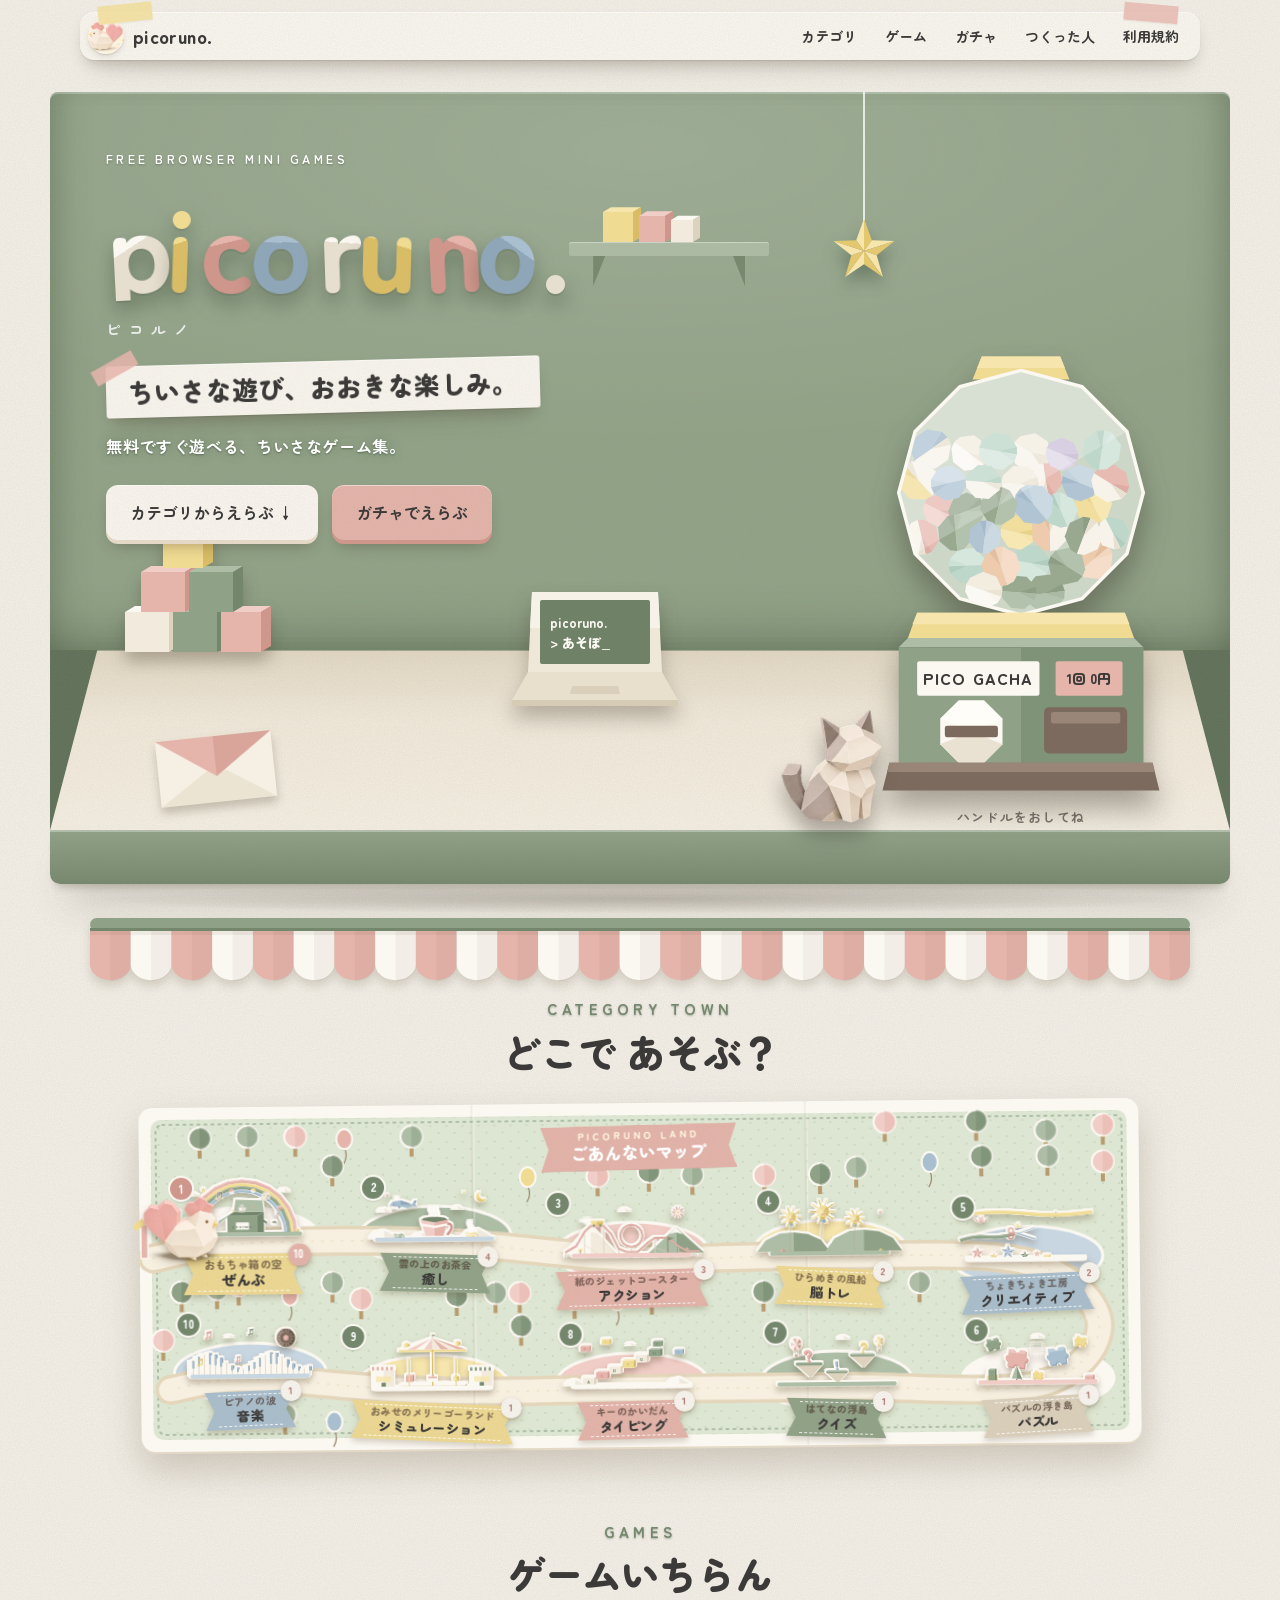
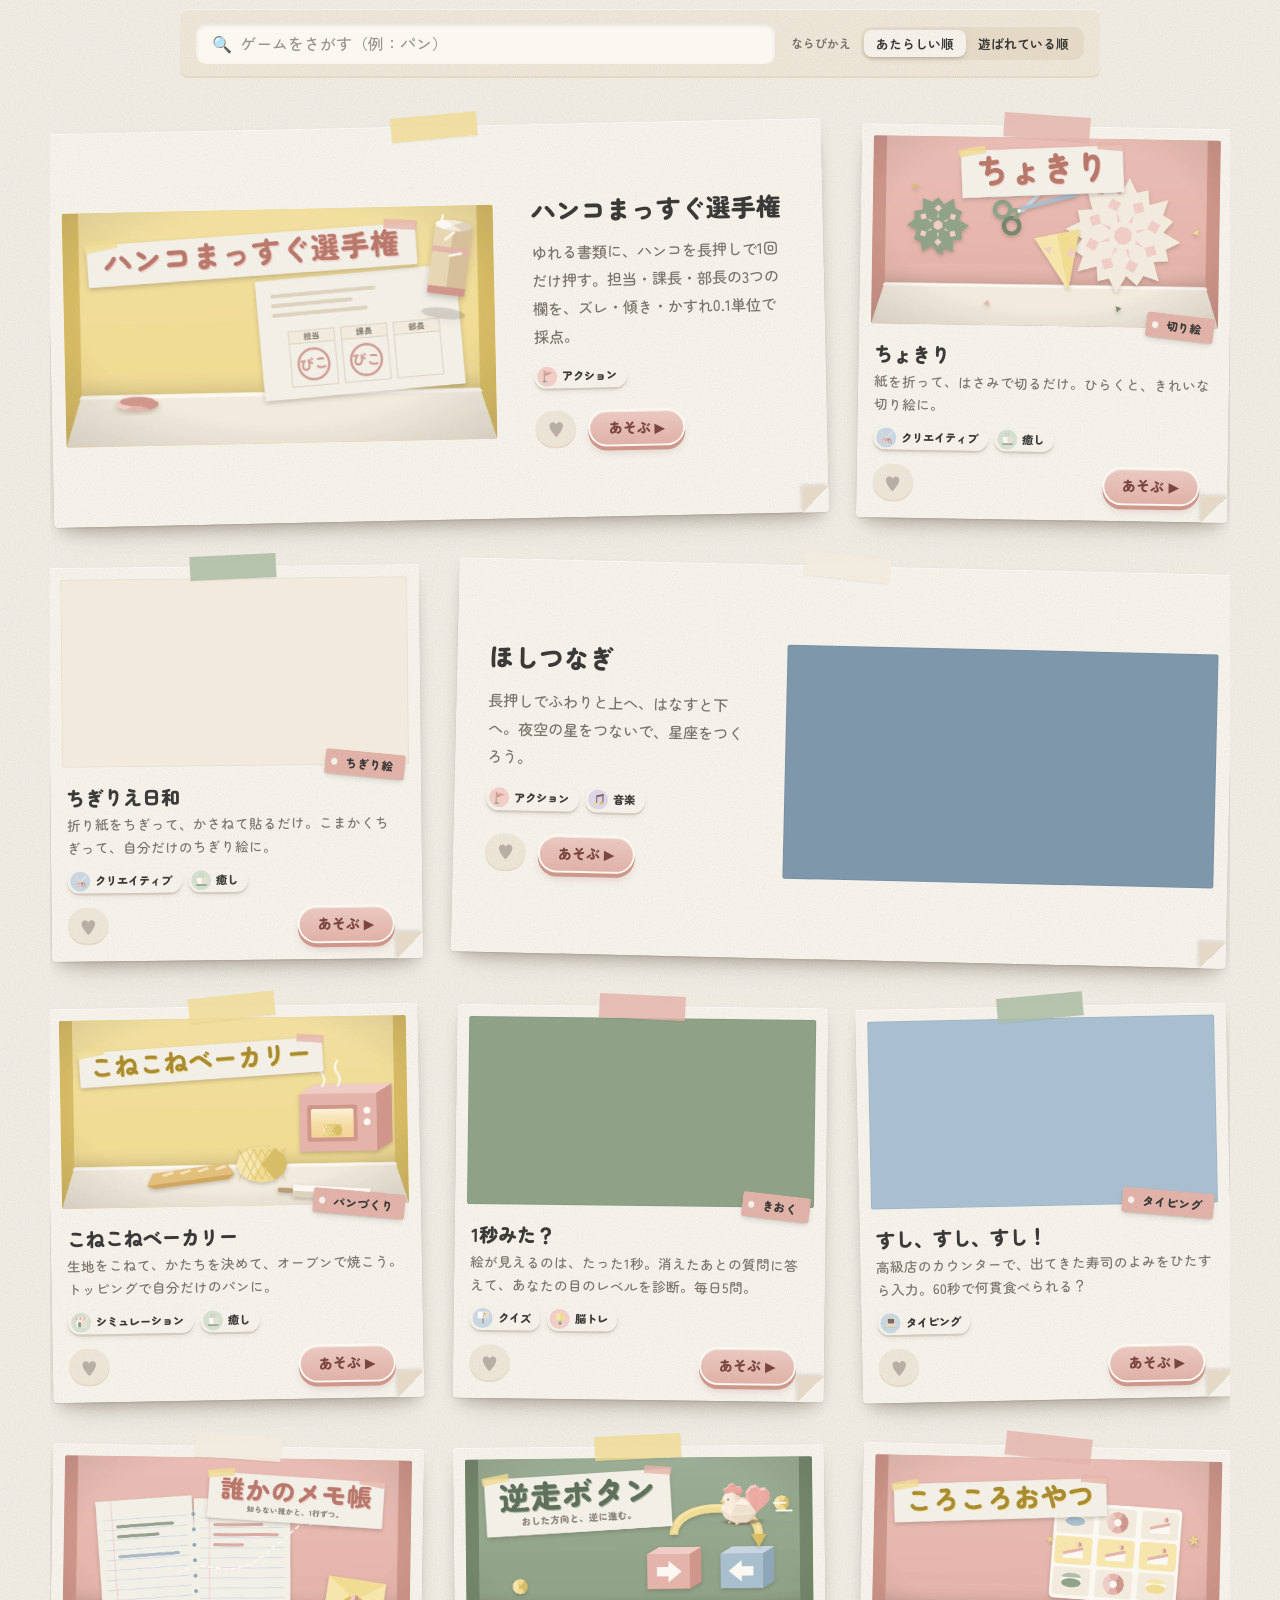
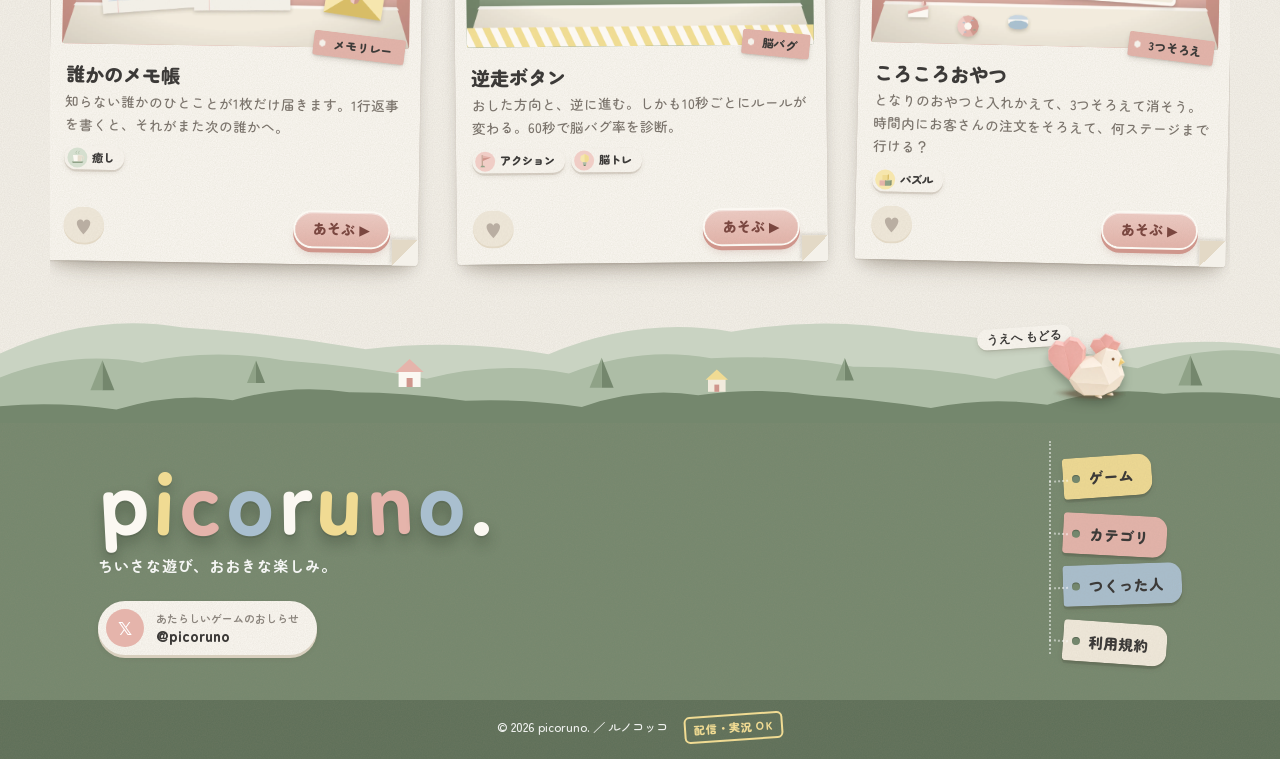
==== index.html @ f2fa4d22 "ネコのセリフを「にゃ」口調に、ふきだしのマステを削除 Co-Authored-By: Claude Opus 5.5 <noreply@anthropic.com> Claude-Session: h" ====
<!doctype html>
<html lang="ja">
<head>
<meta charset="utf-8">
<script src="count.js" defer></script>
<meta name="viewport" content="width=device-width, initial-scale=1">
<title>picoruno.（ピコルノ）｜無料で遊べるブラウザミニゲーム・スマホ対応</title>
<meta name="google-site-verification" content="NbRSBh7e5csV6g9wt_QVfGqCHmRAAPwd5OERCcOUiKg" />
<meta name="description" content="picoruno.（ピコルノ）は、個人ゲーム開発者ルノコッコが作ったブラウザゲームのサイトです。インストール不要で、スマホからもパソコンからもすぐに遊べます。">
<meta name="author" content="ルノコッコ">
<meta property="og:type" content="website">
<meta property="og:site_name" content="picoruno.">
<meta property="og:title" content="picoruno.（ピコルノ）｜無料で遊べるブラウザミニゲーム・スマホ対応">
<meta property="og:description" content="picoruno.（ピコルノ）は、個人ゲーム開発者ルノコッコが作ったブラウザゲームのサイトです。インストール不要で、スマホからもパソコンからもすぐに遊べます。">
<meta name="twitter:card" content="summary_large_image">
<meta property="og:image" content="https://picoruno.com/og-image.png">
<meta property="og:image:width" content="1200">
<meta property="og:image:height" content="630">
<meta name="twitter:image" content="https://picoruno.com/og-image.png">
<script type="application/ld+json">[{"@context": "https://schema.org", "@type": "WebSite", "name": "picoruno.", "alternateName": "ピコルノ", "description": "picoruno.（ピコルノ）は、個人ゲーム開発者ルノコッコが作ったブラウザゲームのサイトです。インストール不要で、スマホからもパソコンからもすぐに遊べます。", "inLanguage": "ja", "author": {"@type": "Person", "name": "ルノコッコ"}}, {"@context": "https://schema.org", "@type": "ItemList", "name": "picoruno.のゲーム一覧", "itemListElement": [{"@type": "ListItem", "position": 1, "item": {"@type": "VideoGame", "name": "ちょきり", "genre": "切り絵", "gamePlatform": "Web browser", "isAccessibleForFree": true, "author": {"@type": "Person", "name": "ルノコッコ"}}}, {"@type": "ListItem", "position": 2, "item": {"@type": "VideoGame", "name": "ちぎりえ日和", "genre": "ちぎり絵", "gamePlatform": "Web browser", "isAccessibleForFree": true, "author": {"@type": "Person", "name": "ルノコッコ"}}}, {"@type": "ListItem", "position": 3, "item": {"@type": "VideoGame", "name": "ほしつなぎ", "genre": "アクション", "gamePlatform": "Web browser", "isAccessibleForFree": true, "author": {"@type": "Person", "name": "ルノコッコ"}}}]}]</script>
<link rel="icon" type="image/png" sizes="48x48" href="icons/favicon-48.png">
<link rel="apple-touch-icon" href="icons/apple-touch-icon.png">
<link rel="manifest" href="manifest.webmanifest">
<meta name="apple-mobile-web-app-title" content="picoruno.">
<meta name="theme-color" content="#8fa287">
<link rel="preconnect" href="https://fonts.googleapis.com">
<link rel="preconnect" href="https://fonts.gstatic.com" crossorigin>
<link href="https://fonts.googleapis.com/css2?family=Zen+Maru+Gothic:wght@500;700;900&display=swap" rel="stylesheet">
<link rel="stylesheet" href="site.css">
<style>
/* =========================================================
   トップページ：ペーパークラフトの箱庭
   ========================================================= */
svg{display:block;overflow:visible}

/* ---------- ヒーロー：ふたを開けた緑の箱 ---------- */
.hero{position:relative;padding:92px 0 0;--px:0;--py:0}
.box{position:relative;width:min(1180px,calc(100% - 32px));margin:0 auto;animation:boxIn .9s var(--ease-out) both}
@keyframes boxIn{from{opacity:0;transform:translateY(30px)}}
.wall{
  position:relative;min-height:480px;padding:56px 56px 110px;border-radius:8px 8px 0 0;overflow:hidden;
  background:var(--grain),var(--fiber),radial-gradient(120% 90% at 50% 10%,rgba(255,255,255,.12),transparent 60%),var(--sage);
  box-shadow:inset 0 2px 0 rgba(255,255,255,.25),inset 0 -40px 50px -30px rgba(40,55,35,.35),inset 30px 0 40px -30px rgba(40,55,35,.3),inset -30px 0 40px -30px rgba(40,55,35,.3);
}
.floor{position:relative;height:180px;background:var(--grain),var(--sage-dd)}
.floor::before{content:"";position:absolute;inset:0;clip-path:polygon(4% 0,96% 0,100% 100%,0 100%);
  background:var(--grain),var(--fiber),linear-gradient(180deg,#e2d8c4,var(--cream) 40%,#f6f0e4)}
.lip{position:relative;height:54px;border-radius:0 0 10px 10px;background:var(--grain),var(--fiber),linear-gradient(180deg,var(--sage) ,var(--sage-d));
  box-shadow:inset 0 2px 0 rgba(255,255,255,.3),0 30px 40px -20px rgba(60,50,35,.45),0 8px 10px -6px rgba(60,50,35,.3)}
.lip::after{content:"";position:absolute;left:3%;right:3%;bottom:-30px;height:30px;border-radius:50%;background:radial-gradient(closest-side,rgba(60,50,35,.22),transparent);z-index:-1}

.hero-copy{position:relative;z-index:3;max-width:600px;color:#fff;transform:translate(calc(var(--px)*-6px),calc(var(--py)*-4px));transition:transform .5s var(--ease-out)}
.eyebrow{font-weight:700;letter-spacing:.28em;font-size:.78rem;opacity:1;text-shadow:0 1px 2px rgba(40,55,35,.35)}
.hero h1{font-weight:900;font-size:clamp(3rem,9vw,7.4rem);line-height:1;letter-spacing:-.01em;white-space:nowrap;margin:.12em 0 .14em -.03em;perspective:600px}
.hero h1 .ch{
  display:inline-block;color:transparent;-webkit-background-clip:text;background-clip:text;
  background-image:linear-gradient(var(--a,160deg),var(--c) 0 50%,var(--d) 50% 100%);
  filter:drop-shadow(0 2px 0 rgba(0,0,0,.08)) drop-shadow(0 10px 10px rgba(35,50,30,.35));
  transform:rotate(var(--r));transform-origin:50% 0;
  animation:unfold .9s var(--ease-pop) both;animation-delay:calc(var(--i)*70ms + .3s);
  transition:transform .35s var(--ease-pop);cursor:default;
}
.hero h1 .ch:hover,.hero h1 .ch.boing{transform:translateY(-.1em) rotate(calc(var(--r) * -2)) scale(1.06)}
@keyframes unfold{from{opacity:0;transform:rotateX(-95deg)}60%{opacity:1}to{opacity:1;transform:rotate(var(--r))}}
.kana{font-weight:700;letter-spacing:.6em;font-size:.9rem;opacity:.8}
.catch{display:inline-block;position:relative;margin-top:18px;font-weight:900;font-size:clamp(1.15rem,2.3vw,1.6rem);line-height:1.4;color:var(--ink);
  padding:8px 22px;border-radius:3px;background:var(--grain),var(--fiber),var(--white);box-shadow:var(--edge),var(--shadow-m);transform:rotate(-1.5deg);
  animation:place .7s 1s var(--ease-pop) both}
.catch::before{content:"";position:absolute;left:-14px;top:-6px;width:46px;height:16px;background:rgba(229,180,171,.85);transform:rotate(-28deg)}
@keyframes place{from{opacity:0;transform:translateY(-20px) rotate(-8deg) scale(1.08)}to{opacity:1;transform:rotate(-1.5deg)}}
.lead{margin-top:18px;max-width:32em;font-size:1.02rem;font-weight:700;letter-spacing:.04em;color:#fff;text-shadow:0 1px 2px rgba(40,55,35,.45),0 0 12px rgba(60,80,55,.35);animation:fade .8s 1.15s both}
.cta{display:flex;flex-wrap:wrap;gap:14px;margin-top:24px;animation:fade .8s 1.25s both}
@keyframes fade{from{opacity:0;transform:translateY(14px)}}

/* 箱の中のもの */
.prop{position:absolute;z-index:2}
.shelf{left:44%;top:150px;width:200px;height:14px;z-index:1;border-radius:2px;background:var(--grain),var(--sage-l);box-shadow:inset 0 1px 0 rgba(255,255,255,.35),0 14px 12px -8px rgba(35,50,30,.5)}
.shelf::before,.shelf::after{content:"";position:absolute;top:14px;width:12px;height:30px;background:var(--grain),var(--sage-d);clip-path:polygon(0 0,100% 0,0 100%)}
.shelf::before{left:24px}.shelf::after{right:24px;transform:scaleX(-1)}
.shelf svg{position:absolute;left:30px;bottom:12px;width:120px}
.star{left:66%;top:0;width:70px;padding:0;border:0;background:none;font:inherit;transform-origin:50% 0;animation:swing 4.5s ease-in-out infinite;cursor:pointer;z-index:4}
.star .string{width:1.5px;height:130px;margin:0 auto;background:rgba(255,255,255,.75)}
.star svg{width:70px;margin-top:-6px;filter:drop-shadow(0 10px 8px rgba(35,50,30,.35));transition:transform .8s var(--ease-pop)}
.star.twirl svg{transform:rotateY(360deg) scale(1.15)}
@keyframes swing{50%{transform:rotate(-6deg)}0%,100%{transform:rotate(5deg)}}
.blocks{left:6%;bottom:222px;width:150px;filter:drop-shadow(0 10px 8px rgba(60,50,35,.3))}
.laptop{left:39%;bottom:176px;width:170px;filter:drop-shadow(0 12px 10px rgba(60,50,35,.3));transform:translate(calc(var(--px)*4px),0)}
.laptop .scr{font-weight:900;font-size:13px;fill:var(--white)}
.laptop .cursor{animation:blink 1s steps(2) infinite}
@keyframes blink{50%{opacity:0}}
.envelope{left:9%;bottom:80px;width:120px;filter:drop-shadow(0 6px 5px rgba(60,50,35,.25));transform:rotate(-6deg)}
.cat{left:auto;right:calc(5% + 288px);bottom:60px;width:112px;z-index:4;cursor:pointer;filter:drop-shadow(0 14px 10px rgba(40,35,30,.35));transform:translate(calc(var(--px)*10px),0);transition:transform .5s var(--ease-out)}
.cat img{display:block;width:100%;height:auto}
@keyframes catBreath{50%{transform:scale(1.015,.985)}}
@keyframes tail{50%{transform:rotate(-14deg)}}
.cat.hop img{animation:hop .5s var(--ease-out)}
@keyframes hop{40%{transform:translateY(-26px) rotate(-4deg)}}
.cat .say,.gacha .say{position:absolute;left:62%;top:-18px;white-space:nowrap;font-weight:700;font-size:.85rem;padding:2px 12px;border-radius:12px;color:var(--ink);
  background:var(--grain),var(--white);box-shadow:var(--shadow-s);opacity:0;transform:scale(.4);transform-origin:0 100%;transition:opacity .2s,transform .3s var(--ease-pop);pointer-events:none}
.cat .say.on,.gacha .say.on{opacity:1;transform:none}

/* ガチャ（紙でできたマシン） */
.gacha{right:5%;bottom:56px;width:300px;z-index:3;transform:translate(calc(var(--px)*12px),calc(var(--py)*4px));transition:transform .5s var(--ease-out)}
.gacha .say{left:auto;right:58%;top:6px;transform-origin:100% 100%}
.cat .say{left:50%;right:auto;top:auto;bottom:calc(100% + 10px);width:max-content;white-space:nowrap;text-align:center;line-height:1.5;padding:8px 15px 9px;
  font-weight:900;font-size:.84rem;letter-spacing:.04em;color:#6b4d44;border-radius:16px 16px 16px 16px;
  background:var(--grain),radial-gradient(circle at 100% 0,#f6e6ad 0 7px,transparent 7.5px),var(--white);
  outline:1.5px dashed #e5b4ab;outline-offset:-5px;
  box-shadow:0 2px 0 #e6dccb,0 8px 14px -6px rgba(70,55,40,.35);
  translate:calc(-50% + var(--sx,0px)) 0;transform:scale(.3) rotate(8deg);transform-origin:calc(50% - var(--sx,0px)) 120%;z-index:5}
.cat .say.on{transform:rotate(-2deg)}
.cat .say::after{content:"";position:absolute;left:calc(50% - var(--sx,0px));bottom:-7px;width:14px;height:14px;margin-left:-7px;border-radius:0 0 4px 0;background:var(--grain),var(--white);transform:rotate(45deg);box-shadow:2px 2px 0 #e6dccb;z-index:-1}
.machine{display:block;width:100%;padding:0;border:0;background:none;cursor:pointer;color:inherit;border-radius:24px;
  filter:drop-shadow(0 18px 14px rgba(50,45,35,.38));transition:transform .35s var(--ease-pop);animation:machineIn 1s .5s var(--ease-pop) both}
.machine:hover{transform:translateY(-5px) rotate(-1deg)}
.machine:active{transform:scale(.97)}
@keyframes machineIn{from{opacity:0;transform:translateY(60px) scale(.9)}}
.knob{transform-box:fill-box;transform-origin:50% 50%;transition:transform .9s cubic-bezier(.55,0,.25,1.2)}
.dome-caps{transform-box:view-box}
.machine.spinning .dome-caps{animation:shake .11s linear 8}
@keyframes shake{25%{transform:translate(3px,-4px) rotate(1.5deg)}75%{transform:translate(-3px,3px) rotate(-1.5deg)}}
.gacha-hint{margin-top:10px;text-align:center;font-weight:700;font-size:.8rem;color:var(--sub);letter-spacing:.1em}
.drop{position:absolute;left:60%;top:73%;width:17%;aspect-ratio:1;pointer-events:none;opacity:0}
.drop.go{animation:dropOut 1s cubic-bezier(.3,.1,.3,1) forwards}
@keyframes dropOut{0%{opacity:1;transform:translate(0,-10%) scale(.6)}30%{transform:translate(10%,60%) scale(1) rotate(90deg)}52%{transform:translate(-20%,46%) rotate(40deg)}72%{transform:translate(-55%,64%) rotate(-30deg)}100%{opacity:1;transform:translate(-90%,62%) rotate(-90deg)}}
.cap svg{width:100%;height:100%}

/* ---------- ガーランド（紙の旗） ---------- */
.garland{position:relative;height:66px;margin:34px auto 0;width:min(1100px,calc(100% - 20px));pointer-events:none}
.garland svg{display:block;width:100%;height:66px;overflow:visible;filter:drop-shadow(0 6px 5px rgba(90,70,45,.18))}
.garland .flag{transform-box:fill-box;transform-origin:50% 0;animation:flutter 3s ease-in-out infinite}
@keyframes flutter{50%{transform:rotate(4deg)}}

/* ---------- カテゴリのまち（ニワトリが歩く） ---------- */
.town{width:min(1100px,calc(100% - 24px));margin:10px auto 0;scroll-margin-top:70px}
.sec-head{text-align:center;margin-bottom:10px}
.sec-head .eyebrow{color:var(--sage-d);opacity:1}
.sec-head h2{font-weight:900;font-size:clamp(1.6rem,4vw,2.4rem);line-height:1.3;margin-top:4px}
.sec-head p{color:var(--sub);font-size:.95rem}
.board-wrap{padding:16px 0 30px}
/* クラフト紙の地図（盤の形・道・飾りは JS で SVG に描く） */
.board{position:relative;width:min(1000px,100%);margin:0 auto;height:var(--h,460px);transform:rotate(-.6deg)}
/* パンフをひらくモーション（たたんだ紙のコピーを動かして、終わったら本物を見せる） */
.board.folding{perspective:1800px}
.board.folding > :not(.fold){visibility:hidden}
.fold{position:absolute;inset:0;z-index:6;pointer-events:none;transform-style:preserve-3d}
.fold .flap{position:absolute;inset:0;transform-style:preserve-3d;transition:transform .75s cubic-bezier(.45,0,.2,1)}
.fold .face{position:absolute;inset:0;-webkit-backface-visibility:hidden;backface-visibility:hidden}
.fold .back{position:absolute;top:0;border-radius:12px;-webkit-backface-visibility:hidden;backface-visibility:hidden;transform:rotateY(180deg);
  background:var(--grain),repeating-linear-gradient(45deg,#fbf8f2 0 14px,#f6efe2 14px 28px);box-shadow:inset 0 0 0 10px #fbf8f2,inset 0 0 0 12px #e3d9c6;
  display:flex;flex-direction:column;align-items:center;justify-content:center;gap:6px;text-align:center}
.fold .back img{width:min(46%,110px);height:auto;filter:drop-shadow(0 6px 5px rgba(80,60,30,.25))}
.fold .back b{font-weight:900;font-size:clamp(.8rem,2.2vw,1.1rem);color:#fff;padding:3px 16px;background:var(--grain),var(--pink);box-shadow:0 3px 0 var(--pink-d);transform:rotate(-2deg)}
.fold .back small{font-size:.6rem;letter-spacing:.3em;color:var(--sage-d);font-weight:900}
.board .map{position:absolute;inset:0;width:100%;height:100%;overflow:visible;filter:drop-shadow(0 2px 0 #e3d9c6) drop-shadow(0 16px 18px rgba(80,60,30,.22));pointer-events:none}
.board .ribbon{position:absolute;z-index:3;left:50%;top:22px;transform:translateX(-50%) rotate(-1deg);margin:0;padding:4px 30px 6px;text-align:center;white-space:nowrap;
  font-weight:900;font-size:1.05rem;line-height:1.3;color:#fff;background:var(--grain),var(--pink);box-shadow:0 3px 0 var(--pink-d),0 8px 12px -4px rgba(120,70,60,.35);
  clip-path:polygon(0 0,100% 0,96% 50%,100% 100%,0 100%,4% 50%)}
.board .ribbon small{display:block;font-size:.62rem;letter-spacing:.3em;color:#fff7e0}
.spot .no{position:absolute;z-index:2;left:-8px;top:-10px;display:grid;place-items:center;width:22px;height:22px;border-radius:50%;font-style:normal;font-weight:900;font-size:.72rem;line-height:1;color:#fff;
  background:var(--sage-d);box-shadow:0 0 0 2px #fbf8f2,0 2px 3px rgba(60,50,35,.3)}
.spot[aria-pressed="true"] .no{background:var(--pink-d)}
@media (max-width:639px){.board .ribbon{font-size:.9rem;padding:3px 24px 5px}.spot .no{width:19px;height:19px;font-size:.64rem;left:-6px;top:-8px}}
.board .tape{position:absolute;z-index:3;width:84px;height:24px;background:rgba(240,219,147,.78);box-shadow:0 1px 2px rgba(60,50,35,.15);pointer-events:none}
.board .tape.a{left:-14px;top:8px;transform:rotate(-32deg)}
.board .tape.b{right:-14px;top:8px;transform:rotate(30deg);background:rgba(229,180,171,.78)}
.board .tape.c{right:-10px;bottom:6px;transform:rotate(-28deg);background:rgba(169,191,207,.78)}
.spot{--ic:52px;position:absolute;z-index:2;left:0;top:0;display:flex;flex-direction:column;align-items:center;transform:translate(-50%,calc(var(--ic) * -1));
  border:0;padding:0;background:none;font:inherit;color:var(--ink);cursor:pointer;-webkit-tap-highlight-color:transparent}
.spot .ic{position:relative;width:var(--ic);height:var(--ic);transition:transform .35s var(--ease-pop)}
.spot .ic::before{content:"";position:absolute;left:50%;bottom:-7px;width:calc(var(--ic) * 1.35);height:calc(var(--ic) * .38);transform:translateX(-50%);border-radius:50%;
  background:var(--grain),var(--c);box-shadow:0 2px 0 var(--d),0 0 0 2.5px #fbf8f2}
.spot .ic svg{position:relative;width:100%;height:100%;filter:drop-shadow(0 0 0 #fbf8f2) drop-shadow(1.5px 0 0 #fbf8f2) drop-shadow(-1.5px 0 0 #fbf8f2) drop-shadow(0 -1.5px 0 #fbf8f2) drop-shadow(0 4px 3px rgba(80,60,30,.3))}
.spot .sign{position:relative;display:block;margin-top:10px;white-space:nowrap;filter:drop-shadow(0 3px 3px rgba(80,60,30,.24));transform:rotate(var(--r,0deg));transition:transform .3s var(--ease-pop)}
.spot .rib{display:block;position:relative;padding:4px 19px 5px;text-align:center;line-height:1.25;background:var(--grain),var(--d);clip-path:polygon(0 0,100% 0,calc(100% - 9px) 50%,100% 100%,0 100%,9px 50%);transition:background .2s}
.spot .rib::before{content:"";position:absolute;inset:3px 13px;border-top:1.5px dashed rgba(255,255,255,.8);border-bottom:1.5px dashed rgba(255,255,255,.8);pointer-events:none}
.spot .rib small{display:block;font-size:.62rem;font-weight:800;color:rgba(70,50,40,.62);letter-spacing:.04em}
.spot .rib em{display:block;font-style:normal;font-weight:900;font-size:.84rem;color:var(--ink);letter-spacing:.04em}
.spot .sign b{position:absolute;right:-7px;top:-9px;display:grid;place-items:center;min-width:21px;height:21px;padding:0 5px;border-radius:11px;background:var(--grain),var(--white);font-size:.66rem;font-weight:900;line-height:1;color:#b07f77;box-shadow:0 1px 2px rgba(80,60,30,.25)}

.spot:hover .ic,.spot:focus-visible .ic{transform:translateY(-5px) rotate(-5deg)}
.spot[aria-pressed="true"] .ic{transform:translateY(-6px)}
.spot[aria-pressed="true"] .sign{transform:rotate(0) scale(1.08)}
.spot[aria-pressed="true"] .rib{background:var(--grain),var(--butter)}
.spot[aria-pressed="true"] .sign b{background:var(--grain),#e5b4ab;color:#fff}
.spot:focus-visible{outline:none}
.spot:focus-visible .sign{filter:drop-shadow(0 0 1.5px #fff) drop-shadow(0 0 2px var(--sage-d)) drop-shadow(0 3px 3px rgba(80,60,30,.24))}
/* 地図の上の、ちいさな飛び出す世界（タップすると大きく立ち上がる） */
.spot.has-mini{--ic:56px}
.spot .ic.mini{width:128px;height:56px}
.spot .ic.mini::before{display:none}
.spot .ic.mini svg{display:block;width:100%;height:100%;overflow:visible;filter:drop-shadow(1.5px 0 0 #fbf8f2) drop-shadow(-1.5px 0 0 #fbf8f2) drop-shadow(0 -1.5px 0 #fbf8f2) drop-shadow(0 4px 3px rgba(80,60,30,.32))}
.spot.has-mini .sign{margin-top:12px}
.spot.has-mini:hover .ic,.spot.has-mini:focus-visible .ic{transform:translateY(-5px) rotate(-2deg)}
@media (max-width:639px){.spot.has-mini{--ic:40px}.spot .ic.mini{width:92px;height:40px}}
@media (max-width:639px){.spot{--ic:42px}.spot .rib{padding:3px 12px 4px;clip-path:polygon(0 0,100% 0,calc(100% - 7px) 50%,100% 100%,0 100%,7px 50%)}.spot .rib::before{inset:2px 10px}.spot .rib em{font-size:.76rem;letter-spacing:0}.spot .rib small{font-size:.55rem;letter-spacing:-.02em}.spot .sign{margin-top:9px}.spot .sign b{min-width:18px;height:18px;font-size:.6rem;top:-8px;right:-6px}.board .tape{width:64px;height:20px}}

.walker{position:absolute;left:0;top:0;width:0;height:0;z-index:4;pointer-events:none}
.walker .chick{position:absolute;left:-38px;bottom:-6px;width:76px;transform-origin:50% 100%;transform:scaleX(var(--dir,1))}
.walker .chick svg{display:block;width:76px;height:76px;filter:drop-shadow(0 4px 3px rgba(80,60,30,.3))}
.walker.walking .chick svg{animation:waddle .32s ease-in-out infinite}
@keyframes waddle{0%,100%{transform:translateY(0) rotate(-3deg)}50%{transform:translateY(-6px) rotate(3deg)}}
.walker .bubble{position:absolute;left:0;bottom:70px;transform:translateX(var(--bx,-50%));
  white-space:nowrap;font-weight:900;font-size:.9rem;padding:3px 14px;border-radius:12px;background:var(--grain),var(--white);box-shadow:var(--shadow-m);opacity:0;transition:opacity .25s}
.walker .bubble.on{opacity:1}
@media (max-width:639px){.walker .chick{left:-27px;width:54px}.walker .chick svg{width:54px;height:54px}.walker .bubble{bottom:50px;font-size:.8rem}}

/* ---------- 飛び出す街（カテゴリをえらぶと、絵本みたいに立ち上がる） ---------- */
.popup{position:fixed;inset:0;z-index:60;display:grid;place-items:center;padding:24px 14px;overflow-y:auto;visibility:hidden;pointer-events:none;
  background:rgba(244,241,234,0);transition:background .25s,visibility 0s .25s;overscroll-behavior:contain}
.popup.open{visibility:visible;pointer-events:auto;background:rgba(244,241,234,.82);transition:background .25s}
.popup{grid-template-columns:minmax(0,680px);justify-content:center}
.popup .pop-in{width:100%;min-width:0}
.pop-card{position:relative;padding:14px 16px 18px;border-radius:8px;background:var(--grain),var(--cream);box-shadow:var(--edge),var(--shadow-l);
  transform-origin:50% 50%;transform:translate(var(--fx,0px),var(--fy,28px)) scale(.16);opacity:0;transition:transform .45s var(--ease-pop),opacity .2s}
.popup.open .pop-card{transform:none;opacity:1}
.pop-card::before{content:"";position:absolute;left:50%;top:0;bottom:0;width:1px;background:linear-gradient(transparent,rgba(60,50,35,.12) 20%,rgba(60,50,35,.12) 80%,transparent)}
.pop-title{position:relative;z-index:5;display:table;margin:-30px auto 6px;font-weight:900;font-size:clamp(1.05rem,2.6vw,1.35rem);padding:5px 20px;border-radius:4px;
  background:var(--grain),var(--white);box-shadow:var(--shadow-m);transform:rotate(-2deg)}
.pop-title small{display:block;font-size:.66rem;letter-spacing:.25em;color:var(--sage-d);text-align:center;line-height:1.3}
.pop-stage{position:relative;aspect-ratio:600/262;max-height:270px;margin-inline:auto;margin-top:4px;transform-style:preserve-3d;perspective:800px;perspective-origin:50% 0;overflow:visible}
.pop-stage .sky{position:absolute;inset:0 0 18px;border-radius:6px 6px 0 0;background:var(--grain),linear-gradient(180deg,var(--sky1,#e7efe3),var(--sky2,#f4f1ea))}
.pop-stage .ly{position:absolute;left:0;right:0;bottom:var(--b,0);height:calc(100% - var(--b,0px));transform-origin:50% 100%;filter:drop-shadow(0 6px 5px rgba(60,50,35,.22))}
.pop-stage .ly svg{width:100%;height:100%}
.popup.open .ly{animation:popUp .75s var(--ease-pop) both;animation-delay:var(--d,0s)}
@keyframes popUp{0%{transform:scaleY(0)}100%{transform:none}}
.pop-stage .ground{position:absolute;left:-6px;right:-6px;bottom:-4px;height:26px;border-radius:3px;background:var(--grain),var(--g1,var(--sage-l));box-shadow:inset 0 2px 0 rgba(255,255,255,.3),0 4px 6px rgba(60,50,35,.2)}
 .pop-stage .bob{transform-box:fill-box;transform-origin:50% 100%;animation:sway 3.2s ease-in-out infinite}
@keyframes sway{50%{transform:rotate(3deg)}}
 .pop-stage .float{animation:floaty 5s ease-in-out infinite}
@keyframes floaty{50%{transform:translateX(14px)}}
 .pop-stage .hover{animation:hov 4s ease-in-out infinite}
@keyframes hov{50%{transform:translateY(-8px)}}
 .pop-stage .spin, .pop-stage .twinkle{transform-box:fill-box;transform-origin:center}
 .pop-stage .spin{animation:spin 12s linear infinite}
@keyframes spin{to{transform:rotate(360deg)}}
 .pop-stage .twinkle{animation:twk 2.4s ease-in-out infinite}
@keyframes twk{50%{transform:scale(.78) rotate(14deg)}}
 .pop-stage .tick{animation:spin 6s steps(12) infinite}
 .pop-stage .sand{animation:sand .6s linear infinite}
@keyframes sand{to{stroke-dashoffset:-7}}
 .pop-stage .steam{animation:steam 2.4s ease-in-out infinite}
@keyframes steam{0%{opacity:0;transform:translateY(8px)}40%{opacity:.9}100%{opacity:0;transform:translateY(-14px)}}
 .pop-stage .press{animation:press 1.4s ease-in-out infinite}
@keyframes press{0%,60%,100%{transform:none}72%{transform:translateY(12px)}}
 .pop-stage .jump{animation:jump 1.4s ease-in-out infinite}
@keyframes jump{0%,100%{transform:translateY(-26px)}72%{transform:translateY(10px)}84%{transform:translateY(-6px)}}
 .pop-stage .rattle{animation:rattle .5s ease-in-out infinite}
@keyframes rattle{50%{transform:translateY(-2px)}}
 .pop-stage .whoosh{animation:whoosh 1s ease-in-out infinite}
@keyframes whoosh{0%{opacity:0;transform:translateX(16px)}50%{opacity:1}100%{opacity:0;transform:translateX(-12px)}}
 .pop-stage .key{animation:key 2.6s ease-in-out infinite}
@keyframes key{50%{transform:translateY(6px)}}
 .pop-stage .drift{animation:drift 4s ease-in-out infinite}
@keyframes drift{50%{transform:translate(10px,-10px) rotate(6deg)}}
 .pop-stage .glide{animation:glide 6s ease-in-out infinite}
@keyframes glide{50%{transform:translate(24px,-8px)}}
 .pop-stage .snip{animation:snip 1.2s ease-in-out infinite}
@keyframes snip{50%{transform:rotate(-6deg)}}
.pop-stage text{font-family:var(--font)}
.pop-games{display:flex;gap:12px;margin:14px -16px 0;padding:6px 16px 12px;overflow-x:auto;scroll-snap-type:x mandatory;-webkit-overflow-scrolling:touch;scrollbar-width:thin}
.pop-games.few{justify-content:safe center}
.pop-games{scroll-padding-inline:16px}
.pg{flex:0 0 156px;scroll-snap-align:start;display:flex;flex-direction:column;gap:6px;padding:7px 7px 9px;border-radius:6px;text-decoration:none;color:var(--ink);
  background:var(--grain),var(--white);box-shadow:var(--edge),var(--shadow-s);transition:transform .25s var(--ease-pop)}
.popup.open .pg{animation:pgIn .45s var(--ease-pop) both;animation-delay:calc(.35s + var(--i) * .06s)}
@keyframes pgIn{from{opacity:0;transform:translateY(14px)}}
.pg:hover{transform:translateY(-4px) rotate(-1deg)}
.pg-art{display:block;aspect-ratio:900/487;border-radius:3px;overflow:hidden}
.pg-art img{display:block;width:100%;height:100%;object-fit:cover}
.pg b{font-size:.8rem;line-height:1.35;font-weight:900;overflow:hidden;text-overflow:ellipsis;white-space:nowrap}
.pg-play{align-self:flex-end;font-size:.68rem;font-weight:900;color:#7a4740;padding:3px 10px;border-radius:999px;background:var(--grain),linear-gradient(180deg,#f0cdc6,#e5b4ab);box-shadow:0 2px 0 #cf968c}
@media (max-width:639px){.pg{flex-basis:128px}.pop-games{margin-inline:-10px;padding-inline:10px}.pop-stage{max-height:190px}}
.pop-foot{display:flex;flex-wrap:wrap;align-items:center;justify-content:center;gap:10px 14px;margin-top:6px}
.pop-foot p{flex-basis:100%;text-align:center;font-size:.88rem;color:var(--sub)}
.pop-close{position:absolute;right:-10px;top:-12px;z-index:6;width:40px;height:40px;border-radius:50%;border:0;background:var(--grain),var(--white);color:var(--ink);font:inherit;font-size:1.1rem;font-weight:900;cursor:pointer;box-shadow:var(--shadow-m)}
@media (max-width:640px){.pop-foot .btn{padding:11px 16px;font-size:.88rem}.pop-card{padding:12px 10px 16px}}
@media (prefers-reduced-motion:reduce){.pop-card,.popup{transition:none}}
/* ---------- ゲームいちらん ---------- */
.games{width:min(1180px,calc(100% - 32px));margin:40px auto 0;scroll-margin-top:76px}
.finder{display:flex;flex-wrap:wrap;align-items:center;gap:10px 16px;max-width:920px;margin:0 auto 38px;padding:14px 16px;border-radius:8px;
  background:var(--grain),var(--fiber),var(--cream);box-shadow:inset 0 1px 0 rgba(255,255,255,.5),inset 0 -2px 0 var(--cream-d)}
.search{flex:1 1 280px;display:flex;align-items:center;gap:8px;padding:6px 8px 6px 16px;border-radius:10px;background:var(--white);box-shadow:inset 0 2px 4px rgba(60,50,35,.12);transition:box-shadow .2s}
.search:focus-within{box-shadow:inset 0 2px 4px rgba(60,50,35,.12),0 0 0 3px var(--butter)}
.search input{flex:1;min-width:0;border:0;background:none;font:inherit;font-size:16px;font-weight:700;color:var(--ink);outline:none}
.search input::placeholder{color:var(--sub);opacity:.75;font-weight:500}
.search input::-webkit-search-cancel-button{display:none}
.search .clear{flex:none;width:30px;height:30px;border-radius:50%;border:0;background:var(--cream);color:var(--ink);font:inherit;font-weight:900;line-height:1;cursor:pointer}
.sortrow{display:flex;align-items:center;gap:10px}
.catlabel{font-size:.74rem;font-weight:700;color:var(--sub)}
.sorts{display:inline-flex;padding:3px;border-radius:10px;background:var(--cream-d)}
.sort{font:inherit;font-size:.8rem;font-weight:700;color:var(--ink);background:none;border:0;border-radius:8px;padding:4px 12px;line-height:1.5;cursor:pointer;white-space:nowrap;transition:background .2s,box-shadow .2s}
.sort[aria-pressed="true"]{background:var(--grain),var(--white);box-shadow:var(--shadow-s)}
.found{flex-basis:100%;font-size:.86rem;font-weight:700;color:var(--sage-dd)}
.found:empty{display:none}
.found button{margin-left:10px;font:inherit;font-weight:700;color:var(--ink);background:none;border:0;text-decoration:underline;text-decoration-color:var(--pink);text-underline-offset:3px;cursor:pointer}

.town,.games{overflow-x:clip}
.grid{display:grid;grid-template-columns:repeat(auto-fill,minmax(300px,1fr));gap:46px 34px;padding-top:10px}
/* 最後の段が1枚だけ余らないよう、何枚かを横長（2マス）にする。JS の balanceGrid が付ける */
.card.wide{grid-column:span 2;display:grid;grid-template-columns:minmax(0,1.55fr) minmax(0,1fr);grid-template-rows:repeat(4,auto);column-gap:34px;align-content:center;padding:14px 18px 14px 14px}
.card.wide .art{grid-row:1 / -1;align-self:center}
.card.wide .chip{display:none}
.card.wide h3,.card.wide p,.card.wide .genres,.card.wide .foot{grid-column:2;margin-right:10px}
.card.wide h3{font-size:1.55rem;margin-top:0}
.card.wide p{font-size:.95rem;line-height:1.85;margin-top:8px}
.card.wide .genres{margin-top:14px}
.card.wide .foot{margin-top:22px;padding-top:0;justify-content:flex-start;gap:14px}
.card.wide.flip{grid-template-columns:minmax(0,1fr) minmax(0,1.55fr);padding:14px 14px 14px 18px}
.card.wide.flip .art{grid-column:2}
.card.wide.flip h3,.card.wide.flip p,.card.wide.flip .genres,.card.wide.flip .foot{grid-column:1;margin-left:14px;margin-right:0}
.card{
  --r:0deg;--tape:rgba(240,219,147,.82);
  position:relative;display:flex;flex-direction:column;padding:12px 12px 16px;border-radius:4px;
  background:var(--grain),var(--fiber),var(--white);box-shadow:var(--edge),var(--shadow-m);
  transform:rotate(var(--r));transition:transform .45s var(--ease-pop),box-shadow .35s;
}
.card::before{content:"";position:absolute;z-index:2;top:-11px;left:50%;width:86px;height:24px;transform:translateX(-50%) rotate(var(--tr,-4deg));background:var(--tape);box-shadow:0 1px 2px rgba(0,0,0,.06);pointer-events:none}
.card::after{content:"";position:absolute;right:0;bottom:0;width:26px;height:26px;border-radius:0 0 4px 0;pointer-events:none;
  background:linear-gradient(315deg,var(--bg) 0 50%,var(--cream-d) 50% 100%);box-shadow:-2px -2px 3px rgba(60,50,35,.12)}
.card:hover{transform:translateY(-8px) rotate(calc(var(--r) * -.5));box-shadow:var(--edge),var(--shadow-l)}
.card.pre{opacity:0;transform:translateY(40px) rotate(calc(var(--r) + 4deg))}
.card.in{animation:placeCard .8s var(--ease-pop) backwards;animation-delay:var(--delay,0s)}
@keyframes placeCard{from{opacity:0;transform:translateY(-30px) rotate(calc(var(--r) - 6deg)) scale(1.04)}}
.card[hidden]{display:none}
.chip{position:relative;z-index:3;align-self:flex-end;margin:-13px 4px -9px 0;font-size:.72rem;font-weight:900;padding:2px 12px 2px 20px;border-radius:3px;
  background:radial-gradient(circle at 9px 50%,var(--bg) 3px,transparent 3.5px),var(--grain),var(--pink);box-shadow:var(--shadow-s);transform:rotate(6deg)}
.art{position:relative;aspect-ratio:900/487;border-radius:2px;background:var(--bg,#eee);overflow:hidden;box-shadow:inset 0 0 0 1px rgba(0,0,0,.05)}
.art img{display:block;width:100%;height:100%;object-fit:cover}
.card h3{font-weight:900;font-size:1.2rem;line-height:1.4;margin:14px 4px 2px}
.card p{font-size:.85rem;line-height:1.7;color:var(--sub);margin:0 4px}
.cardlink{color:inherit;text-decoration:none}
.cardlink::after{content:"";position:absolute;inset:0;z-index:1;border-radius:inherit}
.cardlink:focus-visible{outline:none}
.card:has(.cardlink:focus-visible){outline:3px solid var(--butter-d);outline-offset:5px}
.genres{position:relative;display:flex;flex-wrap:wrap;gap:6px;list-style:none;margin:10px 4px 0;padding:0}
.genre{display:inline-flex;align-items:center;gap:5px;padding:2px 10px 2px 3px;border-radius:12px;background:var(--grain),#fbf8f2;font-size:.7rem;font-weight:800;line-height:1.6;white-space:nowrap;color:var(--ink);box-shadow:0 2px 0 rgba(90,70,45,.12),0 3px 6px -2px rgba(90,70,45,.2)}
.genre i{display:grid;place-items:center;width:20px;height:20px;flex:none;border-radius:50%;background:var(--g)}
.genre i svg{display:block;width:13px;height:13px;overflow:visible}
.card .foot{display:flex;align-items:center;justify-content:space-between;gap:8px;margin:auto 18px 0 4px;padding-top:14px}
.stats{position:relative;z-index:2;display:flex;align-items:center;gap:8px;font-size:.8rem;font-weight:700}
.stat{display:inline-flex;align-items:center;gap:4px;padding:3px 11px;border-radius:999px;background:var(--cream)}
.like{position:relative;font:inherit;cursor:pointer;display:inline-flex;align-items:center;justify-content:center;gap:4px;min-width:40px;min-height:38px;padding:3px 12px;border:0;border-radius:999px;
  background:var(--grain),var(--cream);color:var(--ink);box-shadow:inset 0 -2px 0 var(--cream-d);transition:transform .25s var(--ease-pop),background .2s}
.like:hover{transform:scale(1.1) rotate(-6deg)}
.like .hrt{display:inline-block;font-size:1.05rem;line-height:1;color:#b9aea2;transition:color .2s}
.like.on{background:var(--grain),var(--pink-l);box-shadow:inset 0 -2px 0 var(--pink)}
.like.on .hrt{color:#c9505f}
.like.pop .hrt{animation:heartPop .45s var(--ease-pop)}
@keyframes heartPop{40%{transform:scale(1.8)}}
.heart-bit{position:absolute;left:50%;top:50%;width:9px;height:9px;pointer-events:none;background:var(--c);clip-path:polygon(50% 0,100% 50%,50% 100%,0 50%);animation:bit .8s ease-out forwards}
@keyframes bit{from{transform:translate(-50%,-50%) rotate(0);opacity:1}to{transform:translate(calc(-50% + var(--x)),calc(-50% + var(--y))) rotate(220deg) scale(.5);opacity:0}}
/* 知名度が上がるまで、遊んだ回数・いいねの数は隠しておく（数えるのは裏で続けます）。戻すときはこの1行を消す */
.stat,.like .n-like{display:none}
.play{display:inline-flex;align-items:center;gap:6px;font-weight:900;font-size:.86rem;line-height:1;padding:10px 18px;border-radius:999px;color:#7a4740;
  background:var(--grain),linear-gradient(180deg,#f0cdc6,#e5b4ab);box-shadow:inset 0 1px 0 rgba(255,255,255,.55),0 0 0 2px #fbf8f2,0 4px 0 2px #cf968c,0 8px 10px -2px rgba(150,90,80,.3);transition:transform .3s var(--ease-pop),background .2s}
.card:hover .play{transform:translateX(3px) rotate(-2deg)}
.empty{max-width:520px;margin:0 auto;text-align:center;padding:30px 16px;border-radius:6px;background:var(--grain),var(--white);box-shadow:var(--shadow-m);font-weight:900}
.empty svg{width:70px;margin:0 auto 6px}
.empty p{color:var(--sub);font-size:.86rem;font-weight:500}

/* ---------- つくった人 ---------- */
.maker{width:min(640px,calc(100% - 32px));margin:110px auto 30px;text-align:center}
.maker:hover .note{position:relative;padding:34px 36px;border-radius:4px;background:var(--grain),var(--fiber),
  repeating-linear-gradient(180deg,transparent 0 31px,rgba(143,162,135,.28) 31px 32px),var(--white);background-position:0 0,0 0,0 18px,0 0;box-shadow:var(--edge),var(--shadow-m);transform:rotate(.6deg)}
.note .pin{position:absolute;top:-9px;left:50%;width:18px;height:18px;border-radius:50%;background:radial-gradient(circle at 35% 35%,#f6cfc8,var(--pink-d));box-shadow:0 3px 4px rgba(60,50,35,.35)}
.note .eyebrow{color:var(--sage-d);opacity:1}
.note h2{font-weight:900;font-size:clamp(1.8rem,4vw,2.6rem);line-height:1.2;margin:4px 0 10px}
.note h2 small{display:inline-block;vertical-align:middle;margin-left:12px;font-size:.82rem;padding:1px 12px;border-radius:3px;background:var(--grain),var(--butter);transform:rotate(-3deg)}
.note p{line-height:2}
.maker-links{display:flex;flex-wrap:wrap;justify-content:center;gap:14px;margin-top:20px}

.stream{width:min(980px,calc(100% - 32px));margin:60px auto 0;padding:26px;border-radius:6px;background:var(--grain),var(--white);box-shadow:var(--shadow-m)}
.stream[hidden]{display:none}

/* ---------- ガチャの結果 ---------- */
.result{position:fixed;inset:0;margin:auto;width:min(430px,calc(100% - 32px));max-height:calc(100% - 32px);border:0;padding:0;background:none;color:var(--ink);overflow:visible}
.result::backdrop{background:rgba(80,95,75,.55);-webkit-backdrop-filter:blur(5px);backdrop-filter:blur(5px)}
.result[open]{display:grid;place-items:center}
.res-capsule{position:absolute;left:50%;top:50%;width:180px;height:180px;margin:-90px 0 0 -90px;z-index:4;pointer-events:none}
.res-capsule svg{position:absolute;inset:0;width:100%;height:100%;filter:drop-shadow(0 14px 12px rgba(40,35,30,.35))}
.result.opening .res-capsule{animation:wob .7s ease-in-out}
.result.opening .ct{animation:flyT .7s .65s cubic-bezier(.4,0,.6,1) forwards}
.result.opening .cb{animation:flyB .7s .65s cubic-bezier(.4,0,.6,1) forwards}
@keyframes wob{0%{transform:scale(.2) rotate(-200deg)}45%{transform:scale(1.05) rotate(10deg)}60%{transform:rotate(-12deg)}75%{transform:rotate(8deg)}100%{transform:none}}
@keyframes flyT{to{transform:translate(-120px,-250px) rotate(-70deg);opacity:0}}
@keyframes flyB{to{transform:translate(120px,250px) rotate(50deg);opacity:0}}
.res-card{position:relative;width:100%;padding:18px 18px 22px;text-align:center;border-radius:4px;background:var(--grain),var(--fiber),var(--white);box-shadow:var(--edge),var(--shadow-l)}
.res-card::before{content:"";position:absolute;top:-11px;left:50%;width:96px;height:24px;transform:translateX(-50%) rotate(-3deg);background:rgba(229,180,171,.85)}
.result.opening .res-card{animation:cardPop .6s .85s var(--ease-pop) both}
@keyframes cardPop{from{opacity:0;transform:scale(.3) rotate(-12deg)}}
.res-kicker{font-weight:700;letter-spacing:.15em;font-size:.82rem;color:var(--sub)}
.res-card .art{margin-top:8px}
.res-card h3{font-weight:900;font-size:1.55rem;line-height:1.35;margin:12px 0 4px}
.res-card p{font-size:.88rem;color:var(--sub);text-align:left}
.res-card .genres{justify-content:center;margin:10px 0 0}
.res-actions{display:flex;flex-wrap:wrap;justify-content:center;gap:12px;margin-top:20px}
.res-actions .btn{padding:11px 22px;font-size:.95rem;border-radius:999px}
.res-play{text-decoration:none;padding:13px 28px;font-size:1rem}
.res-play:hover{transform:translateY(-2px) rotate(-2deg)}
.res-play:focus-visible{outline:3px solid var(--butter);outline-offset:4px}
.res-close{position:absolute;right:-12px;top:-14px;z-index:5;width:42px;height:42px;border-radius:50%;border:0;background:var(--grain),var(--white);color:var(--ink);font:inherit;font-size:1.2rem;font-weight:900;cursor:pointer;box-shadow:var(--shadow-m)}
.confetti{position:fixed;left:50%;top:45%;width:12px;height:9px;z-index:5;pointer-events:none;background:var(--c);clip-path:var(--shape);
  animation:conf 1.8s cubic-bezier(.2,.7,.4,1) forwards}
@keyframes conf{0%{transform:translate(-50%,-50%) rotateX(0) rotateZ(0);opacity:1}100%{transform:translate(var(--x),var(--y)) rotateX(720deg) rotateZ(var(--r));opacity:0}}

/* ---------- スマホ・タブレット ---------- */
@media (max-width:900px){
  .wall{min-height:0;padding:56px 28px 60px;text-align:center}
  .hero-copy{max-width:none}
  .lead{margin-inline:auto}
  .cta{justify-content:center}
  .shelf,.laptop,.envelope{display:none}
  .star{left:auto;right:8%;width:46px}
  .star .string{height:64px}
  .star svg{width:46px}
  .floor{height:330px}
  .gacha{right:50%;margin-right:-110px;bottom:70px;width:220px}
  .cat{left:auto;right:calc(50% + 104px);bottom:62px;width:96px}
  .blocks{left:auto;right:6%;bottom:250px;width:100px}
  .board{grid-template-columns:repeat(4,1fr)}
}
@media (max-width:640px){
  .hero{padding-top:74px}
  .wall{padding:48px 18px 50px}
  .hero h1{font-size:clamp(2.8rem,16vw,4.6rem)}
  .eyebrow{font-size:.68rem;letter-spacing:.2em}
  .kana{font-size:.8rem}
  .lead{font-size:.9rem}
  .lead br{display:none}
  .cta{gap:10px}
  .cta .btn{padding:12px 16px;font-size:.88rem}
  .cta{flex-wrap:nowrap;margin-top:18px}
  .hero-copy > .eyebrow{display:none}
  .star .string{height:24px}
  .gacha .say{display:none}
  .catch{margin-top:12px}
  .lead{margin-top:12px}
  .wall{padding-bottom:170px}
  .floor{height:120px}
  .lip{height:34px}
  .gacha{width:150px;right:11%;margin-right:0;bottom:50px}
  .gacha-hint{margin-top:4px;font-size:.7rem}
  .cat{width:78px;left:auto;right:calc(11% + 142px);bottom:56px}
  .blocks{display:none}
  .lip{height:40px}
  .garland{height:50px;margin-top:22px}
  .garland svg{height:50px}
  .finder{padding:12px;gap:10px}
  .grid{grid-template-columns:1fr;gap:26px}
  .card{display:grid;grid-template-columns:42% minmax(0,1fr);column-gap:12px;align-items:start;padding:10px}
  .card::before{width:60px;height:18px;top:-8px}
  .card::after{width:18px;height:18px}
  .chip{display:none}
  .card .art{grid-column:1;grid-row:1 / span 4;align-self:center}
  .card h3,.card p,.card .genres,.card .foot{grid-column:2;margin:0}
  .card h3{font-size:1.05rem;line-height:1.35}
  .card p{font-size:.78rem;line-height:1.55;margin-top:3px;display:-webkit-box;-webkit-line-clamp:3;-webkit-box-orient:vertical;overflow:hidden}
  .card .genres{margin-top:5px;gap:4px}
  .card .genre{font-size:.66rem;padding:1px 8px 1px 3px}
  .card .genre i{width:17px;height:17px}
  .card .genre i svg{width:11px;height:11px}
  .card .foot{padding-top:6px;margin-right:12px}
  .card .play{padding:8px 13px;font-size:.8rem}
  .like{min-height:32px;padding:2px 10px}
  .maker{margin-top:80px}
  .note{padding:30px 22px}
  .maker-links{justify-content:center}
  .note h2 small{display:table;margin:8px auto 0}
}
@media (hover:none){.spot:hover .ic{transform:none}.spot[aria-pressed="true"] .ic{transform:translateY(-6px)}}

@media (prefers-reduced-motion:reduce){
  .card.pre{opacity:1;transform:rotate(var(--r))}
  .hero-copy,.gacha,.cat,.laptop{transform:none}
  .drop{display:none}
  .res-capsule{display:none}
}
/* ---------- うごき（全体） ---------- */
.walker:not(.walking) .chick svg{animation:idle 5.5s ease-in-out infinite}
@keyframes idle{0%,78%,100%{transform:none}82%{transform:translateY(-9px) rotate(-4deg)}86%{transform:none}90%{transform:translateY(-5px) rotate(3deg)}94%{transform:none}}
.sec-head .ch{display:inline-block;white-space:pre}
.js-motion .sec-head:not(.on) .ch{opacity:0;transform:translateY(.6em) rotate(-10deg) scale(.7)}
.js-motion .sec-head:not(.on) .eyebrow{opacity:0;letter-spacing:.6em}
.sec-head .eyebrow{transition:opacity .6s,letter-spacing .8s var(--ease-out)}
.sec-head.on .ch{animation:chPop .55s var(--ease-pop) both;animation-delay:calc(var(--i) * .045s)}
@keyframes chPop{from{opacity:0;transform:translateY(.6em) rotate(-10deg) scale(.7)}}
.card .art img{transition:transform .5s var(--ease-pop)}
.card:hover .art img{transform:scale(1.05) rotate(-.6deg)}
.card:hover::before{animation:tape .5s ease-in-out}
@keyframes tape{30%{transform:translateX(-50%) rotate(calc(var(--tr,-4deg) + 5deg))}65%{transform:translateX(-50%) rotate(calc(var(--tr,-4deg) - 3deg))}}

@media (prefers-reduced-motion:reduce){
  .board .map .msw,.board .map .mbl,.walker .chick svg,.spot.has-mini .ic,.gfoot-word span,:is(.pop-stage,.ic.mini) *{animation:none!important}
  .confetti{display:none}
}
</style>
</head>
<body>

<header class="gnav" id="gnav">
  <a class="brand" href="#top"><img src="img/brand.webp" width="36" height="36" alt=""><span>picoruno.</span></a>
  <nav aria-label="メニュー"><a href="#town">カテゴリ</a><a href="#games">ゲーム</a><a class="opt" href="#gacha">ガチャ</a><a href="about.html">つくった人</a><a class="opt" href="terms.html">利用規約</a></nav>
</header>

<main id="top">
  <section class="hero" id="hero" aria-labelledby="title">
    <div class="box">
      <div class="wall">
        <div class="hero-copy">
          <p class="eyebrow">FREE BROWSER MINI GAMES</p>
          <h1 id="title" aria-label="picoruno.">picoruno.</h1>
          <p class="kana" aria-hidden="true">ピコルノ</p>
          <p class="catch">ちいさな遊び、おおきな楽しみ。</p>
          <p class="lead">無料ですぐ遊べる、ちいさなゲーム集。</p>
          <div class="cta">
            <a class="btn white" href="#town">カテゴリからえらぶ ↓</a>
            <button class="btn pink" type="button" data-spin>ガチャでえらぶ</button>
          </div>
        </div>
        <div class="prop shelf" aria-hidden="true"><svg id="shelfBlocks" viewBox="0 0 120 50"></svg></div>
        <button class="prop star" id="star" type="button" aria-label="ほし" tabindex="-1"><div class="string"></div><svg id="starSvg" viewBox="-50 -50 100 100"></svg></button>
      </div>
      <div class="floor" aria-hidden="true"></div>
      <div class="lip" aria-hidden="true"></div>

      <svg class="prop blocks" id="blocks" viewBox="0 0 150 120" aria-hidden="true"></svg>
      <svg class="prop laptop" viewBox="0 0 170 120" aria-hidden="true">
        <polygon points="22,4 148,4 152,84 18,84" fill="#efe7d8"/><polygon points="22,4 148,4 150,40 20,40" fill="#f7f2e8"/>
        <rect x="30" y="12" width="110" height="64" rx="2" fill="#6f8268"/>
        <text class="scr" x="40" y="40">picoruno.</text><text class="scr" x="40" y="60" font-size="11">&gt; あそぼ<tspan class="cursor">_</tspan></text>
        <polygon points="18,84 152,84 168,112 2,112" fill="#e8dfcd"/><polygon points="2,112 168,112 168,118 2,118" fill="#d6cbb5"/>
        <polygon points="62,98 108,98 110,106 60,106" fill="#d9cfbb"/>
      </svg>
      <svg class="prop envelope" viewBox="0 0 120 70" aria-hidden="true">
        <rect x="2" y="2" width="116" height="66" fill="#f6f0e4"/><polygon points="2,68 60,30 118,68" fill="#ece4d3"/>
        <polygon points="2,2 118,2 60,42" fill="#e5b4ab"/><polygon points="60,42 118,2 60,2" fill="#d9a59b"/>
      </svg>
      <div class="prop cat" id="cat" aria-hidden="true">
        <img src="img/cat.webp" width="236" height="245" alt="" decoding="async">
        <span class="say" id="catSay">にゃ</span>
      </div>

      <div class="prop gacha" id="gacha">
        <span class="say" id="gachaSay">まわしてね</span>
        <button class="machine" id="machine" type="button" data-spin aria-label="ガチャをまわして、遊ぶゲームをランダムにえらぶ">
          <svg viewBox="0 0 260 390" aria-hidden="true" focusable="false">
            <defs><clipPath id="domeClip"><polygon id="domeShape" points=""/></clipPath></defs>
            <polygon points="96,10 164,10 172,30 88,30" fill="#f0db93"/><polygon points="96,10 164,10 168,20 92,20" fill="#f6e6ad"/>
            <g id="domeBack"></g>
            <g clip-path="url(#domeClip)"><g class="dome-caps" id="domeCaps"></g></g>
            <g id="domeGlass"></g>
            <!-- えり -->
            <polygon points="40,232 220,232 228,254 32,254" fill="#f0db93"/><polygon points="40,232 220,232 224,242 36,242" fill="#f6e6ad"/>
            <!-- 本体（前・上・横） -->
            <polygon points="32,254 228,254 236,262 24,262" fill="#adbda6"/>
            <rect x="24" y="262" width="212" height="100" fill="#8fa287"/>
            <polygon points="130,262 236,262 236,362 130,362" fill="#7f9378"/>
            <rect x="40" y="274" width="106" height="30" rx="2" fill="#fbf8f2"/>
            <text x="93" y="295" text-anchor="middle" font-family="Zen Maru Gothic,sans-serif" font-weight="900" font-size="14" fill="#3c3a38" letter-spacing="1">PICO GACHA</text>
            <rect x="160" y="274" width="58" height="30" rx="2" fill="#e5b4ab"/>
            <text x="189" y="294" text-anchor="middle" font-family="Zen Maru Gothic,sans-serif" font-weight="900" font-size="12" fill="#3c3a38">1回 0円</text>
            <rect x="150" y="314" width="72" height="40" rx="4" fill="#7c6a5e"/><rect x="156" y="318" width="60" height="10" rx="2" fill="#9a8678"/>
            <g class="knob" id="knob">
              <polygon points="76,308 98,308 114,324 114,346 98,362 76,362 60,346 60,324" fill="#fbf8f2"/>
              <polygon points="76,308 98,308 114,324 87,335 60,324" fill="#fffdf8"/>
              <polygon points="60,346 76,362 98,362 114,346 87,335" fill="#e9e1d2"/>
              <rect x="64" y="330" width="46" height="10" rx="2" fill="#7c6a5e"/>
            </g>
            <!-- 台 -->
            <polygon points="16,362 244,362 250,386 10,386" fill="#7c6a5e"/><polygon points="16,362 244,362 246,370 14,370" fill="#9a8678"/>
          </svg>
        </button>
        <div class="drop" id="drop" aria-hidden="true"><span class="cap" id="dropCap"></span></div>
        <p class="gacha-hint" aria-hidden="true">ハンドルをおしてね</p>
      </div>
    </div>
  </section>

  <div class="garland" aria-hidden="true"><svg id="garland" viewBox="0 0 1100 90" preserveAspectRatio="none"></svg></div>

  <section class="town" id="town" aria-labelledby="townH">
    <div class="sec-head">
      <p class="eyebrow">CATEGORY TOWN</p>
      <h2 id="townH">どこで あそぶ？</h2>
    </div>
    <div class="board-wrap">
      <div class="board" id="board" role="group" aria-label="カテゴリでしぼりこむ">
        <svg class="map" id="map" aria-hidden="true"></svg>
        <p class="ribbon" aria-hidden="true"><small>PICORUNO LAND</small>ごあんないマップ</p>
        <div class="walker" id="walker" aria-hidden="true">
          <span class="bubble" id="chickSay"></span>
          <div class="chick">
            <svg viewBox="0 0 100 100" id="chickSvg"><image href="img/chick.webp" x="0" y="0" width="100" height="100" preserveAspectRatio="xMidYMax meet"/></svg>
          </div>
        </div>
      </div>
    </div>
    <div class="popup" id="popup" role="dialog" aria-modal="true" aria-labelledby="popName" aria-hidden="true">
      <div class="pop-in"><div class="pop-card">
        <button class="pop-close" id="popClose" type="button" aria-label="とじる">×</button>
        <p class="pop-title"><small id="popEn"></small><span id="popName"></span></p>
        <div class="pop-stage" id="popStage" aria-hidden="true"></div>
        <div class="pop-games" id="popGames"></div>
        <div class="pop-foot">
          <a class="btn sage" id="popGo" href="#games">いちらんで見る ↓</a>
          <button class="btn white" id="popBack" type="button">ほかの場所へ</button>
        </div>
      </div></div>
    </div>
  </section>

  <section class="games" id="games" aria-labelledby="gamesH">
    <div class="sec-head">
      <p class="eyebrow">GAMES</p>
      <h2 id="gamesH">ゲームいちらん</h2>
    </div>
    <div class="finder" role="search">
      <label class="search"><span aria-hidden="true">🔍</span><input id="q" type="search" placeholder="ゲームをさがす（例：パン）" aria-label="ゲームをキーワードでさがす" autocomplete="off" enterkeyhint="search"><button class="clear" id="qClear" type="button" aria-label="キーワードを消す" hidden>×</button></label>
      <div class="sortrow"><span class="catlabel" id="sortLabel">ならびかえ</span><div class="sorts" id="sorts" role="group" aria-labelledby="sortLabel"><button class="sort" type="button" data-sort="">あたらしい順</button><button class="sort" type="button" data-sort="popular">遊ばれている順</button></div></div>
      <p class="found" id="found" aria-live="polite"></p>
    </div>
    <div class="grid" id="grid"></div>
    <div class="empty" id="empty" hidden><svg viewBox="0 0 100 100" aria-hidden="true"><use href="#chickSvg"/></svg>見つからなかったよ…<p>ことばを変えるか、カテゴリを「ぜんぶ」にしてみてね。</p></div>
  </section>

  <section class="stream" id="stream" hidden>
    <h3>配信・実況、大歓迎です！</h3>
    <p>実況、プレイ配信、切り抜き、動画への使用は自由にどうぞ。収益化もOKです。作品名とサイトのURLを書いてもらえると、ルノコッコがよろこびます。</p>
    <p>くわしくは<a href="terms.html">利用規約</a>をご覧ください。</p>
  </section>

</main>

<footer class="gfoot xfoot">
  <svg class="hills" id="footHills" aria-hidden="true"></svg>
  <button class="foot-chick" id="footChick" type="button" aria-label="ページのいちばん上へ"><span class="foot-say">うえへ もどる</span><img src="img/chick.webp" width="64" height="64" alt=""></button>
  <div class="foot-in">
    <div class="foot-brand">
      <div class="gfoot-word" id="footWord" aria-hidden="true">picoruno.</div>
      <p class="foot-catch">ちいさな遊び、おおきな楽しみ。</p>
      <a class="foot-x" href="https://x.com/picoruno" target="_blank" rel="noopener"><b aria-hidden="true">𝕏</b><span><small>あたらしいゲームのおしらせ</small>@picoruno</span></a>
    </div>
    <nav class="foot-tags" aria-label="フッター">
      <a href="#games" style="--c:#f0db93;--r:-4deg">ゲーム</a>
      <a href="#town" style="--c:#e5b4ab;--r:3deg">カテゴリ</a>
      <a href="about.html" style="--c:#a9bfcf;--r:-2deg">つくった人</a>
      <a href="terms.html" style="--c:#f2ebdd;--r:4deg">利用規約</a>
    </nav>
  </div>
  <div class="foot-base"><small>© 2026 picoruno. ／ ルノコッコ</small><span class="foot-stamp">配信・実況 OK</span></div>
</footer>

<dialog class="result" id="result" aria-labelledby="resTitle">
  <div class="res-capsule" aria-hidden="true"><svg viewBox="-50 -50 100 100"><g class="ct" id="resTop"></g><g class="cb" id="resBot"></g></svg></div>
  <div class="res-card">
    <button class="res-close" id="resClose" type="button" aria-label="とじる">×</button>
    <p class="res-kicker">きょうの1本は…</p>
    <div class="art" id="resArt"></div>
    <h3 id="resTitle"></h3>
    <p id="resDesc"></p>
    <div id="resGenres"></div>
    <div class="res-actions">
      <a class="play res-play" id="resPlay" href="#" target="_blank" rel="noopener">あそぶ ▶</a>
      <button class="btn white" id="resAgain" type="button">もう1回まわす</button>
    </div>
  </div>
</dialog>

<script>
const RM = matchMedia("(prefers-reduced-motion: reduce)").matches;
const FINE = matchMedia("(hover: hover) and (pointer: fine)").matches;

/* ===== ジャンル：アイコンとラベル（genres に下のキーを並べると表示されます） ===== */
const GENRES = {
  action:  { icon:"🏃", label:"アクション",       bg:"#f0cdc6" },
  puzzle:  { icon:"🧩", label:"パズル",           bg:"#f6e6ad" },
  quiz:    { icon:"❓", label:"クイズ",           bg:"#c7d6e1" },
  memory:  { icon:"🧠", label:"脳トレ",           bg:"#f0cdc6" },
  typing:  { icon:"⌨️", label:"タイピング",       bg:"#c7d6e1" },
  sim:     { icon:"🏪", label:"シミュレーション", bg:"#d5dfcf" },
  music:   { icon:"🎵", label:"音楽",             bg:"#ddd4e6" },
  craft:   { icon:"✂️", label:"クリエイティブ",   bg:"#c7d6e1" },
  relax:   { icon:"🍵", label:"癒し",             bg:"#d5dfcf" },
};
/* 前の細かいカテゴリの URL（?genre=quiz など）は、まとめた先に読みかえる */
const GENRE_ALIAS = { onebtn:"action", time:"action", art:"craft", cooking:"sim" };

/* ===== ゲームデータ：ここを編集すれば差し替えられます =====
   img … サムネ画像（900×487。img/ フォルダに入れる） / bg … 画像を読みこむまでの色 */
const GAMES = [
  { title:"ハンコまっすぐ選手権", genres:["action"], tag:"ハンコ", desc:"ゆれる書類に、ハンコを長押しで1回だけ押す。担当・課長・部長の3つの欄を、ズレ・傾き・かすれ0.1単位で採点。", url:"https://picoruno.com/hanko.html", img:"img/hanko.webp", alt:"ハンコまっすぐ選手権の紙細工のタイトル画像", bg:"#f0db93" },
  { title:"ちょきり", genres:["craft","relax"], tag:"切り絵", desc:"紙を折って、はさみで切るだけ。ひらくと、きれいな切り絵に。", url:"https://picoruno.com/chokiri.html", img:"img/chokiri.webp", alt:"ちょきりの紙細工のタイトル画像", bg:"#e5b4ab" },
  { title:"ちぎりえ日和", genres:["craft","relax"], tag:"ちぎり絵", desc:"折り紙をちぎって、かさねて貼るだけ。こまかくちぎって、自分だけのちぎり絵に。", url:"https://picoruno.com/chigiriebiyori.html", img:"img/chigiriebiyori.webp", alt:"ちぎりえ日和の紙細工のタイトル画像", bg:"#f2ebdd" },
  { title:"ほしつなぎ", genres:["action","music"], tag:"星座", desc:"長押しでふわりと上へ、はなすと下へ。夜空の星をつないで、星座をつくろう。", url:"https://picoruno.com/hoshitsunagi.html", img:"img/hoshitsunagi.webp", alt:"ほしつなぎの紙細工のタイトル画像", bg:"#7f97ab" },
  { title:"こねこねベーカリー", genres:["sim","relax"], tag:"パンづくり", desc:"生地をこねて、かたちを決めて、オーブンで焼こう。トッピングで自分だけのパンに。", url:"https://picoruno.com/konekone-bakery.html", img:"img/konekone-bakery.webp", alt:"こねこねベーカリーの紙細工のタイトル画像", bg:"#f0db93" },
  { title:"1秒みた？", genres:["quiz","memory"], tag:"きおく", desc:"絵が見えるのは、たった1秒。消えたあとの質問に答えて、あなたの目のレベルを診断。毎日5問。", url:"https://picoruno.com/ichibyou.html", img:"img/ichibyou.webp", alt:"1秒みた？の紙細工のタイトル画像", bg:"#8fa287" },
  { title:"すし、すし、すし！", genres:["typing"], tag:"タイピング", desc:"高級店のカウンターで、出てきた寿司のよみをひたすら入力。60秒で何貫食べられる？", url:"https://picoruno.com/sushisushisushi.html", img:"img/sushisushisushi.webp", alt:"すし、すし、すし！の紙細工のタイトル画像", bg:"#a9bfcf" },
  { title:"誰かのメモ帳", genres:["relax"], tag:"メモリレー", desc:"知らない誰かのひとことが1枚だけ届きます。1行返事を書くと、それがまた次の誰かへ。", url:"https://picoruno.com/memo.html", img:"img/memo.webp", alt:"誰かのメモ帳の紙細工のタイトル画像", bg:"#e5b4ab" },
  { title:"逆走ボタン", genres:["action","memory"], tag:"脳バグ", desc:"おした方向と、逆に進む。しかも10秒ごとにルールが変わる。60秒で脳バグ率を診断。", url:"https://picoruno.com/gyakuso-button.html", img:"img/gyakuso-button.webp", alt:"逆走ボタンの紙細工のタイトル画像", bg:"#8fa287" },
  { title:"ころころおやつ", genres:["puzzle"], tag:"3つそろえ", desc:"となりのおやつと入れかえて、3つそろえて消そう。時間内にお客さんの注文をそろえて、何ステージまで行ける？", url:"https://picoruno.com/korokoro.html", img:"img/korokoro.webp", alt:"ころころおやつの紙細工のタイトル画像", bg:"#e5b4ab" },
];

/* ===== 紙の色 ===== */
const P = { blue:["#a9bfcf","#8ea6b8","#c7d6e1"], sage:["#8fa287","#74876d","#adbda6"], pink:["#e5b4ab","#cf968c","#f0cdc6"], butter:["#f0db93","#d8bd66","#f6e6ad"], cream:["#f2ebdd","#ddd2bd","#fbf8f2"], lilac:["#c9bdd6","#ad9fbe","#ddd4e6"], mint:["#b8d4c6","#98baa9","#d2e5db"], apricot:["#ecc6a6","#d6a985","#f4dac4"], char:["#7c6a5e","#655548","#9a8678"] };
const PAPERS = ["pink","butter","sage","cream","blue"];
const TAPES = ["rgba(240,219,147,.82)","rgba(229,180,171,.82)","rgba(173,189,166,.88)","rgba(242,235,221,.9)"];
const esc = s => String(s).replace(/[&<>"]/g, c=>({"&":"&amp;","<":"&lt;",">":"&gt;",'"':"&quot;"}[c]));
const artHTML = (g, lazy=true) => `<img src="${g.img}" width="900" height="487"${lazy?' loading="lazy"':''} decoding="async" alt="${esc(g.alt||g.title)}">`;
const pts = a => a.map(p=>p.map(v=>+v.toFixed(1)).join(",")).join(" ");

/* 紙のカプセル（八角形。上半分が色つき） */
function capsuleSVG(color, r, top=true, bot=true, tint=false){
  const o=[]; for(let k=0;k<8;k++){ const a=Math.PI/8+k*Math.PI/4; o.push([Math.cos(a)*r,Math.sin(a)*r]); }
  const [c0,c1,c2]=P[color];
  /* o[0..3] は下側、o[4..7] は上側 */
  const t = `<polygon points="${pts([[-r,0],o[4],o[5],o[6],o[7],[r,0]])}" fill="${c0}"/><polygon points="${pts([[0,0],o[7],[r,0]])}" fill="${c1}" opacity=".45"/>`;
  const b = `<polygon points="${pts([[r,0],o[0],o[1],o[2],o[3],[-r,0]])}" fill="${tint?c2:"#f7f2e8"}"/><polygon points="${pts([[0,0],[r,0],o[0]])}" fill="${tint?c0:"#e6dece"}" opacity="${tint?.35:1}"/>`;
  return (top?t:"")+(bot?b:"");
}

/* ===== タイトル：紙の文字が1枚ずつひらく ===== */

{
  const t=document.getElementById("title"), cols=[["#fbf8f2","#e6dece"],["#f0db93","#d8bd66"],["#e5b4ab","#cf968c"],["#a9bfcf","#8ea6b8"]];
  t.innerHTML=[...t.textContent].map((c,i)=>{ const [a,b]=cols[i%4];
    return `<span class="ch" style="--i:${i};--c:${a};--d:${b};--r:${[-3,2,-1.5,3,-2,1.5,-3,2.5,0][i%9]}deg;--a:${150+i*9}deg" aria-hidden="true">${c}</span>`; }).join("");
  t.addEventListener("pointerdown",e=>{ const ch=e.target.closest(".ch"); if(!ch) return; ch.classList.add("boing"); setTimeout(()=>ch.classList.remove("boing"),350); });
}

/* ===== 箱の中の小物 ===== */
function block(x,y,w,h,d,col){
  const [c0,c1,c2]=P[col];
  return `<polygon points="${pts([[x,y],[x+w,y],[x+w+d,y-d*.6],[x+d,y-d*.6]])}" fill="${c2}"/>`+
         `<rect x="${x}" y="${y}" width="${w}" height="${h}" fill="${c0}"/>`+
         `<polygon points="${pts([[x+w,y],[x+w+d,y-d*.6],[x+w+d,y+h-d*.6],[x+w,y+h]])}" fill="${c1}"/>`;
}
document.getElementById("blocks").innerHTML = block(4,70,44,40,10,"cream")+block(52,70,44,40,10,"sage")+block(100,70,40,40,10,"pink")+block(20,30,44,40,10,"pink")+block(68,30,44,40,10,"sage")+block(42,-8,40,34,10,"butter");
document.getElementById("shelfBlocks").innerHTML = block(4,18,30,30,8,"butter")+block(40,22,26,26,8,"pink")+block(72,26,22,22,7,"cream");
{ /* 星 */
  let h=""; for(let k=0;k<5;k++){
    const a=-Math.PI/2+k*2*Math.PI/5, a2=a+Math.PI/5, a0=a-Math.PI/5;
    const tip=[Math.cos(a)*46,Math.sin(a)*46], l=[Math.cos(a0)*19,Math.sin(a0)*19], r=[Math.cos(a2)*19,Math.sin(a2)*19];
    h+=`<polygon points="${pts([[0,0],l,tip])}" fill="#f6e6ad"/><polygon points="${pts([[0,0],tip,r])}" fill="#e3c86f"/>`;
  }
  document.getElementById("starSvg").innerHTML=h;
  const st=document.getElementById("star");
  st.addEventListener("click",()=>{ st.classList.remove("twirl"); void st.offsetWidth; st.classList.add("twirl"); setTimeout(()=>st.classList.remove("twirl"),900); });
  st.addEventListener("mouseenter",()=>st.click());
}
{ /* ネコ（ねてるときはジャンプしない） */
  const cat=document.getElementById("cat"), say=document.getElementById("catSay");
  const awake=["にゃ〜ん","あそぼ〜？","ニワトリさん|見たにゃ？","ガチャ、|まわしてにゃ♪","きょうは|どれにするにゃ？","なでなで|してくれるの？","しっぽ|ふりふりにゃ","おなか|ぺこぺこにゃ…","紙の|いいにおいにゃ","ハンドル|おしてみてにゃ","ぽかぽか|いい天気にゃ","パンのゲーム|だいすきにゃ","まるくなっても|いいにゃ？","…じーっ|（みてるにゃ）","にゃっ！","いっしょに|あそぶにゃ〜"];
  const sleepy=["すぴー…zzz","むにゃむにゃ…","ねむねむ…|にゃ","おやすみ|にゃさい…"];
  const h=new Date().getHours(), night=h>=23||h<6;
  let last=-1, taps=0;
  const hero=document.getElementById("hero");
  const speak=(tap)=>{
    let text, sleep;
    if(night && Math.random()<.5 || Math.random()<.15){ text=sleepy[Math.floor(Math.random()*sleepy.length)]; sleep=true; }
    else if(tap && taps===8){ text="もう〜|さわりすぎにゃ！"; }
    else { let i; do{ i=Math.floor(Math.random()*awake.length); }while(i===last && awake.length>1); last=i; text=awake[i]; }
    say.innerHTML=text.split("|").join("<br>"); /* 「|」のところで2行に */
    /* ふきだしがヒーローの箱からはみ出さないよう、左右にずらす */
    const c=cat.getBoundingClientRect(), H=hero.getBoundingClientRect(), m=10, w=say.offsetWidth;
    const L=c.left+c.width/2-w/2, R=L+w;
    const sx=L<H.left+m ? H.left+m-L : R>H.right-m ? H.right-m-R : 0;
    say.style.setProperty("--sx",sx.toFixed(1)+"px");
    cat.classList.remove("hop"); if(tap && !sleep){ void cat.offsetWidth; cat.classList.add("hop"); }
    say.classList.add("on"); clearTimeout(cat._t); cat._t=setTimeout(()=>say.classList.remove("on"),tap?2200:2800);
  };
  cat.addEventListener("click",()=>{ taps++; speak(true); });
  /* タップしなくても、ときどきひとりごと（ヒーローが見えているときだけ） */
  let seen=false;
  if("IntersectionObserver" in window) new IntersectionObserver(es=>{ seen=es[0].isIntersecting; },{threshold:.3}).observe(hero);
  const idle=()=>setTimeout(()=>{ if(seen && !document.hidden && !say.classList.contains("on")) speak(false); idle(); },7000+Math.random()*6000);
  setTimeout(()=>{ if(seen) speak(false); idle(); },2500);
}
{ /* 遊園地の入口みたいな、しましまの紙のテント屋根 */
  const svg=document.getElementById("garland");
  const draw=()=>{
    const W=svg.clientWidth||1100, H=svg.clientHeight||70, sp=W<640, sw=sp?30:42, band=sp?10:13, drop=sp?26:34;
    const n=Math.ceil(W/sw), w=W/n, cols=["#e5b4ab","#fbf8f2"];
    let h=`<rect x="0" y="0" width="${W}" height="${band}" rx="${band/2}" fill="#8fa287"/><rect x="0" y="${band-3}" width="${W}" height="3" fill="#74876d"/>`;
    for(let i=0;i<n;i++){ const x=i*w, c=cols[i%2], r=w/2;
      h+=`<path d="M${x.toFixed(1)} ${band} h${w.toFixed(1)} v${drop} a${r.toFixed(1)} ${(r*.8).toFixed(1)} 0 0 1 ${(-w).toFixed(1)} 0 z" fill="${c}"/>`+
         `<path d="M${(x+w/2).toFixed(1)} ${band} h${(w/2).toFixed(1)} v${drop} a${r.toFixed(1)} ${(r*.8).toFixed(1)} 0 0 1 ${(-r).toFixed(1)} ${(r*.8).toFixed(1)} z" fill="#7a5a4a" opacity=".07"/>`; }
    h+=`<rect x="0" y="${band}" width="${W}" height="4" fill="#5a4a32" opacity=".08"/>`;
    svg.setAttribute("viewBox",`0 0 ${W} ${H}`); svg.innerHTML=h;
  };
  svg.removeAttribute("preserveAspectRatio"); draw();
  let gw=0; addEventListener("resize",()=>{ if(svg.clientWidth!==gw){ gw=svg.clientWidth; draw(); } });
}
/* マウスで箱の中が少し動く */
if(FINE && !RM){
  const hero=document.getElementById("hero");
  hero.addEventListener("pointermove",e=>{ const r=hero.getBoundingClientRect(); hero.style.setProperty("--px",((e.clientX-r.left)/r.width-.5).toFixed(3)); hero.style.setProperty("--py",((e.clientY-r.top)/r.height-.5).toFixed(3)); });
}

const ICONS = {
  all:`<svg viewBox="0 0 60 60"><polygon points="8,26 30,8 52,26" fill="#e5b4ab"/><polygon points="30,8 52,26 30,26" fill="#cf968c"/><rect x="12" y="26" width="36" height="28" fill="#fbf8f2"/><rect x="30" y="26" width="18" height="28" fill="#e6dece"/><rect x="25" y="38" width="10" height="16" fill="#8fa287"/><line x1="40" y1="14" x2="40" y2="2" stroke="#7c6a5e" stroke-width="1.5"/><polygon points="40,2 50,5 40,8" fill="#f0db93"/></svg>`,
  relax:`<svg viewBox="0 0 60 60"><polygon points="10,26 46,26 42,50 14,50" fill="#fbf8f2"/><polygon points="28,26 46,26 42,50 28,50" fill="#e6dece"/><path d="M46 30 q10 2 2 12" fill="none" stroke="#e6dece" stroke-width="4"/><polygon points="6,50 50,50 46,56 10,56" fill="#8fa287"/><path d="M22 20 q-4 -6 2 -10 M32 20 q-4 -6 2 -10" fill="none" stroke="#adbda6" stroke-width="2.5" stroke-linecap="round"/></svg>`,
  action:`<svg viewBox="0 0 60 60"><line x1="14" y1="6" x2="14" y2="56" stroke="#9a876d" stroke-width="3"/><polygon points="16,8 50,16 16,30" fill="#e5b4ab"/><polygon points="16,19 50,16 16,30" fill="#cf968c"/><polygon points="6,56 26,56 22,50 10,50" fill="#8fa287"/></svg>`,
  time:`<svg viewBox="0 0 60 60"><rect x="12" y="4" width="36" height="6" fill="#7c6a5e"/><rect x="12" y="50" width="36" height="6" fill="#7c6a5e"/><polygon points="16,10 44,10 30,30" fill="#f2ebdd"/><polygon points="30,30 16,50 44,50" fill="#f2ebdd"/><polygon points="22,18 38,18 30,28" fill="#f0db93"/><polygon points="30,36 20,50 40,50" fill="#d8bd66"/></svg>`,
  craft:`<svg viewBox="0 0 60 60"><polygon points="30,30 52,6 54,9 34,32" fill="#f2ebdd"/><polygon points="30,30 8,8 6,11 26,32" fill="#e6dece"/><polygon points="22,34 12,40 10,52 20,54 28,46 30,36" fill="#e5b4ab"/><polygon points="38,34 48,40 50,52 40,54 32,46 30,36" fill="#cf968c"/><circle cx="18" cy="47" r="3.5" fill="#f4f1ea"/><circle cx="42" cy="47" r="3.5" fill="#f4f1ea"/><circle cx="30" cy="32" r="2.5" fill="#f0db93"/></svg>`,
  art:`<svg viewBox="0 0 60 60"><polygon points="6,30 18,10 44,8 56,24 50,46 26,52 10,46" fill="#f2ebdd"/><polygon points="30,30 56,24 50,46 26,52" fill="#e6dece"/><circle cx="20" cy="22" r="5" fill="#e5b4ab"/><circle cx="34" cy="17" r="5" fill="#f0db93"/><circle cx="45" cy="27" r="5" fill="#8fa287"/><circle cx="38" cy="41" r="5" fill="#a9bfcf"/><circle cx="20" cy="38" r="4" fill="#f4f1ea"/></svg>`,
  onebtn:`<svg viewBox="0 0 60 60"><polygon points="6,44 54,44 50,56 10,56" fill="#7c6a5e"/><polygon points="14,30 46,30 50,44 10,44" fill="#9a8678"/><polygon points="16,22 44,22 46,30 14,30" fill="#e5b4ab"/><polygon points="16,22 30,14 44,22" fill="#f0cdc6"/><polygon points="30,22 44,22 46,30 30,30" fill="#cf968c"/></svg>`,
  music:`<svg viewBox="0 0 60 60"><polygon points="24,10 50,4 50,12 24,18" fill="#7c6a5e"/><rect x="21" y="10" width="4" height="34" fill="#7c6a5e"/><rect x="47" y="4" width="4" height="34" fill="#655548"/><polygon points="10,46 18,40 26,44 24,52 14,54" fill="#f0db93"/><polygon points="36,40 44,34 52,38 50,46 40,48" fill="#d8bd66"/></svg>`,
  cooking:`<svg viewBox="0 0 60 60"><polygon points="4,30 44,30 40,44 8,44" fill="#7c6a5e"/><polygon points="24,30 44,30 40,44 24,44" fill="#655548"/><rect x="44" y="33" width="14" height="5" fill="#9a8678"/><polygon points="12,30 18,22 28,20 36,24 38,30" fill="#f0db93"/><polygon points="22,26 26,22 30,26 26,29" fill="#fbf8f2"/></svg>`,
  sim:`<svg viewBox="0 0 60 60"><rect x="10" y="26" width="40" height="28" fill="#fbf8f2"/><rect x="30" y="26" width="20" height="28" fill="#e6dece"/><polygon points="6,14 54,14 54,26 6,26" fill="#f2ebdd"/><polygon points="6,14 14,14 14,26 6,26" fill="#e5b4ab"/><polygon points="22,14 30,14 30,26 22,26" fill="#e5b4ab"/><polygon points="38,14 46,14 46,26 38,26" fill="#e5b4ab"/><rect x="16" y="34" width="12" height="20" fill="#8fa287"/></svg>`,
  memory:`<svg viewBox="0 0 60 60"><polygon points="30,4 46,12 48,28 40,38 20,38 12,28 14,12" fill="#f6e6ad"/><polygon points="30,4 46,12 48,28 40,38 30,38" fill="#f0db93"/><polygon points="22,38 38,38 36,48 24,48" fill="#adbda6"/><polygon points="24,48 36,48 33,54 27,54" fill="#74876d"/></svg>`,
  quiz:`<svg viewBox="0 0 60 60"><rect x="28" y="30" width="4" height="26" fill="#74876d"/><polygon points="8,6 52,6 52,34 8,34" fill="#fbf8f2"/><polygon points="30,6 52,6 52,34 30,34" fill="#e6dece"/><text x="30" y="29" text-anchor="middle" font-family="Zen Maru Gothic,sans-serif" font-weight="900" font-size="24" fill="#cf968c">?</text></svg>`,
  typing:`<svg viewBox="0 0 60 60"><polygon points="12,8 48,8 50,38 10,38" fill="#efe7d8"/><rect x="15" y="12" width="30" height="22" fill="#7c6a5e"/><polygon points="10,38 50,38 58,50 2,50" fill="#e3d9c6"/><polygon points="2,50 58,50 58,53 2,53" fill="#cfc4ad"/></svg>`,
  puzzle:`<svg viewBox="0 0 60 60">${block(4,32,22,22,6,"pink")}${block(28,32,22,22,6,"sage")}${block(16,8,22,22,6,"butter")}</svg>`,
};

/* ===== ジャンルアイコンの並び ===== */
/* ジャンルのラベル用：アイコンの絵の部分だけを切り出して、丸の真ん中にくるようにする */
const GICON = (()=>{ const out={}, box=document.createElement("div");
  box.style.cssText="position:absolute;left:-9999px;top:0;width:60px;height:60px;visibility:hidden"; document.body.appendChild(box);
  Object.keys(GENRES).forEach(k=>{ const src=ICONS[k]; if(!src) return; box.innerHTML=src; const sv=box.firstElementChild;
    let b; try{ b=sv.getBBox(); }catch(e){} 
    if(!b || !b.width){ out[k]=src; return; }
    const m=Math.max(b.width,b.height)*1.08, x=b.x+b.width/2-m/2, y=b.y+b.height/2-m/2;
    out[k]=src.replace(/viewBox="[^"]*"/,`viewBox="${x.toFixed(1)} ${y.toFixed(1)} ${m.toFixed(1)} ${m.toFixed(1)}"`); });
  box.remove(); return out; })();
function genreList(keys){
  const items=(keys||[]).map(k=>GENRES[k]).filter(Boolean);
  if(!items.length) return "";
  return `<ul class="genres" aria-label="ジャンル">${(keys||[]).filter(k=>GENRES[k]).map(k=>{ const x=GENRES[k]; return `<li class="genre" style="--g:${x.bg}"><i aria-hidden="true">${GICON[k]||""}</i>${x.label}</li>`; }).join("")}</ul>`;
}

/* ===== カード ===== */
const grid = document.getElementById("grid");
GAMES.forEach((g,i)=>{
  const a=document.createElement("div");
  a.className="card"+(RM?"":" pre"); a.dataset.id=g.title;
  a.style.setProperty("--r",[-1.2,.9,-.6,1.3,-1,.7][i%6]+"deg");
  a.style.setProperty("--tr",[-4,3,-2,5,-5,2][i%6]+"deg");
  a.style.setProperty("--tape",TAPES[i%4]);
  a.innerHTML=`<div class="art" style="--bg:${g.bg}">${artHTML(g)}</div><span class="chip">${g.tag}</span>
    <h3><a class="cardlink" href="${g.url}" target="_blank" rel="noopener">${g.title}</a></h3><p>${g.desc}</p>${genreList(g.genres)}
    <div class="foot"><div class="stats"><span class="stat" title="遊んでもらえた回数">▶ <span class="n-play">0</span>回</span><button type="button" class="like" aria-label="いいね"><span class="hrt" aria-hidden="true">♥</span> <span class="n-like">0</span></button></div><span class="play" aria-hidden="true">あそぶ ▶</span></div>`;
  grid.appendChild(a);
});

/* ===== カテゴリのまち（タイルの小物） ===== */
const board=document.getElementById("board"), walker=document.getElementById("walker"), chickSay=document.getElementById("chickSay");
const tileKeys=["all"].concat(Object.keys(GENRES));
const counts={}; GAMES.forEach(g=>(g.genres||[]).forEach(k=>counts[k]=(counts[k]||0)+1));
/* 実際にゲームがあるカテゴリだけ、ゲームの多い順に並べる（同じ数なら GENRES の順） */
const catKeys=Object.keys(GENRES).filter(k=>counts[k]).sort((a,b)=>counts[b]-counts[a]);
const TILE_COL = ["cream","sage","pink","butter","blue"];
["",...catKeys].forEach((k,i)=>{
  const b=document.createElement("button");
  b.type="button"; b.className="spot"; b.dataset.genre=k;
  const col=TILE_COL[i%TILE_COL.length], n=k?counts[k]:GAMES.length, label=k?GENRES[k].label:"ぜんぶ";
  b.style.setProperty("--c",P[col][2]); b.style.setProperty("--d",P[col][col==="cream"?1:0]);
  b.style.setProperty("--r",[-3,2,-1,3,-2][i%5]+"deg");
  b.setAttribute("aria-label",`${label}（${n}こ）`);
  b.innerHTML=`<span class="ic">${ICONS[k||"all"]||ICONS.all}</span><span class="sign"><span class="rib"><small></small><em>${label}</em></span><b>${n}</b></span>`;
  board.appendChild(b);
});
const tiles=[...board.querySelectorAll(".spot")];


/* ===== 飛び出す街：カテゴリごとの小さな世界 ===== */
const POP = (()=>{
  const Y=240, c=(k,i)=>P[k][i];
  const T={ /* 紙の部品（地面は y=240） */
    pine:(x,h,k="sage")=>`<g class="bob"><rect x="${x-3}" y="${Y-h*.2}" width="6" height="${h*.2}" fill="#9a876d"/><polygon points="${x},${Y-h} ${x-h*.3},${Y-h*.2} ${x},${Y-h*.2}" fill="${c(k,2)}"/><polygon points="${x},${Y-h} ${x+h*.3},${Y-h*.2} ${x},${Y-h*.2}" fill="${c(k,0)}"/><polygon points="${x},${Y-h*.78} ${x+h*.36},${Y-h*.12} ${x},${Y-h*.2}" fill="${c(k,1)}" opacity=".5"/></g>`,
    round:(x,r,k="sage")=>{const cy=Y-r*1.7; let o=[]; for(let i=0;i<8;i++){const a=Math.PI/8+i*Math.PI/4;o.push([x+Math.cos(a)*r,cy+Math.sin(a)*r]);}
      return `<g class="bob"><rect x="${x-3}" y="${cy}" width="6" height="${Y-cy}" fill="#9a876d"/><polygon points="${pts(o)}" fill="${c(k,0)}"/><polygon points="${pts([[x,cy],o[4],o[5],o[6]])}" fill="${c(k,2)}"/><polygon points="${pts([[x,cy],o[0],o[1],o[2]])}" fill="${c(k,1)}" opacity=".55"/></g>`;},
    house:(x,w,h,wall="cream",roof="pink")=>`<rect x="${x}" y="${Y-h}" width="${w/2}" height="${h}" fill="${c(wall,2)}"/><rect x="${x+w/2}" y="${Y-h}" width="${w/2}" height="${h}" fill="${c(wall,0)}"/><polygon points="${x-6},${Y-h} ${x+w/2},${Y-h-w*.55} ${x+w/2},${Y-h}" fill="${c(roof,0)}"/><polygon points="${x+w/2},${Y-h-w*.55} ${x+w+6},${Y-h} ${x+w/2},${Y-h}" fill="${c(roof,1)}"/><rect x="${x+w*.38}" y="${Y-h*.42}" width="${w*.24}" height="${h*.42}" fill="${c("char",0)}"/><rect x="${x+w*.12}" y="${Y-h*.8}" width="${w*.18}" height="${w*.18}" fill="#f6e6ad"/><rect x="${x+w*.7}" y="${Y-h*.8}" width="${w*.18}" height="${w*.18}" fill="#f6e6ad"/>`,
    tower:(x,w,h,k="cream")=>`<rect x="${x}" y="${Y-h}" width="${w/2}" height="${h}" fill="${c(k,2)}"/><rect x="${x+w/2}" y="${Y-h}" width="${w/2}" height="${h}" fill="${c(k,0)}"/><polygon points="${x-4},${Y-h} ${x+w/2},${Y-h-w} ${x+w+4},${Y-h}" fill="${c("sage",1)}"/><circle cx="${x+w/2}" cy="${Y-h+w*.55}" r="${w*.3}" fill="#fbf8f2" stroke="${c("char",0)}" stroke-width="3"/><line x1="${x+w/2}" y1="${Y-h+w*.55}" x2="${x+w/2}" y2="${Y-h+w*.35}" stroke="${c("char",0)}" stroke-width="2.5"/><line x1="${x+w/2}" y1="${Y-h+w*.55}" x2="${x+w*.66}" y2="${Y-h+w*.6}" stroke="${c("char",0)}" stroke-width="2.5"/>`,
    shop:(x,w,h,k="pink")=>{let st=""; for(let i=0;i<5;i++) st+=`<rect x="${x-4+i*(w+8)/5}" y="${Y-h-4}" width="${(w+8)/10}" height="16" fill="${c(k,0)}"/>`;
      return `<rect x="${x}" y="${Y-h}" width="${w/2}" height="${h}" fill="${c("cream",2)}"/><rect x="${x+w/2}" y="${Y-h}" width="${w/2}" height="${h}" fill="${c("cream",0)}"/><rect x="${x-4}" y="${Y-h-4}" width="${w+8}" height="16" fill="#fbf8f2"/>${st}<rect x="${x+w*.15}" y="${Y-h*.55}" width="${w*.7}" height="${h*.3}" fill="#f6e6ad" opacity=".8"/><rect x="${x+w*.4}" y="${Y-h*.22}" width="${w*.2}" height="${h*.22}" fill="${c("sage",1)}"/>`;},
    mount:(x,w,h,k="sage")=>`<polygon points="${x},${Y} ${x+w/2},${Y-h} ${x+w/2},${Y}" fill="${c(k,2)}"/><polygon points="${x+w/2},${Y-h} ${x+w},${Y} ${x+w/2},${Y}" fill="${c(k,0)}"/><polygon points="${x+w/2},${Y-h} ${x+w*.38},${Y-h*.74} ${x+w*.5},${Y-h*.8} ${x+w*.62},${Y-h*.72}" fill="#fbf8f2"/>`,
    hill:(x,w,h,k="sage")=>`<polygon points="${pts([[x,Y],[x+w*.12,Y-h*.6],[x+w*.32,Y-h*.95],[x+w*.5,Y-h],[x+w*.5,Y]])}" fill="${c(k,2)}"/><polygon points="${pts([[x+w*.5,Y-h],[x+w*.7,Y-h*.92],[x+w*.88,Y-h*.6],[x+w,Y],[x+w*.5,Y]])}" fill="${c(k,0)}"/>`,
    cloud:(x,y,s=1)=>`<g class="float"><polygon points="${pts([[x,y],[x+14*s,y-14*s],[x+34*s,y-18*s],[x+52*s,y-8*s],[x+64*s,y],[x,y]])}" fill="#fbf8f2"/><polygon points="${pts([[x+34*s,y-18*s],[x+52*s,y-8*s],[x+64*s,y],[x+34*s,y]])}" fill="#efe9dd"/></g>`,
    flower:(x,h,k="pink")=>{const cy=Y-h; let p=""; for(let i=0;i<5;i++){const a=i*Math.PI*2/5-Math.PI/2; p+=`<polygon points="${pts([[x,cy],[x+Math.cos(a-.4)*11,cy+Math.sin(a-.4)*11],[x+Math.cos(a+.4)*11,cy+Math.sin(a+.4)*11]])}" fill="${c(k,i%2?0:2)}"/>`;}
      return `<g class="bob"><line x1="${x}" y1="${Y}" x2="${x}" y2="${cy}" stroke="${c("sage",1)}" stroke-width="3"/>${p}<circle cx="${x}" cy="${cy}" r="4" fill="${c("butter",1)}"/></g>`;},
    mush:(x,s=1,k="pink")=>`<rect x="${x-5*s}" y="${Y-18*s}" width="${10*s}" height="${18*s}" fill="#fbf8f2"/><polygon points="${x-18*s},${Y-16*s} ${x},${Y-34*s} ${x},${Y-16*s}" fill="${c(k,0)}"/><polygon points="${x},${Y-34*s} ${x+18*s},${Y-16*s} ${x},${Y-16*s}" fill="${c(k,1)}"/>`,
    note:(x,y,s=1,k="char")=>`<g class="float"><rect x="${x}" y="${y}" width="${4*s}" height="${30*s}" fill="${c(k,0)}"/><polygon points="${pts([[x-12*s,y+30*s],[x+4*s,y+24*s],[x+4*s,y+36*s],[x-10*s,y+38*s]])}" fill="${c(k,0)}"/><polygon points="${pts([[x,y],[x+16*s,y+8*s],[x+4*s,y+10*s]])}" fill="${c(k,0)}"/></g>`,
    blk:(x,w,h,k)=>block(x,Y-h,w,h,w*.25,k),
    flag:(x,h,k="pink")=>`<line x1="${x}" y1="${Y}" x2="${x}" y2="${Y-h}" stroke="${c("char",0)}" stroke-width="3"/><g class="bob"><polygon points="${x+1},${Y-h} ${x+30},${Y-h+9} ${x+1},${Y-h+18}" fill="${c(k,0)}"/><polygon points="${x+1},${Y-h+9} ${x+30},${Y-h+9} ${x+1},${Y-h+18}" fill="${c(k,1)}"/></g>`,
    icon:(k,x,size)=>{size*=1.3; return `<g class="bob">${(ICONS[k]||ICONS.all).replace("<svg ",`<svg x="${x-size/2}" y="${Y-size}" width="${size}" height="${size}" `)}</g>`;},
    bulb:(x,h)=>`<line x1="${x}" y1="${Y}" x2="${x}" y2="${Y-h}" stroke="${c("char",0)}" stroke-width="3"/><g class="bob">${(ICONS.memory).replace("<svg ",`<svg x="${x-16}" y="${Y-h-30}" width="32" height="32" `)}</g>`,
  };
  const W="#fbf8f2", INK="#5d6f58", WOOD="#b89c78";
  const poly=(a,f,ex="")=>`<polygon points="${pts(a)}" fill="${f}"${ex}/>`;
  const ngon=(x,y,r,n,rot=0,ry=r)=>Array.from({length:n},(_,i)=>{const a=rot+i*2*Math.PI/n;return [x+Math.cos(a)*r,y+Math.sin(a)*ry];});
  const shade=(k,a)=>{const v=Math.cos(a);return c(k,v<-.35?2:v>.35?1:0);};
  const G=(cls,d,body)=>`<g class="${cls}" style="animation-delay:${d}s">${body}</g>`;
  const txt=(x,y,s,str,k="pink",rot=0)=>`<g transform="rotate(${rot} ${x} ${y})"><text x="${x+2}" y="${y+3}" font-size="${s}" font-weight="900" text-anchor="middle" fill="${c(k,1)}">${str}</text><text x="${x}" y="${y}" font-size="${s}" font-weight="900" text-anchor="middle" fill="${c(k,0)}">${str}</text></g>`;
  Object.assign(T,{
    facet:(x,y,r,k,n=10,ry=r)=>{const o=ngon(x,y,r,n,-Math.PI/2,ry);return o.map((p,i)=>poly([[x,y],p,o[(i+1)%n]],shade(k,-Math.PI/2+(i+.5)*2*Math.PI/n))).join("");},
    star:(x,y,r,k="butter",d=0)=>{let h="";for(let i=0;i<5;i++){const a=-Math.PI/2+i*2*Math.PI/5,t=[x+Math.cos(a)*r,y+Math.sin(a)*r],l=[x+Math.cos(a-Math.PI/5)*r*.42,y+Math.sin(a-Math.PI/5)*r*.42],rr=[x+Math.cos(a+Math.PI/5)*r*.42,y+Math.sin(a+Math.PI/5)*r*.42];h+=poly([[x,y],l,t],c(k,2))+poly([[x,y],t,rr],c(k,1));}return G("twinkle",d,h);},
    balloon:(x,y,r,k="pink",k2="cream",d=0,mark="")=>{const n=10,o=ngon(x,y,r,n,-Math.PI/2,r*1.12);const by=y+r*1.9;
      let h=poly([[x-r*.5,y+r*.8],[x+r*.5,y+r*.8],[x+r*.22,y+r*1.18],[x-r*.22,y+r*1.18]],c(k,1))+o.map((p,i)=>poly([[x,y],p,o[(i+1)%n]],shade(i%2?k:k2,-Math.PI/2+(i+.5)*2*Math.PI/n))).join("");
      h+=`<path d="M${x-r*.2} ${y+r*1.15}L${x-r*.18} ${by}M${x+r*.2} ${y+r*1.15}L${x+r*.18} ${by}" stroke="${WOOD}" stroke-width="1.5"/>`+poly([[x-r*.26,by],[x+r*.26,by],[x+r*.2,by+r*.36],[x-r*.2,by+r*.36]],WOOD)+(mark?txt(x,y+r*.34,r*1.05,mark,"cream"):"");
      return G("hover",d,h);},
    clock:(x,y,r,k="pink",d=0)=>{let h=T.facet(x,y,r,k,12)+poly(ngon(x,y,r*.76,12,-Math.PI/2),W);
      for(let i=0;i<12;i++){const a=i*Math.PI/6;h+=`<circle cx="${x+Math.cos(a)*r*.6}" cy="${y+Math.sin(a)*r*.6}" r="${i%3?r*.035:r*.065}" fill="${c(k,1)}"/>`;}
      h+=`<line class="tick" style="transform-origin:${x}px ${y}px" x1="${x}" y1="${y}" x2="${x}" y2="${y-r*.52}" stroke="${c("sage",1)}" stroke-width="${r*.07}" stroke-linecap="round"/><line x1="${x}" y1="${y}" x2="${x+r*.32}" y2="${y+r*.1}" stroke="${c("sage",1)}" stroke-width="${r*.09}" stroke-linecap="round"/><circle cx="${x}" cy="${y}" r="${r*.08}" fill="${c(k,1)}"/>`;
      return G("hover",d,h);},
    gear:(x,y,r,k="sage",n=8)=>{const s=Math.PI/n,a=[];for(let i=0;i<n;i++){const m=i*2*s;[[m-s*.95,r*.76],[m-s*.45,r],[m+s*.45,r],[m+s*.95,r*.76]].forEach(([q,dd])=>a.push([x+Math.cos(q)*dd,y+Math.sin(q)*dd]));}
      return `<g class="spin">${poly(a,c(k,0))}${poly(ngon(x,y,r*.5,8),c(k,2))}${poly(ngon(x,y,r*.2,8),c(k,1))}</g>`;},
    hourglass:(x,h)=>{const w=h*.55,t=Y-h,b=Y,m=(t+b)/2,pl=h*.07,gl="rgba(251,248,242,.9)";
      return `<g class="bob">`+block(x-w/2-4,b-pl,w+8,pl,6,"pink")+
      `<line x1="${x-w/2+2}" y1="${t+pl}" x2="${x-w/2+2}" y2="${b-pl}" stroke="${WOOD}" stroke-width="4"/><line x1="${x+w/2-2}" y1="${t+pl}" x2="${x+w/2-2}" y2="${b-pl}" stroke="${WOOD}" stroke-width="4"/>`+
      poly([[x-w*.42,t+pl],[x+w*.42,t+pl],[x+3,m],[x-3,m]],gl)+poly([[x-3,m],[x+3,m],[x+w*.42,b-pl],[x-w*.42,b-pl]],gl)+
      poly([[x-w*.27,t+pl+h*.16],[x+w*.27,t+pl+h*.16],[x+2,m-2],[x-2,m-2]],c("butter",0))+
      `<line class="sand" x1="${x}" y1="${m}" x2="${x}" y2="${b-pl-h*.12}" stroke="${c("butter",1)}" stroke-width="2.5" stroke-dasharray="4 3"/>`+
      poly([[x-w*.42,b-pl],[x+w*.42,b-pl],[x,b-pl-h*.16]],c("butter",1))+block(x-w/2-4,t,w+8,pl,6,"pink")+`</g>`;},
    steam:(x,y,n=3,sp=16)=>{let h="";for(let i=0;i<n;i++){const sx=x+(i-(n-1)/2)*sp;h+=`<path class="steam" style="animation-delay:${-i*.7}s" d="M${sx} ${y} q9 -12 0 -24 q-9 -12 0 -24" fill="none" stroke="#fff" stroke-width="5" stroke-linecap="round" opacity=".9"/>`;}return h;},
    cupBack:(x,by,w,h,tea="sage")=>poly(ngon(x,by-h,w*.47,10,0,w*.1),c(tea,1)),
    cup:(x,by,w,h,k="pink")=>{const t=by-h;
      return `<path d="M${x+w*.44} ${t+h*.22} q${w*.34} ${h*.06} ${w*.04} ${h*.6}" fill="none" stroke="${c(k,1)}" stroke-width="${w*.09}" stroke-linecap="round"/>`+
      poly([[x-w*.5,t],[x,t+w*.1],[x,by],[x-w*.3,by]],c(k,2))+poly([[x,t+w*.1],[x+w*.5,t],[x+w*.3,by],[x,by]],c(k,0))+
      poly([[x-w*.47,t+h*.22],[x,t+h*.22+w*.08],[x+w*.47,t+h*.22],[x+w*.44,t+h*.36],[x,t+h*.36+w*.08],[x-w*.44,t+h*.36]],W)+
      poly([[x-w*.7,by-2],[x+w*.7,by-2],[x+w*.5,by+h*.1],[x-w*.5,by+h*.1]],c("cream",1))+poly([[x-w*.7,by-2],[x+w*.7,by-2],[x+w*.6,by-7],[x-w*.6,by-7]],c("cream",2));},
    whale:(x,y,s=1,k="blue",d=0)=>{const q=a=>a.map(([u,v])=>[x+u*s,y+v*s]);
      return G("hover",d,poly(q([[0,0],[18,-22],[58,-28],[96,-16],[116,-6],[128,-24],[142,-28],[134,-8],[146,6],[120,4],[96,14],[50,20],[12,14]]),c(k,0))+
      poly(q([[58,-28],[96,-16],[116,-6],[60,-6]]),c(k,1))+poly(q([[128,-24],[142,-28],[134,-8]]),c(k,1))+poly(q([[0,0],[12,14],[50,20],[96,14],[70,6],[30,4]]),W)+
      poly(q([[44,2],[60,4],[50,16]]),c(k,1))+
      `<circle cx="${x+24*s}" cy="${y-6*s}" r="${2.6*s}" fill="${c("char",0)}"/><ellipse cx="${x+29*s}" cy="${y+3*s}" rx="${5*s}" ry="${2.5*s}" fill="${c("pink",0)}" opacity=".85"/>`+
      `<path d="M${x+40*s} ${y-30*s}v${-16*s}M${x+40*s} ${y-30*s}q${-4*s} ${-12*s} ${-14*s} ${-14*s}M${x+40*s} ${y-30*s}q${4*s} ${-12*s} ${14*s} ${-14*s}" fill="none" stroke="#fff" stroke-width="${3*s}" stroke-linecap="round"/>`);},
    moon:(x,y,r)=>{ const f=a=>a.map(([u,v])=>`${(x+u*r).toFixed(1)},${(y+v*r).toFixed(1)}`).join(" "); return `<g class="hover"><polygon points="${f([[-0.107, -1.0], [-0.554, -0.839], [-0.875, -0.5], [-1.0, -0.054], [-0.911, 0.411], [-0.625, 0.786], [-0.214, 0.982], [0.25, 0.964], [0.661, 0.75], [0.929, 0.357], [0.536, 0.5], [0.125, 0.429], [-0.214, 0.161], [-0.375, -0.214], [-0.339, -0.643]])}" fill="${c("butter",0)}"/><polygon points="${f([[-0.911, 0.411], [-0.625, 0.786], [-0.214, 0.982], [0.25, 0.964], [0.661, 0.75], [0.929, 0.357], [0.536, 0.5], [0.125, 0.429], [-0.214, 0.161]])}" fill="${c("butter",1)}" opacity=".55"/><polygon points="${f([[-0.107, -1.0], [-0.554, -0.839], [-0.875, -0.5], [-0.661, -0.429], [-0.339, -0.643]])}" fill="${c("butter",2)}"/></g>`; },
    island:(x,y,w,k="sage",d=0,body="")=>{const h=w*.5;
      return G("hover",d,body+poly([[x-w/2,y],[x+w/2,y],[x+w*.28,y+h*.5],[x+w*.05,y+h]],c("cream",1))+poly([[x-w/2,y],[x+w*.05,y+h],[x-w*.2,y+h*.55]],c("cream",0))+
      poly([[x-w/2-4,y-8],[x+w/2+4,y-8],[x+w/2,y+2],[x-w/2,y+2]],c(k,0))+poly([[x-w/2-4,y-8],[x+w/2+4,y-8],[x+w/2-6,y-13],[x-w/2+6,y-13]],c(k,2)));},
    track:(a,w=6)=>{let s="";a.forEach(([x,y],i)=>{if(i%2===0&&y<Y-8) s+=`<line x1="${x}" y1="${y+4}" x2="${x}" y2="${Y}" stroke="${c("cream",1)}" stroke-width="4"/>`;});
      for(let i=0;i<a.length-2;i+=2){const [x1,y1]=a[i],[x2,y2]=a[i+2]; if(y1<Y-8&&y2<Y-8) s+=`<line x1="${x1}" y1="${(y1+Y)/2}" x2="${x2}" y2="${Y}" stroke="${c("cream",1)}" stroke-width="2.5"/>`;}
      return s+`<polyline points="${pts(a)}" fill="none" stroke="${c("pink",1)}" stroke-width="${w+3}" stroke-linejoin="round"/><polyline points="${pts(a)}" fill="none" stroke="${c("pink",0)}" stroke-width="${w-1}" stroke-linejoin="round"/><polyline points="${pts(a)}" fill="none" stroke="${W}" stroke-width="2" stroke-dasharray="3 7"/>`;},
    loop:(x,y,r)=>{const o=ngon(x,y,r,16,Math.PI/2);o.push(o[0]);return `<polyline points="${pts(o)}" fill="none" stroke="${c("pink",1)}" stroke-width="9" stroke-linejoin="round"/><polyline points="${pts(o)}" fill="none" stroke="${c("pink",0)}" stroke-width="5" stroke-linejoin="round"/><polyline points="${pts(o)}" fill="none" stroke="${W}" stroke-width="2" stroke-dasharray="3 7"/><line x1="${x}" y1="${y+r}" x2="${x}" y2="${Y}" stroke="${c("cream",1)}" stroke-width="4"/>`;},
    cart:(x,y,ck)=>`<g class="rattle">${ck}`+poly([[x-30,y-26],[x+30,y-26],[x+26,y-6],[x-26,y-6]],c("butter",0))+poly([[x,y-26],[x+30,y-26],[x+26,y-6],[x,y-6]],c("butter",1))+poly([[x-30,y-26],[x+30,y-26],[x+30,y-21],[x-30,y-21]],c("butter",2))+`<circle cx="${x-15}" cy="${y-4}" r="5" fill="${c("sage",1)}"/><circle cx="${x+15}" cy="${y-4}" r="5" fill="${c("sage",1)}"/></g>`,
    speed:(x,y)=>`<g class="whoosh"><path d="M${x} ${y}h-30M${x-6} ${y+10}h-40M${x} ${y+20}h-26" stroke="#fff" stroke-width="4" stroke-linecap="round"/></g>`,
    rainbow:(x,y,r)=>{let s="";["pink","butter","sage","blue"].forEach((k,j)=>{const rr=r-j*15,o=[];for(let i=0;i<=12;i++){const a=Math.PI+i*Math.PI/12;o.push([x+Math.cos(a)*rr,y+Math.sin(a)*rr]);}s+=`<polyline points="${pts(o)}" fill="none" stroke="${c(k,0)}" stroke-width="15" stroke-linejoin="miter"/><polyline points="${pts(o)}" fill="none" stroke="${c(k,2)}" stroke-width="4" transform="translate(0 -5)"/>`;});return s;},
    pencil:(x,h,k="pink",d=0)=>{const w=18,t=Y-h;
      return G("bob",d,`<rect x="${x-w/2}" y="${t+w*1.1}" width="${w/2}" height="${h-w*1.1-8}" fill="${c(k,2)}"/><rect x="${x}" y="${t+w*1.1}" width="${w/2}" height="${h-w*1.1-8}" fill="${c(k,0)}"/>`+
      poly([[x-w/2,t+w*1.1],[x,t],[x,t+w*1.1]],"#efe2c8")+poly([[x,t],[x+w/2,t+w*1.1],[x,t+w*1.1]],"#e0cfae")+poly([[x-w*.18,t+w*.4],[x,t],[x+w*.18,t+w*.4]],c(k,1))+
      `<rect x="${x-w/2}" y="${Y-8}" width="${w}" height="8" fill="${c("butter",1)}"/>`);},
    palette:(x,y,s=1,d=0)=>{const o=ngon(x,y,70*s,12,0,40*s);let h=o.map((p,i)=>poly([[x,y],p,o[(i+1)%12]],shade("cream",(i+.5)*Math.PI/6+Math.PI/2))).join("");
      h+=poly(ngon(x+40*s,y+14*s,9*s,8),c("cream",1));
      [[-42,-6,"pink"],[-20,-22,"butter"],[6,-26,"sage"],[32,-16,"blue"],[-36,18,"pink"],[-10,8,"butter"]].forEach(([u,v,k],i)=>{h+=poly(ngon(x+u*s,y+v*s,11*s,7,i),c(k,0))+poly(ngon(x+u*s-3*s,y+v*s-3*s,4*s,5,i),c(k,2));});
      return G("hover",d,`<g transform="rotate(-10 ${x} ${y})">${h}</g>`);},
    splat:(x,k)=>poly(ngon(x,Y-3,22,9,0,5),c(k,0)),
    bigbtn:(x,w)=>{const bh=24,by=Y-bh,sy=by-28;let z=`M${x-w*.16} ${by}`;for(let i=1;i<=6;i++) z+=` L${x+(i%2?w*.16:-w*.16)} ${by-i*28/6}`;
      const cap=[];for(let i=0;i<=8;i++){const a=Math.PI+i*Math.PI/8;cap.push([x+Math.cos(a)*w*.36,sy+Math.sin(a)*w*.3]);}
      let c2="";for(let i=0;i<8;i++) c2+=poly([[x,sy],cap[i],cap[i+1]],shade("pink",Math.PI+(i+.5)*Math.PI/8));
      return block(x-w/2,by,w,bh,14,"sage")+`<path d="${z}" fill="none" stroke="${c("butter",1)}" stroke-width="5" stroke-linejoin="round"/><g class="press">`+poly([[x-w*.4,sy],[x+w*.4,sy],[x+w*.37,sy+9],[x-w*.37,sy+9]],c("pink",1))+c2+`</g>`;},
    burst:(x,y,r,k="butter")=>{let s="";for(let i=0;i<10;i++){const a=i*Math.PI/5;s+=`<line x1="${x+Math.cos(a)*r*.55}" y1="${y+Math.sin(a)*r*.55}" x2="${x+Math.cos(a)*r}" y2="${y+Math.sin(a)*r}" stroke="${c(k,i%2)}" stroke-width="5" stroke-linecap="round"/>`;}return `<g class="twinkle">${s}</g>`;},
    tag:(x,y,str,k="cream",rot=-6)=>`<g transform="rotate(${rot} ${x} ${y})"><rect x="${x-str.length*11-10}" y="${y-22}" width="${str.length*22+20}" height="32" rx="3" fill="${c(k,2)}"/><text x="${x}" y="${y+1}" font-size="20" font-weight="900" text-anchor="middle" fill="${c("pink",1)}">${str}</text></g>`,
    keys:(x0,n,base,amp)=>{let s="";const kw=26;for(let i=0;i<n;i++){const x=x0+i*kw,t=Y-base-amp*Math.sin(i*.55);s+=G("key",-i*.12,`<rect x="${x}" y="${t}" width="${kw-2}" height="${Y-t}" fill="${W}"/><rect x="${x+kw-8}" y="${t}" width="6" height="${Y-t}" fill="#e6dece"/>`+([0,1,3,4,5].includes(i%7)?`<rect x="${x+kw-9}" y="${t-4}" width="14" height="${(Y-t)*.5}" fill="${c("blue",1)}"/><rect x="${x+kw-9}" y="${t-4}" width="7" height="${(Y-t)*.5}" fill="${c("blue",0)}"/>`:""));}return s;},
    record:(x,y,r)=>`<g class="spin">${T.facet(x,y,r,"char",14)}${poly(ngon(x,y,r*.66,14),c("char",2))}${poly(ngon(x,y,r*.6,14),c("char",0))}${poly(ngon(x,y,r*.3,10),c("pink",0))}${poly([[x,y],[x+r*.3,y],[x+r*.24,y+r*.18]],c("pink",1))}<circle cx="${x}" cy="${y}" r="${r*.05}" fill="${W}"/></g>`,
    note2:(x,y,s=1,k="pink",d=0)=>G("drift",d,`<rect x="${x}" y="${y}" width="${4*s}" height="${26*s}" fill="${c(k,1)}"/><rect x="${x+14*s}" y="${y-4*s}" width="${4*s}" height="${26*s}" fill="${c(k,1)}"/>`+poly([[x,y],[x+18*s,y-4*s],[x+18*s,y+3*s],[x,y+7*s]],c(k,1))+poly(ngon(x-2*s,y+27*s,7*s,7,0,5.5*s),c(k,0))+poly(ngon(x+12*s,y+23*s,7*s,7,0,5.5*s),c(k,0))),
    bread:(x,w,h)=>{const o=[];for(let i=0;i<=10;i++){const a=Math.PI+i*Math.PI/10;o.push([x+Math.cos(a)*w/2,Y+Math.sin(a)*h]);}
      let s="";for(let i=0;i<10;i++) s+=poly([[x,Y],o[i],o[i+1]],shade("butter",Math.PI+(i+.5)*Math.PI/10));
      [-.26,0,.26].forEach(f=>{s+=poly([[x+f*w-14,Y-h*.7+Math.abs(f)*h*.5],[x+f*w+14,Y-h*.86+Math.abs(f)*h*.5],[x+f*w+10,Y-h*.78+Math.abs(f)*h*.5],[x+f*w-14,Y-h*.62+Math.abs(f)*h*.5]],"#f8eccb");});
      return s;},
    toast:(x,w,h,d=0)=>G("bob",d,poly([[x,Y],[x,Y-h*.78],[x+w*.12,Y-h],[x+w*.5,Y-h*.94],[x+w*.88,Y-h],[x+w,Y-h*.78],[x+w,Y]],c("butter",1))+poly([[x+5,Y-3],[x+5,Y-h*.74],[x+w*.15,Y-h*.9],[x+w*.5,Y-h*.84],[x+w*.85,Y-h*.9],[x+w-5,Y-h*.74],[x+w-5,Y-3]],"#f8eccb")+poly([[x+w*.5,Y-h*.84],[x+w*.85,Y-h*.9],[x+w-5,Y-h*.74],[x+w-5,Y-3],[x+w*.5,Y-3]],"#efe0bb")),
    egg:(x,y,r)=>`<g class="hover">${poly([[x-r,y-r*.1],[x-r*.6,y-r*.8],[x+r*.1,y-r*.9],[x+r*.9,y-r*.5],[x+r*1.05,y+r*.2],[x+r*.5,y+r*.8],[x-r*.4,y+r*.75]],W)}${T.facet(x+r*.05,y,r*.42,"butter",9)}</g>`,
    spoon:(x,h,k="cream")=>`<rect x="${x-3}" y="${Y-h*.62}" width="6" height="${h*.62}" fill="${c(k,1)}"/>${T.facet(x,Y-h*.78,h*.14,k,8,h*.2)}`,
    fork:(x,h,k="cream")=>{const t=Y-h;let s=`<rect x="${x-3}" y="${t+h*.3}" width="6" height="${h*.7}" fill="${c(k,1)}"/>`+poly([[x-12,t+h*.18],[x+12,t+h*.18],[x+6,t+h*.32],[x-6,t+h*.32]],c(k,0));for(let i=0;i<4;i++) s+=`<rect x="${x-12+i*7}" y="${t}" width="3.5" height="${h*.2}" fill="${c(k,i<2?2:0)}"/>`;return s;},
    carousel:(x,w,h)=>{const top=Y-h,ch=h*.3;let s=block(x-w/2,Y-14,w,14,12,"cream");
      for(let i=0;i<8;i++){const a=x-w/2-8+i*(w+16)/8,b=a+(w+16)/8;s+=poly([[x,top-ch],[a,top],[b,top]],c(i%2?"pink":"cream",i<4?2:0));}
      s+=`<rect x="${x-w/2-8}" y="${top}" width="${w+16}" height="10" fill="${c("butter",0)}"/><rect x="${x-3}" y="${top}" width="6" height="${h-14}" fill="${c("butter",1)}"/><line x1="${x}" y1="${top-ch}" x2="${x}" y2="${top-ch-18}" stroke="${WOOD}" stroke-width="2"/>`+poly([[x,top-ch-18],[x+16,top-ch-13],[x,top-ch-8]],c("sage",0));
      return s;},
    pole:(x,top,bot,item,d)=>`<line x1="${x}" y1="${top}" x2="${x}" y2="${bot}" stroke="${c("butter",1)}" stroke-width="3"/>`+G("ride",d,item),
    coin:(x,y,r,d=0)=>G("hover",d,T.facet(x,y,r,"butter",10)+txt(x,y+r*.35,r*1.05,"¥","butter")),
    gift:(x,y,s,k="pink")=>block(x-s/2,y-s,s,s,s*.3,k)+`<rect x="${x-3}" y="${y-s}" width="6" height="${s}" fill="${c("butter",0)}"/>`,
    cake:(x,y,s)=>poly([[x-s/2,y],[x-s/2,y-s*.6],[x+s/2,y-s*.6],[x+s/2,y]],W)+poly([[x-s/2,y-s*.6],[x+s/2,y-s*.6],[x+s/2,y-s*.4],[x-s/2,y-s*.4]],c("pink",0))+T.facet(x,y-s*.75,s*.14,"pink",7),
    bulbB:(x,y,r,d=0,tie=Y)=>{const h=T.facet(x,y,r,"butter",10)+poly([[x-r*.45,y+r*.82],[x+r*.45,y+r*.82],[x+r*.38,y+r*1.2],[x-r*.38,y+r*1.2]],c("butter",1))+`<rect x="${x-r*.38}" y="${y+r*1.2}" width="${r*.76}" height="${r*.5}" fill="${c("blue",0)}"/><rect x="${x}" y="${y+r*1.2}" width="${r*.38}" height="${r*.5}" fill="${c("blue",1)}"/><path d="M${x-r*.25} ${y+r*.7}l${r*.12} ${-r*.45}l${r*.13} ${r*.3}l${r*.13} ${-r*.3}l${r*.12} ${r*.45}" fill="none" stroke="${c("pink",1)}" stroke-width="2"/>`;
      return `<path d="M${x} ${y+r*1.7} q${-r*.6} ${(tie-y)/2} 0 ${tie-y-r*1.7}" fill="none" stroke="${WOOD}" stroke-width="1.5"/>`+G("hover",d,h+T.burst(x,y,r*1.9));},
    jig:(x,y,s,k,rot=0,d=0,cls="hover")=>{const p=`M0 0h14a6 6 0 1 0 12 0h14v14a6 6 0 1 1 0 12v14h-14a6 6 0 1 0 -12 0h-14v-14a6 6 0 1 1 0 -12z`;
      return G(cls,d,`<g transform="translate(${x} ${y}) rotate(${rot}) scale(${s}) translate(-20 -20)"><path d="${p}" fill="${c(k,1)}" transform="translate(2.5 3)"/><path d="${p}" fill="${c(k,0)}"/><path d="M0 0h14a6 6 0 1 0 12 0h14v8h-40z" fill="${c(k,2)}" opacity=".7"/></g>`);},
    keycap:(x,y,w,k,ch)=>block(x,y,w,w*.62,w*.22,k)+(ch?`<text x="${x+w/2}" y="${y+w*.48}" font-size="${w*.42}" font-weight="900" text-anchor="middle" fill="${c(k==="cream"?"sage":k,1)}">${ch}</text>`:""),
    crane:(x,y,s=1,k="pink",d=0)=>{const q=a=>a.map(([u,v])=>[x+u*s,y+v*s]);
      return G("glide",d,poly(q([[0,0],[-16,-20],[4,-3]]),c(k,1))+poly(q([[-16,-20],[-23,-15],[-14,-17]]),c(k,1))+poly(q([[36,-1],[54,-18],[40,2]]),c(k,1))+poly(q([[0,0],[20,-5],[40,0],[20,7]]),c(k,0))+
      poly(q([[16,-2],[6,-26],[24,-2]]),c(k,1))+poly(q([[12,-2],[28,-34],[30,-2]]),c(k,2)));},
    scissors:(x,y,s=1)=>{const q=a=>a.map(([u,v])=>[x+u*s,y+v*s]);
      return `<g class="snip" style="transform-origin:${x}px ${y}px">`+poly(q([[0,0],[90,-30],[94,-24],[4,6]]),c("blue",2))+poly(q([[0,0],[90,30],[94,24],[4,-6]]),c("blue",0))+
      `<circle cx="${x-22*s}" cy="${y-14*s}" r="${11*s}" fill="none" stroke="${c("pink",0)}" stroke-width="${7*s}"/><circle cx="${x-22*s}" cy="${y+14*s}" r="${11*s}" fill="none" stroke="${c("pink",1)}" stroke-width="${7*s}"/><line x1="${x-12*s}" y1="${y-8*s}" x2="${x+2*s}" y2="${y}" stroke="${c("pink",0)}" stroke-width="${7*s}"/><line x1="${x-12*s}" y1="${y+8*s}" x2="${x+2*s}" y2="${y}" stroke="${c("pink",1)}" stroke-width="${7*s}"/><circle cx="${x}" cy="${y}" r="${3.5*s}" fill="${W}"/></g>`;},
    dolls:(x,n,h,k="butter")=>{let s="";const w=h*.62;for(let i=0;i<n;i++){const cx=x+i*w+w/2,col=c(k,i%2?0:2);
      s+=poly([[cx-w*.5,Y-h*.62],[cx+w*.5,Y-h*.62],[cx+w*.5,Y-h*.52],[cx-w*.5,Y-h*.52]],col)+poly([[cx-w*.26,Y-h*.7],[cx+w*.26,Y-h*.7],[cx+w*.34,Y-h*.2],[cx-w*.34,Y-h*.2]],col)+
      `<rect x="${cx-w*.26}" y="${Y-h*.22}" width="${w*.16}" height="${h*.22}" fill="${col}"/><rect x="${cx+w*.1}" y="${Y-h*.22}" width="${w*.16}" height="${h*.22}" fill="${col}"/>`+poly(ngon(cx,Y-h*.84,h*.15,8),col)+`<circle cx="${cx-h*.05}" cy="${Y-h*.84}" r="1.6" fill="${c(k,1)}"/><circle cx="${cx+h*.05}" cy="${Y-h*.84}" r="1.6" fill="${c(k,1)}"/>`;
      if(i) s+=`<line x1="${cx-w/2}" y1="${Y-h*.75}" x2="${cx-w/2}" y2="${Y-h*.5}" stroke="${c(k,1)}" stroke-width="1" stroke-dasharray="2 2"/>`;}return s;},
    strip:(x1,y1,x2,y2,k)=>`<path d="M${x1} ${y1} C${(x1+x2)/2} ${y1-40} ${(x1+x2)/2} ${y2+40} ${x2} ${y2}" fill="none" stroke="${c(k,0)}" stroke-width="16"/><path d="M${x1} ${y1} C${(x1+x2)/2} ${y1-40} ${(x1+x2)/2} ${y2+40} ${x2} ${y2}" fill="none" stroke="${c(k,2)}" stroke-width="4" transform="translate(0 -5)"/>`,
    box:(x,w,h,k="sage")=>{const t=Y-h,d=w*.22;
      return poly([[x,t],[x+w,t],[x+w+d,t-d*.6],[x+d,t-d*.6]],c(k,1))+poly([[x+d,t-d*.6],[x+w+d,t-d*.6],[x+w+d-6,t-d*.6-h*.55],[x+d+8,t-d*.6-h*.6]],c(k,2))+
      `<rect x="${x}" y="${t}" width="${w}" height="${h}" fill="${c(k,0)}"/>`+poly([[x+w,t],[x+w+d,t-d*.6],[x+w+d,Y-d*.6],[x+w,Y]],c(k,1))+
      poly([[x,t],[x-w*.3,t+h*.25],[x-w*.28,t+h*.38],[x,t+6]],c(k,2))+poly([[x+w,t],[x+w+w*.32,t+h*.3],[x+w+w*.32,t+h*.42],[x+w,t+6]],c(k,1))+
      `<rect x="${x+w*.28}" y="${t+h*.32}" width="${w*.44}" height="${h*.36}" rx="3" fill="${c("cream",2)}"/><text x="${x+w/2}" y="${t+h*.58}" font-size="${h*.2}" font-weight="900" text-anchor="middle" fill="${c(k,1)}">picoruno.</text>`;},
    iconAt:(k,x,y,size,d=0)=>G("hover",d,(ICONS[k]||ICONS.all).replace("<svg ",`<svg x="${x-size/2}" y="${y-size/2}" width="${size}" height="${size}" `)),
    caps:(x,y,r,k,rot,d=0)=>G("hover",d,`<g transform="translate(${x} ${y}) rotate(${rot})">${capsuleSVG(k,r)}</g>`),
    dash:(x,y,s)=>`<rect x="${x-20*s}" y="${y-20*s}" width="${40*s}" height="${40*s}" rx="3" fill="none" stroke="${c("cream",1)}" stroke-width="2.5" stroke-dasharray="6 5"/>`,
  });
  const ck=(x,y,w=92,cls="bob")=>`<g class="${cls}"><use href="#chickSvg" x="${x}" y="${y}" width="${w}" height="${w}"/></g>`;
  const L=(...a)=>a.join("");
  const CT=[[-10,214],[40,186],[80,120],[110,92],[170,92],[205,130],[240,200],[275,214],[330,214],[380,170],[410,150],[470,150],[520,190],[560,214],[620,214]];
  const SCENES={
    "":      {en:"TOY BOX SKY", name:"おもちゃ箱の空", sky:["#eef1e6","#f6f2e9"], g:"sage",
              b:L(T.cloud(40,70),T.cloud(470,52,.9),T.star(120,40,14,"butter"),T.star(500,110,10,"pink",-1),T.star(320,26,9,"butter",-.6),T.rainbow(300,250,250)),
              m:L(T.iconAt("puzzle",120,120,48,0),T.iconAt("music",190,60,44,-.8),T.iconAt("art",410,64,46,-1.6),T.iconAt("action",480,128,46,-2.2),T.caps(250,40,14,"pink",-20,-.4),T.caps(352,36,12,"butter",24,-1.2),T.caps(450,190,11,"sage",10,-2)),
              f:L(T.box(230,140,96,"sage"),T.iconAt("relax",300,108,42,-.3),T.star(260,120,9,"butter",-.2),T.star(350,98,8,"pink",-.9),ck(318,92,60),T.flower(60,22),T.flower(560,26,"butter"))},
    relax:   {en:"TEA PARTY IN THE CLOUDS", name:"雲の上のお茶会", sky:["#e4ece6","#f3f1e8"], g:"blue",
              b:L(T.moon(520,52,24),T.star(440,30,8),T.star(80,40,10,"pink",-1),T.cloud(30,120,1.1),T.cloud(380,110,.9),T.whale(90,90,.9,"blue",-.5)),
              m:L(T.cloud(-10,236,2.2),T.cloud(420,236,2.4),T.cloud(190,236,1.5)),
              f:L(T.steam(300,128,3,18),T.cupBack(300,222,130,84,"sage"),ck(254,104,92,"hover"),T.cup(300,222,130,84,"pink"),T.cup(470,232,52,34,"butter"),T.steam(470,196,2,12),T.cup(130,232,44,30,"sage"))},
    action:  {en:"PAPER COASTER", name:"紙のジェットコースター", sky:["#f3e6df","#f6f2ea"], g:"pink",
              b:L(T.mount(-10,240,130,"cream"),T.mount(380,260,120),T.cloud(240,46),T.burst(520,50,26,"pink"),T.star(520,50,10,"butter")),
              m:L(T.loop(300,150,52),T.flower(60,24,"butter"),T.flower(560,22)),
              f:L(T.track(CT),T.speed(110,60),T.cart(140,94,ck(108,30,62,"")),T.flag(470,96,"sage"))},
    time:    {en:"SKY OF CLOCKS", name:"時計のうかぶ空", sky:["#f5ecd2","#f7f2e6"], g:"butter",
              b:L(T.gear(80,70,30,"sage"),T.gear(124,104,20,"blue"),T.gear(520,60,26,"pink"),T.cloud(330,40,.8)),
              m:L(T.clock(180,80,34,"pink",0),T.clock(420,96,28,"sage",-1.2),T.clock(530,160,20,"blue",-2),T.clock(70,170,22,"butter",-.6)),
              f:L(T.hourglass(300,150),T.flower(150,22),ck(440,150))},
    craft:   {en:"SNIP SNIP STUDIO", name:"ちょきちょき工房", sky:["#eeebe3","#f7f3ec"], g:"cream",
              b:L(T.crane(70,70,1,"pink",0),T.crane(420,50,.8,"sage",-1.5),T.crane(250,96,.6,"butter",-3),T.strip(-10,40,610,30,"butter")),
              m:L(T.strip(-10,150,250,120,"sage"),T.scissors(250,120,1)),
              f:L(T.star(70,200,30,"pink"),T.star(146,218,20,"butter",-.5),T.star(214,196,34,"blue",-1),T.star(292,214,22,"sage",-1.5),T.star(350,206,16,"pink",-2),ck(440,150),T.blk(380,26,26,"butter"))},
    art:     {en:"PAINT RAINBOW", name:"絵の具のにじ", sky:["#f5e5e3","#f7f1ea"], g:"sage",
              b:L(T.rainbow(330,250,230),T.cloud(60,60),T.cloud(500,70,.8)),
              m:L(T.pencil(70,150,"pink"),T.pencil(104,110,"butter",-1),T.pencil(500,130,"blue",-.6),T.pencil(540,96,"sage",-1.4)),
              f:L(T.palette(220,150,.95),T.splat(120,"pink"),T.splat(330,"butter"),T.splat(410,"blue"),ck(440,150))},
    onebtn:  {en:"ONE BIG BUTTON", name:"でっかいボタン", sky:["#efe9e2","#f6f2ea"], g:"cream",
              b:L(T.burst(300,90,70,"butter"),T.cloud(60,60),T.cloud(460,50,.8),T.star(110,130,10,"pink",-1)),
              m:L(T.tag(150,130,"おして！","cream",-8),T.tag(470,110,"ポチッ","butter",6)),
              f:L(T.bigbtn(300,180),ck(268,48,64,"jump"))},
    music:   {en:"PIANO WAVES", name:"ピアノの波", sky:["#e6e8ef","#f5f2ec"], g:"blue",
              b:L(T.record(470,70,44),T.note2(100,40,1.1,"pink"),T.note2(300,30,.9,"sage",-1.5),T.cloud(180,70,.8)),
              m:L(T.keys(14,22,70,36)),
              f:L(T.note2(60,150,1,"butter",-.8),T.note2(240,140,.8,"pink",-2.4),ck(440,150))},
    cooking: {en:"BREAD MOUNTAIN", name:"パンの山", sky:["#f5ebdb","#f7f2e8"], g:"butter",
              b:L(T.egg(500,60,30),T.cloud(60,70),T.steam(300,60,3,22)),
              m:L(T.bread(300,320,150),T.fork(70,140),T.spoon(540,130)),
              f:L(T.toast(120,70,70),T.toast(210,54,52,-1),T.cake(380,240,50),ck(440,150))},
    sim:     {en:"SHOP GO-ROUND", name:"おみせのメリーゴーランド", sky:["#eee8e4","#f6f2ea"], g:"cream",
              b:L(T.shop(20,100,90,"pink"),T.shop(480,100,84,"sage"),T.coin(180,50,16),T.coin(420,40,13,-1.4),T.cloud(270,40,.8)),
              m:L(T.carousel(300,300,180)),
              f:L(T.pole(190,90,226,T.gift(190,200,30,"pink"),0),T.pole(300,90,226,T.cake(300,200,40),-.8),T.pole(410,90,226,T.coin(410,186,16),-1.6),ck(500,150,80))},
    memory:  {en:"IDEA BALLOONS", name:"ひらめきの風船", sky:["#f5efd5","#f7f3e9"], g:"sage",
              b:L(T.hill(-40,340,90),T.hill(280,360,100),T.cloud(240,40),T.star(60,40,9),T.star(540,60,11,"pink",-1)),
              m:L(T.bulbB(120,70,24,0),T.bulbB(270,46,30,-1.1),T.bulbB(420,80,22,-2.2)),
              f:L(T.mush(80,1),T.mush(540,.9,"butter"),ck(440,150))},
    quiz:    {en:"QUESTION ISLANDS", name:"はてなの浮島", sky:["#e9ece3","#f6f2ea"], g:"sage",
              b:L(T.balloon(110,60,26,"pink","cream",0),T.balloon(500,50,20,"butter","cream",-1.6),T.cloud(300,40)),
              m:L(T.island(170,150,120,"sage",-.4,txt(170,134,64,"？","pink",-8)),T.island(420,110,110,"sage",-1.8,txt(420,94,58,"？","butter",8))),
              f:L(T.island(300,178,96,"sage",-1,txt(300,160,46,"！","blue",-6)),ck(440,150))},
    typing:  {en:"KEY STAIRS", name:"キーのかいだん", sky:["#e6eaee","#f5f3ee"], g:"cream",
              b:L(T.keycap(60,60,40,"pink","P"),T.keycap(160,30,36,"butter","I"),T.keycap(400,40,38,"sage","C"),T.keycap(500,80,36,"blue","O"),T.cloud(270,60,.8)),
              m:L(T.cloud(-20,236,1.6),T.cloud(460,236,1.8)),
              f:L(...[0,1,2,3,4,5].map(i=>T.keycap(70+i*62,Y-50-i*26,52,["cream","pink","cream","butter","cream","sage"][i],"ASDFGH"[i])),ck(314,26,64))},
    puzzle:  {en:"PUZZLE ISLES", name:"パズルの浮き島", sky:["#f2e7e0","#f6f2ea"], g:"pink",
              b:L(T.jig(90,70,1.3,"sage",-10,0),T.jig(500,60,1.1,"butter",14,-1.3),T.cloud(270,44)),
              m:L(T.jig(200,130,2,"pink",6,-.6),T.jig(390,120,1.9,"blue",-8,-1.8),T.dash(300,90,1.4),T.pine(200,80)),
              f:L(T.blk(60,40,40,"butter"),T.blk(68,30,70,"sage"),T.blk(520,36,36,"pink"),T.jig(300,200,1,"butter",20,0,"bob"),ck(440,150))},
  };
  const town=document.getElementById("town"), pop=document.getElementById("popup"), stage=document.getElementById("popStage");
  let open=false;
  function mini(g){
    const sc=SCENES[g]||SCENES[""], id="mg"+(g||"all");
    const strip=x=>x.replace(/<g class="[^"]*"><use href="#chickSvg"[^>]*\/><\/g>/g,"");
    return `<svg viewBox="0 0 600 262" preserveAspectRatio="xMidYMax meet" aria-hidden="true">`+
      `<g>${strip(sc.b)}</g><g transform="translate(0 8)">${strip(sc.m)}</g><g transform="translate(0 18)">${strip(sc.f)}</g>`+
      `<rect x="20" y="238" width="560" height="20" rx="10" fill="${P[sc.g][2]}"/></svg>`;
  }
  function show(g,n,from){
    const sc=SCENES[g]||SCENES[""], label=g?GENRES[g].label:"ぜんぶ";
    document.getElementById("popEn").textContent=sc.en;
    document.getElementById("popName").textContent=sc.name;
    const list=GAMES.filter(x=>!g||(x.genres||[]).includes(g)), pg=document.getElementById("popGames");
    pg.classList.toggle("few",list.length<=3);
    pg.innerHTML=list.map((x,i)=>`<a class="pg" href="${x.url}" style="--i:${i}"><span class="pg-art" style="background:${x.bg}"><img src="${x.img}" alt="" loading="lazy" width="900" height="487"></span><b>${esc(x.title)}</b><span class="pg-play">あそぶ ▶</span></a>`).join("");
    pg.scrollLeft=0;
    document.getElementById("popGo").textContent=`いちらんで見る（${n}こ）↓`;
    stage.style.setProperty("--sky1",sc.sky[0]); stage.style.setProperty("--sky2",sc.sky[1]); stage.style.setProperty("--g1",P[sc.g][2]);
    const ly=(cls,b,d,body)=>`<div class="ly ${cls}" style="--b:${b}px;--d:${d}s"><svg viewBox="0 0 600 240" preserveAspectRatio="xMidYMax meet">${body}</svg></div>`;
    stage.innerHTML=`<div class="sky"></div>`+ly("back",22,.15,sc.b)+ly("mid",14,.3,sc.m)+ly("front",4,.45,sc.f)+`<div class="ground"></div>`;
    const card=pop.querySelector(".pop-card");
    if(from){ const r=from.getBoundingClientRect(); card.style.setProperty("--fx",(r.left+r.width/2-innerWidth/2)+"px"); card.style.setProperty("--fy",(r.top+r.height/2-innerHeight/2)+"px"); }
    else { card.style.removeProperty("--fx"); card.style.removeProperty("--fy"); }
    pop.classList.remove("open"); void pop.offsetWidth;
    pop.classList.add("open"); pop.setAttribute("aria-hidden","false"); open=true;
    document.documentElement.style.overflow="hidden";
    if(matchMedia("(hover:hover)").matches) setTimeout(()=>document.getElementById("popGo").focus({preventScroll:true}),RM?0:400);
  }
  function hide(){ if(!open) return; open=false; pop.classList.remove("open"); pop.setAttribute("aria-hidden","true"); document.documentElement.style.overflow=""; }
  pop.addEventListener("click",e=>{ if(e.target===pop) hide(); });
  document.getElementById("popClose").addEventListener("click",hide);
  document.getElementById("popBack").addEventListener("click",()=>{ hide(); board.querySelector('.spot[aria-pressed="true"]')?.focus({preventScroll:true}); });
  document.getElementById("popGo").addEventListener("click",e=>{ e.preventDefault(); hide(); document.getElementById("games").scrollIntoView({behavior:RM?"auto":"smooth",block:"start"}); });
  addEventListener("keydown",e=>{ if(e.key==="Escape") hide(); });
  return {show,hide,mini,name:g=>(SCENES[g]||SCENES[""]).name,get open(){return open}};
})();
/* 地図のかんばんに、その場所の名前（パズルの浮き島など）も書く */
tiles.forEach(t=>{ const sm=t.querySelector(".rib small"); if(sm) sm.textContent=POP.name(t.dataset.genre||""); });
/* 地図の各場所に、そのカテゴリの小さな世界を置いておく */
tiles.forEach((t,i)=>{ const ic=t.querySelector(".ic"); t.insertAdjacentHTML("afterbegin",`<i class="no">${i+1}</i>`); ic.classList.add("mini"); ic.innerHTML=POP.mini(t.dataset.genre); t.classList.add("has-mini"); });
/* ===== カテゴリ・キーワードでしぼりこむ ===== */
const kana = x => String(x||"").toLowerCase().normalize("NFKC").replace(/[ァ-ヶ]/g, c=>String.fromCharCode(c.charCodeAt(0)-0x60));
const cards = [...grid.children];
GAMES.forEach((g,i)=>{
  cards[i].dataset.text = kana([g.title,g.tag,g.desc,...(g.genres||[]).map(k=>GENRES[k]?.label)].join(" "));
});
const FILTER = { genre:"", q:"", sort:"" };
const qEl=document.getElementById("q"), qClear=document.getElementById("qClear");
const foundEl=document.getElementById("found"), emptyEl=document.getElementById("empty");
function reveal(c){ if(c.classList.contains("pre")){ c.classList.remove("pre"); c.classList.add("in"); } }

function applyFilter(){
  const words=kana(FILTER.q).split(/\s+/).filter(Boolean);
  const on=FILTER.genre||FILTER.q;
  let n=0;
  GAMES.forEach((g,i)=>{
    const show=(!FILTER.genre || (g.genres||[]).includes(FILTER.genre)) && words.every(w=>cards[i].dataset.text.includes(w));
    cards[i].hidden=!show;
    if(show){ n++; if(on) reveal(cards[i]); }
  });
  tiles.forEach(b=>b.setAttribute("aria-pressed", b.dataset.genre===FILTER.genre));
  qClear.hidden=!FILTER.q;
  const what=[FILTER.genre&&`「${GENRES[FILTER.genre].label}」`,FILTER.q&&`「${esc(FILTER.q)}」`].filter(Boolean).join("と");
  foundEl.innerHTML = on ? `${what}で ${n}こ 見つかったよ<button type="button" id="reset">しぼりこみを解除</button>` : "";
  emptyEl.hidden = n>0;
  balanceGrid();
  /* 共有できるように URL に残す（?genre=relax&q=パン） */
  const u=new URL(location.href);
  FILTER.genre ? u.searchParams.set("genre",FILTER.genre) : u.searchParams.delete("genre");
  FILTER.q ? u.searchParams.set("q",FILTER.q) : u.searchParams.delete("q");
  FILTER.sort ? u.searchParams.set("sort",FILTER.sort) : u.searchParams.delete("sort");
  try{ history.replaceState(null,"",u); }catch(e){}
}
/* 最後の段が欠けないよう、足りないマスの数だけカードを横長にする（段ごとに左右交互） */
function balanceGrid(){
  const cols=getComputedStyle(grid).gridTemplateColumns.split(" ").filter(Boolean).length;
  const vis=[...grid.children].filter(c=>c.classList.contains("card")&&!c.hidden);
  vis.forEach(c=>c.classList.remove("wide","flip"));
  let need=cols>1?(cols-vis.length%cols)%cols:0, pos=0, row=0, used=-1;
  vis.forEach(c=>{
    let span=1;
    if(need>0 && used!==row && ((row%2===0&&pos===0)||(row%2===1&&pos===cols-2))){
      span=2; need--; used=row; c.classList.add("wide"); if(row%2) c.classList.add("flip");
    }
    pos+=span; if(pos>=cols){ pos=0; row++; }
  });
}
let bgW=innerWidth; addEventListener("resize",()=>{ if(innerWidth!==bgW){ bgW=innerWidth; balanceGrid(); } });

/* ===== クラフト紙の地図を描く・ニワトリを道に沿って歩かせる ===== */
const MAP={pts:[],cum:[],spotD:[],W:0,H:0};
const WALK={d:0,raf:0};
const mapSvg=document.getElementById("map");
const jit=(i,k)=>Math.sin(i*12.9898+k*78.233)*43758.5453%1;
function layoutMap(){
  const W=board.clientWidth, sp=W<640, cols=sp?3:5, n=tiles.length, rows=Math.ceil(n/cols);
  const padX=sp?Math.max(W*.15,64):W*.1, top=sp?140:150, rowH=sp?114:128, H=top+(rows-1)*rowH+(sp?60:66);
  board.style.setProperty("--h",H+"px");
  /* 道しるべの位置（へび行） */
  const A=tiles.map((t,i)=>{ const r=Math.floor(i/cols), c0=i%cols, c=r%2?cols-1-c0:c0;
    return [padX+c*(W-2*padX)/(cols-1)+jit(i,1)*(sp?4:18), top+r*rowH+jit(i,2)*(sp?8:14)]; });
  /* 曲がり角に少しふくらみを入れて、なめらかな道に */
  const K=[[A[0][0]-padX*.9,A[0][1]+14]];
  A.forEach((a,i)=>{ K.push(a); const nx=A[i+1];
    if(nx && Math.floor(i/cols)!==Math.floor((i+1)/cols)){ const side=Math.floor(i/cols)%2?-1:1; K.push([a[0]+side*padX*.72,(a[1]+nx[1])/2]); } });
  const L=A[n-1], lr=Math.floor((n-1)/cols); K.push([L[0]+(lr%2?-1:1)*padX*.8,L[1]+10]);
  /* Catmull-Rom で細かく点をとる */
  const pts=[], spotK=A.map(a=>K.indexOf(a)), spotIdx=[];
  for(let i=0;i<K.length-1;i++){
    const p0=K[Math.max(0,i-1)],p1=K[i],p2=K[i+1],p3=K[Math.min(K.length-1,i+2)];
    if(spotK.includes(i)) spotIdx[spotK.indexOf(i)]=pts.length;
    for(let t=0;t<1;t+=1/24){ const t2=t*t,t3=t2*t;
      pts.push([0,1].map(j=>.5*((2*p1[j])+(-p0[j]+p2[j])*t+(2*p0[j]-5*p1[j]+4*p2[j]-p3[j])*t2+(-p0[j]+3*p1[j]-3*p2[j]+p3[j])*t3))); }
  }
  pts.push(K[K.length-1]);
  const cum=[0]; for(let i=1;i<pts.length;i++) cum.push(cum[i-1]+Math.hypot(pts[i][0]-pts[i-1][0],pts[i][1]-pts[i-1][1]));
  Object.assign(MAP,{pts,cum,spotD:spotIdx.map(i=>cum[i]),W,H,sp});
  tiles.forEach((t,i)=>{ t.style.left=A[i][0]+"px"; t.style.top=A[i][1]+"px"; });
  drawMap(A,rows,cols,padX,top,rowH);
}
function drawMap(A,rows,cols,padX,top,rowH){
  const {W,H,pts,sp}=MAP, f=sp?.72:1, m=sp?8:12;
  const road="M"+pts.map(p=>p[0].toFixed(1)+" "+p[1].toFixed(1)).join(" L");
  const near=(x,y,r)=>pts.some((p,i)=>i%3===0 && Math.hypot(p[0]-x,p[1]-y)<r);
  const nearSpot=(x,y)=>A.some(a=>Math.abs(a[0]-x)<(sp?62:84) && y>a[1]-(sp?52:68) && y<a[1]+(sp?40:46));
  /* 遊園地の木・風船・旗（道と乗りものをよけて置く） */
  const tree=(x,y,k)=>{ const c=[["#8fa287","#74876d"],["#adbda6","#8fa287"],["#f0cdc6","#e5b4ab"]][k%3];
    return `<g transform="translate(${x.toFixed(1)} ${y.toFixed(1)}) scale(${f})"><g class="msw" style="animation-delay:${(-k*.37).toFixed(2)}s"><rect x="-2" y="-4" width="4" height="12" fill="#b89c70"/><circle cy="-12" r="11" fill="${c[0]}" stroke="#fbf8f2" stroke-width="2"/><path d="M0 -23 a11 11 0 0 1 0 22 z" fill="${c[1]}" opacity=".5"/></g></g>`; };
  const balloon=(x,y,k)=>`<g transform="translate(${x.toFixed(1)} ${y.toFixed(1)}) scale(${f})"><g class="mbl" style="animation-delay:${(-k*.53).toFixed(2)}s"><path d="M0 0 q4 8 -1 16" fill="none" stroke="#9a876d" stroke-width="1.2"/><ellipse cy="-9" rx="8" ry="10" fill="${["#e5b4ab","#f0db93","#a9bfcf"][k%3]}" stroke="#fbf8f2" stroke-width="2"/></g></g>`;
  const deco=[]; let k=0; const step=sp?34:40;
  for(let y=m+26;y<H-m-6;y+=step) for(let x=m+20;x<W-m-14;x+=step){
    const jx=x+jit(x,y)*14, jy=y+jit(y,x)*10;
    if(Math.abs(jit(x*.7,y*.3))<.42) continue;
    if(jy<(sp?62:70) && Math.abs(jx-W/2)<(sp?120:190)) continue;
    if(near(jx,jy,sp?26:32) || nearSpot(jx,jy)) continue;
    deco.push(k%7===3?balloon(jx,jy,k):tree(jx,jy,k)); k++;
  }
  /* 各アトラクションの広場 */
  const plaza=A.map((a,i)=>`<ellipse cx="${a[0].toFixed(1)}" cy="${(a[1]-(sp?4:6)).toFixed(1)}" rx="${sp?56:76}" ry="${sp?24:30}" fill="${tiles[i].style.getPropertyValue("--c")}" stroke="#fbf8f2" stroke-width="3"/>`).join("");
  /* 入口ゲート */
  const g0=pts[0], gate=`<g transform="translate(${(g0[0]+(sp?6:10)).toFixed(1)} ${g0[1].toFixed(1)}) scale(${f})"><rect x="-22" y="-34" width="7" height="34" fill="#e5b4ab" stroke="#fbf8f2" stroke-width="1.5"/><rect x="15" y="-34" width="7" height="34" fill="#e5b4ab" stroke="#fbf8f2" stroke-width="1.5"/><path d="M-26 -32 q26 -22 52 0" fill="none" stroke="#f0db93" stroke-width="7" stroke-linecap="round"/><rect x="-20" y="-50" width="40" height="13" rx="3" fill="#fbf8f2"/><text y="-40" text-anchor="middle" font-size="9" font-weight="900" fill="#cf968c" font-family="Zen Maru Gothic,sans-serif">IN</text></g>`;
  /* 三つ折りパンフの折り目 */
  const folds=(sp?[W/2]:[W/3,W*2/3]).map(x=>`<rect x="${x-1}" y="0" width="2" height="${H}" fill="#7a6648" opacity=".08"/><rect x="${x+1}" y="0" width="1.5" height="${H}" fill="#fff" opacity=".35"/>`).join("");
  mapSvg.setAttribute("viewBox",`0 0 ${W} ${H}`);
  mapSvg.innerHTML=`<defs><pattern id="lawn" width="16" height="16" patternUnits="userSpaceOnUse"><rect width="16" height="16" fill="#dde6d2"/><circle cx="4" cy="5" r="1.1" fill="#c9d6bd"/><circle cx="12" cy="12" r="1.1" fill="#c9d6bd"/></pattern></defs>
    <rect x="0" y="0" width="${W}" height="${H}" rx="14" fill="#fbf8f2"/>
    <rect x="${m}" y="${m}" width="${W-2*m}" height="${H-2*m}" rx="10" fill="url(#lawn)"/>
    <rect x="${m+5}" y="${m+5}" width="${W-2*m-10}" height="${H-2*m-10}" rx="7" fill="none" stroke="#adbda6" stroke-width="2" stroke-dasharray="2 5" stroke-linecap="round"/>
    ${plaza}
    <path d="${road}" fill="none" stroke="#e3d6bb" stroke-width="${sp?24:30}" stroke-linecap="round" stroke-linejoin="round"/>
    <path d="${road}" fill="none" stroke="#f7f0e1" stroke-width="${sp?18:23}" stroke-linecap="round" stroke-linejoin="round"/>
    <path d="${road}" fill="none" stroke="#efe4cd" stroke-width="2" stroke-dasharray="1 9" stroke-linecap="round"/>
    ${deco.join("")}${gate}${folds}`;
}
function pointAt(d){
  const {pts,cum}=MAP; d=Math.max(0,Math.min(cum[cum.length-1],d));
  let lo=0,hi=cum.length-1; while(hi-lo>1){ const m=(lo+hi)>>1; cum[m]<=d?lo=m:hi=m; }
  const t=(d-cum[lo])/((cum[hi]-cum[lo])||1);
  return [pts[lo][0]+(pts[hi][0]-pts[lo][0])*t, pts[lo][1]+(pts[hi][1]-pts[lo][1])*t];
}
/* ニワトリは、えらんだ場所のすぐ手前の道に立つ */
const restD=i=>MAP.spotD[i]-(MAP.sp?58:86);
const WP={x:0,y:0};
function setXY(x,y){ const h=MAP.sp?32:42; x=Math.max(h,Math.min(MAP.W-h,x)); /* 地図のはしで切れないように */ WP.x=x; WP.y=y; walker.style.left=x+"px"; walker.style.top=y+"px"; }
function placeWalker(t){ cancelAnimationFrame(WALK.raf); walker.classList.remove("walking"); const [x,y]=pointAt(restD(tiles.indexOf(t))); setXY(x,y); walker.style.setProperty("--dir",1); }
function chirp(text){ const r=WP.x/MAP.W; chickSay.style.setProperty("--bx", r<.25?"-14%":r>.75?"-86%":"-50%"); chickSay.textContent=text; chickSay.classList.add("on"); clearTimeout(chirp.t); chirp.t=setTimeout(()=>chickSay.classList.remove("on"),1800); }
/* 遠くても待たせないよう、まっすぐぴょんぴょん跳んで向かう（最大0.6秒） */
function goTo(t, done){
  const [x1,y1]=pointAt(restD(tiles.indexOf(t))), x0=WP.x, y0=WP.y, dist=Math.hypot(x1-x0,y1-y0);
  cancelAnimationFrame(WALK.raf); chickSay.classList.remove("on");
  if(RM || dist<6){ placeWalker(t); done(); return; }
  if(Math.abs(x1-x0)>4) walker.style.setProperty("--dir",x1<x0?-1:1);
  const dur=Math.min(600,Math.max(260,dist*1.3)), hops=Math.max(1,Math.round(dur/220)), hh=MAP.sp?14:20;
  walker.classList.add("walking"); let start=0;
  const step=now=>{ if(!start) start=now; const k=Math.min(1,(now-start)/dur);
    setXY(x0+(x1-x0)*k, y0+(y1-y0)*k-Math.abs(Math.sin(Math.PI*k*hops))*hh);
    if(k<1) WALK.raf=requestAnimationFrame(step); else { setXY(x1,y1); walker.classList.remove("walking"); done(); } };
  WALK.raf=requestAnimationFrame(step);
}
board.addEventListener("click",e=>{
  const t=e.target.closest(".spot"); if(!t) return;
  const g=t.dataset.genre;
  POP.hide();
  tiles.forEach(b=>b.setAttribute("aria-pressed", b===t));
  goTo(t,()=>{
    FILTER.genre=g; applyFilter();
    const n=cards.filter(c=>!c.hidden).length;
    chirp(g ? `${GENRES[g].label}は ${n}こ！` : `ぜんぶで ${n}こ！`);
    /* そのカテゴリの世界が、飛び出す絵本みたいに立ち上がる */
    setTimeout(()=>POP.show(g,n,t.querySelector(".ic")),RM?0:160);
  });
});

qEl.addEventListener("input",()=>{ FILTER.q=qEl.value.trim(); applyFilter(); });
qEl.addEventListener("keydown",e=>{ if(e.key==="Enter") qEl.blur(); });
qClear.addEventListener("click",()=>{ qEl.value=""; FILTER.q=""; applyFilter(); qEl.focus(); });
foundEl.addEventListener("click",e=>{
  if(e.target.id!=="reset") return;
  qEl.value=""; FILTER.q=""; FILTER.genre=""; applyFilter(); placeWalker(tiles[0]);
});
/* ===== ならびかえ（遊んだ回数は Supabase から読みこんだあとで反映） ===== */
const PLAYS={};
const sortsEl=document.getElementById("sorts");
function applySort(){
  const order = FILTER.sort==="popular"
    ? cards.map((c,i)=>[c,i]).sort((a,b)=>(PLAYS[b[0].dataset.id]||0)-(PLAYS[a[0].dataset.id]||0) || a[1]-b[1]).map(x=>x[0])
    : cards;
  order.forEach(c=>grid.appendChild(c));
  sortsEl.querySelectorAll(".sort").forEach(b=>b.setAttribute("aria-pressed", b.dataset.sort===FILTER.sort));
  balanceGrid();
}
sortsEl.addEventListener("click",e=>{
  const b=e.target.closest(".sort"); if(!b || b.dataset.sort===FILTER.sort) return;
  FILTER.sort=b.dataset.sort; applySort(); applyFilter();
});
{
  const p=new URLSearchParams(location.search);
  if(p.get("sort")==="popular") FILTER.sort="popular";
  applySort();
  { const pg=GENRE_ALIAS[p.get("genre")]||p.get("genre"); if(GENRES[pg] && counts[pg]) FILTER.genre=pg; }
  if(p.get("q")){ FILTER.q=p.get("q").trim(); qEl.value=FILTER.q; }
  applyFilter();
  let lastW=0;
  const start=()=>{ if(board.clientWidth===lastW) return; lastW=board.clientWidth; layoutMap(); placeWalker(tiles.find(t=>t.dataset.genre===FILTER.genre)||tiles[0]); };
  start(); addEventListener("load",()=>{ lastW=0; start(); });
  if(window.ResizeObserver) new ResizeObserver(start).observe(board.parentElement);
  /* スクロールで地図が見えてきたら、たたんだパンフがパタパタひらく */
  if(!RM && window.IntersectionObserver){
    let built=false, opened=false;
    const build=()=>{
      if(built) return; built=true;
      const W=board.clientWidth, H=board.clientHeight, sp=W<640;
      const xs=sp?[0,W/2,W]:[0,W/3,W*2/3,W];
      const html=[...board.children].map(n=>n.outerHTML).join("").replace(/id="lawn"/g,'data-keep="lawnF"').replace(/#lawn\b/g,"#lawnF").replace(/ id="[^"]*"/g,"").replace(/data-keep="lawnF"/g,'id="lawnF"');
      const panel=(i)=>`<div class="face" style="clip-path:inset(-40px ${W-xs[i+1]}px -30px ${xs[i]}px)">${html}</div>`;
      const back=(i,cover)=>`<div class="back" style="left:${xs[i]}px;width:${xs[i+1]-xs[i]}px;height:${H}px">${cover?`<small>PICORUNO LAND</small><img src="img/brand.webp" alt=""><b>ごあんないマップ</b>`:""}</div>`;
      /* 動かないパネル（PCはまん中、スマホは左）と、たたまれたフラップ */
      const fixed=sp?0:1, flaps=sp?[1]:[2,0];   /* 後ろから順に重ねる（最後がいちばん上＝表紙） */
      let out=`<div class="flap">${panel(fixed)}</div>`;
      flaps.forEach((i,k)=>{ const hinge=i<fixed?xs[i+1]:xs[i], dir=i<fixed?1:-1, cover=k===flaps.length-1;
        out+=`<div class="flap" data-dir="${dir}" style="transform-origin:${hinge}px 50%;transform:translateZ(${(k+1)*2}px) rotateY(${dir*179.9}deg)">${panel(i)}${back(i,cover)}</div>`; });
      const f=document.createElement("div"); f.className="fold"; f.innerHTML=out; board.appendChild(f); board.classList.add("folding");
    };
    const open=()=>{
      if(opened) return; opened=true; build();
      const f=board.querySelector(".fold"), fl=[...f.querySelectorAll(".flap[data-dir]")].reverse();
      fl.forEach((el,k)=>setTimeout(()=>{ el.style.transform="translateZ(0px) rotateY(0deg)"; },350+k*600));
      setTimeout(()=>{ f.remove(); board.classList.remove("folding"); },350+fl.length*600+800);
    };
    const near=new IntersectionObserver(es=>{ if(es.some(e=>e.isIntersecting)){ build(); near.disconnect(); } },{rootMargin:"0px 0px 600px 0px"});
    const seen=new IntersectionObserver(es=>{ if(es.some(e=>e.isIntersecting)){ open(); seen.disconnect(); } },{threshold:.25});
    /* すでに画面内にあるとき（?genre= で来たときなど）は、たたまない */
    const r=board.getBoundingClientRect(); if(r.top>innerHeight*.9){ near.observe(board); seen.observe(board); }
  }
}

/* ===== スクロールで出てくる ===== */
{
  const io=new IntersectionObserver(es=>es.forEach(e=>{
    if(!e.isIntersecting) return;
    const t=e.target;
    if(t.classList.contains("card")){
      const row=cards.filter(c=>!c.hidden && c.classList.contains("pre") && Math.abs(c.getBoundingClientRect().top-t.getBoundingClientRect().top)<40);
      row.forEach((c,k)=>{ c.style.setProperty("--delay",k*0.1+"s"); reveal(c); io.unobserve(c); });
      reveal(t);
    } else t.classList.add("in");
    io.unobserve(t);
  }),{threshold:.15,rootMargin:"0px 0px -5% 0px"});
  cards.forEach(c=>io.observe(c));
  document.querySelectorAll(".rise").forEach(el=>io.observe(el));
  setTimeout(()=>{ cards.forEach(c=>{ if(c.classList.contains("pre")&&c.getBoundingClientRect().top<innerHeight) reveal(c); }); },2500);
  addEventListener("load",()=>setTimeout(()=>{ if(document.hidden||navigator.webdriver){ cards.forEach(reveal); document.querySelectorAll(".rise").forEach(el=>el.classList.add("in")); } },1500));
}

/* ===== 遊んだ回数・いいね（Supabase で全員分を共有） =====
   失敗したときは、このブラウザの中だけで数える予備の動きになります。 */
const SB_URL="https://fymwlpbspigpeaoenhhp.supabase.co";
const SB_KEY="sb_publishable_5hbtIPW-1y5MqsoiLC6X_A_oZMG0Z5Z";
const SB_H={apikey:SB_KEY, Authorization:"Bearer "+SB_KEY, "Content-Type":"application/json"};
const STORE = {
  KEY:"picoruno-stats",
  _read(){ try{ return JSON.parse(localStorage.getItem(this.KEY)||"{}"); }catch(e){ return {}; } },
  _write(d){ try{ localStorage.setItem(this.KEY, JSON.stringify(d)); }catch(e){} },
  async load(){
    try{
      const r=await fetch(SB_URL+"/rest/v1/game_stats?select=game,plays,likes",{headers:SB_H});
      if(!r.ok) throw new Error(r.status);
      const rows=await r.json(), d={};
      rows.forEach(x=>d[x.game]={plays:x.plays,likes:x.likes});
      return d;
    }catch(e){ return this._read(); }
  },
  async addLike(id,delta){
    try{
      const r=await fetch(SB_URL+"/rest/v1/rpc/add_like",{method:"POST",headers:SB_H,body:JSON.stringify({g:id,d:delta})});
      if(!r.ok) throw new Error(r.status);
      return {likes: await r.json()};
    }catch(e){ const d=this._read(); d[id]=d[id]||{plays:0,likes:0}; d[id].likes=Math.max(0,d[id].likes+delta); this._write(d); return d[id]; }
  }
};
const LIKED_KEY="picoruno-liked";
function likedSet(){ try{ return new Set(JSON.parse(localStorage.getItem(LIKED_KEY)||"[]")); }catch(e){ return new Set(); } }
function saveLiked(s){ try{ localStorage.setItem(LIKED_KEY, JSON.stringify([...s])); }catch(e){} }
const fmt = n => n>=10000 ? (n/10000).toFixed(1).replace(/\.0$/,"")+"万" : n>=1000 ? n.toLocaleString() : String(n);

function countUp(el, to){
  const from = Number(el.dataset.v||0); el.dataset.v = to;
  if(from===to || RM){ el.textContent=fmt(to); return; }
  const t0=performance.now(), dur=700;
  (function step(t){ const p=Math.min(1,(t-t0)/dur), e=1-Math.pow(1-p,3);
    el.textContent=fmt(Math.round(from+(to-from)*e)); if(p<1) requestAnimationFrame(step); })(t0);
}
function burst(btn){
  if(RM) return;
  for(let i=0;i<8;i++){
    const h=document.createElement("span"); h.className="heart-bit";
    const ang=(Math.PI*2/8)*i + Math.random()*.4, dist=28+Math.random()*18;
    h.style.setProperty("--c",["#e5b4ab","#f0db93","#8fa287","#cf968c"][i%4]);
    h.style.setProperty("--x",Math.cos(ang)*dist+"px"); h.style.setProperty("--y",Math.sin(ang)*dist+"px");
    btn.appendChild(h); setTimeout(()=>h.remove(),800);
  }
}

(async ()=>{
  const data = await STORE.load(), liked = likedSet();
  Object.keys(data).forEach(k=>PLAYS[k]=data[k].plays||0);
  if(FILTER.sort) applySort();
  document.querySelectorAll(".card[data-id]").forEach(card=>{
    const id=card.dataset.id, s=data[id]||{plays:0,likes:0};
    const pEl=card.querySelector(".n-play"), lEl=card.querySelector(".n-like"), btn=card.querySelector(".like");
    countUp(pEl,s.plays); countUp(lEl,s.likes);
    if(liked.has(id)) btn.classList.add("on");
    btn.setAttribute("aria-pressed", liked.has(id));
    btn.addEventListener("click", async e=>{
      e.preventDefault(); e.stopPropagation();
      const on=!btn.classList.contains("on");
      btn.classList.toggle("on",on); btn.setAttribute("aria-pressed",on);
      btn.classList.remove("pop"); void btn.offsetWidth; btn.classList.add("pop");
      if(on){ burst(btn); liked.add(id); } else liked.delete(id);
      saveLiked(liked);
      const r=await STORE.addLike(id, on?1:-1); countUp(lEl,r.likes);
    });
    /* 回数は各ゲームのページをひらいたときに数えます（直接ひらいた人も数えるため） */
  });
  /* ゲームのタブから戻ってきたら、最新の回数にする */
  document.addEventListener("visibilitychange", async ()=>{
    if(document.visibilityState!=="visible") return;
    const d=await STORE.load();
    Object.keys(d).forEach(k=>PLAYS[k]=d[k].plays||0);
    document.querySelectorAll(".card[data-id]").forEach(card=>{
      const s=d[card.dataset.id]; if(s) countUp(card.querySelector(".n-play"), s.plays);
    });
  });
})();

/* ===== ヘッダーは最初から紙の帯なので、そのまま ===== */

/* ===== ガチャ ===== */
{
  const machine=document.getElementById("machine"), knob=document.getElementById("knob"), drop=document.getElementById("drop");
  const dlg=document.getElementById("result"), gSay=document.getElementById("gachaSay");
  /* ガラス（うすい紙）の多角形ドーム */
  {
    const cx=130, cy=128, R=106, N=12, o=[];
    for(let k=0;k<N;k++){ const a=-Math.PI/2+k*2*Math.PI/N; o.push([cx+Math.cos(a)*R, cy+Math.sin(a)*R]); }
    document.getElementById("domeShape").setAttribute("points",pts(o));
    document.getElementById("domeBack").innerHTML=`<polygon points="${pts(o)}" fill="#c9d3c2"/>`;
    let g=""; for(let k=0;k<N;k++){ const a=o[k], b=o[(k+1)%N], lt=(k>=8||k<2);
      g+=`<polygon points="${pts([[cx,cy],a,b])}" fill="#fff" opacity="${lt?.28:.08}"/>`; }
    g+=`<polygon points="${pts(o)}" fill="none" stroke="#fbf8f2" stroke-width="3" stroke-linejoin="round"/>`;
    document.getElementById("domeGlass").innerHTML=g;
    /* 本物みたいに：色も大きさも向きもバラバラに、下から積もる */
    const pool=["pink","butter","sage","cream","blue","lilac","mint","apricot"], placed=[], IN=R-6;
    const J=v=>(Math.random()-.5)*v, top=cy-52+J(16);
    for(let row=0, y=cy+IN-15; y>top-8; row++, y-=24){
      const off=row%2?14:0, edge=y<top+10; /* いちばん上の段はまばらに */
      for(let x=cx-IN+12+off; x<cx+IN-10; x+=28){
        const r=14+Math.random()*4, px=x+J(8), py=y+J(6)+(edge?Math.abs(px-cx)*.08:0);
        if(Math.hypot(px-cx,py-cy)>IN-r*.35) continue;
        if(edge && Math.random()<.35) continue;
        placed.push({x:px,y:py,r,rot:Math.random()*360-180,c:pool[Math.floor(Math.random()*pool.length)],tint:Math.random()<.6});
      }
    }
    placed.sort(()=>Math.random()-.5);
    const h=placed.map(p=>`<g transform="translate(${p.x.toFixed(1)} ${p.y.toFixed(1)}) rotate(${p.rot.toFixed(0)})">${capsuleSVG(p.c,+p.r.toFixed(1),true,true,p.tint)}</g>`).join("");
    document.getElementById("domeCaps").innerHTML=h;
  }
  let spinning=false, angle=0, lastPick=-1;
  function pick(){ let i; do{ i=Math.floor(Math.random()*GAMES.length); }while(GAMES.length>1 && i===lastPick); lastPick=i; return i; }
  function say(t){ gSay.textContent=t; gSay.classList.add("on"); clearTimeout(say.t); say.t=setTimeout(()=>gSay.classList.remove("on"),1800); }
  function confetti(){
    if(RM) return;
    const shapes=["polygon(0 0,100% 0,100% 100%,0 100%)","polygon(50% 0,100% 100%,0 100%)","polygon(0 0,100% 30%,70% 100%)"];
    for(let i=0;i<44;i++){
      const s=document.createElement("span"); s.className="confetti";
      const a=Math.random()*Math.PI*2, d=150+Math.random()*260;
      s.style.setProperty("--c",P[PAPERS[i%5]][i%3===0?1:0]);
      s.style.setProperty("--shape",shapes[i%3]);
      s.style.setProperty("--x",`calc(-50% + ${Math.cos(a)*d}px)`); s.style.setProperty("--y",`calc(-50% + ${Math.sin(a)*d+140}px)`);
      s.style.setProperty("--r",(Math.random()*900-450)+"deg");
      s.style.animationDelay=(Math.random()*.15)+"s";
      dlg.appendChild(s); setTimeout(()=>s.remove(),2100);
    }
  }
  function show(i){
    const g=GAMES[i], col=PAPERS[i%4];
    document.getElementById("resTop").innerHTML=capsuleSVG(col,46,true,false);
    document.getElementById("resBot").innerHTML=capsuleSVG(col,46,false,true);
    document.getElementById("resArt").innerHTML=artHTML(g,false);
    document.getElementById("resArt").style.setProperty("--bg",g.bg);
    document.getElementById("resTitle").textContent=g.title;
    document.getElementById("resDesc").textContent=g.desc;
    document.getElementById("resGenres").innerHTML=genreList(g.genres);
    document.getElementById("resPlay").href=g.url;
    dlg.classList.remove("opening"); void dlg.offsetWidth;
    if(!dlg.open) dlg.showModal();
    dlg.classList.add("opening");
    document.getElementById("resPlay").focus({preventScroll:true});
    setTimeout(confetti,780);
  }
  function spin(){
    if(spinning) return;
    const i=pick();
    if(RM){ show(i); return; }
    spinning=true;
    if(dlg.open) dlg.close();
    const m=machine.getBoundingClientRect();
    if(m.bottom<0 || m.top>innerHeight) machine.scrollIntoView({block:"center",behavior:"smooth"});
    angle+=360; knob.style.transform=`rotate(${angle}deg)`;
    machine.classList.add("spinning"); say("ガラガラ…");
    setTimeout(()=>{ document.getElementById("dropCap").innerHTML=`<svg viewBox="-20 -20 40 40">${capsuleSVG(PAPERS[i%4],18)}</svg>`; drop.classList.remove("go"); void drop.offsetWidth; drop.classList.add("go"); },800);
    setTimeout(()=>{ machine.classList.remove("spinning"); say("なにが出たかな？"); show(i); spinning=false; },1750);
  }
  document.querySelectorAll("[data-spin]").forEach(b=>b.addEventListener("click",spin));
  document.getElementById("resAgain").addEventListener("click",spin);
  document.getElementById("resClose").addEventListener("click",()=>dlg.close());
  dlg.addEventListener("click",e=>{ if(e.target===dlg) dlg.close(); });
  dlg.addEventListener("close",()=>{ drop.classList.remove("go"); });
  setTimeout(()=>say("まわしてね"),2200);
}

/* ===== うごき：見出しの文字がぽんっと出る・紙ふぶき・フッターの文字 ===== */
(()=>{
  if(RM || !window.IntersectionObserver) return;
  document.documentElement.classList.add("js-motion");
  document.querySelectorAll(".sec-head h2").forEach(h=>{
    if(h.children.length) return;
    h.setAttribute("aria-label",h.textContent);
    h.innerHTML=[...h.textContent].map((c,i)=>`<span class="ch" aria-hidden="true" style="--i:${i}">${c}</span>`).join("");
  });
  const io=new IntersectionObserver(es=>es.forEach(e=>{ if(e.isIntersecting){ e.target.classList.add("on"); io.unobserve(e.target); } }),{threshold:.4});
  document.querySelectorAll(".sec-head,.gfoot-word").forEach(el=>io.observe(el));
  setTimeout(()=>{ if(navigator.webdriver) document.querySelectorAll(".sec-head,.gfoot-word").forEach(el=>el.classList.add("on")); },1500);
  tiles.forEach((t,i)=>t.style.setProperty("--n",i));

})();
</script>
<script src="foot.js" defer></script>
</body>
</html>
---- site.css ----
/* =========================================================
   picoruno. 共通スタイル：ペーパークラフトの箱庭
   ========================================================= */
:root{
  --bg:#f4f1ea;          /* 撮影台のような、白っぽい背景 */
  --sage:#8fa287;        /* 箱の緑 */
  --sage-d:#74876d;
  --sage-dd:#5d6f58;
  --sage-l:#adbda6;
  --cream:#f2ebdd;       /* 箱の底の紙 */
  --cream-d:#e3d9c6;
  --white:#fbf8f2;
  --pink:#e5b4ab;
  --pink-d:#cf968c;
  --pink-l:#f0cdc6;
  --butter:#f0db93;
  --butter-d:#d8bd66;
  --char:#3c3c40;        /* 黒い紙 */
  --char-l:#55555a;
  --ink:#3c3a38;
  --sub:#7a736b;
  --shadow-s:0 1px 1px rgba(70,55,40,.10),0 3px 6px -2px rgba(70,55,40,.22);
  --shadow-m:0 1px 1px rgba(70,55,40,.10),0 8px 16px -6px rgba(70,55,40,.30),0 18px 30px -18px rgba(70,55,40,.30);
  --shadow-l:0 2px 2px rgba(70,55,40,.10),0 16px 26px -10px rgba(70,55,40,.32),0 34px 50px -26px rgba(70,55,40,.35);
  --edge:inset 0 1px 0 rgba(255,255,255,.45);
  --grain:url("data:image/svg+xml,%3Csvg xmlns='http://www.w3.org/2000/svg' width='220' height='220'%3E%3Cfilter id='n'%3E%3CfeTurbulence type='fractalNoise' baseFrequency='.85' numOctaves='2' stitchTiles='stitch'/%3E%3CfeColorMatrix values='0 0 0 0 .35 0 0 0 0 .3 0 0 0 0 .22 0 0 0 .16 0'/%3E%3C/filter%3E%3Crect width='100%25' height='100%25' filter='url(%23n)'/%3E%3C/svg%3E");
  --fiber:linear-gradient(transparent,transparent);
  --ease-pop:cubic-bezier(.3,1.5,.5,1);
  --ease-out:cubic-bezier(.2,.8,.2,1);
  --font:"Zen Maru Gothic","Hiragino Maru Gothic ProN","M PLUS Rounded 1c",system-ui,sans-serif;
}
*{box-sizing:border-box;margin:0;padding:0}
html{scroll-behavior:smooth;-webkit-text-size-adjust:100%}
body{font-family:var(--font);font-weight:500;color:var(--ink);background:var(--grain),var(--bg);line-height:1.85;overflow-x:hidden;min-height:100vh}
h1,h2,h3{text-wrap:balance}
p,li{text-wrap:pretty;line-break:strict}
img{max-width:100%}
a{color:inherit}
:focus-visible{outline:3px solid var(--butter-d);outline-offset:3px;border-radius:8px}
.sr-only{position:absolute;width:1px;height:1px;overflow:hidden;clip:rect(0 0 0 0);white-space:nowrap}

/* 紙の面（色＋ざらざら） */
.paper{background:var(--grain),var(--fiber),var(--c,var(--white));box-shadow:var(--edge),var(--shadow-m)}

/* ---------- ページ遷移：紙がめくれるように ---------- */
@view-transition{navigation:auto}
::view-transition-old(root){animation:vt-out .4s var(--ease-out) both}
::view-transition-new(root){animation:vt-in .5s var(--ease-out) both}
@keyframes vt-out{to{opacity:0;transform:translateY(-14px) rotate(-.6deg)}}
@keyframes vt-in{from{opacity:0;transform:translateY(24px) rotate(.8deg)}}

/* ---------- ヘッダー：紙の帯 ---------- */
.gnav{
  position:fixed;top:12px;left:50%;z-index:50;transform:translateX(-50%);
  width:min(1120px,calc(100% - 24px));
  display:flex;align-items:center;justify-content:space-between;gap:10px;
  padding:6px 8px 6px 8px;border-radius:14px;
  background:var(--grain),var(--fiber),var(--white);box-shadow:var(--edge),var(--shadow-m);
}
.gnav::before,.gnav::after{ /* マスキングテープ */
  content:"";position:absolute;top:-8px;width:54px;height:18px;background:rgba(240,219,147,.78);
  box-shadow:0 1px 2px rgba(0,0,0,.06);
}
.gnav::before{left:18px;transform:rotate(-6deg)}
.gnav::after{right:22px;transform:rotate(5deg);background:rgba(229,180,171,.78)}
.brand{display:flex;align-items:center;gap:9px;text-decoration:none;font-weight:900;font-size:1.15rem;letter-spacing:.02em;line-height:1}
.brand img{width:36px;height:36px;border-radius:50%;background:#fff;box-shadow:var(--shadow-s);transition:transform .5s var(--ease-pop)}
.brand:hover img{transform:rotate(-14deg) scale(1.1)}
.gnav nav{display:flex;gap:2px}
.gnav nav a{position:relative;text-decoration:none;font-weight:700;font-size:.88rem;line-height:1;padding:10px 13px;border-radius:10px;transition:background .2s,transform .25s var(--ease-pop)}
.gnav nav a:hover{background:var(--cream);transform:translateY(-2px) rotate(-2deg)}
.gnav nav a[aria-current="page"]{background:var(--sage);color:#fff}
@media (max-width:560px){
  .gnav{top:8px;width:calc(100% - 16px);padding:5px 5px 5px 6px}
  .brand{font-size:1rem;gap:7px}
  .brand img{width:30px;height:30px}
  .gnav nav a{font-size:.76rem;padding:9px 8px}
  .gnav nav a.opt{display:none}
}
@media (max-width:350px){.brand span{display:none}}

/* ---------- ボタン：厚紙 ---------- */
.btn{
  --c:var(--char);--fg:#fff;--dk:#1f1f22;
  position:relative;display:inline-flex;align-items:center;justify-content:center;gap:8px;
  font:inherit;font-weight:700;font-size:1rem;text-decoration:none;cursor:pointer;border:0;
  color:var(--fg);background:var(--grain),var(--c);border-radius:12px;padding:13px 24px;
  box-shadow:var(--edge),0 4px 0 var(--dk),0 10px 16px -6px rgba(60,45,30,.4);
  transition:transform .15s var(--ease-out),box-shadow .15s var(--ease-out);
}
.btn:hover{transform:translateY(-2px);box-shadow:var(--edge),0 6px 0 var(--dk),0 14px 20px -6px rgba(60,45,30,.4)}
.btn:active{transform:translateY(3px);box-shadow:var(--edge),0 1px 0 var(--dk),0 4px 8px -4px rgba(60,45,30,.4)}
.btn.pink{--c:var(--pink);--fg:var(--ink);--dk:var(--pink-d)}
.btn.butter{--c:var(--butter);--fg:var(--ink);--dk:var(--butter-d)}
.btn.white{--c:var(--white);--fg:var(--ink);--dk:var(--cream-d)}
.btn.sage{--c:var(--sage);--fg:#fff;--dk:var(--sage-dd)}

/* ---------- 紙のふち（ギザギザ・なみなみ） ---------- */
.edge{display:block;width:100%;height:28px;filter:drop-shadow(0 -3px 3px rgba(70,55,40,.12))}

/* ---------- フッター：緑の箱のふち ---------- */
.gfoot{position:relative;margin-top:60px;color:#fff;text-align:center;padding:10px 20px 34px;background:var(--grain),var(--fiber),var(--sage-d)}
.gfoot .edge{position:absolute;left:0;top:-27px}
.gfoot .edge path{fill:var(--sage-d)}
.gfoot-word{display:flex;justify-content:center;gap:.04em;font-weight:900;font-size:clamp(3rem,13vw,9rem);line-height:1;padding-top:30px;user-select:none}
.gfoot-word span{display:inline-block;color:var(--c);text-shadow:0 2px 0 rgba(0,0,0,.08),0 8px 14px rgba(30,40,25,.3);transform:rotate(var(--r))}
.gfoot nav{display:flex;flex-wrap:wrap;justify-content:center;gap:8px;margin:26px 0 14px}
.gfoot nav a{text-decoration:none;font-weight:700;font-size:.9rem;padding:6px 16px;border-radius:10px;background:rgba(255,255,255,.14);transition:background .2s,color .2s,transform .2s}
.gfoot nav a:hover{background:var(--white);color:var(--ink);transform:translateY(-2px) rotate(-2deg)}
.gfoot small{display:block;font-size:.8rem;opacity:.85}

/* ---------- 下層ページ：緑の壁に、紙をピンでとめる ---------- */
.subhero{position:relative;text-align:center;padding:120px 20px 90px;background:var(--grain),var(--fiber),var(--sage);color:#fff;
  box-shadow:inset 0 -30px 40px -30px rgba(40,55,35,.35)}
.subhero .eyebrow{font-weight:700;letter-spacing:.3em;font-size:.8rem;opacity:.85}
.subhero h1{position:relative;font-weight:900;font-size:clamp(2.2rem,7vw,4rem);line-height:1.2;margin-top:6px;color:var(--white);
  text-shadow:0 2px 0 rgba(0,0,0,.06),0 10px 18px rgba(40,55,35,.35)}
.subhero p{position:relative;margin-top:12px;opacity:.95;max-width:40em;margin-inline:auto}
.subhero .edge{position:absolute;left:0;bottom:-1px}
.subhero .edge path{fill:var(--bg)}

.sheet{position:relative;width:min(820px,calc(100% - 32px));margin:-30px auto 40px;z-index:2}
.panel{
  position:relative;background:var(--grain),var(--fiber),var(--white);border-radius:6px;
  box-shadow:var(--edge),var(--shadow-l);padding:38px 42px;transform:rotate(var(--r,0deg));
}
.panel::before{content:"";position:absolute;top:-10px;left:50%;width:84px;height:22px;transform:translateX(-50%) rotate(var(--tr,-3deg));background:var(--tape,rgba(240,219,147,.8));box-shadow:0 1px 2px rgba(0,0,0,.06)}
.panel + .panel{margin-top:30px}
.panel:nth-of-type(2n){--r:.4deg;--tr:4deg;--tape:rgba(229,180,171,.8)}
.panel:nth-of-type(3n){--r:-.3deg;--tape:rgba(173,189,166,.85)}
.panel h2{display:flex;align-items:center;gap:12px;font-size:1.15rem;font-weight:900;line-height:1.4;margin:0 0 10px}
.panel h2 .num{flex:none;display:grid;place-items:center;width:40px;height:40px;border-radius:8px;font-size:1.05rem;color:var(--ink);
  background:var(--grain),linear-gradient(135deg,rgba(255,255,255,.25) 50%,rgba(0,0,0,.06) 50%),var(--c,var(--butter));box-shadow:var(--shadow-s);transform:rotate(-6deg)}
.panel p,.panel li{font-size:.97rem}
.panel p{margin:0 0 8px}
.panel ul{padding-left:1.3em}
.panel li{margin:4px 0}
.panel li::marker{color:var(--pink-d)}
.panel a{font-weight:700;text-decoration-thickness:2px;text-underline-offset:3px;text-decoration-color:var(--pink)}
@media (max-width:560px){.panel{padding:28px 22px}}

/* 出てくるとき：紙をそっと置く */
.rise{opacity:0;transform:translateY(26px) rotate(1.5deg)}
.rise.in{opacity:1;transform:rotate(var(--r,0deg));transition:opacity .7s var(--ease-out),transform .8s var(--ease-pop)}

@media (prefers-reduced-motion:reduce){
  html{scroll-behavior:auto}
  *,*::before,*::after{animation-duration:.001ms!important;animation-iteration-count:1!important;transition-duration:.001ms!important;animation-delay:0s!important}
  .rise{opacity:1;transform:rotate(var(--r,0deg))}
  ::view-transition-group(*),::view-transition-old(*),::view-transition-new(*){animation:none!important}
}

/* ===== フッター：紙の丘の上の小さな町 ===== */
.xfoot{margin-top:160px;padding:0;text-align:left;overflow:visible}
.xfoot .hills{position:absolute;left:0;right:0;bottom:100%;width:100%;height:120px;display:block;pointer-events:none}
.foot-chick{position:absolute;right:12%;bottom:calc(100% + 22px);width:78px;padding:0;border:0;background:none;cursor:pointer;z-index:2;transition:transform .3s var(--ease-pop)}
.foot-chick img{display:block;width:100%;height:auto;filter:drop-shadow(0 6px 4px rgba(40,50,35,.3))}
.foot-chick:hover{transform:translateY(-8px) rotate(-6deg)}
.foot-say{position:absolute;right:70%;bottom:78%;white-space:nowrap;font-size:.72rem;font-weight:900;color:var(--ink);padding:3px 10px;border-radius:12px;background:var(--grain),var(--white);box-shadow:var(--shadow-s);transform:rotate(-4deg)}
.foot-in{position:relative;max-width:1140px;margin:0 auto;padding:18px 28px 40px;display:grid;grid-template-columns:1fr auto;gap:36px 60px;align-items:center}
.xfoot .gfoot-word{justify-content:flex-start;font-size:clamp(3rem,7vw,5.6rem);padding-top:6px}
.foot-catch{margin:10px 0 0;font-weight:700;font-size:.95rem;opacity:.92;letter-spacing:.06em}
.foot-x{display:inline-flex;align-items:center;gap:12px;margin-top:22px;padding:8px 18px 8px 8px;border-radius:40px;text-decoration:none;color:var(--ink);background:var(--grain),var(--white);box-shadow:0 3px 0 #d8cfbe,var(--shadow-s);transition:transform .25s var(--ease-pop)}
.foot-x b{display:grid;place-items:center;width:38px;height:38px;border-radius:50%;background:#e5b4ab;color:#fff;font-size:1.1rem}
.foot-x span{display:flex;flex-direction:column;line-height:1.25;font-weight:900;font-size:.95rem}
.foot-x small{font-size:.68rem;font-weight:700;color:var(--sub)}
.foot-x:hover{transform:translateY(-3px) rotate(-2deg)}
.xfoot .foot-tags{position:relative;display:flex;flex-direction:column;align-items:flex-start;gap:12px;margin:0;padding:18px 0 0 22px}
.foot-tags::before{content:"";position:absolute;left:8px;top:0;bottom:6px;border-left:2px dotted rgba(255,255,255,.5)}
.xfoot .foot-tags a{position:relative;display:inline-block;padding:7px 18px 7px 26px;margin:0;border-radius:4px 14px 14px 4px;font-size:.92rem;font-weight:900;text-decoration:none;color:var(--ink);
  background:var(--grain),var(--c);box-shadow:0 3px 0 rgba(0,0,0,.08),var(--shadow-s);transform:rotate(var(--r));transform-origin:0 50%;transition:transform .35s var(--ease-pop)}
.foot-tags a::before{content:"";position:absolute;left:9px;top:50%;width:8px;height:8px;margin-top:-4px;border-radius:50%;background:var(--sage-d);box-shadow:inset 0 1px 1px rgba(0,0,0,.25)}
.foot-tags a::after{content:"";position:absolute;left:-14px;top:50%;width:19px;border-top:2px dotted rgba(255,255,255,.5)}
.xfoot .foot-tags a:hover{transform:rotate(calc(var(--r) * -2)) translateX(4px);background:var(--grain),var(--white)}
.foot-base{display:flex;justify-content:center;align-items:center;gap:16px;flex-wrap:wrap;padding:14px 20px 18px;background:var(--grain),var(--sage-dd)}
.foot-base small{font-size:.78rem;opacity:.9}
.foot-stamp{font-size:.7rem;font-weight:900;letter-spacing:.06em;color:#f0db93;border:2px solid currentColor;border-radius:6px;padding:1px 8px;transform:rotate(-4deg)}
@media (max-width:900px){
  .foot-in{grid-template-columns:1fr;gap:28px}
  .foot-brand{text-align:center}
  .xfoot .gfoot-word{justify-content:center}
  .xfoot .foot-tags{display:grid;grid-template-columns:repeat(2,auto);justify-content:center;justify-items:center;gap:14px 16px;padding:0}
  .foot-tags::before,.xfoot .foot-tags a::after{display:none}
}
@media (max-width:640px){
  .xfoot{margin-top:124px}
  .xfoot .hills{height:84px}
  .foot-chick{width:58px;right:8%;bottom:calc(100% + 12px)}
  .foot-in{grid-template-columns:1fr;gap:24px;padding:10px 18px 30px}
  .foot-brand{grid-column:auto}
  .xfoot .gfoot-word{font-size:clamp(2.8rem,15vw,4rem)}
}
.gfoot-word.on span{animation:wave 2.8s ease-in-out 3;animation-delay:calc(var(--i) * .12s)}
@keyframes wave{0%,60%,100%{transform:rotate(var(--r))}20%{transform:translateY(-.14em) rotate(calc(var(--r) * -1))}}
@media (prefers-reduced-motion:reduce){.gfoot-word span{animation:none!important}}
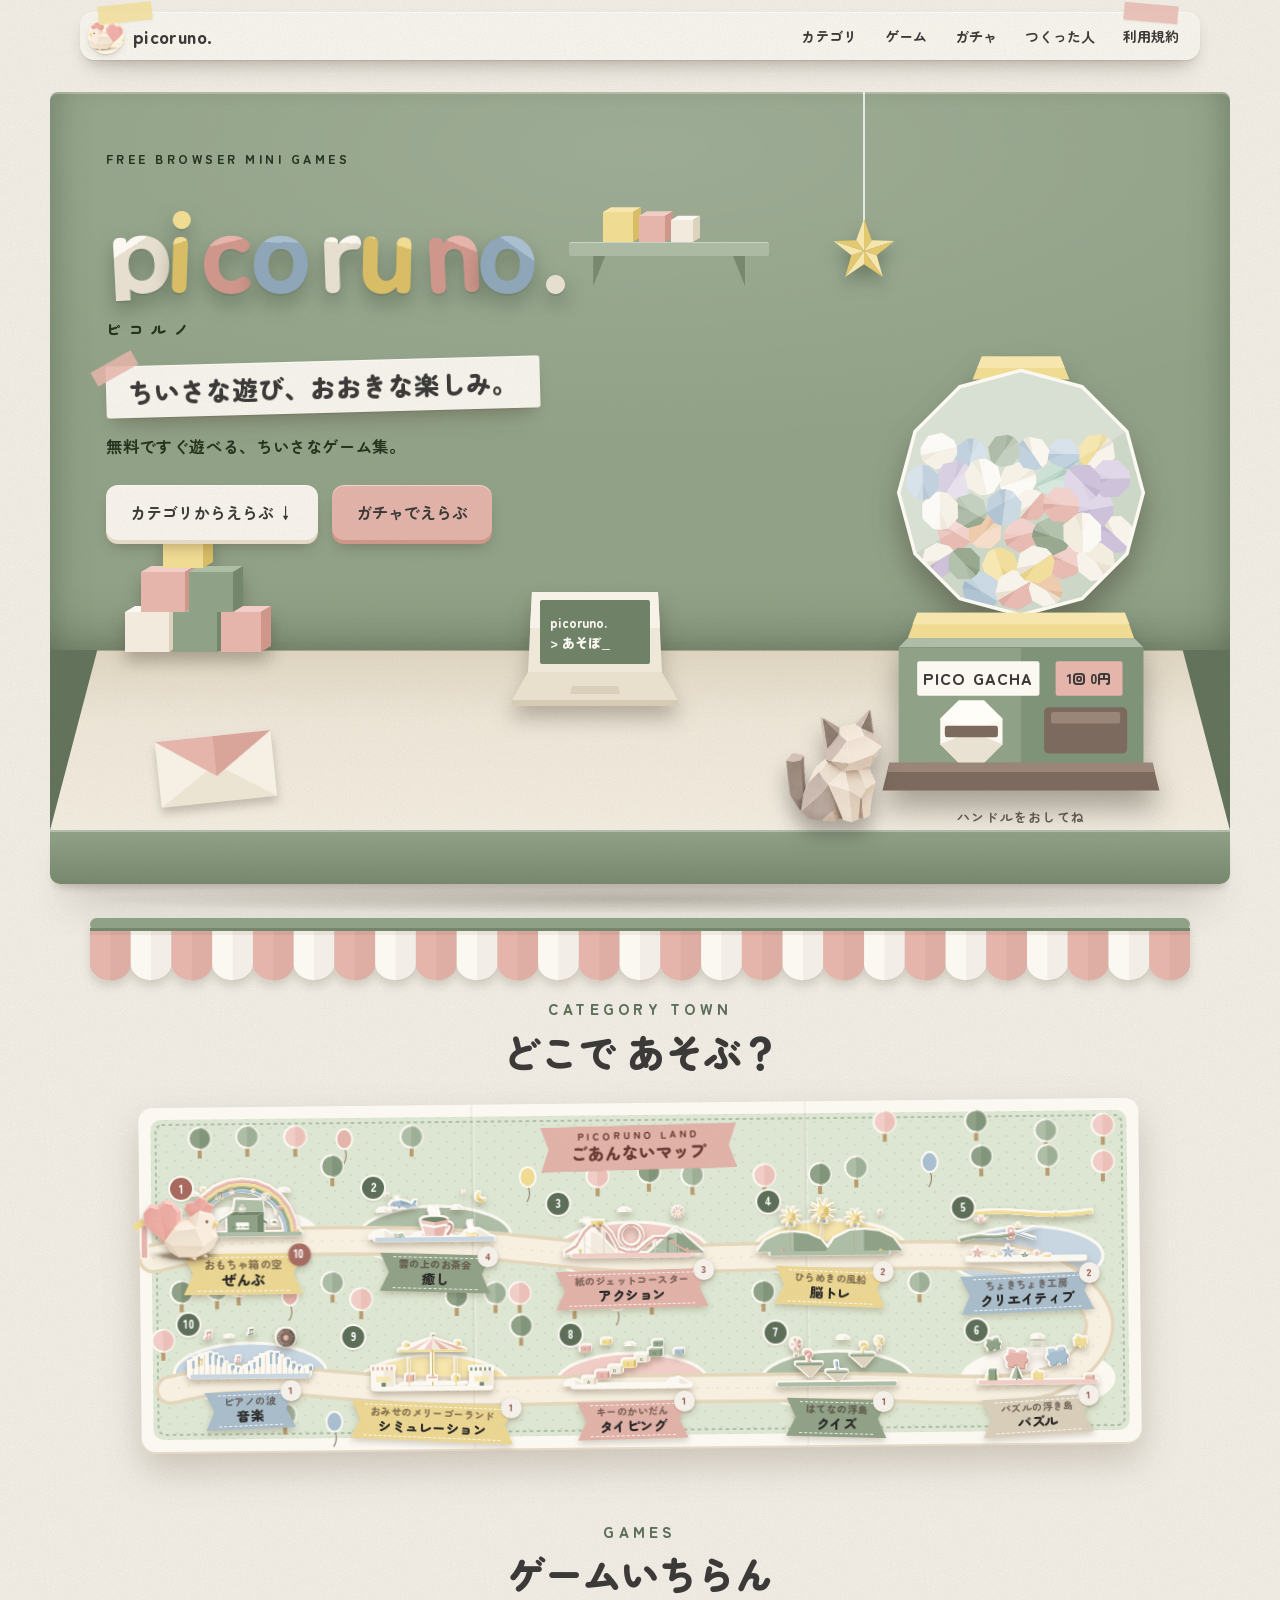
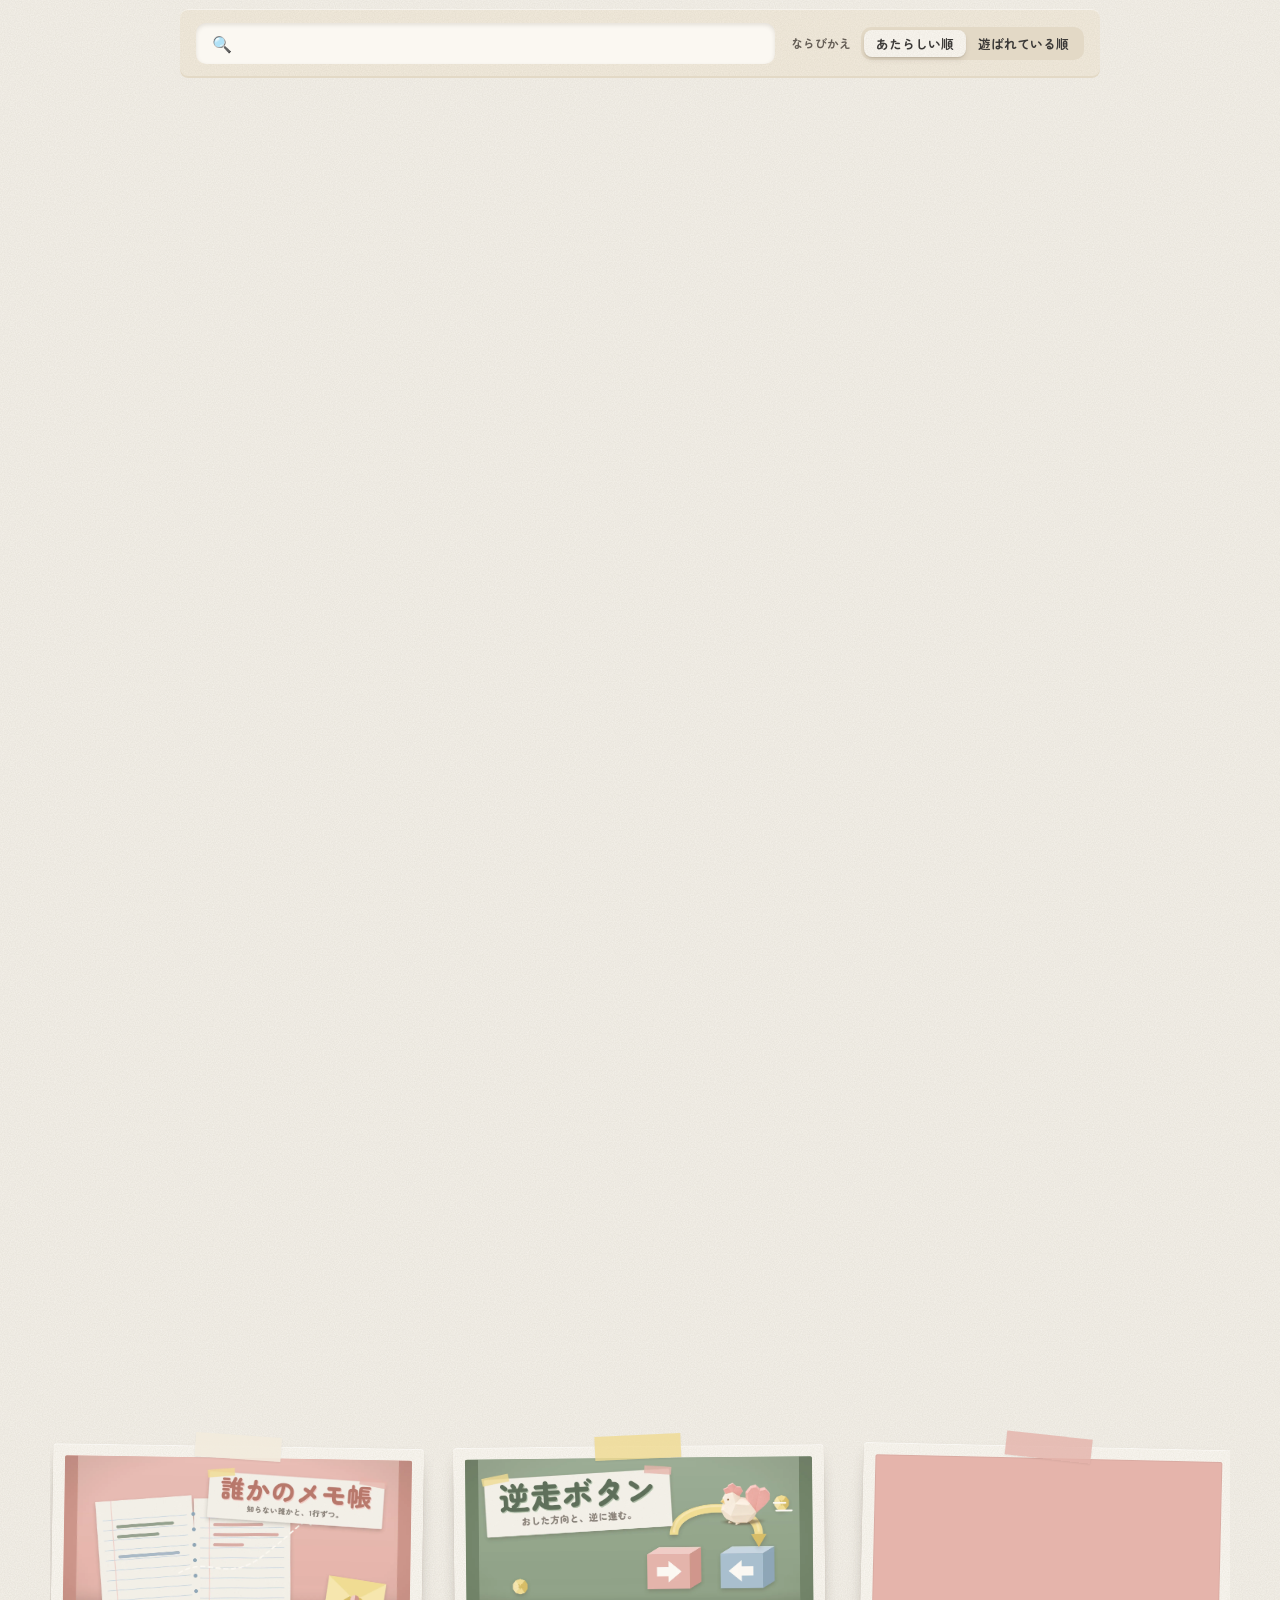
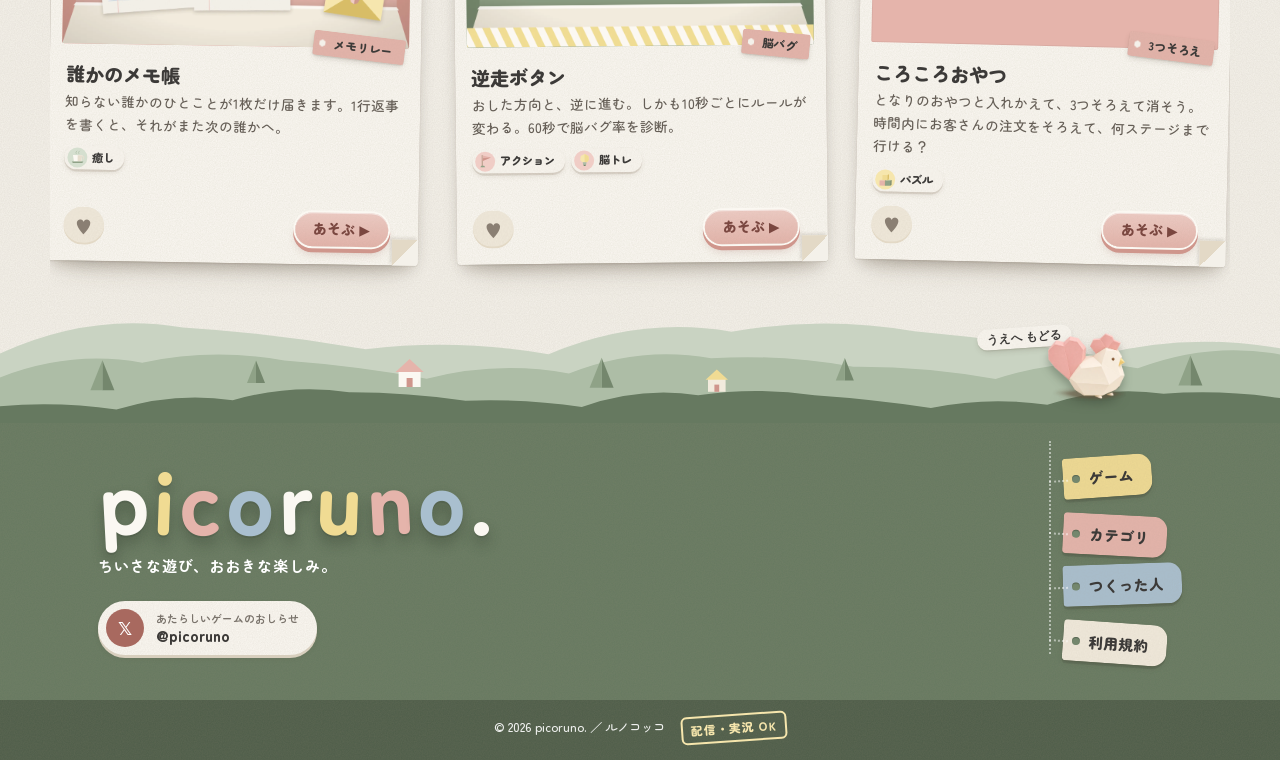
==== commit 8497bf4f: "読みやすさの底上げ：緑の上の文字・小さい文字のコントラスト、規約の行長 - 補足文の色（--sub）を少し濃くして、白い紙の上でも読みやすく - 緑の箱の上の小さな白文字（説明・英字の見出し・カナ）を" ====
--- a/index.html
+++ b/index.html
@@ -50,7 +50,8 @@
 .lip::after{content:"";position:absolute;left:3%;right:3%;bottom:-30px;height:30px;border-radius:50%;background:radial-gradient(closest-side,rgba(60,50,35,.22),transparent);z-index:-1}
 
 .hero-copy{position:relative;z-index:3;max-width:600px;color:#fff;transform:translate(calc(var(--px)*-6px),calc(var(--py)*-4px));transition:transform .5s var(--ease-out)}
-.eyebrow{font-weight:700;letter-spacing:.28em;font-size:.78rem;opacity:1;text-shadow:0 1px 2px rgba(40,55,35,.35)}
+.eyebrow{font-weight:800;letter-spacing:.28em;font-size:.78rem}
+.hero .eyebrow{color:#26331f}
 .hero h1{font-weight:900;font-size:clamp(3rem,9vw,7.4rem);line-height:1;letter-spacing:-.01em;white-space:nowrap;margin:.12em 0 .14em -.03em;perspective:600px}
 .hero h1 .ch{
   display:inline-block;color:transparent;-webkit-background-clip:text;background-clip:text;
@@ -62,13 +63,13 @@
 }
 .hero h1 .ch:hover,.hero h1 .ch.boing{transform:translateY(-.1em) rotate(calc(var(--r) * -2)) scale(1.06)}
 @keyframes unfold{from{opacity:0;transform:rotateX(-95deg)}60%{opacity:1}to{opacity:1;transform:rotate(var(--r))}}
-.kana{font-weight:700;letter-spacing:.6em;font-size:.9rem;opacity:.8}
+.kana{font-weight:800;letter-spacing:.6em;font-size:.9rem;color:#26331f}
 .catch{display:inline-block;position:relative;margin-top:18px;font-weight:900;font-size:clamp(1.15rem,2.3vw,1.6rem);line-height:1.4;color:var(--ink);
   padding:8px 22px;border-radius:3px;background:var(--grain),var(--fiber),var(--white);box-shadow:var(--edge),var(--shadow-m);transform:rotate(-1.5deg);
   animation:place .7s 1s var(--ease-pop) both}
 .catch::before{content:"";position:absolute;left:-14px;top:-6px;width:46px;height:16px;background:rgba(229,180,171,.85);transform:rotate(-28deg)}
 @keyframes place{from{opacity:0;transform:translateY(-20px) rotate(-8deg) scale(1.08)}to{opacity:1;transform:rotate(-1.5deg)}}
-.lead{margin-top:18px;max-width:32em;font-size:1.02rem;font-weight:700;letter-spacing:.04em;color:#fff;text-shadow:0 1px 2px rgba(40,55,35,.45),0 0 12px rgba(60,80,55,.35);animation:fade .8s 1.15s both}
+.lead{margin-top:18px;max-width:32em;font-size:1.02rem;font-weight:700;letter-spacing:.04em;color:#26331f;animation:fade .8s 1.15s both}
 .cta{display:flex;flex-wrap:wrap;gap:14px;margin-top:24px;animation:fade .8s 1.25s both}
 @keyframes fade{from{opacity:0;transform:translateY(14px)}}
 
@@ -134,7 +135,7 @@
 /* ---------- カテゴリのまち（ニワトリが歩く） ---------- */
 .town{width:min(1100px,calc(100% - 24px));margin:10px auto 0;scroll-margin-top:70px}
 .sec-head{text-align:center;margin-bottom:10px}
-.sec-head .eyebrow{color:var(--sage-d);opacity:1}
+.sec-head .eyebrow{color:var(--sage-dd);opacity:1}
 .sec-head h2{font-weight:900;font-size:clamp(1.6rem,4vw,2.4rem);line-height:1.3;margin-top:4px}
 .sec-head p{color:var(--sub);font-size:.95rem}
 .board-wrap{padding:16px 0 30px}
@@ -154,12 +155,12 @@
 .fold .back small{font-size:.6rem;letter-spacing:.3em;color:var(--sage-d);font-weight:900}
 .board .map{position:absolute;inset:0;width:100%;height:100%;overflow:visible;filter:drop-shadow(0 2px 0 #e3d9c6) drop-shadow(0 16px 18px rgba(80,60,30,.22));pointer-events:none}
 .board .ribbon{position:absolute;z-index:3;left:50%;top:22px;transform:translateX(-50%) rotate(-1deg);margin:0;padding:4px 30px 6px;text-align:center;white-space:nowrap;
-  font-weight:900;font-size:1.05rem;line-height:1.3;color:#fff;background:var(--grain),var(--pink);box-shadow:0 3px 0 var(--pink-d),0 8px 12px -4px rgba(120,70,60,.35);
+  font-weight:900;font-size:1.05rem;line-height:1.3;color:#6b3a33;background:var(--grain),var(--pink);box-shadow:0 3px 0 var(--pink-d),0 8px 12px -4px rgba(120,70,60,.35);
   clip-path:polygon(0 0,100% 0,96% 50%,100% 100%,0 100%,4% 50%)}
-.board .ribbon small{display:block;font-size:.62rem;letter-spacing:.3em;color:#fff7e0}
+.board .ribbon small{display:block;font-size:.62rem;letter-spacing:.3em;color:#6b3a33}
 .spot .no{position:absolute;z-index:2;left:-8px;top:-10px;display:grid;place-items:center;width:22px;height:22px;border-radius:50%;font-style:normal;font-weight:900;font-size:.72rem;line-height:1;color:#fff;
-  background:var(--sage-d);box-shadow:0 0 0 2px #fbf8f2,0 2px 3px rgba(60,50,35,.3)}
-.spot[aria-pressed="true"] .no{background:var(--pink-d)}
+  background:var(--sage-dd);box-shadow:0 0 0 2px #fbf8f2,0 2px 3px rgba(60,50,35,.3)}
+.spot[aria-pressed="true"] .no{background:#a8695f}
 @media (max-width:639px){.board .ribbon{font-size:.9rem;padding:3px 24px 5px}.spot .no{width:19px;height:19px;font-size:.64rem;left:-6px;top:-8px}}
 .board .tape{position:absolute;z-index:3;width:84px;height:24px;background:rgba(240,219,147,.78);box-shadow:0 1px 2px rgba(60,50,35,.15);pointer-events:none}
 .board .tape.a{left:-14px;top:8px;transform:rotate(-32deg)}
@@ -175,14 +176,14 @@
 .spot .rib{display:block;position:relative;padding:4px 19px 5px;text-align:center;line-height:1.25;background:var(--grain),var(--d);clip-path:polygon(0 0,100% 0,calc(100% - 9px) 50%,100% 100%,0 100%,9px 50%);transition:background .2s}
 .spot .rib::before{content:"";position:absolute;inset:3px 13px;border-top:1.5px dashed rgba(255,255,255,.8);border-bottom:1.5px dashed rgba(255,255,255,.8);pointer-events:none}
 .spot .rib small{display:block;font-size:.62rem;font-weight:800;color:rgba(70,50,40,.62);letter-spacing:.04em}
-.spot .rib em{display:block;font-style:normal;font-weight:900;font-size:.84rem;color:var(--ink);letter-spacing:.04em}
-.spot .sign b{position:absolute;right:-7px;top:-9px;display:grid;place-items:center;min-width:21px;height:21px;padding:0 5px;border-radius:11px;background:var(--grain),var(--white);font-size:.66rem;font-weight:900;line-height:1;color:#b07f77;box-shadow:0 1px 2px rgba(80,60,30,.25)}
+.spot .rib em{display:block;font-style:normal;font-weight:900;font-size:.84rem;color:#2c2a28;letter-spacing:.04em}
+.spot .sign b{position:absolute;right:-7px;top:-9px;display:grid;place-items:center;min-width:21px;height:21px;padding:0 5px;border-radius:11px;background:var(--grain),var(--white);font-size:.66rem;font-weight:900;line-height:1;color:#985f56;box-shadow:0 1px 2px rgba(80,60,30,.25)}
 
 .spot:hover .ic,.spot:focus-visible .ic{transform:translateY(-5px) rotate(-5deg)}
 .spot[aria-pressed="true"] .ic{transform:translateY(-6px)}
 .spot[aria-pressed="true"] .sign{transform:rotate(0) scale(1.08)}
 .spot[aria-pressed="true"] .rib{background:var(--grain),var(--butter)}
-.spot[aria-pressed="true"] .sign b{background:var(--grain),#e5b4ab;color:#fff}
+.spot[aria-pressed="true"] .sign b{background:var(--grain),#a8695f;color:#fff}
 .spot:focus-visible{outline:none}
 .spot:focus-visible .sign{filter:drop-shadow(0 0 1.5px #fff) drop-shadow(0 0 2px var(--sage-d)) drop-shadow(0 3px 3px rgba(80,60,30,.24))}
 /* 地図の上の、ちいさな飛び出す世界（タップすると大きく立ち上がる） */
@@ -343,7 +344,7 @@
 .like{position:relative;font:inherit;cursor:pointer;display:inline-flex;align-items:center;justify-content:center;gap:4px;min-width:40px;min-height:38px;padding:3px 12px;border:0;border-radius:999px;
   background:var(--grain),var(--cream);color:var(--ink);box-shadow:inset 0 -2px 0 var(--cream-d);transition:transform .25s var(--ease-pop),background .2s}
 .like:hover{transform:scale(1.1) rotate(-6deg)}
-.like .hrt{display:inline-block;font-size:1.05rem;line-height:1;color:#b9aea2;transition:color .2s}
+.like .hrt{display:inline-block;font-size:1.05rem;line-height:1;color:#8a7f73;transition:color .2s}
 .like.on{background:var(--grain),var(--pink-l);box-shadow:inset 0 -2px 0 var(--pink)}
 .like.on .hrt{color:#c9505f}
 .like.pop .hrt{animation:heartPop .45s var(--ease-pop)}
@@ -457,7 +458,7 @@
   .card h3{font-size:1.05rem;line-height:1.35}
   .card p{font-size:.78rem;line-height:1.55;margin-top:3px;display:-webkit-box;-webkit-line-clamp:3;-webkit-box-orient:vertical;overflow:hidden}
   .card .genres{margin-top:5px;gap:4px}
-  .card .genre{font-size:.66rem;padding:1px 8px 1px 3px}
+  .card .genre{font-size:.7rem;padding:1px 8px 1px 3px}
   .card .genre i{width:17px;height:17px}
   .card .genre i svg{width:11px;height:11px}
   .card .foot{padding-top:6px;margin-right:12px}
--- a/site.css
+++ b/site.css
@@ -18,7 +18,7 @@
   --char:#3c3c40;        /* 黒い紙 */
   --char-l:#55555a;
   --ink:#3c3a38;
-  --sub:#7a736b;
+  --sub:#655e56;
   --shadow-s:0 1px 1px rgba(70,55,40,.10),0 3px 6px -2px rgba(70,55,40,.22);
   --shadow-m:0 1px 1px rgba(70,55,40,.10),0 8px 16px -6px rgba(70,55,40,.30),0 18px 30px -18px rgba(70,55,40,.30);
   --shadow-l:0 2px 2px rgba(70,55,40,.10),0 16px 26px -10px rgba(70,55,40,.32),0 34px 50px -26px rgba(70,55,40,.35);
@@ -69,7 +69,7 @@
 .gnav nav{display:flex;gap:2px}
 .gnav nav a{position:relative;text-decoration:none;font-weight:700;font-size:.88rem;line-height:1;padding:10px 13px;border-radius:10px;transition:background .2s,transform .25s var(--ease-pop)}
 .gnav nav a:hover{background:var(--cream);transform:translateY(-2px) rotate(-2deg)}
-.gnav nav a[aria-current="page"]{background:var(--sage);color:#fff}
+.gnav nav a[aria-current="page"]{background:var(--sage-dd);color:#fff}
 @media (max-width:560px){
   .gnav{top:8px;width:calc(100% - 16px);padding:5px 5px 5px 6px}
   .brand{font-size:1rem;gap:7px}
@@ -112,14 +112,14 @@
 /* ---------- 下層ページ：緑の壁に、紙をピンでとめる ---------- */
 .subhero{position:relative;text-align:center;padding:120px 20px 90px;background:var(--grain),var(--fiber),var(--sage);color:#fff;
   box-shadow:inset 0 -30px 40px -30px rgba(40,55,35,.35)}
-.subhero .eyebrow{font-weight:700;letter-spacing:.3em;font-size:.8rem;opacity:.85}
+.subhero .eyebrow{font-weight:800;letter-spacing:.3em;font-size:.8rem;color:#26331f}
 .subhero h1{position:relative;font-weight:900;font-size:clamp(2.2rem,7vw,4rem);line-height:1.2;margin-top:6px;color:var(--white);
   text-shadow:0 2px 0 rgba(0,0,0,.06),0 10px 18px rgba(40,55,35,.35)}
-.subhero p{position:relative;margin-top:12px;opacity:.95;max-width:40em;margin-inline:auto}
+.subhero p{position:relative;margin-top:14px;max-width:34em;margin-inline:auto;color:#26331f;font-weight:500;line-height:1.9}
 .subhero .edge{position:absolute;left:0;bottom:-1px}
 .subhero .edge path{fill:var(--bg)}
 
-.sheet{position:relative;width:min(820px,calc(100% - 32px));margin:-30px auto 40px;z-index:2}
+.sheet{position:relative;width:min(760px,calc(100% - 32px));margin:-30px auto 40px;z-index:2}
 .panel{
   position:relative;background:var(--grain),var(--fiber),var(--white);border-radius:6px;
   box-shadow:var(--edge),var(--shadow-l);padding:38px 42px;transform:rotate(var(--r,0deg));
@@ -131,7 +131,7 @@
 .panel h2{display:flex;align-items:center;gap:12px;font-size:1.15rem;font-weight:900;line-height:1.4;margin:0 0 10px}
 .panel h2 .num{flex:none;display:grid;place-items:center;width:40px;height:40px;border-radius:8px;font-size:1.05rem;color:var(--ink);
   background:var(--grain),linear-gradient(135deg,rgba(255,255,255,.25) 50%,rgba(0,0,0,.06) 50%),var(--c,var(--butter));box-shadow:var(--shadow-s);transform:rotate(-6deg)}
-.panel p,.panel li{font-size:.97rem}
+.panel p,.panel li{font-size:1rem;line-height:1.95}
 .panel p{margin:0 0 8px}
 .panel ul{padding-left:1.3em}
 .panel li{margin:4px 0}
@@ -158,10 +158,11 @@
 .foot-chick:hover{transform:translateY(-8px) rotate(-6deg)}
 .foot-say{position:absolute;right:70%;bottom:78%;white-space:nowrap;font-size:.72rem;font-weight:900;color:var(--ink);padding:3px 10px;border-radius:12px;background:var(--grain),var(--white);box-shadow:var(--shadow-s);transform:rotate(-4deg)}
 .foot-in{position:relative;max-width:1140px;margin:0 auto;padding:18px 28px 40px;display:grid;grid-template-columns:1fr auto;gap:36px 60px;align-items:center}
+.xfoot{background:var(--grain),var(--fiber),#667960}
 .xfoot .gfoot-word{justify-content:flex-start;font-size:clamp(3rem,7vw,5.6rem);padding-top:6px}
-.foot-catch{margin:10px 0 0;font-weight:700;font-size:.95rem;opacity:.92;letter-spacing:.06em}
+.foot-catch{margin:10px 0 0;font-weight:700;font-size:.95rem;letter-spacing:.06em}
 .foot-x{display:inline-flex;align-items:center;gap:12px;margin-top:22px;padding:8px 18px 8px 8px;border-radius:40px;text-decoration:none;color:var(--ink);background:var(--grain),var(--white);box-shadow:0 3px 0 #d8cfbe,var(--shadow-s);transition:transform .25s var(--ease-pop)}
-.foot-x b{display:grid;place-items:center;width:38px;height:38px;border-radius:50%;background:#e5b4ab;color:#fff;font-size:1.1rem}
+.foot-x b{display:grid;place-items:center;width:38px;height:38px;border-radius:50%;background:#a8695f;color:#fff;font-size:1.1rem}
 .foot-x span{display:flex;flex-direction:column;line-height:1.25;font-weight:900;font-size:.95rem}
 .foot-x small{font-size:.68rem;font-weight:700;color:var(--sub)}
 .foot-x:hover{transform:translateY(-3px) rotate(-2deg)}
@@ -172,13 +173,14 @@
 .foot-tags a::before{content:"";position:absolute;left:9px;top:50%;width:8px;height:8px;margin-top:-4px;border-radius:50%;background:var(--sage-d);box-shadow:inset 0 1px 1px rgba(0,0,0,.25)}
 .foot-tags a::after{content:"";position:absolute;left:-14px;top:50%;width:19px;border-top:2px dotted rgba(255,255,255,.5)}
 .xfoot .foot-tags a:hover{transform:rotate(calc(var(--r) * -2)) translateX(4px);background:var(--grain),var(--white)}
-.foot-base{display:flex;justify-content:center;align-items:center;gap:16px;flex-wrap:wrap;padding:14px 20px 18px;background:var(--grain),var(--sage-dd)}
+.foot-base{display:flex;justify-content:center;align-items:center;gap:16px;flex-wrap:wrap;padding:14px 20px 18px;background:var(--grain),#4e5d49}
 .foot-base small{font-size:.78rem;opacity:.9}
-.foot-stamp{font-size:.7rem;font-weight:900;letter-spacing:.06em;color:#f0db93;border:2px solid currentColor;border-radius:6px;padding:1px 8px;transform:rotate(-4deg)}
+.foot-stamp{font-size:.74rem;font-weight:900;letter-spacing:.06em;color:#f6e6ad;border:2px solid currentColor;border-radius:6px;padding:1px 8px;transform:rotate(-4deg)}
 @media (max-width:900px){
   .foot-in{grid-template-columns:1fr;gap:28px}
   .foot-brand{text-align:center}
-  .xfoot .gfoot-word{justify-content:center}
+  .xfoot{background:var(--grain),var(--fiber),#667960}
+.xfoot .gfoot-word{justify-content:center}
   .xfoot .foot-tags{display:grid;grid-template-columns:repeat(2,auto);justify-content:center;justify-items:center;gap:14px 16px;padding:0}
   .foot-tags::before,.xfoot .foot-tags a::after{display:none}
 }
@@ -188,7 +190,8 @@
   .foot-chick{width:58px;right:8%;bottom:calc(100% + 12px)}
   .foot-in{grid-template-columns:1fr;gap:24px;padding:10px 18px 30px}
   .foot-brand{grid-column:auto}
-  .xfoot .gfoot-word{font-size:clamp(2.8rem,15vw,4rem)}
+  .xfoot{background:var(--grain),var(--fiber),#667960}
+.xfoot .gfoot-word{font-size:clamp(2.8rem,15vw,4rem)}
 }
 .gfoot-word.on span{animation:wave 2.8s ease-in-out 3;animation-delay:calc(var(--i) * .12s)}
 @keyframes wave{0%,60%,100%{transform:rotate(var(--r))}20%{transform:translateY(-.14em) rotate(calc(var(--r) * -1))}}
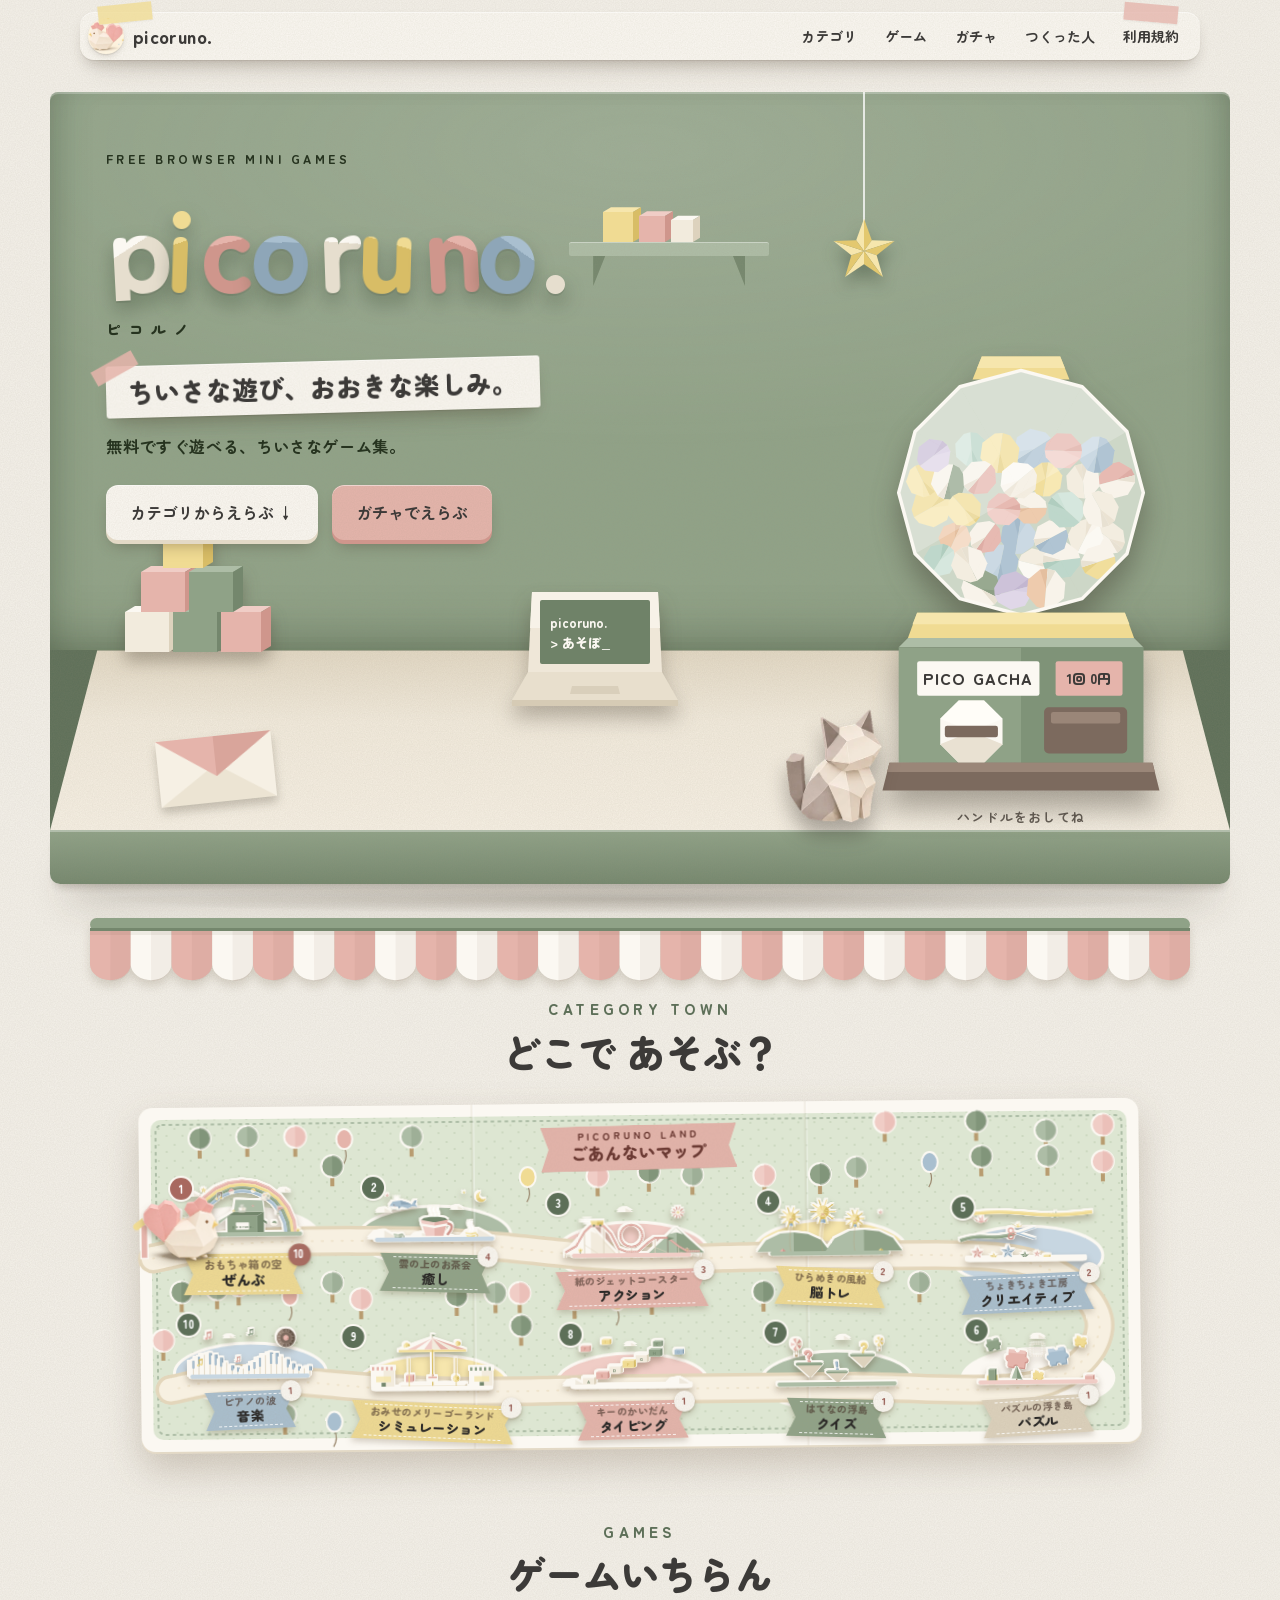
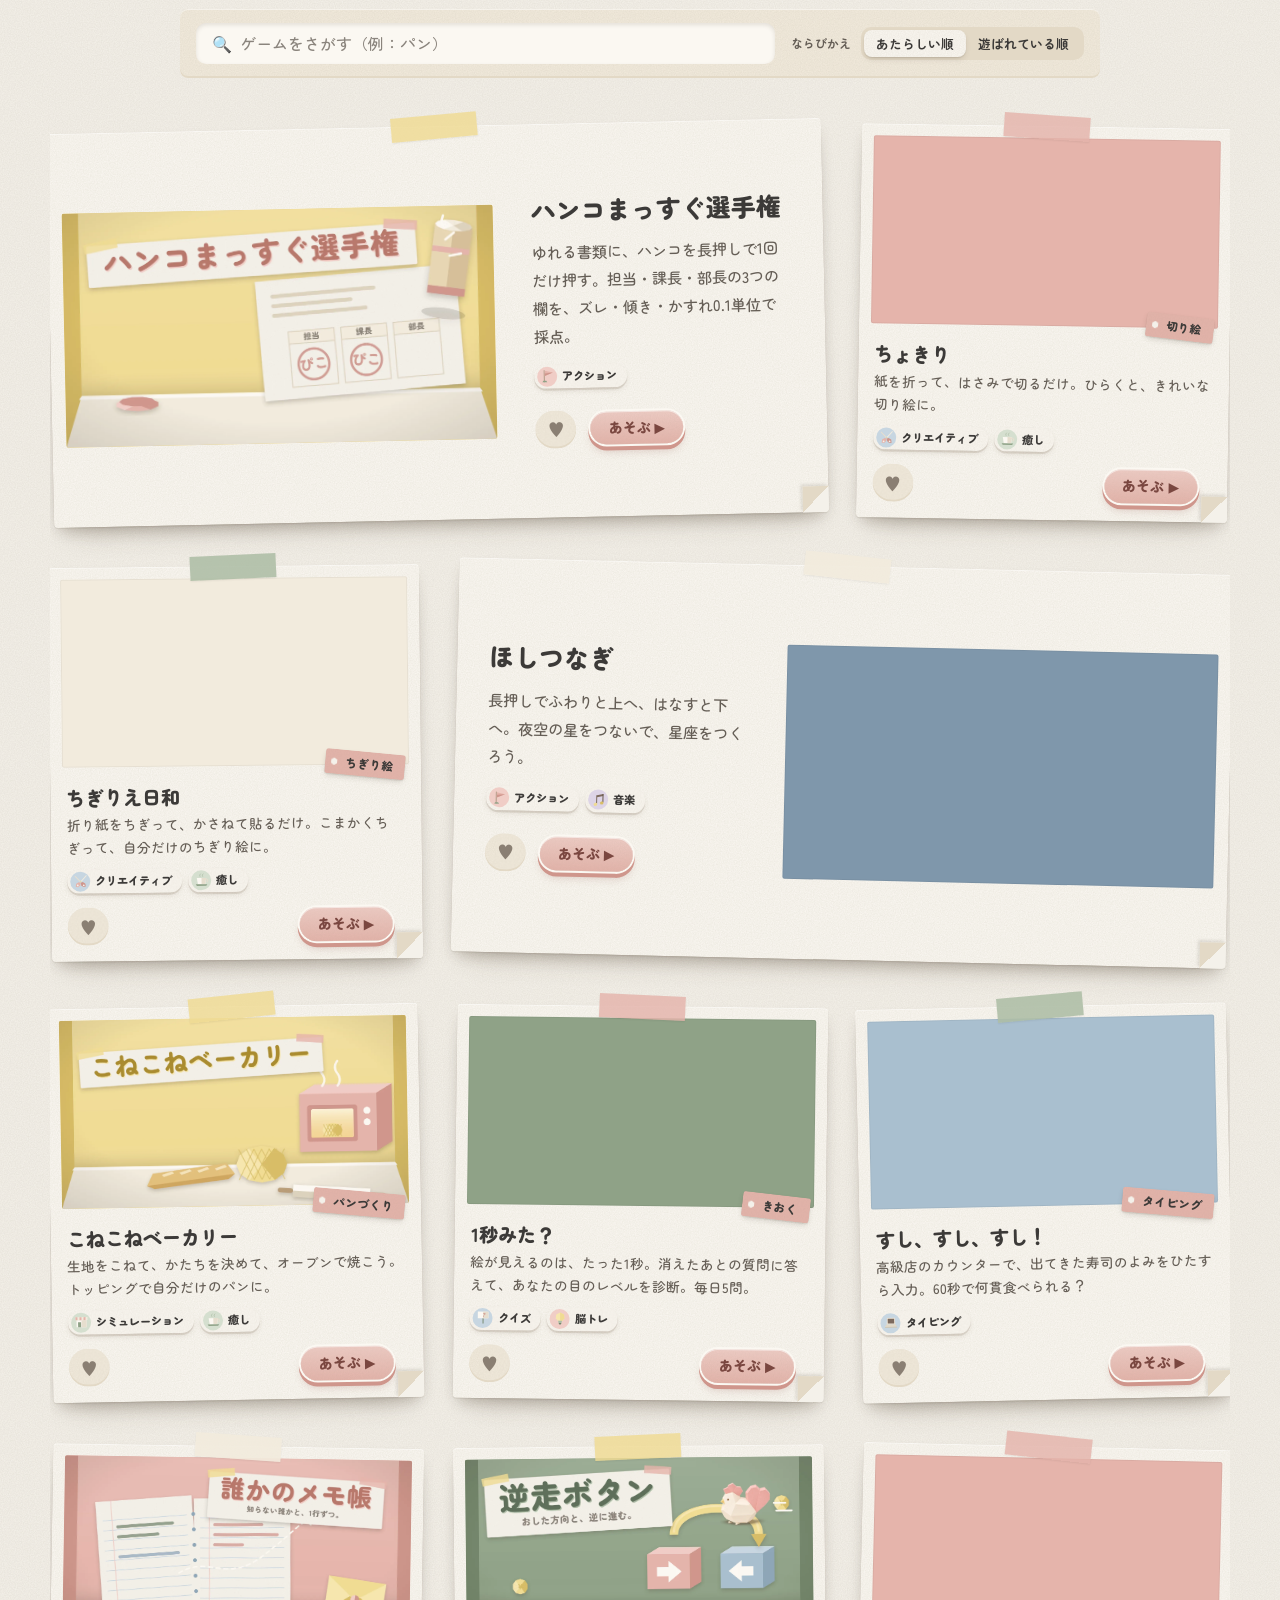
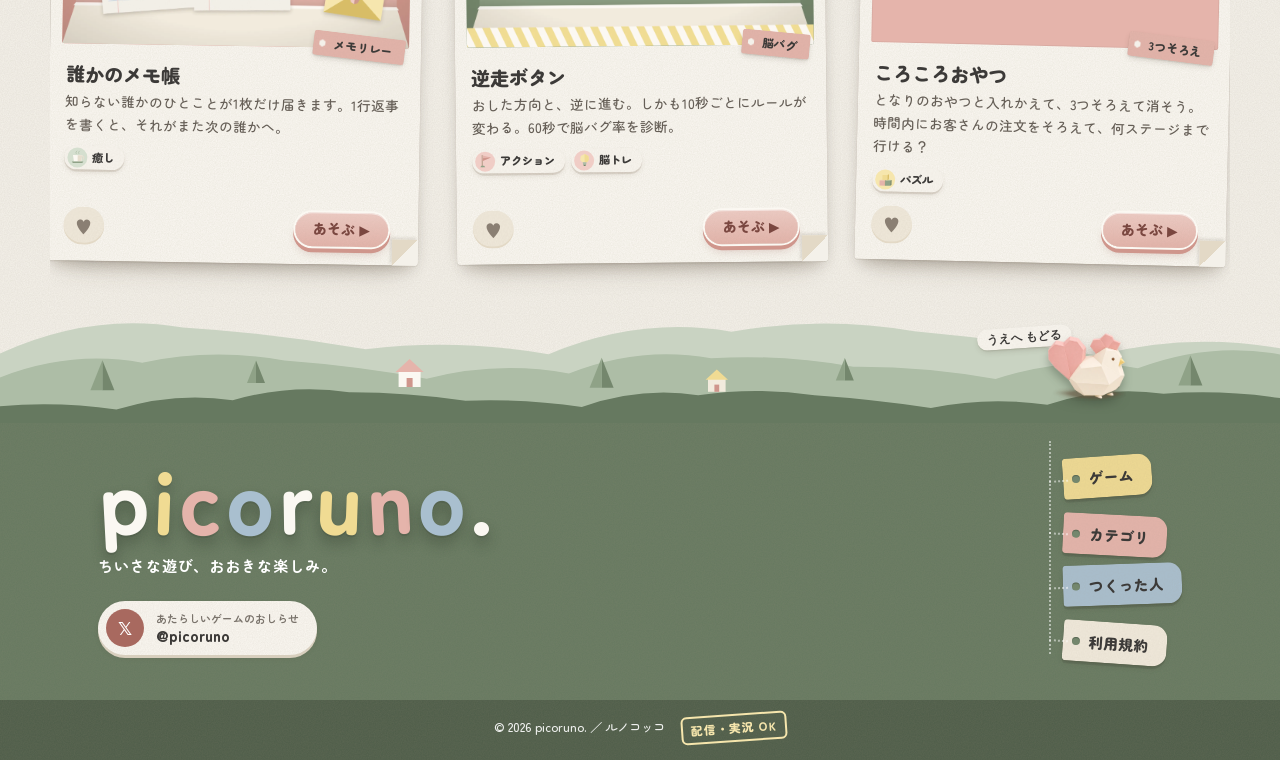
==== commit ed97706d: "ヒーロー：猫とガチャを床の中央に、タブレットに封筒、せまいスマホの改行 - スマホ・タブレットで猫＋ガチャをひとかたまりとして中央に配置 - タブレットは左の床に封筒を置いて、右の積み木とつりあうよう" ====
--- a/index.html
+++ b/index.html
@@ -102,7 +102,7 @@
 
 /* ガチャ（紙でできたマシン） */
 .gacha{right:5%;bottom:56px;width:300px;z-index:3;transform:translate(calc(var(--px)*12px),calc(var(--py)*4px));transition:transform .5s var(--ease-out)}
-.gacha .say{left:auto;right:58%;top:6px;transform-origin:100% 100%}
+.gacha .say{left:auto;right:62%;top:4px;transform-origin:100% 100%;z-index:6;font-weight:900;font-size:.84rem;color:#6b4d44;padding:7px 14px 8px;border-radius:16px;background:var(--grain),var(--white);outline:1.5px dashed #e5b4ab;outline-offset:-5px;box-shadow:0 2px 0 #e6dccb,0 8px 14px -6px rgba(70,55,40,.35)}
 .cat .say{left:50%;right:auto;top:auto;bottom:calc(100% + 10px);width:max-content;white-space:nowrap;text-align:center;line-height:1.5;padding:8px 15px 9px;
   font-weight:900;font-size:.84rem;letter-spacing:.04em;color:#6b4d44;border-radius:16px 16px 16px 16px;
   background:var(--grain),radial-gradient(circle at 100% 0,#f6e6ad 0 7px,transparent 7.5px),var(--white);
@@ -411,13 +411,14 @@
   .hero-copy{max-width:none}
   .lead{margin-inline:auto}
   .cta{justify-content:center}
-  .shelf,.laptop,.envelope{display:none}
+  .shelf,.laptop{display:none}
+  .envelope{left:7%;bottom:96px;width:96px}
   .star{left:auto;right:8%;width:46px}
   .star .string{height:64px}
   .star svg{width:46px}
   .floor{height:330px}
-  .gacha{right:50%;margin-right:-110px;bottom:70px;width:220px}
-  .cat{left:auto;right:calc(50% + 104px);bottom:62px;width:96px}
+  .gacha{right:50%;margin-right:-150px;bottom:70px;width:220px}
+  .cat{left:auto;right:calc(50% + 64px);bottom:62px;width:96px}
   .blocks{left:auto;right:6%;bottom:250px;width:100px}
   .board{grid-template-columns:repeat(4,1fr)}
 }
@@ -440,10 +441,10 @@
   .wall{padding-bottom:170px}
   .floor{height:120px}
   .lip{height:34px}
-  .gacha{width:150px;right:11%;margin-right:0;bottom:50px}
+  .gacha{width:150px;right:calc(50% - 118px);margin-right:0;bottom:50px}
   .gacha-hint{margin-top:4px;font-size:.7rem}
-  .cat{width:78px;left:auto;right:calc(11% + 142px);bottom:56px}
-  .blocks{display:none}
+  .cat{width:78px;left:auto;right:calc(50% + 24px);bottom:56px}
+  .blocks,.envelope{display:none}
   .lip{height:40px}
   .garland{height:50px;margin-top:22px}
   .garland svg{height:50px}
@@ -468,6 +469,15 @@
   .note{padding:30px 22px}
   .maker-links{justify-content:center}
   .note h2 small{display:table;margin:8px auto 0}
+}
+/* 幅のせまいスマホ（iPhone SE など） */
+@media (max-width:360px){
+  .catch{font-size:.9rem;padding-inline:12px;white-space:nowrap}
+  .lead{font-size:.84rem;letter-spacing:0}
+  .cta{gap:8px}
+  .cta .btn{padding:12px 10px;font-size:.8rem;white-space:nowrap;flex:1 1 0;justify-content:center}
+  .gacha{width:136px;right:calc(50% - 108px)}
+  .cat{width:70px;right:calc(50% + 22px)}
 }
 @media (hover:none){.spot:hover .ic{transform:none}.spot[aria-pressed="true"] .ic{transform:translateY(-6px)}}
 
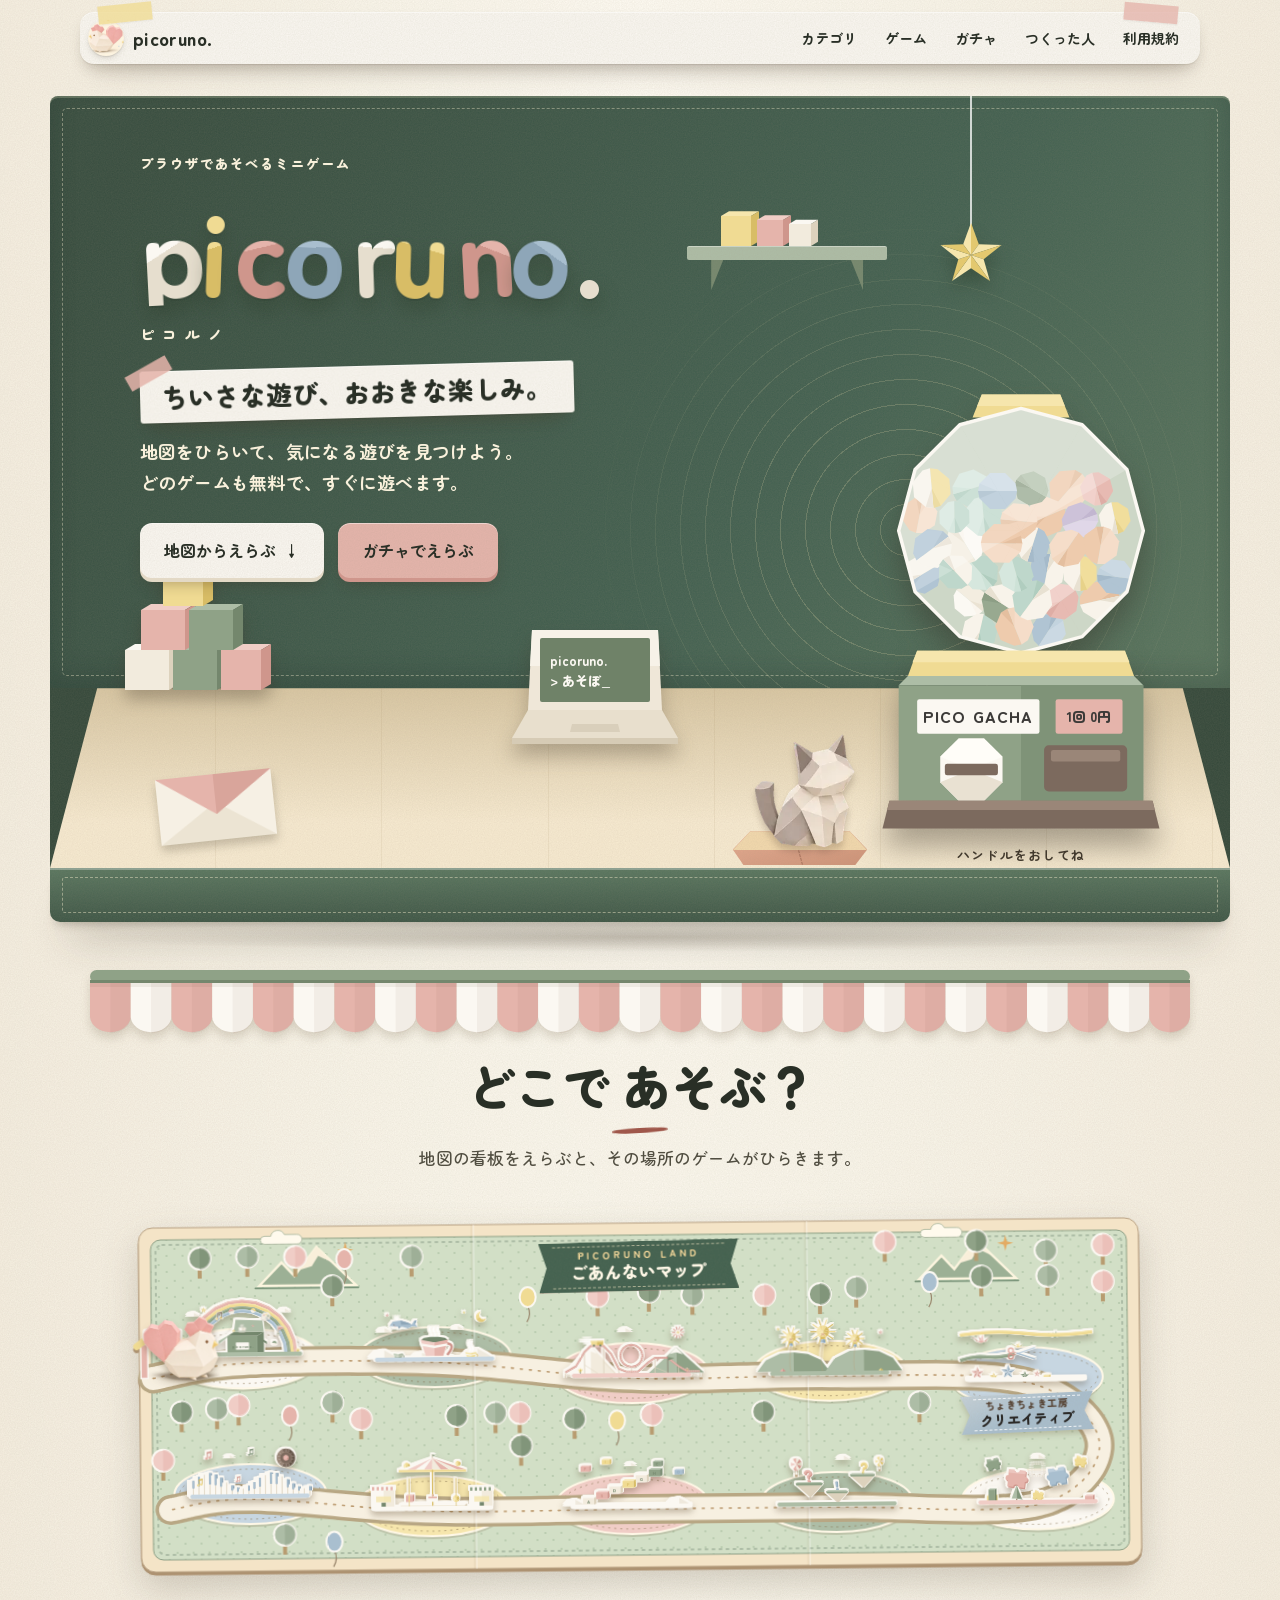
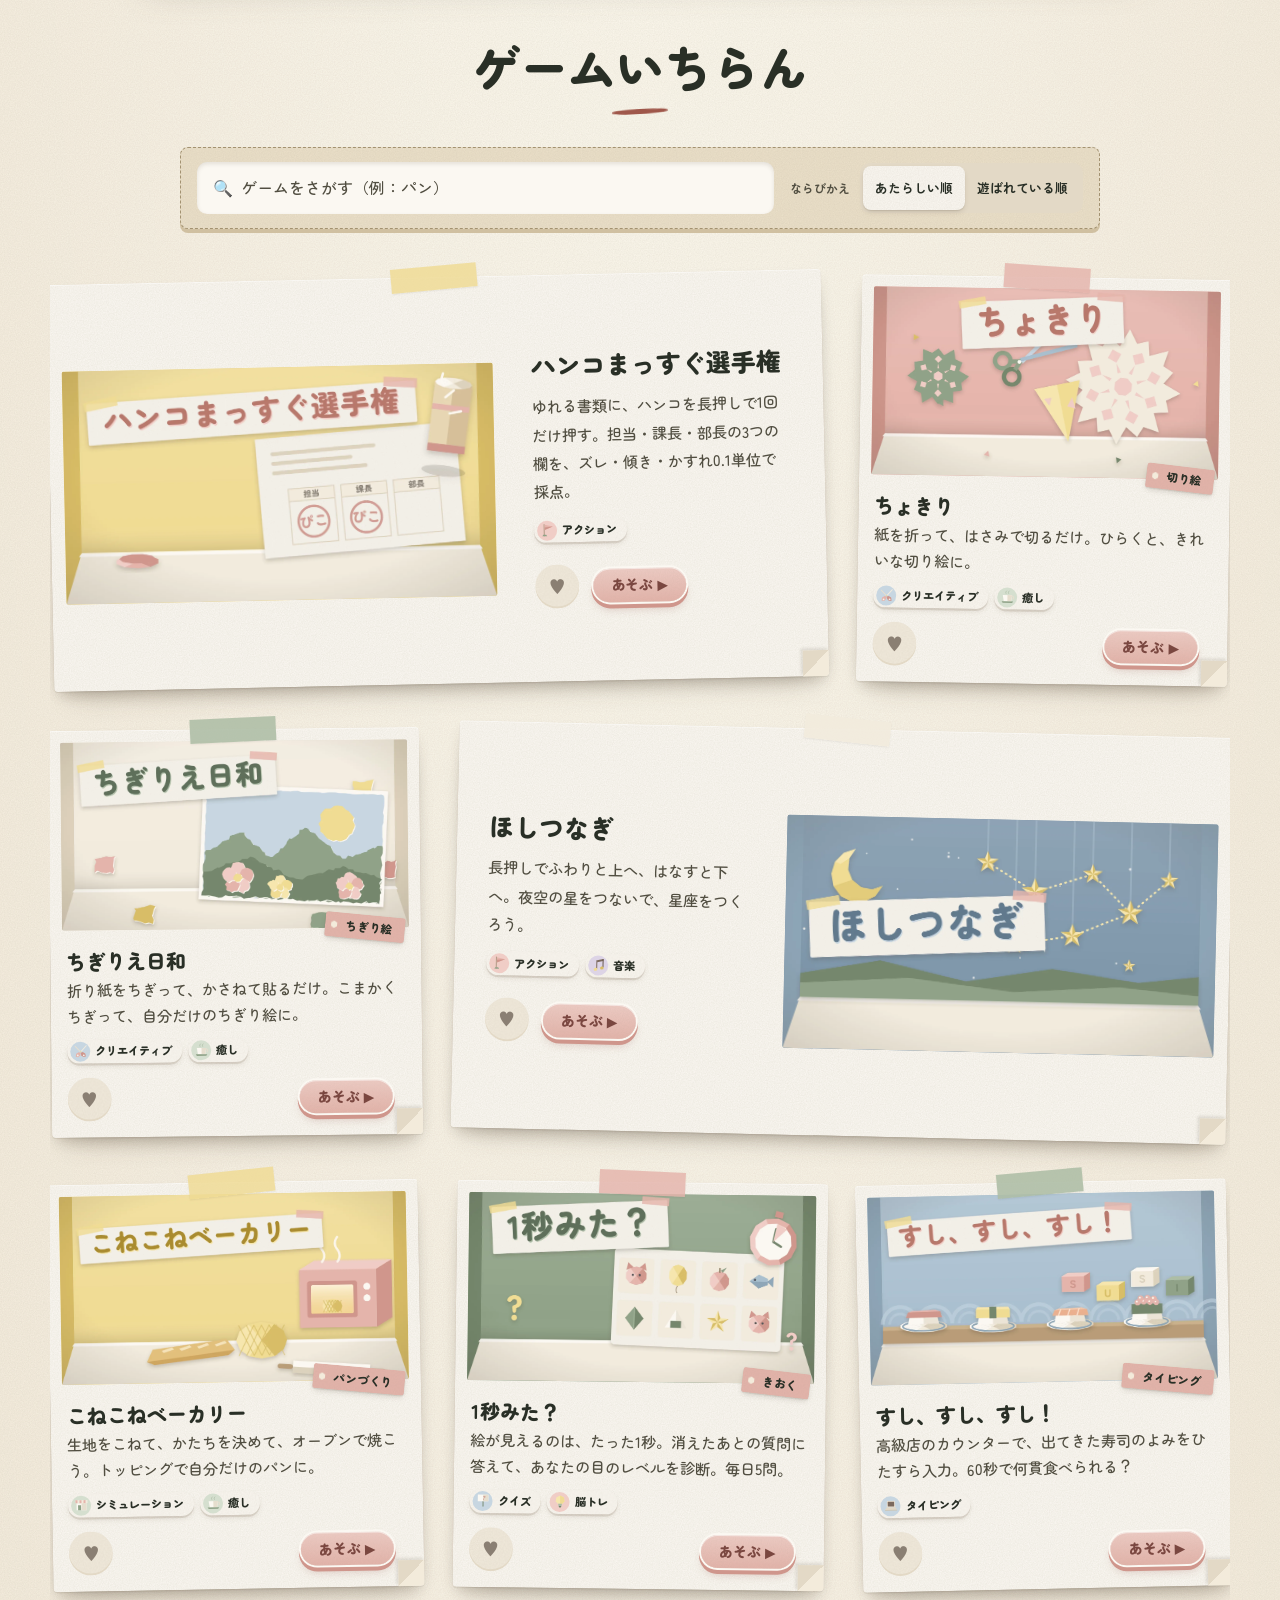
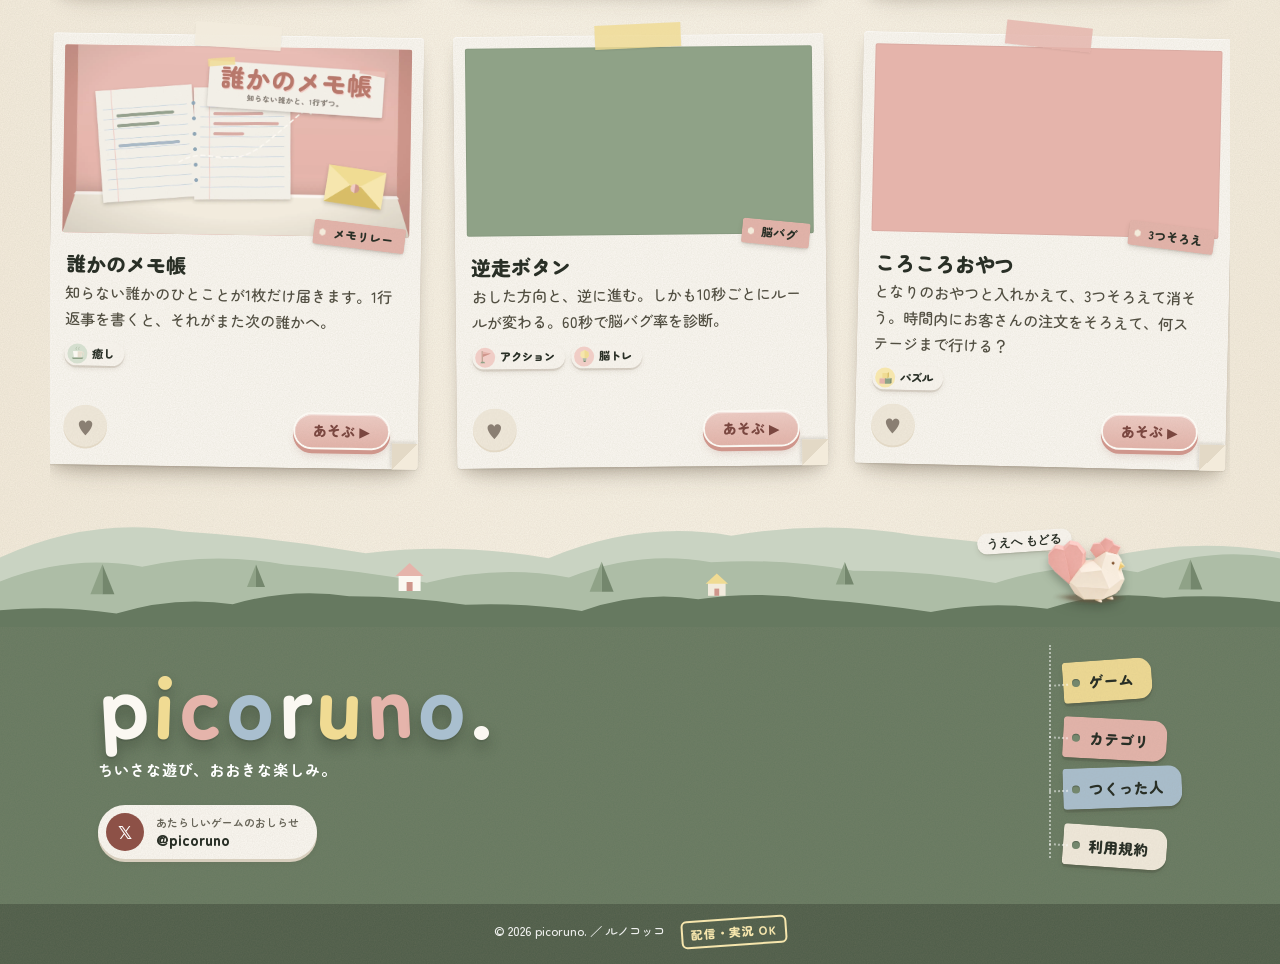
==== commit ab6b9187: "Refine the Picoruno papercraft homepage and town map" ====
--- a/index.html
+++ b/index.html
@@ -25,7 +25,8 @@
 <meta name="theme-color" content="#8fa287">
 <link rel="preconnect" href="https://fonts.googleapis.com">
 <link rel="preconnect" href="https://fonts.gstatic.com" crossorigin>
-<link href="https://fonts.googleapis.com/css2?family=Zen+Maru+Gothic:wght@500;700;900&display=swap" rel="stylesheet">
+<link href="https://fonts.googleapis.com/css2?family=Zen+Maru+Gothic:wght@500;700;900&display=swap" rel="stylesheet" media="print" onload="this.media='all'">
+<noscript><link href="https://fonts.googleapis.com/css2?family=Zen+Maru+Gothic:wght@500;700;900&display=swap" rel="stylesheet"></noscript>
 <link rel="stylesheet" href="site.css">
 <style>
 /* =========================================================
@@ -35,8 +36,7 @@
 
 /* ---------- ヒーロー：ふたを開けた緑の箱 ---------- */
 .hero{position:relative;padding:92px 0 0;--px:0;--py:0}
-.box{position:relative;width:min(1180px,calc(100% - 32px));margin:0 auto;animation:boxIn .9s var(--ease-out) both}
-@keyframes boxIn{from{opacity:0;transform:translateY(30px)}}
+.box{position:relative;width:min(1180px,calc(100% - 32px));margin:0 auto;isolation:isolate}
 .wall{
   position:relative;min-height:480px;padding:56px 56px 110px;border-radius:8px 8px 0 0;overflow:hidden;
   background:var(--grain),var(--fiber),radial-gradient(120% 90% at 50% 10%,rgba(255,255,255,.12),transparent 60%),var(--sage);
@@ -65,13 +65,10 @@
 @keyframes unfold{from{opacity:0;transform:rotateX(-95deg)}60%{opacity:1}to{opacity:1;transform:rotate(var(--r))}}
 .kana{font-weight:800;letter-spacing:.6em;font-size:.9rem;color:#26331f}
 .catch{display:inline-block;position:relative;margin-top:18px;font-weight:900;font-size:clamp(1.15rem,2.3vw,1.6rem);line-height:1.4;color:var(--ink);
-  padding:8px 22px;border-radius:3px;background:var(--grain),var(--fiber),var(--white);box-shadow:var(--edge),var(--shadow-m);transform:rotate(-1.5deg);
-  animation:place .7s 1s var(--ease-pop) both}
+  padding:8px 22px;border-radius:3px;background:var(--grain),var(--fiber),var(--white);box-shadow:var(--edge),var(--shadow-m);transform:rotate(-1.5deg)}
 .catch::before{content:"";position:absolute;left:-14px;top:-6px;width:46px;height:16px;background:rgba(229,180,171,.85);transform:rotate(-28deg)}
-@keyframes place{from{opacity:0;transform:translateY(-20px) rotate(-8deg) scale(1.08)}to{opacity:1;transform:rotate(-1.5deg)}}
-.lead{margin-top:18px;max-width:32em;font-size:1.02rem;font-weight:700;letter-spacing:.04em;color:#26331f;animation:fade .8s 1.15s both}
-.cta{display:flex;flex-wrap:wrap;gap:14px;margin-top:24px;animation:fade .8s 1.25s both}
-@keyframes fade{from{opacity:0;transform:translateY(14px)}}
+.lead{margin-top:18px;max-width:32em;font-size:1.02rem;font-weight:700;letter-spacing:.04em;color:#26331f}
+.cta{display:flex;flex-wrap:wrap;gap:14px;margin-top:24px}
 
 /* 箱の中のもの */
 .prop{position:absolute;z-index:2}
@@ -112,10 +109,9 @@
 .cat .say.on{transform:rotate(-2deg)}
 .cat .say::after{content:"";position:absolute;left:calc(50% - var(--sx,0px));bottom:-7px;width:14px;height:14px;margin-left:-7px;border-radius:0 0 4px 0;background:var(--grain),var(--white);transform:rotate(45deg);box-shadow:2px 2px 0 #e6dccb;z-index:-1}
 .machine{display:block;width:100%;padding:0;border:0;background:none;cursor:pointer;color:inherit;border-radius:24px;
-  filter:drop-shadow(0 18px 14px rgba(50,45,35,.38));transition:transform .35s var(--ease-pop);animation:machineIn 1s .5s var(--ease-pop) both}
+  filter:drop-shadow(0 18px 14px rgba(50,45,35,.38));transition:transform .35s var(--ease-pop)}
 .machine:hover{transform:translateY(-5px) rotate(-1deg)}
 .machine:active{transform:scale(.97)}
-@keyframes machineIn{from{opacity:0;transform:translateY(60px) scale(.9)}}
 .knob{transform-box:fill-box;transform-origin:50% 50%;transition:transform .9s cubic-bezier(.55,0,.25,1.2)}
 .dome-caps{transform-box:view-box}
 .machine.spinning .dome-caps{animation:shake .11s linear 8}
@@ -143,7 +139,8 @@
 .board{position:relative;width:min(1000px,100%);margin:0 auto;height:var(--h,460px);transform:rotate(-.6deg)}
 /* パンフをひらくモーション（たたんだ紙のコピーを動かして、終わったら本物を見せる） */
 .board.folding{perspective:1800px}
-.board.folding > :not(.fold){visibility:hidden}
+.board.folding:not(:focus-within) > :not(.fold){opacity:0;pointer-events:none}
+.board.folding:focus-within > .fold{visibility:hidden}
 .fold{position:absolute;inset:0;z-index:6;pointer-events:none;transform-style:preserve-3d}
 .fold .flap{position:absolute;inset:0;transform-style:preserve-3d;transition:transform .75s cubic-bezier(.45,0,.2,1)}
 .fold .face{position:absolute;inset:0;-webkit-backface-visibility:hidden;backface-visibility:hidden}
@@ -158,10 +155,7 @@
   font-weight:900;font-size:1.05rem;line-height:1.3;color:#6b3a33;background:var(--grain),var(--pink);box-shadow:0 3px 0 var(--pink-d),0 8px 12px -4px rgba(120,70,60,.35);
   clip-path:polygon(0 0,100% 0,96% 50%,100% 100%,0 100%,4% 50%)}
 .board .ribbon small{display:block;font-size:.62rem;letter-spacing:.3em;color:#6b3a33}
-.spot .no{position:absolute;z-index:2;left:-8px;top:-10px;display:grid;place-items:center;width:22px;height:22px;border-radius:50%;font-style:normal;font-weight:900;font-size:.72rem;line-height:1;color:#fff;
-  background:var(--sage-dd);box-shadow:0 0 0 2px #fbf8f2,0 2px 3px rgba(60,50,35,.3)}
-.spot[aria-pressed="true"] .no{background:#a8695f}
-@media (max-width:639px){.board .ribbon{font-size:.9rem;padding:3px 24px 5px}.spot .no{width:19px;height:19px;font-size:.64rem;left:-6px;top:-8px}}
+@media (max-width:639px){.board .ribbon{font-size:.9rem;padding:3px 24px 5px}}
 .board .tape{position:absolute;z-index:3;width:84px;height:24px;background:rgba(240,219,147,.78);box-shadow:0 1px 2px rgba(60,50,35,.15);pointer-events:none}
 .board .tape.a{left:-14px;top:8px;transform:rotate(-32deg)}
 .board .tape.b{right:-14px;top:8px;transform:rotate(30deg);background:rgba(229,180,171,.78)}
@@ -207,14 +201,14 @@
 @media (max-width:639px){.walker .chick{left:-27px;width:54px}.walker .chick svg{width:54px;height:54px}.walker .bubble{bottom:50px;font-size:.8rem}}
 
 /* ---------- 飛び出す街（カテゴリをえらぶと、絵本みたいに立ち上がる） ---------- */
-.popup{position:fixed;inset:0;z-index:60;display:grid;place-items:center;padding:24px 14px;overflow-y:auto;visibility:hidden;pointer-events:none;
-  background:rgba(244,241,234,0);transition:background .25s,visibility 0s .25s;overscroll-behavior:contain}
-.popup.open{visibility:visible;pointer-events:auto;background:rgba(244,241,234,.82);transition:background .25s}
-.popup{grid-template-columns:minmax(0,680px);justify-content:center}
-.popup .pop-in{width:100%;min-width:0}
+.map-dialog-open{overflow:hidden}
+.popup{position:fixed;inset:0;margin:auto;width:min(710px,100%);max-width:none;max-height:100dvh;
+  padding:40px 18px 24px;border:0;background:transparent;color:var(--ink);overflow:auto;overscroll-behavior:contain}
+.popup::backdrop{background:rgba(36,49,38,.64)}
 .pop-card{position:relative;padding:14px 16px 18px;border-radius:8px;background:var(--grain),var(--cream);box-shadow:var(--edge),var(--shadow-l);
   transform-origin:50% 50%;transform:translate(var(--fx,0px),var(--fy,28px)) scale(.16);opacity:0;transition:transform .45s var(--ease-pop),opacity .2s}
-.popup.open .pop-card{transform:none;opacity:1}
+.popup[open] .pop-card{animation:openBook .42s var(--ease-out) both}
+@keyframes openBook{to{transform:none;opacity:1}}
 .pop-card::before{content:"";position:absolute;left:50%;top:0;bottom:0;width:1px;background:linear-gradient(transparent,rgba(60,50,35,.12) 20%,rgba(60,50,35,.12) 80%,transparent)}
 .pop-title{position:relative;z-index:5;display:table;margin:-30px auto 6px;font-weight:900;font-size:clamp(1.05rem,2.6vw,1.35rem);padding:5px 20px;border-radius:4px;
   background:var(--grain),var(--white);box-shadow:var(--shadow-m);transform:rotate(-2deg)}
@@ -223,7 +217,7 @@
 .pop-stage .sky{position:absolute;inset:0 0 18px;border-radius:6px 6px 0 0;background:var(--grain),linear-gradient(180deg,var(--sky1,#e7efe3),var(--sky2,#f4f1ea))}
 .pop-stage .ly{position:absolute;left:0;right:0;bottom:var(--b,0);height:calc(100% - var(--b,0px));transform-origin:50% 100%;filter:drop-shadow(0 6px 5px rgba(60,50,35,.22))}
 .pop-stage .ly svg{width:100%;height:100%}
-.popup.open .ly{animation:popUp .75s var(--ease-pop) both;animation-delay:var(--d,0s)}
+.popup[open] .ly{animation:popUp .75s var(--ease-pop) both;animation-delay:var(--d,0s)}
 @keyframes popUp{0%{transform:scaleY(0)}100%{transform:none}}
 .pop-stage .ground{position:absolute;left:-6px;right:-6px;bottom:-4px;height:26px;border-radius:3px;background:var(--grain),var(--g1,var(--sage-l));box-shadow:inset 0 2px 0 rgba(255,255,255,.3),0 4px 6px rgba(60,50,35,.2)}
  .pop-stage .bob{transform-box:fill-box;transform-origin:50% 100%;animation:sway 3.2s ease-in-out infinite}
@@ -264,7 +258,7 @@
 .pop-games{scroll-padding-inline:16px}
 .pg{flex:0 0 156px;scroll-snap-align:start;display:flex;flex-direction:column;gap:6px;padding:7px 7px 9px;border-radius:6px;text-decoration:none;color:var(--ink);
   background:var(--grain),var(--white);box-shadow:var(--edge),var(--shadow-s);transition:transform .25s var(--ease-pop)}
-.popup.open .pg{animation:pgIn .45s var(--ease-pop) both;animation-delay:calc(.35s + var(--i) * .06s)}
+.popup[open] .pg{animation:pgIn .45s var(--ease-pop) both;animation-delay:calc(.35s + var(--i) * .06s)}
 @keyframes pgIn{from{opacity:0;transform:translateY(14px)}}
 .pg:hover{transform:translateY(-4px) rotate(-1deg)}
 .pg-art{display:block;aspect-ratio:900/487;border-radius:3px;overflow:hidden}
@@ -297,7 +291,7 @@
 .found button{margin-left:10px;font:inherit;font-weight:700;color:var(--ink);background:none;border:0;text-decoration:underline;text-decoration-color:var(--pink);text-underline-offset:3px;cursor:pointer}
 
 .town,.games{overflow-x:clip}
-.grid{display:grid;grid-template-columns:repeat(auto-fill,minmax(300px,1fr));gap:46px 34px;padding-top:10px}
+.grid{display:grid;grid-template-columns:repeat(auto-fill,minmax(320px,1fr));gap:46px 34px;padding-top:10px}
 /* 最後の段が1枚だけ余らないよう、何枚かを横長（2マス）にする。JS の balanceGrid が付ける */
 .card.wide{grid-column:span 2;display:grid;grid-template-columns:minmax(0,1.55fr) minmax(0,1fr);grid-template-rows:repeat(4,auto);column-gap:34px;align-content:center;padding:14px 18px 14px 14px}
 .card.wide .art{grid-row:1 / -1;align-self:center}
@@ -450,21 +444,14 @@
   .garland svg{height:50px}
   .finder{padding:12px;gap:10px}
   .grid{grid-template-columns:1fr;gap:26px}
-  .card{display:grid;grid-template-columns:42% minmax(0,1fr);column-gap:12px;align-items:start;padding:10px}
   .card::before{width:60px;height:18px;top:-8px}
   .card::after{width:18px;height:18px}
   .chip{display:none}
-  .card .art{grid-column:1;grid-row:1 / span 4;align-self:center}
-  .card h3,.card p,.card .genres,.card .foot{grid-column:2;margin:0}
   .card h3{font-size:1.05rem;line-height:1.35}
-  .card p{font-size:.78rem;line-height:1.55;margin-top:3px;display:-webkit-box;-webkit-line-clamp:3;-webkit-box-orient:vertical;overflow:hidden}
-  .card .genres{margin-top:5px;gap:4px}
   .card .genre{font-size:.7rem;padding:1px 8px 1px 3px}
   .card .genre i{width:17px;height:17px}
   .card .genre i svg{width:11px;height:11px}
-  .card .foot{padding-top:6px;margin-right:12px}
   .card .play{padding:8px 13px;font-size:.8rem}
-  .like{min-height:32px;padding:2px 10px}
   .maker{margin-top:80px}
   .note{padding:30px 22px}
   .maker-links{justify-content:center}
@@ -505,9 +492,210 @@
   .board .map .msw,.board .map .mbl,.walker .chick svg,.spot.has-mini .ic,.gfoot-word span,:is(.pop-stage,.ic.mini) *{animation:none!important}
   .confetti{display:none}
 }
+/* 箱庭の背板・折り目・切符 */
+.workshop{
+  --bg:#f3ebdb;
+  --ink:#292f26;
+  --sub:#514e41;
+  --focus:#713b39;
+  background:var(--grain),radial-gradient(ellipse at 50% 0,#fffcf3,transparent 56rem),var(--bg);
+}
+.workshop :focus-visible{outline:3px solid var(--focus);outline-offset:4px}
+.skip-games{
+  position:fixed;z-index:70;inset:12px auto auto 12px;
+  padding:10px 18px;background:var(--white);border-radius:6px;transform:translateY(-160%);
+}
+.skip-games:focus{transform:none}
+.workshop .gnav{padding-block:4px}
+.workshop .gnav::before,.workshop .gnav::after{pointer-events:none}
+.workshop .gnav nav a{min-height:44px;display:grid;place-items:center;white-space:nowrap}
+.workshop .gnav nav a.opt{display:none}
+@media (min-width:561px){.workshop .gnav nav a.opt{display:grid}}
+.workshop .brand{min-height:44px}
+.hero .wall{
+  background:var(--grain),linear-gradient(125deg,#374d3f 8%,#426050 62%,#59755e);
+  box-shadow:inset 0 2px 0 #c0c9a44a,inset 0 -12px 26px #192a243d;
+}
+.hero .wall::before{
+  content:"";position:absolute;inset:12px;border:1px dashed #f9efcf60;border-radius:5px;pointer-events:none;
+}
+.hero .wall::after{
+  content:"";position:absolute;right:1%;bottom:-26%;width:min(60%,39rem);aspect-ratio:1;pointer-events:none;
+  background:repeating-radial-gradient(circle,#ecddad35 0 1px,transparent 1px 25px);
+  mask-image:radial-gradient(circle,#000 30%,transparent 72%);
+}
+.hero .eyebrow,.hero .kana,.hero .lead{color:#f9f1dc}
+.hero .eyebrow{letter-spacing:.16em;font-size:.82rem}
+.hero h1 .ch{animation-delay:calc(var(--i)*42ms);animation-duration:.63s}
+@media (forced-colors:active){.hero h1 .ch{color:CanvasText;background:none;filter:none}}
+.hero .lead{font-size:clamp(.95rem,1.5vw,1.12rem);line-height:1.75;letter-spacing:.015em}
+.hero .cta .btn{min-height:46px}
+.hero .floor{background:var(--grain),#34483a}
+.hero .floor::before{
+  background:var(--grain),repeating-linear-gradient(90deg,transparent 0 14%,#92774a18 14% calc(14% + 1px)),linear-gradient(#d9c7a3,#f8ebd1 75%);
+}
+.hero .lip{
+  background:var(--grain),linear-gradient(#59765f,#3d5545);
+}
+.hero .lip::before{
+  content:"";position:absolute;inset:9px 12px;border:1px dashed #f9efcf70;border-radius:3px;
+}
+.hero .star:focus-visible,.hero .cta :focus-visible{outline-color:#ffedaf}
+.hero .star,.hero .laptop .cursor,.garland .flag,.walker:not(.walking) .chick svg{animation-iteration-count:1}
+.hero .star svg{transition-duration:.55s}
+.hero .cat{
+  --paper-top:#f3d9ad;
+  --paper-front:#ce9277;
+  border:0;padding:0;background:none;color:inherit;font:inherit;
+  margin-right:27px;margin-bottom:13px;
+  filter:none;
+}
+.cat-platform{
+  position:absolute;inset:auto -10% -16px;height:34px;
+  background:var(--grain),linear-gradient(165deg,#e6ac91,var(--paper-front));
+  clip-path:polygon(13% 0,87% 0,100% 54%,91% 100%,8% 100%,0 54%);
+  pointer-events:none;
+}
+.cat-platform::before{
+  content:"";position:absolute;inset:0 0 44%;
+  background:var(--grain),var(--paper-top);
+  clip-path:polygon(13% 0,87% 0,100% 100%,0 100%);
+}
+.cat-platform::after{
+  content:"";position:absolute;left:50%;top:56%;height:44%;
+  border-left:1px dashed #7b4c3a80;
+  transform:rotate(-15deg);
+}
+.cat picture{
+  position:relative;display:block;
+  filter:drop-shadow(0 6px 3px #533f343c);
+  transform-origin:center bottom;transition:transform .3s var(--ease-pop);
+}
+@media (prefers-reduced-motion:no-preference){
+  .cat:focus-visible picture{transform:translateY(-6px) rotate(-3deg)}
+  @media (hover:hover){.cat:hover picture{transform:translateY(-6px) rotate(-3deg)}}
+}
+@media (max-width:640px){
+  .hero .cat{margin-right:17px;margin-bottom:10px}
+  .cat-platform{height:25px;bottom:-11px}
+}
+@media (max-width:350px){
+  .workshop .brand span{display:inline}
+  .workshop .gnav{gap:4px}
+  .workshop .gnav nav a{padding-inline:6px}
+}
+.hero .gacha-hint{color:#443b2f;font-size:.8rem}
+.garland{margin-top:clamp(20px,4vw,48px)}
+.town{margin-top:clamp(8px,2vw,20px)}
+.sec-head{margin-bottom:clamp(14px,2.6vw,34px)}
+.sec-head h2{font-size:clamp(1.7rem,4.2vw,3rem);line-height:1.24}
+.sec-head p{margin:10px auto 0;max-width:34em;font-size:clamp(.92rem,1.6vw,1.05rem);padding-inline:8px}
+.sec-head h2::after{
+  content:"";display:block;width:3.5rem;height:5px;margin:12px auto 0;
+  background:#9f574a;border-radius:46% 42% 48% 40%;transform:rotate(-3deg);
+}
+#gamesH{scroll-margin-top:76px}
+#gamesH:focus{outline:none}
+.workshop .spot:focus-visible{outline:3px solid var(--focus);outline-offset:2px}
+.spot .rib small{color:#564334}
+
+@media (max-width:368px){.spot .rib em{font-size:.9rem}.spot .rib small{font-size:.65rem}}
+/* 切り抜きの広場、地図の折り目、道案内のアニメーション */
+.board .ribbon{
+  top:18px;padding:7px 32px 8px;
+  color:#fff8e7;background:var(--grain),#3f5f4d;
+}
+.board .ribbon small{color:#f2d699}
+.board .ribbon::after{
+  content:"";position:absolute;inset:4px 14px;
+  border-block:1px dashed #eadebc9c;pointer-events:none;
+}
+.board .map{filter:drop-shadow(0 3px 0 #ad9271) drop-shadow(0 14px 17px #50453437)}
+.spot .rib{
+  background:var(--grain),linear-gradient(160deg,#fff8ef57,transparent 52%),var(--d);
+}
+.spot .rib small{font-weight:900}
+.spot[aria-pressed="true"] .rib{background:var(--grain),#f5d785}
+.spot:focus-visible,.spot:hover{z-index:5}
+.map-route-glow{opacity:0;stroke-dasharray:1;stroke-dashoffset:1}
+@media (prefers-reduced-motion:no-preference){
+  .board.map-revealed .map-route-glow{animation:trace-route 1.45s .12s var(--ease-out) both}
+  .board.map-revealed > .spot .ic > svg{animation:raise-landmark .56s var(--ease-pop) backwards;animation-delay:var(--arrival)}
+  .spot:is(:hover,:focus-visible) .ic.mini > svg{animation:lift-landmark .42s var(--ease-pop)}
+  .board:not(.map-visible) :is(.map-route-glow,.spot .ic.mini > svg){animation-play-state:paused}
+  .spot.is-arriving .sign{animation:stamp-sign .45s var(--ease-pop)}
+  .board.map-visible:not(.folding) > .map .paper-cloud{animation:cloud-pass 3.9s ease-in-out both}
+  .board.map-visible:not(.folding) > .map .paper-sparkle{animation:paper-glint .7s var(--twinkle-delay) ease-in-out 2 alternate both}
+}
+@keyframes trace-route{
+  0%{opacity:0;stroke-dashoffset:1}
+  20%{opacity:.9}
+  78%{opacity:.9;stroke-dashoffset:0}
+  100%{opacity:0;stroke-dashoffset:0}
+}
+@keyframes raise-landmark{0%{transform:translateY(4px) scaleY(.87)}60%{transform:translateY(-5px) scaleY(1.04)}}
+@keyframes lift-landmark{45%{transform:translateY(-4px) rotate(-2deg)}}
+@keyframes stamp-sign{35%{transform:rotate(-4deg) scale(1.17)}}
+@keyframes cloud-pass{50%{translate:10px -3px}}
+@keyframes paper-glint{from{opacity:.35}to{opacity:1}}
+.finder{
+  border:1px dashed #a39271;
+  background:var(--grain),#ebe0c9;
+  box-shadow:0 4px 0 #d0c0a1;
+}
+.search input{min-height:40px}
+.search input::placeholder{opacity:1}
+.search .clear,.sort,.like,.pop-close,.res-close{min-width:44px;min-height:44px}
+.search:focus-within{outline:2px solid var(--focus);outline-offset:2px}
+.card{min-width:0}
+.card:has(.cardlink:focus-visible){outline-color:var(--focus)}
+.card:focus-within{opacity:1;animation:none}
+.card h3{font-size:1.25rem}
+.card p{font-size:.95rem}
+.pop-title small{color:#4c654f}
+.workshop .foot-x b{background:#8d5147}
+.pop-foot .btn.sage{--c:#405e4a;--dk:#293e30}
+.pg b{white-space:normal;overflow:visible;text-overflow:clip}
+@media (min-width:901px){
+  .hero{padding-top:96px}
+  .hero .wall{padding-left:clamp(52px,7vw,98px)}
+  .hero .star{left:auto;right:19%}
+  .hero .shelf{left:54%}
+}
+@media (min-width:641px) and (max-width:900px){
+  .hero .wall{padding-bottom:44px}
+  .hero .floor{height:304px}
+  .hero .gacha{width:192px;bottom:64px}
+  .hero .blocks{bottom:168px;right:13%}
+}
+@media (max-width:640px){
+  .hero .wall{padding:44px 15px 166px}
+  .hero .catch{font-size:clamp(.9rem,4.1vw,1.15rem);padding-inline:14px}
+  .hero .floor{height:108px}
+  .hero .star{right:7%;width:40px}
+  .hero .star svg{width:40px}
+  .hero .star .string{height:21px}
+  .hero .gacha{bottom:48px}
+  .hero .cat{bottom:50px}
+  .hero .lead{max-width:27em}
+  .hero .cta{gap:8px}
+  .grid{gap:32px}
+  .card{
+    display:flex;flex-direction:column;padding:12px 12px 16px;
+  }
+  .card .art{align-self:stretch}
+  .card h3{margin:12px 4px 4px}
+  .card p{display:block;overflow:visible;font-size:.94rem;line-height:1.65;margin:0 4px}
+  .card .genres{margin:10px 4px 0}
+  .card .foot{margin:auto 14px 0 4px;padding-top:10px}
+  .card .play{font-size:.9rem}
+  .sortrow{flex-wrap:wrap;gap:4px 8px}
+}
+@media (max-width:360px){.hero .wall{padding-bottom:144px}}
 </style>
 </head>
-<body>
+<body class="workshop">
+<a class="skip-games" href="#gamesH">ゲームいちらんへ移動</a>
 
 <header class="gnav" id="gnav">
   <a class="brand" href="#top"><img src="img/brand.webp" width="36" height="36" alt=""><span>picoruno.</span></a>
@@ -519,18 +707,18 @@
     <div class="box">
       <div class="wall">
         <div class="hero-copy">
-          <p class="eyebrow">FREE BROWSER MINI GAMES</p>
+          <p class="eyebrow">ブラウザであそべるミニゲーム</p>
           <h1 id="title" aria-label="picoruno.">picoruno.</h1>
           <p class="kana" aria-hidden="true">ピコルノ</p>
           <p class="catch">ちいさな遊び、おおきな楽しみ。</p>
-          <p class="lead">無料ですぐ遊べる、ちいさなゲーム集。</p>
+          <p class="lead">地図をひらいて、気になる遊びを見つけよう。<br>どのゲームも無料で、すぐに遊べます。</p>
           <div class="cta">
-            <a class="btn white" href="#town">カテゴリからえらぶ ↓</a>
-            <button class="btn pink" type="button" data-spin>ガチャでえらぶ</button>
+            <a class="btn white" href="#town">地図からえらぶ <span aria-hidden="true">↓</span></a>
+            <button class="btn pink" type="button" data-spin aria-haspopup="dialog">ガチャでえらぶ</button>
           </div>
         </div>
         <div class="prop shelf" aria-hidden="true"><svg id="shelfBlocks" viewBox="0 0 120 50"></svg></div>
-        <button class="prop star" id="star" type="button" aria-label="ほし" tabindex="-1"><div class="string"></div><svg id="starSvg" viewBox="-50 -50 100 100"></svg></button>
+        <button class="prop star" id="star" type="button" aria-label="紙の星を回す"><div class="string"></div><svg id="starSvg" viewBox="-50 -50 100 100"></svg></button>
       </div>
       <div class="floor" aria-hidden="true"></div>
       <div class="lip" aria-hidden="true"></div>
@@ -547,14 +735,18 @@
         <rect x="2" y="2" width="116" height="66" fill="#f6f0e4"/><polygon points="2,68 60,30 118,68" fill="#ece4d3"/>
         <polygon points="2,2 118,2 60,42" fill="#e5b4ab"/><polygon points="60,42 118,2 60,2" fill="#d9a59b"/>
       </svg>
-      <div class="prop cat" id="cat" aria-hidden="true">
-        <img src="img/cat.webp" width="236" height="245" alt="" decoding="async">
-        <span class="say" id="catSay">にゃ</span>
-      </div>
+      <button class="prop cat" id="cat" type="button" aria-label="ねこに話しかける">
+        <span class="cat-platform" aria-hidden="true"></span>
+        <picture>
+          <source srcset="img/cat-still.webp" media="(prefers-reduced-motion: reduce)">
+          <img src="img/cat.webp" width="192" height="199" alt="" decoding="async">
+        </picture>
+        <span class="say" id="catSay" aria-hidden="true">にゃ</span>
+      </button>
 
       <div class="prop gacha" id="gacha">
         <span class="say" id="gachaSay">まわしてね</span>
-        <button class="machine" id="machine" type="button" data-spin aria-label="ガチャをまわして、遊ぶゲームをランダムにえらぶ">
+        <button class="machine" id="machine" type="button" data-spin aria-haspopup="dialog" aria-label="PICO GACHA 1回 0円。ガチャをまわしてゲームをえらぶ">
           <svg viewBox="0 0 260 390" aria-hidden="true" focusable="false">
             <defs><clipPath id="domeClip"><polygon id="domeShape" points=""/></clipPath></defs>
             <polygon points="96,10 164,10 172,30 88,30" fill="#f0db93"/><polygon points="96,10 164,10 168,20 92,20" fill="#f6e6ad"/>
@@ -592,8 +784,8 @@
 
   <section class="town" id="town" aria-labelledby="townH">
     <div class="sec-head">
-      <p class="eyebrow">CATEGORY TOWN</p>
       <h2 id="townH">どこで あそぶ？</h2>
+      <p>地図の看板をえらぶと、その場所のゲームがひらきます。</p>
     </div>
     <div class="board-wrap">
       <div class="board" id="board" role="group" aria-label="カテゴリでしぼりこむ">
@@ -607,9 +799,9 @@
         </div>
       </div>
     </div>
-    <div class="popup" id="popup" role="dialog" aria-modal="true" aria-labelledby="popName" aria-hidden="true">
+    <dialog class="popup" id="popup" aria-labelledby="popName">
       <div class="pop-in"><div class="pop-card">
-        <button class="pop-close" id="popClose" type="button" aria-label="とじる">×</button>
+        <button class="pop-close" id="popClose" type="button" autofocus aria-label="とじる">×</button>
         <p class="pop-title"><small id="popEn"></small><span id="popName"></span></p>
         <div class="pop-stage" id="popStage" aria-hidden="true"></div>
         <div class="pop-games" id="popGames"></div>
@@ -618,13 +810,12 @@
           <button class="btn white" id="popBack" type="button">ほかの場所へ</button>
         </div>
       </div></div>
-    </div>
+    </dialog>
   </section>
 
   <section class="games" id="games" aria-labelledby="gamesH">
     <div class="sec-head">
-      <p class="eyebrow">GAMES</p>
-      <h2 id="gamesH">ゲームいちらん</h2>
+      <h2 id="gamesH" tabindex="-1">ゲームいちらん</h2>
     </div>
     <div class="finder" role="search">
       <label class="search"><span aria-hidden="true">🔍</span><input id="q" type="search" placeholder="ゲームをさがす（例：パン）" aria-label="ゲームをキーワードでさがす" autocomplete="off" enterkeyhint="search"><button class="clear" id="qClear" type="button" aria-label="キーワードを消す" hidden>×</button></label>
@@ -645,7 +836,7 @@
 
 <footer class="gfoot xfoot">
   <svg class="hills" id="footHills" aria-hidden="true"></svg>
-  <button class="foot-chick" id="footChick" type="button" aria-label="ページのいちばん上へ"><span class="foot-say">うえへ もどる</span><img src="img/chick.webp" width="64" height="64" alt=""></button>
+  <button class="foot-chick" id="footChick" type="button" aria-label="うえへ もどる"><span class="foot-say" aria-hidden="true">うえへ もどる</span><img src="img/chick.webp" width="64" height="64" alt=""></button>
   <div class="foot-in">
     <div class="foot-brand">
       <div class="gfoot-word" id="footWord" aria-hidden="true">picoruno.</div>
@@ -700,16 +891,16 @@
 /* ===== ゲームデータ：ここを編集すれば差し替えられます =====
    img … サムネ画像（900×487。img/ フォルダに入れる） / bg … 画像を読みこむまでの色 */
 const GAMES = [
-  { title:"ハンコまっすぐ選手権", genres:["action"], tag:"ハンコ", desc:"ゆれる書類に、ハンコを長押しで1回だけ押す。担当・課長・部長の3つの欄を、ズレ・傾き・かすれ0.1単位で採点。", url:"https://picoruno.com/hanko.html", img:"img/hanko.webp", alt:"ハンコまっすぐ選手権の紙細工のタイトル画像", bg:"#f0db93" },
-  { title:"ちょきり", genres:["craft","relax"], tag:"切り絵", desc:"紙を折って、はさみで切るだけ。ひらくと、きれいな切り絵に。", url:"https://picoruno.com/chokiri.html", img:"img/chokiri.webp", alt:"ちょきりの紙細工のタイトル画像", bg:"#e5b4ab" },
-  { title:"ちぎりえ日和", genres:["craft","relax"], tag:"ちぎり絵", desc:"折り紙をちぎって、かさねて貼るだけ。こまかくちぎって、自分だけのちぎり絵に。", url:"https://picoruno.com/chigiriebiyori.html", img:"img/chigiriebiyori.webp", alt:"ちぎりえ日和の紙細工のタイトル画像", bg:"#f2ebdd" },
-  { title:"ほしつなぎ", genres:["action","music"], tag:"星座", desc:"長押しでふわりと上へ、はなすと下へ。夜空の星をつないで、星座をつくろう。", url:"https://picoruno.com/hoshitsunagi.html", img:"img/hoshitsunagi.webp", alt:"ほしつなぎの紙細工のタイトル画像", bg:"#7f97ab" },
-  { title:"こねこねベーカリー", genres:["sim","relax"], tag:"パンづくり", desc:"生地をこねて、かたちを決めて、オーブンで焼こう。トッピングで自分だけのパンに。", url:"https://picoruno.com/konekone-bakery.html", img:"img/konekone-bakery.webp", alt:"こねこねベーカリーの紙細工のタイトル画像", bg:"#f0db93" },
-  { title:"1秒みた？", genres:["quiz","memory"], tag:"きおく", desc:"絵が見えるのは、たった1秒。消えたあとの質問に答えて、あなたの目のレベルを診断。毎日5問。", url:"https://picoruno.com/ichibyou.html", img:"img/ichibyou.webp", alt:"1秒みた？の紙細工のタイトル画像", bg:"#8fa287" },
-  { title:"すし、すし、すし！", genres:["typing"], tag:"タイピング", desc:"高級店のカウンターで、出てきた寿司のよみをひたすら入力。60秒で何貫食べられる？", url:"https://picoruno.com/sushisushisushi.html", img:"img/sushisushisushi.webp", alt:"すし、すし、すし！の紙細工のタイトル画像", bg:"#a9bfcf" },
-  { title:"誰かのメモ帳", genres:["relax"], tag:"メモリレー", desc:"知らない誰かのひとことが1枚だけ届きます。1行返事を書くと、それがまた次の誰かへ。", url:"https://picoruno.com/memo.html", img:"img/memo.webp", alt:"誰かのメモ帳の紙細工のタイトル画像", bg:"#e5b4ab" },
-  { title:"逆走ボタン", genres:["action","memory"], tag:"脳バグ", desc:"おした方向と、逆に進む。しかも10秒ごとにルールが変わる。60秒で脳バグ率を診断。", url:"https://picoruno.com/gyakuso-button.html", img:"img/gyakuso-button.webp", alt:"逆走ボタンの紙細工のタイトル画像", bg:"#8fa287" },
-  { title:"ころころおやつ", genres:["puzzle"], tag:"3つそろえ", desc:"となりのおやつと入れかえて、3つそろえて消そう。時間内にお客さんの注文をそろえて、何ステージまで行ける？", url:"https://picoruno.com/korokoro.html", img:"img/korokoro.webp", alt:"ころころおやつの紙細工のタイトル画像", bg:"#e5b4ab" },
+  { title:"ハンコまっすぐ選手権", genres:["action"], tag:"ハンコ", desc:"ゆれる書類に、ハンコを長押しで1回だけ押す。担当・課長・部長の3つの欄を、ズレ・傾き・かすれ0.1単位で採点。", url:"hanko.html", img:"img/hanko.webp", alt:"ハンコまっすぐ選手権の紙細工のタイトル画像", bg:"#f0db93" },
+  { title:"ちょきり", genres:["craft","relax"], tag:"切り絵", desc:"紙を折って、はさみで切るだけ。ひらくと、きれいな切り絵に。", url:"chokiri.html", img:"img/chokiri.webp", alt:"ちょきりの紙細工のタイトル画像", bg:"#e5b4ab" },
+  { title:"ちぎりえ日和", genres:["craft","relax"], tag:"ちぎり絵", desc:"折り紙をちぎって、かさねて貼るだけ。こまかくちぎって、自分だけのちぎり絵に。", url:"chigiriebiyori.html", img:"img/chigiriebiyori.webp", alt:"ちぎりえ日和の紙細工のタイトル画像", bg:"#f2ebdd" },
+  { title:"ほしつなぎ", genres:["action","music"], tag:"星座", desc:"長押しでふわりと上へ、はなすと下へ。夜空の星をつないで、星座をつくろう。", url:"hoshitsunagi.html", img:"img/hoshitsunagi.webp", alt:"ほしつなぎの紙細工のタイトル画像", bg:"#7f97ab" },
+  { title:"こねこねベーカリー", genres:["sim","relax"], tag:"パンづくり", desc:"生地をこねて、かたちを決めて、オーブンで焼こう。トッピングで自分だけのパンに。", url:"konekone-bakery.html", img:"img/konekone-bakery.webp", alt:"こねこねベーカリーの紙細工のタイトル画像", bg:"#f0db93" },
+  { title:"1秒みた？", genres:["quiz","memory"], tag:"きおく", desc:"絵が見えるのは、たった1秒。消えたあとの質問に答えて、あなたの目のレベルを診断。毎日5問。", url:"ichibyou.html", img:"img/ichibyou.webp", alt:"1秒みた？の紙細工のタイトル画像", bg:"#8fa287" },
+  { title:"すし、すし、すし！", genres:["typing"], tag:"タイピング", desc:"高級店のカウンターで、出てきた寿司のよみをひたすら入力。60秒で何貫食べられる？", url:"sushisushisushi.html", img:"img/sushisushisushi.webp", alt:"すし、すし、すし！の紙細工のタイトル画像", bg:"#a9bfcf" },
+  { title:"誰かのメモ帳", genres:["relax"], tag:"メモリレー", desc:"知らない誰かのひとことが1枚だけ届きます。1行返事を書くと、それがまた次の誰かへ。", url:"memo.html", img:"img/memo.webp", alt:"誰かのメモ帳の紙細工のタイトル画像", bg:"#e5b4ab" },
+  { title:"逆走ボタン", genres:["action","memory"], tag:"脳バグ", desc:"おした方向と、逆に進む。しかも10秒ごとにルールが変わる。60秒で脳バグ率を診断。", url:"gyakuso-button.html", img:"img/gyakuso-button.webp", alt:"逆走ボタンの紙細工のタイトル画像", bg:"#8fa287" },
+  { title:"ころころおやつ", genres:["puzzle"], tag:"3つそろえ", desc:"となりのおやつと入れかえて、3つそろえて消そう。時間内にお客さんの注文をそろえて、何ステージまで行ける？", url:"korokoro.html", img:"img/korokoro.webp", alt:"ころころおやつの紙細工のタイトル画像", bg:"#e5b4ab" },
 ];
 
 /* ===== 紙の色 ===== */
@@ -805,7 +996,20 @@
 /* マウスで箱の中が少し動く */
 if(FINE && !RM){
   const hero=document.getElementById("hero");
-  hero.addEventListener("pointermove",e=>{ const r=hero.getBoundingClientRect(); hero.style.setProperty("--px",((e.clientX-r.left)/r.width-.5).toFixed(3)); hero.style.setProperty("--py",((e.clientY-r.top)/r.height-.5).toFixed(3)); });
+  let frame=0;
+  hero.addEventListener("pointermove",e=>{
+    cancelAnimationFrame(frame);
+    frame=requestAnimationFrame(()=>{
+      const r=hero.getBoundingClientRect();
+      hero.style.setProperty("--px",((e.clientX-r.left)/r.width-.5).toFixed(3));
+      hero.style.setProperty("--py",((e.clientY-r.top)/r.height-.5).toFixed(3));
+    });
+  },{passive:true});
+  hero.addEventListener("pointerleave",()=>{
+    cancelAnimationFrame(frame);
+    hero.style.removeProperty("--px");
+    hero.style.removeProperty("--py");
+  });
 }
 
 const ICONS = {
@@ -830,7 +1034,7 @@
 const GICON = (()=>{ const out={}, box=document.createElement("div");
   box.style.cssText="position:absolute;left:-9999px;top:0;width:60px;height:60px;visibility:hidden"; document.body.appendChild(box);
   Object.keys(GENRES).forEach(k=>{ const src=ICONS[k]; if(!src) return; box.innerHTML=src; const sv=box.firstElementChild;
-    let b; try{ b=sv.getBBox(); }catch(e){} 
+    let b; try{ b=sv.getBBox(); }catch(e){}
     if(!b || !b.width){ out[k]=src; return; }
     const m=Math.max(b.width,b.height)*1.08, x=b.x+b.width/2-m/2, y=b.y+b.height/2-m/2;
     out[k]=src.replace(/viewBox="[^"]*"/,`viewBox="${x.toFixed(1)} ${y.toFixed(1)} ${m.toFixed(1)} ${m.toFixed(1)}"`); });
@@ -865,11 +1069,11 @@
 ["",...catKeys].forEach((k,i)=>{
   const b=document.createElement("button");
   b.type="button"; b.className="spot"; b.dataset.genre=k;
+  b.setAttribute("aria-haspopup","dialog");
   const col=TILE_COL[i%TILE_COL.length], n=k?counts[k]:GAMES.length, label=k?GENRES[k].label:"ぜんぶ";
   b.style.setProperty("--c",P[col][2]); b.style.setProperty("--d",P[col][col==="cream"?1:0]);
   b.style.setProperty("--r",[-3,2,-1,3,-2][i%5]+"deg");
-  b.setAttribute("aria-label",`${label}（${n}こ）`);
-  b.innerHTML=`<span class="ic">${ICONS[k||"all"]||ICONS.all}</span><span class="sign"><span class="rib"><small></small><em>${label}</em></span><b>${n}</b></span>`;
+  b.innerHTML=`<span class="ic" aria-hidden="true">${ICONS[k||"all"]||ICONS.all}</span><span class="sign"><span class="rib"><small></small><em>${label}</em></span><b>${n}<span class="sr-only">こ</span></b></span>`;
   board.appendChild(b);
 });
 const tiles=[...board.querySelectorAll(".spot")];
@@ -1069,7 +1273,7 @@
               f:L(T.blk(60,40,40,"butter"),T.blk(68,30,70,"sage"),T.blk(520,36,36,"pink"),T.jig(300,200,1,"butter",20,0,"bob"),ck(440,150))},
   };
   const town=document.getElementById("town"), pop=document.getElementById("popup"), stage=document.getElementById("popStage");
-  let open=false;
+
   function mini(g){
     const sc=SCENES[g]||SCENES[""], id="mg"+(g||"all");
     const strip=x=>x.replace(/<g class="[^"]*"><use href="#chickSvg"[^>]*\/><\/g>/g,"");
@@ -1078,7 +1282,7 @@
       `<rect x="20" y="238" width="560" height="20" rx="10" fill="${P[sc.g][2]}"/></svg>`;
   }
   function show(g,n,from){
-    const sc=SCENES[g]||SCENES[""], label=g?GENRES[g].label:"ぜんぶ";
+    const sc=SCENES[g]||SCENES[""];
     document.getElementById("popEn").textContent=sc.en;
     document.getElementById("popName").textContent=sc.name;
     const list=GAMES.filter(x=>!g||(x.genres||[]).includes(g)), pg=document.getElementById("popGames");
@@ -1092,23 +1296,32 @@
     const card=pop.querySelector(".pop-card");
     if(from){ const r=from.getBoundingClientRect(); card.style.setProperty("--fx",(r.left+r.width/2-innerWidth/2)+"px"); card.style.setProperty("--fy",(r.top+r.height/2-innerHeight/2)+"px"); }
     else { card.style.removeProperty("--fx"); card.style.removeProperty("--fy"); }
-    pop.classList.remove("open"); void pop.offsetWidth;
-    pop.classList.add("open"); pop.setAttribute("aria-hidden","false"); open=true;
-    document.documentElement.style.overflow="hidden";
-    if(matchMedia("(hover:hover)").matches) setTimeout(()=>document.getElementById("popGo").focus({preventScroll:true}),RM?0:400);
+    from?.closest("button")?.focus({preventScroll:true});
+    pop.showModal();
+    document.documentElement.classList.add("map-dialog-open");
   }
-  function hide(){ if(!open) return; open=false; pop.classList.remove("open"); pop.setAttribute("aria-hidden","true"); document.documentElement.style.overflow=""; }
-  pop.addEventListener("click",e=>{ if(e.target===pop) hide(); });
+  function hide(){ if(pop.open) pop.close(); }
+  pop.addEventListener("close",()=>document.documentElement.classList.toggle("map-dialog-open",pop.open));
+
+  let startedOutside=false;
+  pop.addEventListener("pointerdown",e=>{ startedOutside=e.target===pop; });
+  pop.addEventListener("click",e=>{ if(startedOutside && e.target===pop) hide(); });
+
   document.getElementById("popClose").addEventListener("click",hide);
-  document.getElementById("popBack").addEventListener("click",()=>{ hide(); board.querySelector('.spot[aria-pressed="true"]')?.focus({preventScroll:true}); });
-  document.getElementById("popGo").addEventListener("click",e=>{ e.preventDefault(); hide(); document.getElementById("games").scrollIntoView({behavior:RM?"auto":"smooth",block:"start"}); });
-  addEventListener("keydown",e=>{ if(e.key==="Escape") hide(); });
-  return {show,hide,mini,name:g=>(SCENES[g]||SCENES[""]).name,get open(){return open}};
+  document.getElementById("popBack").addEventListener("click",hide);
+  document.getElementById("popGo").addEventListener("click",e=>{
+    e.preventDefault();
+    hide();
+    const heading=document.getElementById("gamesH");
+    heading.focus({preventScroll:true});
+    heading.scrollIntoView({behavior:RM?"instant":"smooth",block:"start"});
+  });
+  return {show,hide,mini,name:g=>(SCENES[g]||SCENES[""]).name,get open(){return pop.open}};
 })();
 /* 地図のかんばんに、その場所の名前（パズルの浮き島など）も書く */
 tiles.forEach(t=>{ const sm=t.querySelector(".rib small"); if(sm) sm.textContent=POP.name(t.dataset.genre||""); });
 /* 地図の各場所に、そのカテゴリの小さな世界を置いておく */
-tiles.forEach((t,i)=>{ const ic=t.querySelector(".ic"); t.insertAdjacentHTML("afterbegin",`<i class="no">${i+1}</i>`); ic.classList.add("mini"); ic.innerHTML=POP.mini(t.dataset.genre); t.classList.add("has-mini"); });
+tiles.forEach(t=>{ const ic=t.querySelector(".ic"); ic.classList.add("mini"); ic.innerHTML=POP.mini(t.dataset.genre); t.classList.add("has-mini"); });
 /* ===== カテゴリ・キーワードでしぼりこむ ===== */
 const kana = x => String(x||"").toLowerCase().normalize("NFKC").replace(/[ァ-ヶ]/g, c=>String.fromCharCode(c.charCodeAt(0)-0x60));
 const cards = [...grid.children];
@@ -1164,8 +1377,8 @@
 const mapSvg=document.getElementById("map");
 const jit=(i,k)=>Math.sin(i*12.9898+k*78.233)*43758.5453%1;
 function layoutMap(){
-  const W=board.clientWidth, sp=W<640, cols=sp?3:5, n=tiles.length, rows=Math.ceil(n/cols);
-  const padX=sp?Math.max(W*.15,64):W*.1, top=sp?140:150, rowH=sp?114:128, H=top+(rows-1)*rowH+(sp?60:66);
+  const W=board.clientWidth, sp=W<640, cols=W<360?2:sp?3:5, n=tiles.length, rows=Math.ceil(n/cols);
+  const padX=cols===2?W*.245:sp?Math.max(W*.15,64):W*.1, top=sp?140:150, rowH=sp?114:128, H=top+(rows-1)*rowH+(sp?60:66);
   board.style.setProperty("--h",H+"px");
   /* 道しるべの位置（へび行） */
   const A=tiles.map((t,i)=>{ const r=Math.floor(i/cols), c0=i%cols, c=r%2?cols-1-c0:c0;
@@ -1187,9 +1400,9 @@
   const cum=[0]; for(let i=1;i<pts.length;i++) cum.push(cum[i-1]+Math.hypot(pts[i][0]-pts[i-1][0],pts[i][1]-pts[i-1][1]));
   Object.assign(MAP,{pts,cum,spotD:spotIdx.map(i=>cum[i]),W,H,sp});
   tiles.forEach((t,i)=>{ t.style.left=A[i][0]+"px"; t.style.top=A[i][1]+"px"; });
-  drawMap(A,rows,cols,padX,top,rowH);
-}
-function drawMap(A,rows,cols,padX,top,rowH){
+  drawMap(A);
+}
+function drawMap(A){
   const {W,H,pts,sp}=MAP, f=sp?.72:1, m=sp?8:12;
   const road="M"+pts.map(p=>p[0].toFixed(1)+" "+p[1].toFixed(1)).join(" L");
   const near=(x,y,r)=>pts.some((p,i)=>i%3===0 && Math.hypot(p[0]-x,p[1]-y)<r);
@@ -1206,21 +1419,36 @@
     if(near(jx,jy,sp?26:32) || nearSpot(jx,jy)) continue;
     deco.push(k%7===3?balloon(jx,jy,k):tree(jx,jy,k)); k++;
   }
-  /* 各アトラクションの広場 */
-  const plaza=A.map((a,i)=>`<ellipse cx="${a[0].toFixed(1)}" cy="${(a[1]-(sp?4:6)).toFixed(1)}" rx="${sp?56:76}" ry="${sp?24:30}" fill="${tiles[i].style.getPropertyValue("--c")}" stroke="#fbf8f2" stroke-width="3"/>`).join("");
+  /* 台紙を重ねた広場と、地図上部の切り抜き */
+  const plaza=A.map(([x,y],i)=>{
+    const rx=sp?48:76, ry=sp?21:30;
+    return `<g transform="translate(${x.toFixed(1)} ${(y-5).toFixed(1)})">
+      <ellipse cy="3" rx="${rx}" ry="${ry}" fill="#716347" opacity=".22"/>
+      <ellipse rx="${rx}" ry="${ry}" fill="${tiles[i].style.getPropertyValue("--c")}" stroke="#fff8e7" stroke-width="2"/>
+      <ellipse rx="${rx-5}" ry="${ry-5}" fill="none" stroke="#867251" stroke-opacity=".54" stroke-dasharray="2 4"/>
+    </g>`;
+  }).join("");
+  const skyline=[W*.17,W*.83].map((x,i)=>`<g transform="translate(${x} 59) scale(${sp?.48:.8})">
+    <path d="M-62 0l28-29 16 17 28-36 49 48z" fill="#9cb095" stroke="#fcf5df" stroke-width="3"/>
+    <path d="M-13-19l23-29 18 19-16-8-8 13z" fill="#f9efda"/>
+    <path d="M-67 3h129" stroke="#7a957a" stroke-width="2" stroke-linecap="round"/>
+    <path class="paper-cloud" d="M-14-52h-41a5 5 0 0 1 0-10h8a9 9 0 0 1 17-2h16a6 6 0 0 1 0 12z" fill="#fffaed" stroke="#a6b49a"/>
+    <path class="paper-sparkle" style="--twinkle-delay:${i*.47}s" d="M46-54l2 8 8 2-8 2-2 8-2-8-8-2 8-2z" fill="#e3ab63"/>
+  </g>`).join("");
   /* 入口ゲート */
   const g0=pts[0], gate=`<g transform="translate(${(g0[0]+(sp?6:10)).toFixed(1)} ${g0[1].toFixed(1)}) scale(${f})"><rect x="-22" y="-34" width="7" height="34" fill="#e5b4ab" stroke="#fbf8f2" stroke-width="1.5"/><rect x="15" y="-34" width="7" height="34" fill="#e5b4ab" stroke="#fbf8f2" stroke-width="1.5"/><path d="M-26 -32 q26 -22 52 0" fill="none" stroke="#f0db93" stroke-width="7" stroke-linecap="round"/><rect x="-20" y="-50" width="40" height="13" rx="3" fill="#fbf8f2"/><text y="-40" text-anchor="middle" font-size="9" font-weight="900" fill="#cf968c" font-family="Zen Maru Gothic,sans-serif">IN</text></g>`;
   /* 三つ折りパンフの折り目 */
   const folds=(sp?[W/2]:[W/3,W*2/3]).map(x=>`<rect x="${x-1}" y="0" width="2" height="${H}" fill="#7a6648" opacity=".08"/><rect x="${x+1}" y="0" width="1.5" height="${H}" fill="#fff" opacity=".35"/>`).join("");
   mapSvg.setAttribute("viewBox",`0 0 ${W} ${H}`);
-  mapSvg.innerHTML=`<defs><pattern id="lawn" width="16" height="16" patternUnits="userSpaceOnUse"><rect width="16" height="16" fill="#dde6d2"/><circle cx="4" cy="5" r="1.1" fill="#c9d6bd"/><circle cx="12" cy="12" r="1.1" fill="#c9d6bd"/></pattern></defs>
-    <rect x="0" y="0" width="${W}" height="${H}" rx="14" fill="#fbf8f2"/>
-    <rect x="${m}" y="${m}" width="${W-2*m}" height="${H-2*m}" rx="10" fill="url(#lawn)"/>
+  mapSvg.innerHTML=`<defs><pattern id="lawn" width="16" height="16" patternUnits="userSpaceOnUse"><rect width="16" height="16" fill="#d2dfc6"/><circle cx="4" cy="5" r="1.1" fill="#b6c9ac"/><circle cx="12" cy="12" r="1.1" fill="#b6c9ac"/></pattern></defs>
+    <rect x="0" y="0" width="${W}" height="${H}" rx="14" fill="#f4e4c7" stroke="#b8a183"/>
+    <rect x="${m}" y="${m}" width="${W-2*m}" height="${H-2*m}" rx="10" fill="url(#lawn)" stroke="#8da086"/>
     <rect x="${m+5}" y="${m+5}" width="${W-2*m-10}" height="${H-2*m-10}" rx="7" fill="none" stroke="#adbda6" stroke-width="2" stroke-dasharray="2 5" stroke-linecap="round"/>
-    ${plaza}
-    <path d="${road}" fill="none" stroke="#e3d6bb" stroke-width="${sp?24:30}" stroke-linecap="round" stroke-linejoin="round"/>
+    ${skyline}${plaza}
+    <path d="${road}" fill="none" stroke="#b8a784" stroke-width="${sp?24:30}" stroke-linecap="round" stroke-linejoin="round"/>
     <path d="${road}" fill="none" stroke="#f7f0e1" stroke-width="${sp?18:23}" stroke-linecap="round" stroke-linejoin="round"/>
-    <path d="${road}" fill="none" stroke="#efe4cd" stroke-width="2" stroke-dasharray="1 9" stroke-linecap="round"/>
+    <path d="${road}" fill="none" stroke="#bc9b70" stroke-width="1.6" stroke-dasharray="2 7" stroke-linecap="round"/>
+    <path class="map-route-glow" d="${road}" pathLength="1" fill="none" stroke="#a15c43" stroke-width="2.8" stroke-linecap="round"/>
     ${deco.join("")}${gate}${folds}`;
 }
 function pointAt(d){
@@ -1252,7 +1480,11 @@
   const t=e.target.closest(".spot"); if(!t) return;
   const g=t.dataset.genre;
   POP.hide();
-  tiles.forEach(b=>b.setAttribute("aria-pressed", b===t));
+  tiles.forEach(b=>{
+    b.setAttribute("aria-pressed", b===t);
+    b.classList.remove("is-arriving");
+  });
+  t.classList.add("is-arriving");
   goTo(t,()=>{
     FILTER.genre=g; applyFilter();
     const n=cards.filter(c=>!c.hidden).length;
@@ -1293,35 +1525,41 @@
   applyFilter();
   let lastW=0;
   const start=()=>{ if(board.clientWidth===lastW) return; lastW=board.clientWidth; layoutMap(); placeWalker(tiles.find(t=>t.dataset.genre===FILTER.genre)||tiles[0]); };
-  start(); addEventListener("load",()=>{ lastW=0; start(); });
+  start();
   if(window.ResizeObserver) new ResizeObserver(start).observe(board.parentElement);
+  if("IntersectionObserver" in window){
+    const animationObserver=new IntersectionObserver(([entry])=>{
+      board.classList.toggle("map-visible",entry.isIntersecting);
+    });
+    animationObserver.observe(board);
+  }
   /* スクロールで地図が見えてきたら、たたんだパンフがパタパタひらく */
   if(!RM && window.IntersectionObserver){
+    tiles.forEach((tile,i)=>tile.style.setProperty("--arrival",`${i*55}ms`));
     let built=false, opened=false;
     const build=()=>{
       if(built) return; built=true;
       const W=board.clientWidth, H=board.clientHeight, sp=W<640;
       const xs=sp?[0,W/2,W]:[0,W/3,W*2/3,W];
       const html=[...board.children].map(n=>n.outerHTML).join("").replace(/id="lawn"/g,'data-keep="lawnF"').replace(/#lawn\b/g,"#lawnF").replace(/ id="[^"]*"/g,"").replace(/data-keep="lawnF"/g,'id="lawnF"');
-      const panel=(i)=>`<div class="face" style="clip-path:inset(-40px ${W-xs[i+1]}px -30px ${xs[i]}px)">${html}</div>`;
+      const panel=(i)=>`<div class="face" style="clip-path:inset(-40px ${W-xs[i+1]}px -30px ${xs[i]}px)">${html.replaceAll("lawnF",`lawnF${i}`)}</div>`;
       const back=(i,cover)=>`<div class="back" style="left:${xs[i]}px;width:${xs[i+1]-xs[i]}px;height:${H}px">${cover?`<small>PICORUNO LAND</small><img src="img/brand.webp" alt=""><b>ごあんないマップ</b>`:""}</div>`;
       /* 動かないパネル（PCはまん中、スマホは左）と、たたまれたフラップ */
       const fixed=sp?0:1, flaps=sp?[1]:[2,0];   /* 後ろから順に重ねる（最後がいちばん上＝表紙） */
       let out=`<div class="flap">${panel(fixed)}</div>`;
       flaps.forEach((i,k)=>{ const hinge=i<fixed?xs[i+1]:xs[i], dir=i<fixed?1:-1, cover=k===flaps.length-1;
         out+=`<div class="flap" data-dir="${dir}" style="transform-origin:${hinge}px 50%;transform:translateZ(${(k+1)*2}px) rotateY(${dir*179.9}deg)">${panel(i)}${back(i,cover)}</div>`; });
-      const f=document.createElement("div"); f.className="fold"; f.innerHTML=out; board.appendChild(f); board.classList.add("folding");
+      const f=document.createElement("div"); f.className="fold"; f.inert=true; f.setAttribute("aria-hidden","true"); f.innerHTML=out; board.appendChild(f); board.classList.add("folding");
     };
     const open=()=>{
       if(opened) return; opened=true; build();
       const f=board.querySelector(".fold"), fl=[...f.querySelectorAll(".flap[data-dir]")].reverse();
-      fl.forEach((el,k)=>setTimeout(()=>{ el.style.transform="translateZ(0px) rotateY(0deg)"; },350+k*600));
-      setTimeout(()=>{ f.remove(); board.classList.remove("folding"); },350+fl.length*600+800);
+      fl.forEach((el,k)=>setTimeout(()=>{ el.style.transform="translateZ(0px) rotateY(0deg)"; },100+k*180));
+      setTimeout(()=>{ f.remove(); board.classList.remove("folding"); board.classList.add("map-revealed"); },100+(fl.length-1)*180+780);
     };
-    const near=new IntersectionObserver(es=>{ if(es.some(e=>e.isIntersecting)){ build(); near.disconnect(); } },{rootMargin:"0px 0px 600px 0px"});
     const seen=new IntersectionObserver(es=>{ if(es.some(e=>e.isIntersecting)){ open(); seen.disconnect(); } },{threshold:.25});
     /* すでに画面内にあるとき（?genre= で来たときなど）は、たたまない */
-    const r=board.getBoundingClientRect(); if(r.top>innerHeight*.9){ near.observe(board); seen.observe(board); }
+    const r=board.getBoundingClientRect(); if(r.top>innerHeight*.9){ seen.observe(board); } else { board.classList.add("map-revealed"); }
   }
 }
 
@@ -1507,7 +1745,7 @@
   document.getElementById("resClose").addEventListener("click",()=>dlg.close());
   dlg.addEventListener("click",e=>{ if(e.target===dlg) dlg.close(); });
   dlg.addEventListener("close",()=>{ drop.classList.remove("go"); });
-  setTimeout(()=>say("まわしてね"),2200);
+  setTimeout(()=>{ if(!spinning) say("まわしてね"); },2200);
 }
 
 /* ===== うごき：見出しの文字がぽんっと出る・紙ふぶき・フッターの文字 ===== */
@@ -1522,7 +1760,7 @@
   const io=new IntersectionObserver(es=>es.forEach(e=>{ if(e.isIntersecting){ e.target.classList.add("on"); io.unobserve(e.target); } }),{threshold:.4});
   document.querySelectorAll(".sec-head,.gfoot-word").forEach(el=>io.observe(el));
   setTimeout(()=>{ if(navigator.webdriver) document.querySelectorAll(".sec-head,.gfoot-word").forEach(el=>el.classList.add("on")); },1500);
-  tiles.forEach((t,i)=>t.style.setProperty("--n",i));
+
 
 })();
 </script>
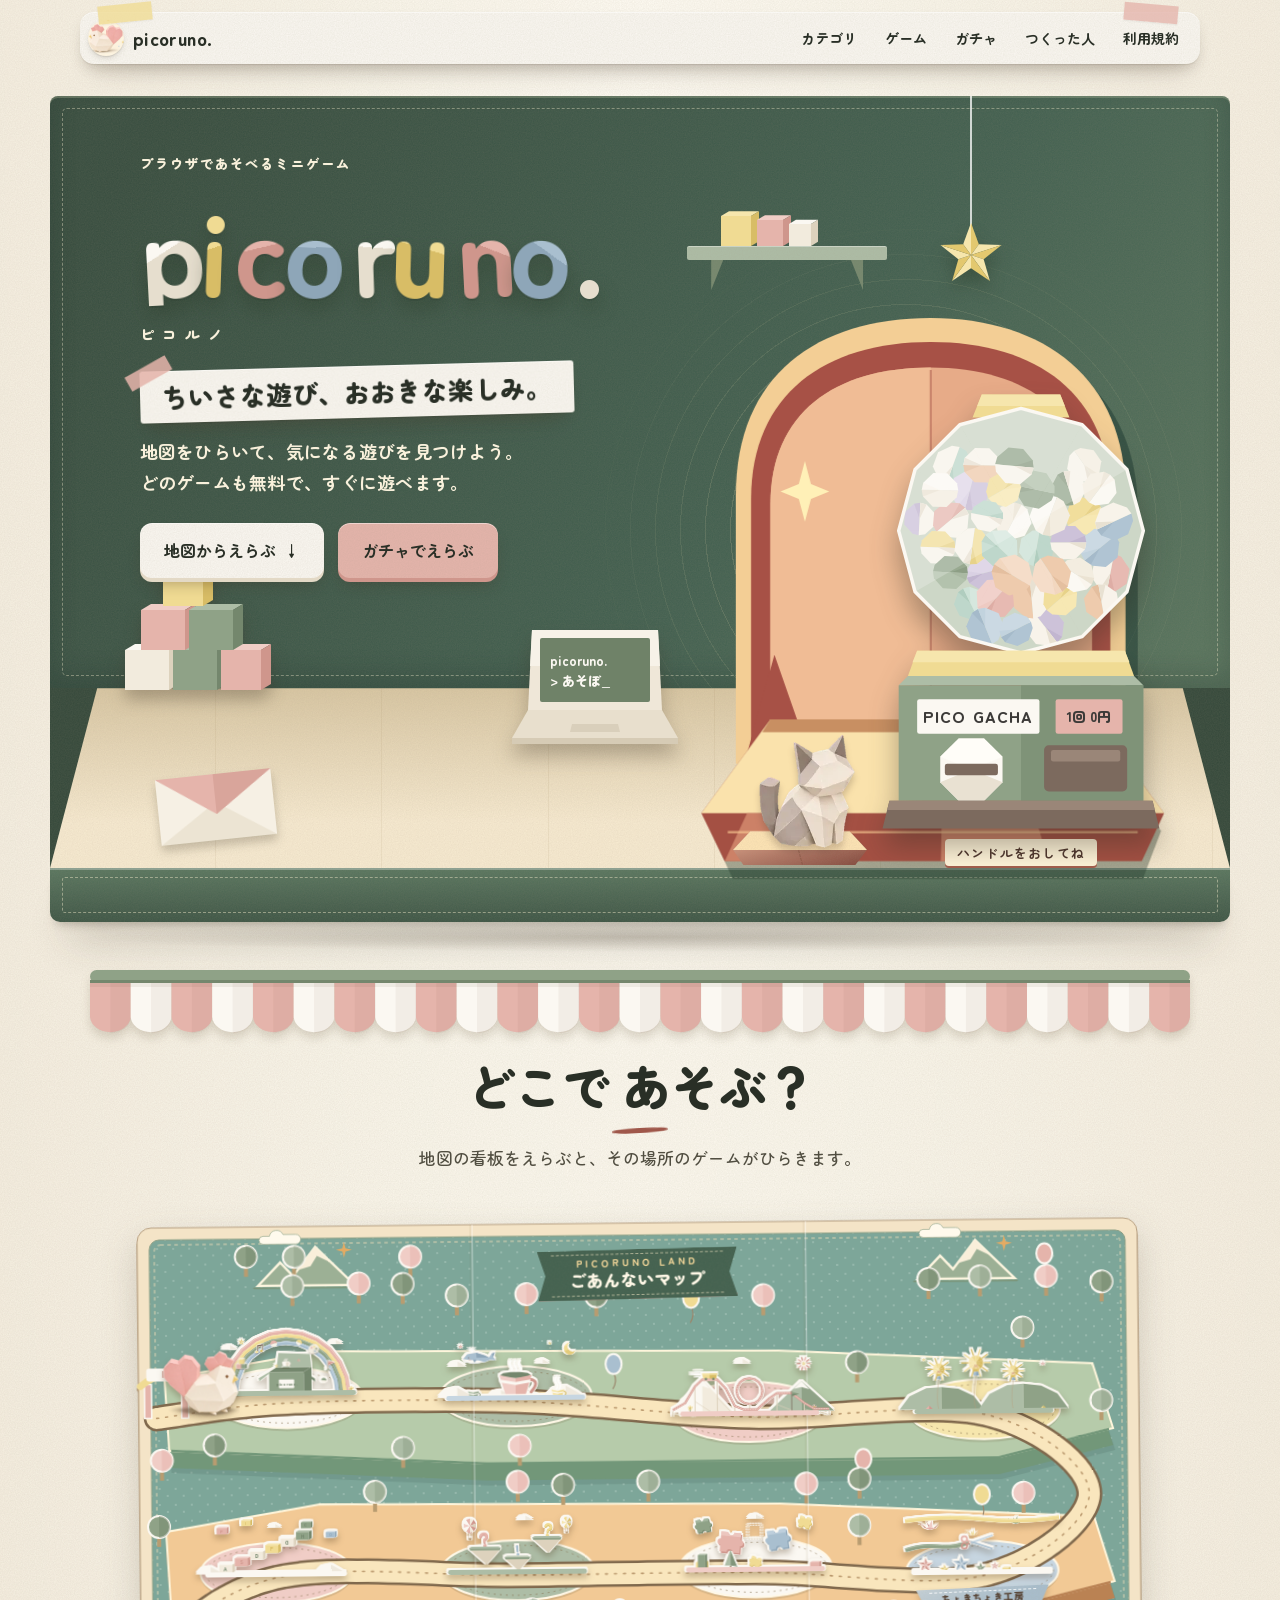
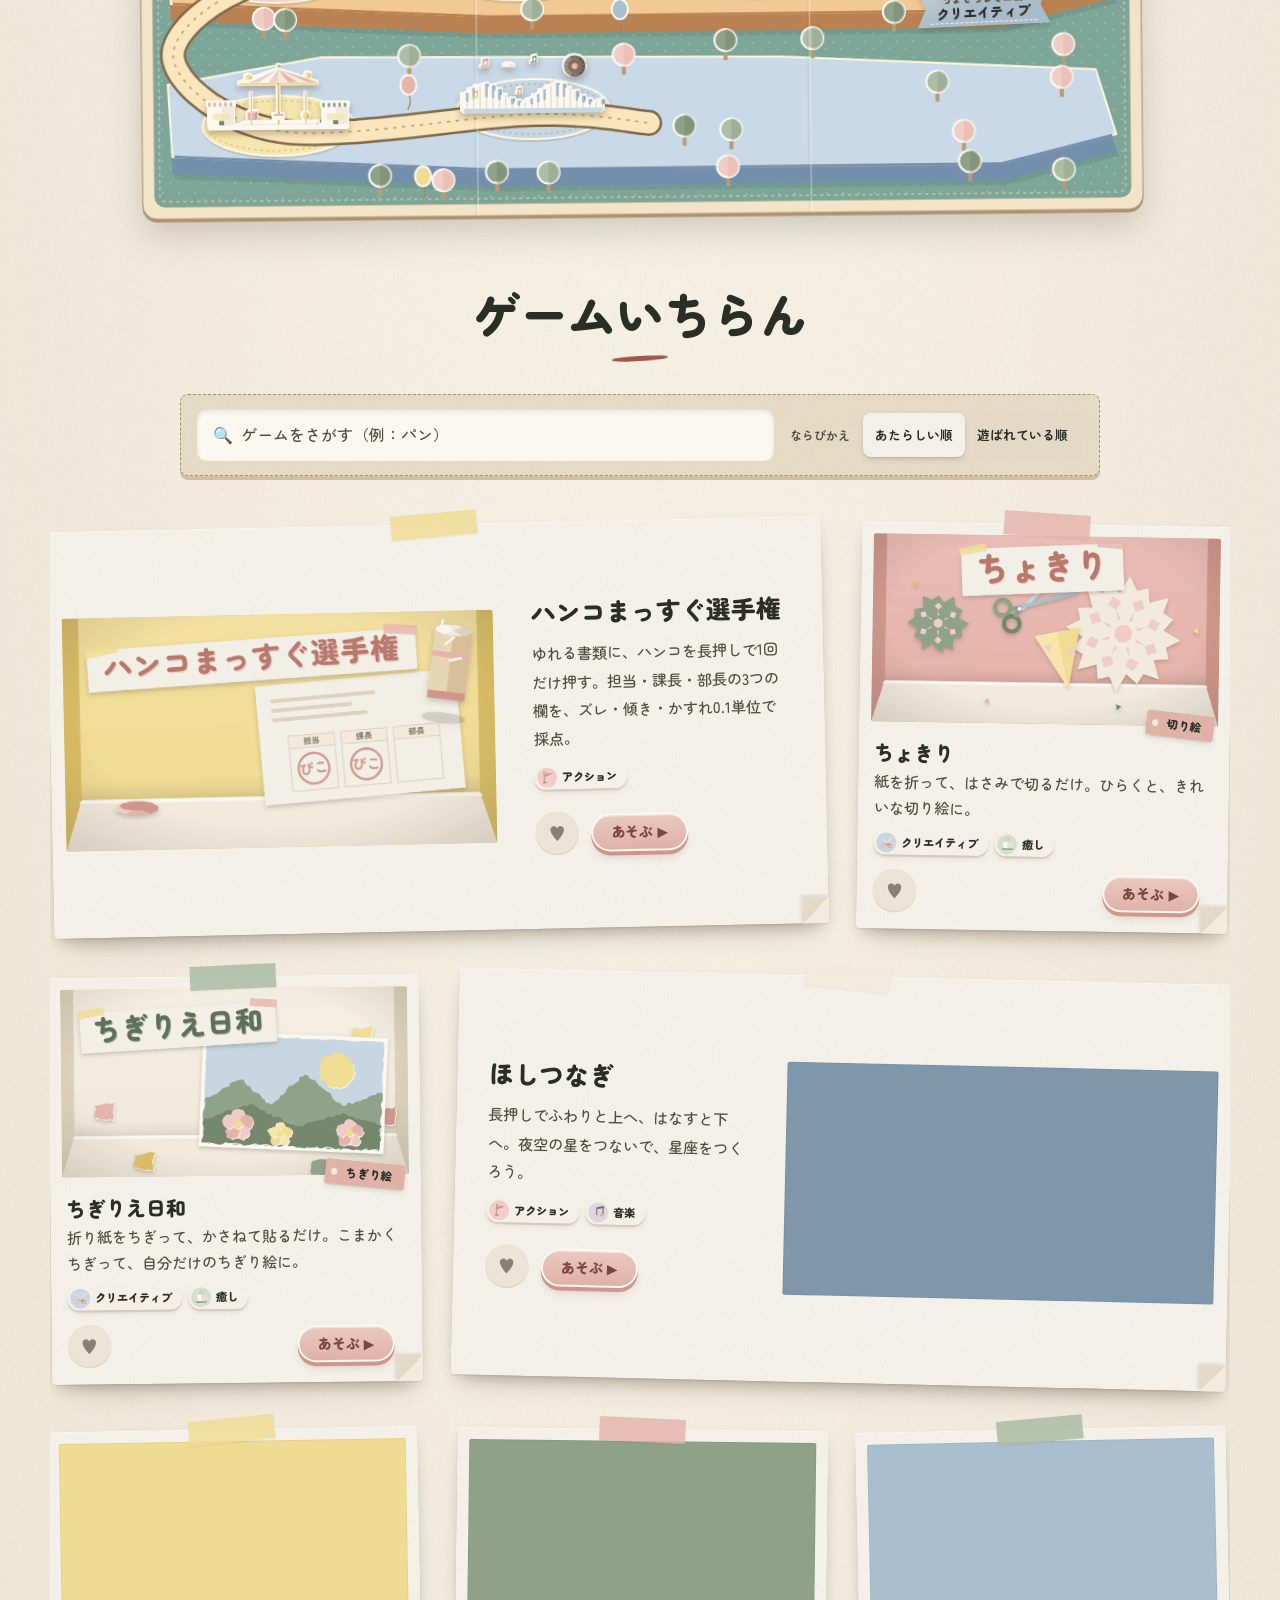
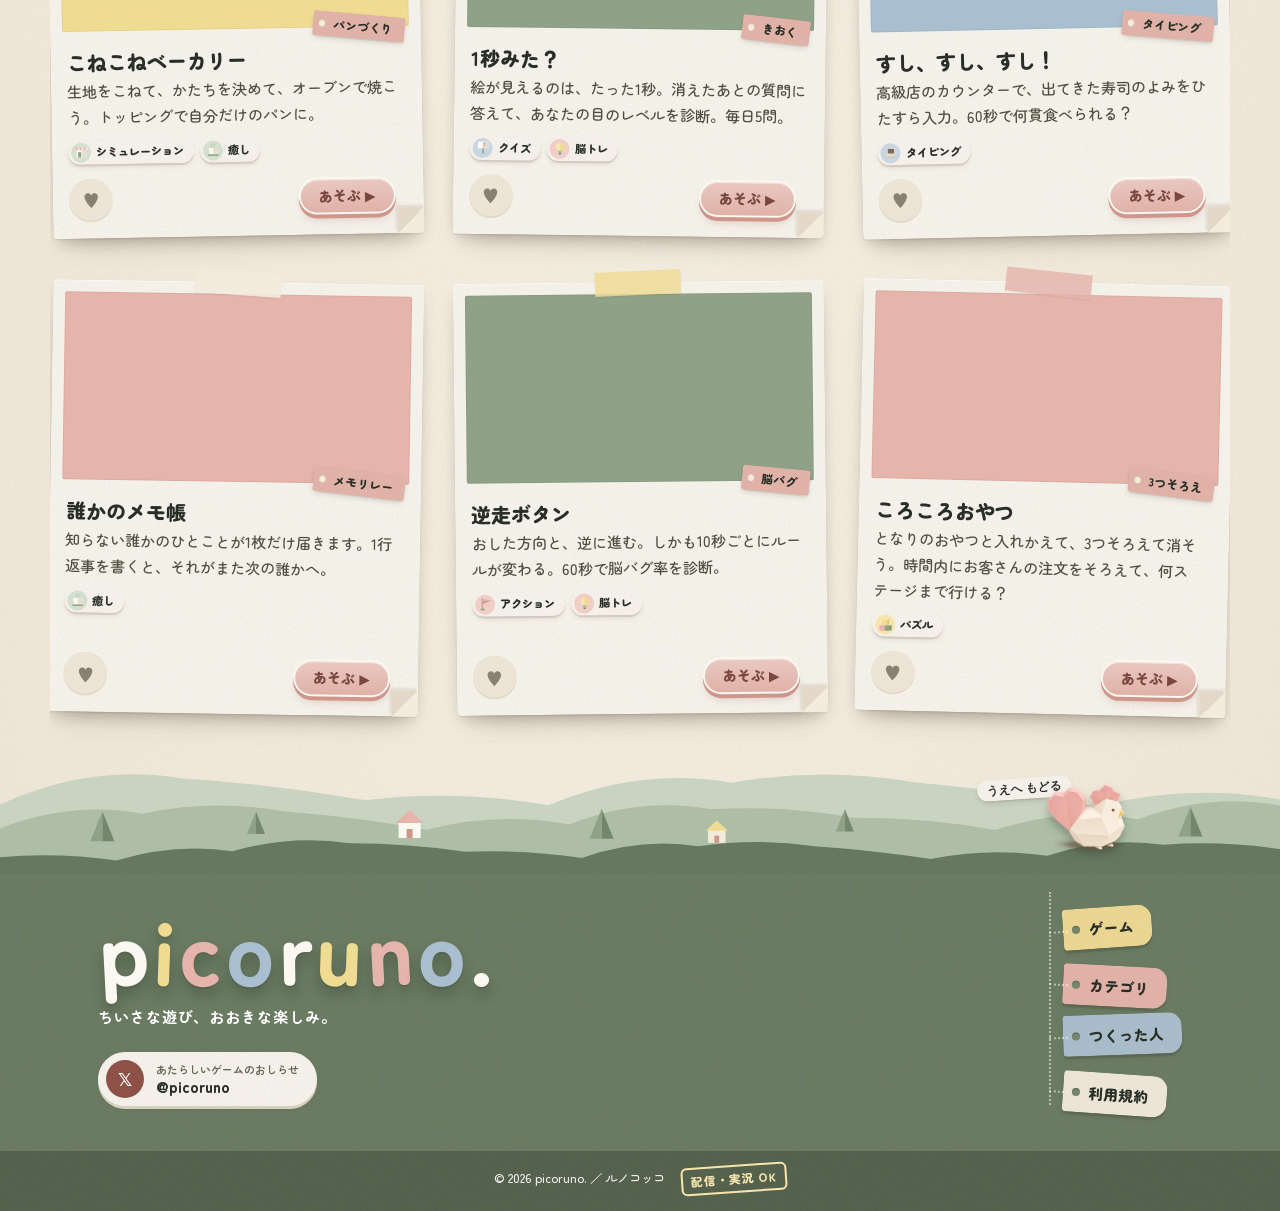
==== commit 8036589b: "Build a pop-up toy stage and layered island map" ====
--- a/index.html
+++ b/index.html
@@ -600,9 +600,35 @@
 .spot .rib small{color:#564334}
 
 @media (max-width:368px){.spot .rib em{font-size:.9rem}.spot .rib small{font-size:.65rem}}
+/* ガチャと猫を、箱の手前に立ち上がる一枚の舞台に */
+.hero .toy-stage{
+  position:absolute;z-index:2;right:3.7%;bottom:34px;
+  width:clamp(390px,43%,530px);height:clamp(440px,46vw,590px);
+  pointer-events:none;overflow:visible;
+}
+.toy-stage .stage-arch{transform-origin:50% 88%;transform-box:view-box}
+.toy-stage .stage-platform{transform-origin:50% 82%;transform-box:view-box}
+.hero .gacha-hint{
+  display:table;margin:6px auto 0;padding:2px 12px;border-radius:4px;
+  background:#fff4d9;color:#50372e;box-shadow:0 2px 0 #a45e4c;
+}
+.hero .cat-platform{--paper-front:#81463b;--paper-top:#ffe5b5}
+@media (prefers-reduced-motion:no-preference){
+  .toy-stage .stage-arch{animation:stage-unfold .75s .07s var(--ease-out) both}
+  .toy-stage .stage-platform{animation:stage-unfold .65s var(--ease-out) both}
+}
+@keyframes stage-unfold{from{opacity:.35;transform:scaleY(.12) skewX(-7deg)}}
+@media (max-width:900px){
+  .hero .toy-stage{right:50%;transform:translateX(54%);bottom:37px;width:380px;height:320px}
+}
+@media (max-width:640px){
+  .hero .toy-stage{width:min(93%,345px);height:auto;aspect-ratio:500 / 440;bottom:22px}
+  .hero .gacha-hint{padding-inline:7px;font-size:.72rem}
+}
+
 /* 切り抜きの広場、地図の折り目、道案内のアニメーション */
 .board .ribbon{
-  top:18px;padding:7px 32px 8px;
+  top:26px;padding:7px 32px 8px;
   color:#fff8e7;background:var(--grain),#3f5f4d;
 }
 .board .ribbon small{color:#f2d699}
@@ -615,10 +641,18 @@
   background:var(--grain),linear-gradient(160deg,#fff8ef57,transparent 52%),var(--d);
 }
 .spot .rib small{font-weight:900}
+.spot.has-mini .ic.mini{width:150px;height:65px}
+.spot.has-mini{--ic:65px}
+@media (max-width:639px){
+  .spot.has-mini .ic.mini{width:110px;height:48px}
+  .spot.has-mini{--ic:48px}
+}
 .spot[aria-pressed="true"] .rib{background:var(--grain),#f5d785}
 .spot:focus-visible,.spot:hover{z-index:5}
+.map-island{transform-box:fill-box;transform-origin:50% 100%}
 .map-route-glow{opacity:0;stroke-dasharray:1;stroke-dashoffset:1}
 @media (prefers-reduced-motion:no-preference){
+  .board.map-revealed > .map .map-island{animation:unfold-island .5s var(--island-delay) var(--ease-out) backwards}
   .board.map-revealed .map-route-glow{animation:trace-route 1.45s .12s var(--ease-out) both}
   .board.map-revealed > .spot .ic > svg{animation:raise-landmark .56s var(--ease-pop) backwards;animation-delay:var(--arrival)}
   .spot:is(:hover,:focus-visible) .ic.mini > svg{animation:lift-landmark .42s var(--ease-pop)}
@@ -627,6 +661,7 @@
   .board.map-visible:not(.folding) > .map .paper-cloud{animation:cloud-pass 3.9s ease-in-out both}
   .board.map-visible:not(.folding) > .map .paper-sparkle{animation:paper-glint .7s var(--twinkle-delay) ease-in-out 2 alternate both}
 }
+@keyframes unfold-island{from{transform:translateY(8px) scaleY(.82)}}
 @keyframes trace-route{
   0%{opacity:0;stroke-dashoffset:1}
   20%{opacity:.9}
@@ -734,6 +769,26 @@
       <svg class="prop envelope" viewBox="0 0 120 70" aria-hidden="true">
         <rect x="2" y="2" width="116" height="66" fill="#f6f0e4"/><polygon points="2,68 60,30 118,68" fill="#ece4d3"/>
         <polygon points="2,2 118,2 60,42" fill="#e5b4ab"/><polygon points="60,42 118,2 60,2" fill="#d9a59b"/>
+      </svg>
+      <svg class="toy-stage" viewBox="0 0 500 465" preserveAspectRatio="none" aria-hidden="true" focusable="false">
+        <g class="stage-arch">
+          <path d="M56 367V155C56 60 136 15 248 15S440 63 440 155V367Z" fill="#233e35" opacity=".55" transform="translate(12 12)"/>
+          <path d="M56 367V155C56 60 136 15 248 15S440 63 440 155V367Z" fill="#f3ce95"/>
+          <path d="M71 365V158C71 75 144 34 248 34S425 75 425 158V365Z" fill="#a75146"/>
+          <path d="M90 367V162C90 90 153 54 248 54S407 92 407 162V367Z" fill="#e7ab88"/>
+          <path d="M90 367V162C90 90 153 54 248 54V367Z" fill="#f0bc95"/>
+          <path d="M248 56V364M90 367H407" fill="none" stroke="#a55448" stroke-width="2" opacity=".5"/>
+          <path d="M124 128l6 18 18 6-18 6-6 18-6-18-18-6 18-6zm251 44 5 14 14 5-14 5-5 14-5-14-14-5 14-5z" fill="#fff0b7"/>
+          <path d="M67 359l27-78 34 78zM373 361l34-84 23 84z" fill="#a75146"/>
+        </g>
+        <g class="stage-platform">
+          <path d="M31 411l66-70h309l69 70-18 38H53Z" fill="#273b2d" opacity=".38" transform="translate(0 9)"/>
+          <path d="M22 406l68-74h320l68 74-22 38H45Z" fill="#a45043"/>
+          <path d="M22 406l68-74h320l68 74Z" fill="#fae2ac"/>
+          <path d="M45 444l22-38h94l-9 38zm213 0 1-38h91l14 38z" fill="#cc8167"/>
+          <path d="M90 332h320l-10 10H82z" fill="#c88f62"/>
+          <path d="M48 421h404" stroke="#f8c691" stroke-width="2" opacity=".65"/>
+        </g>
       </svg>
       <button class="prop cat" id="cat" type="button" aria-label="ねこに話しかける">
         <span class="cat-platform" aria-hidden="true"></span>
@@ -1377,8 +1432,8 @@
 const mapSvg=document.getElementById("map");
 const jit=(i,k)=>Math.sin(i*12.9898+k*78.233)*43758.5453%1;
 function layoutMap(){
-  const W=board.clientWidth, sp=W<640, cols=W<360?2:sp?3:5, n=tiles.length, rows=Math.ceil(n/cols);
-  const padX=cols===2?W*.245:sp?Math.max(W*.15,64):W*.1, top=sp?140:150, rowH=sp?114:128, H=top+(rows-1)*rowH+(sp?60:66);
+  const W=board.clientWidth, sp=W<640, cols=sp?2:4, n=tiles.length, rows=Math.ceil(n/cols);
+  const padX=sp?W*.245:W*.145, top=sp?162:190, rowH=sp?130:153, H=top+(rows-1)*rowH+(sp?77:95);
   board.style.setProperty("--h",H+"px");
   /* 道しるべの位置（へび行） */
   const A=tiles.map((t,i)=>{ const r=Math.floor(i/cols), c0=i%cols, c=r%2?cols-1-c0:c0;
@@ -1400,9 +1455,9 @@
   const cum=[0]; for(let i=1;i<pts.length;i++) cum.push(cum[i-1]+Math.hypot(pts[i][0]-pts[i-1][0],pts[i][1]-pts[i-1][1]));
   Object.assign(MAP,{pts,cum,spotD:spotIdx.map(i=>cum[i]),W,H,sp});
   tiles.forEach((t,i)=>{ t.style.left=A[i][0]+"px"; t.style.top=A[i][1]+"px"; });
-  drawMap(A);
-}
-function drawMap(A){
+  drawMap(A,rows,top,rowH);
+}
+function drawMap(A,rows,top,rowH){
   const {W,H,pts,sp}=MAP, f=sp?.72:1, m=sp?8:12;
   const road="M"+pts.map(p=>p[0].toFixed(1)+" "+p[1].toFixed(1)).join(" L");
   const near=(x,y,r)=>pts.some((p,i)=>i%3===0 && Math.hypot(p[0]-x,p[1]-y)<r);
@@ -1414,11 +1469,22 @@
   const deco=[]; let k=0; const step=sp?34:40;
   for(let y=m+26;y<H-m-6;y+=step) for(let x=m+20;x<W-m-14;x+=step){
     const jx=x+jit(x,y)*14, jy=y+jit(y,x)*10;
-    if(Math.abs(jit(x*.7,y*.3))<.42) continue;
+    if(Math.abs(jit(x*.7,y*.3))<.68) continue;
     if(jy<(sp?62:70) && Math.abs(jx-W/2)<(sp?120:190)) continue;
     if(near(jx,jy,sp?26:32) || nearSpot(jx,jy)) continue;
     deco.push(k%7===3?balloon(jx,jy,k):tree(jx,jy,k)); k++;
   }
+  /* 島を段ごとに重ね、紙の断面を手前に見せる。 */
+  const islandColors=[["#b6cbaa","#729779"],["#f2c995","#ba8253"],["#c9d9e7","#748fac"],["#e7c0bf","#b17d82"],["#d0c6e3","#927fa7"]];
+  const islands=Array.from({length:rows},(_,row)=>{
+    const y=top+row*rowH, left=sp?18:26, right=W-left, depth=sp?12:17;
+    const edge=`M${left} ${y-39}L${W*.18} ${y-65} ${W*.64} ${y-61} ${right-20} ${y-45} ${right} ${y+20} ${W*.86} ${y+48} ${W*.35} ${y+49} ${left+4} ${y+33}Z`;
+    const [face,cut]=islandColors[row%islandColors.length];
+    return `<g class="map-island" style="--island-delay:${row*95}ms"><path d="${edge}" fill="#496359" opacity=".2" transform="translate(2 ${depth+5})"/>
+      <path d="${edge}" fill="${cut}" transform="translate(0 ${depth})"/>
+      <path d="${edge}" fill="${face}" stroke="#fff6dc" stroke-width="2"/>
+      <path d="M${left+6} ${y+33}L${W*.35} ${y+49} ${W*.86} ${y+48} ${right-4} ${y+21}" stroke="${cut}" stroke-width="2.5" fill="none"/></g>`;
+  }).join("");
   /* 台紙を重ねた広場と、地図上部の切り抜き */
   const plaza=A.map(([x,y],i)=>{
     const rx=sp?48:76, ry=sp?21:30;
@@ -1440,13 +1506,13 @@
   /* 三つ折りパンフの折り目 */
   const folds=(sp?[W/2]:[W/3,W*2/3]).map(x=>`<rect x="${x-1}" y="0" width="2" height="${H}" fill="#7a6648" opacity=".08"/><rect x="${x+1}" y="0" width="1.5" height="${H}" fill="#fff" opacity=".35"/>`).join("");
   mapSvg.setAttribute("viewBox",`0 0 ${W} ${H}`);
-  mapSvg.innerHTML=`<defs><pattern id="lawn" width="16" height="16" patternUnits="userSpaceOnUse"><rect width="16" height="16" fill="#d2dfc6"/><circle cx="4" cy="5" r="1.1" fill="#b6c9ac"/><circle cx="12" cy="12" r="1.1" fill="#b6c9ac"/></pattern></defs>
+  mapSvg.innerHTML=`<defs><pattern id="lawn" width="16" height="16" patternUnits="userSpaceOnUse"><rect width="16" height="16" fill="#7da699"/><circle cx="4" cy="5" r="1.1" fill="#9abbb0"/><circle cx="12" cy="12" r="1.1" fill="#9abbb0"/></pattern></defs>
     <rect x="0" y="0" width="${W}" height="${H}" rx="14" fill="#f4e4c7" stroke="#b8a183"/>
     <rect x="${m}" y="${m}" width="${W-2*m}" height="${H-2*m}" rx="10" fill="url(#lawn)" stroke="#8da086"/>
     <rect x="${m+5}" y="${m+5}" width="${W-2*m-10}" height="${H-2*m-10}" rx="7" fill="none" stroke="#adbda6" stroke-width="2" stroke-dasharray="2 5" stroke-linecap="round"/>
-    ${skyline}${plaza}
-    <path d="${road}" fill="none" stroke="#b8a784" stroke-width="${sp?24:30}" stroke-linecap="round" stroke-linejoin="round"/>
-    <path d="${road}" fill="none" stroke="#f7f0e1" stroke-width="${sp?18:23}" stroke-linecap="round" stroke-linejoin="round"/>
+    ${skyline}${islands}${plaza}
+    <path d="${road}" fill="none" stroke="#80694d" stroke-width="${sp?20:26}" stroke-linecap="round" stroke-linejoin="round"/>
+    <path d="${road}" fill="none" stroke="#f9e6bd" stroke-width="${sp?15:21}" stroke-linecap="round" stroke-linejoin="round"/>
     <path d="${road}" fill="none" stroke="#bc9b70" stroke-width="1.6" stroke-dasharray="2 7" stroke-linecap="round"/>
     <path class="map-route-glow" d="${road}" pathLength="1" fill="none" stroke="#a15c43" stroke-width="2.8" stroke-linecap="round"/>
     ${deco.join("")}${gate}${folds}`;
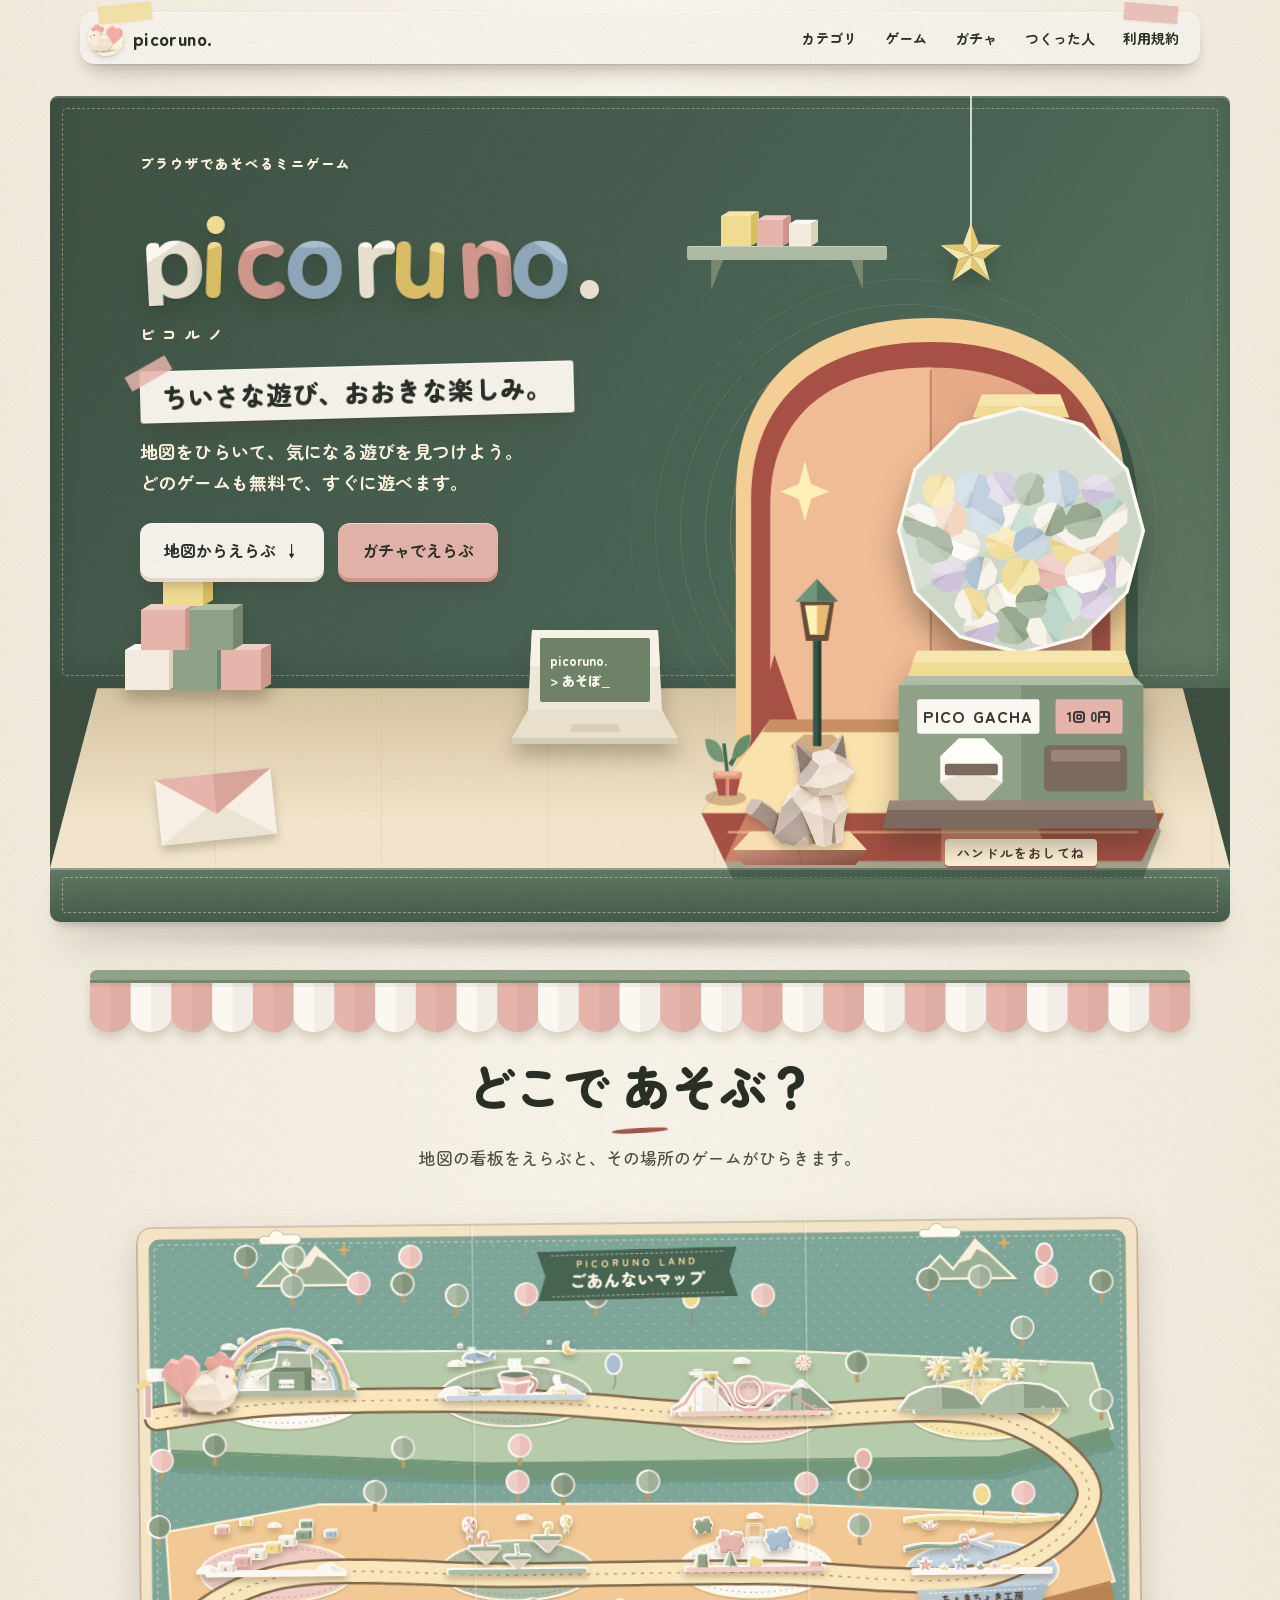
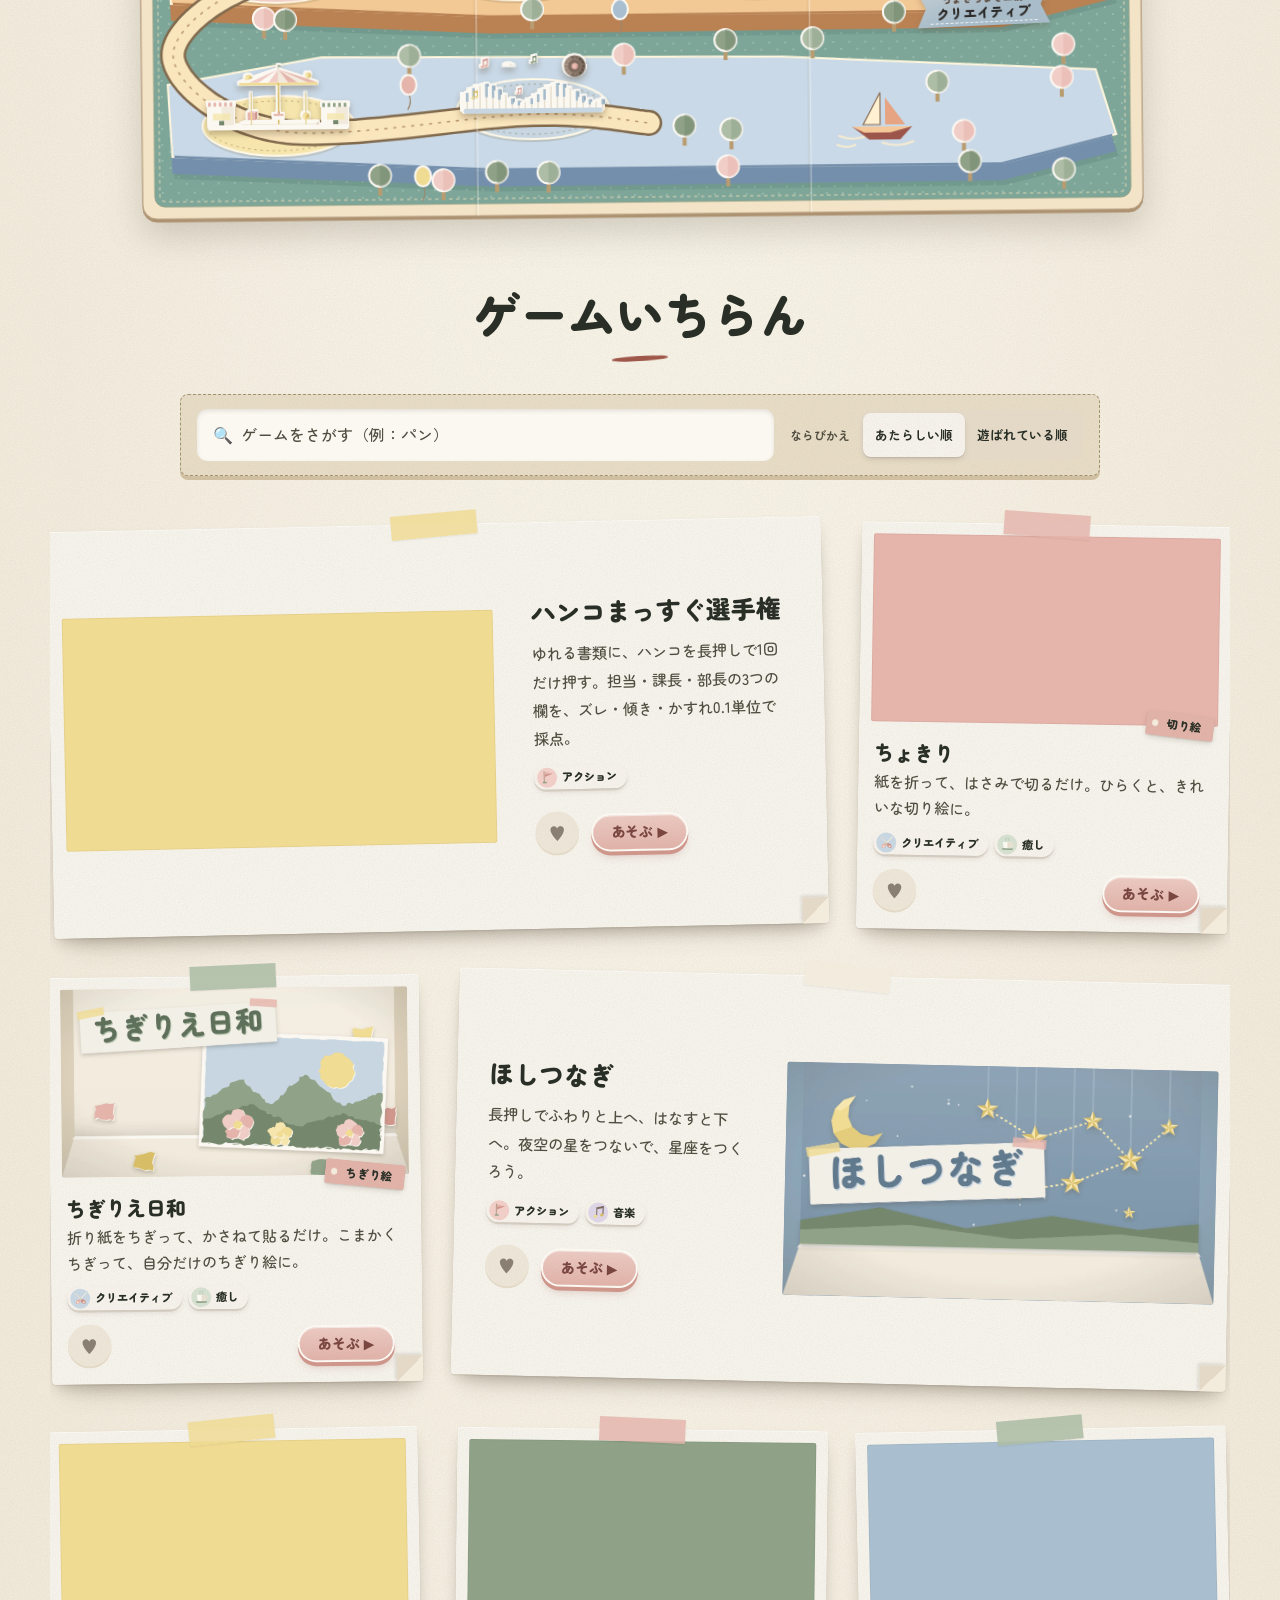
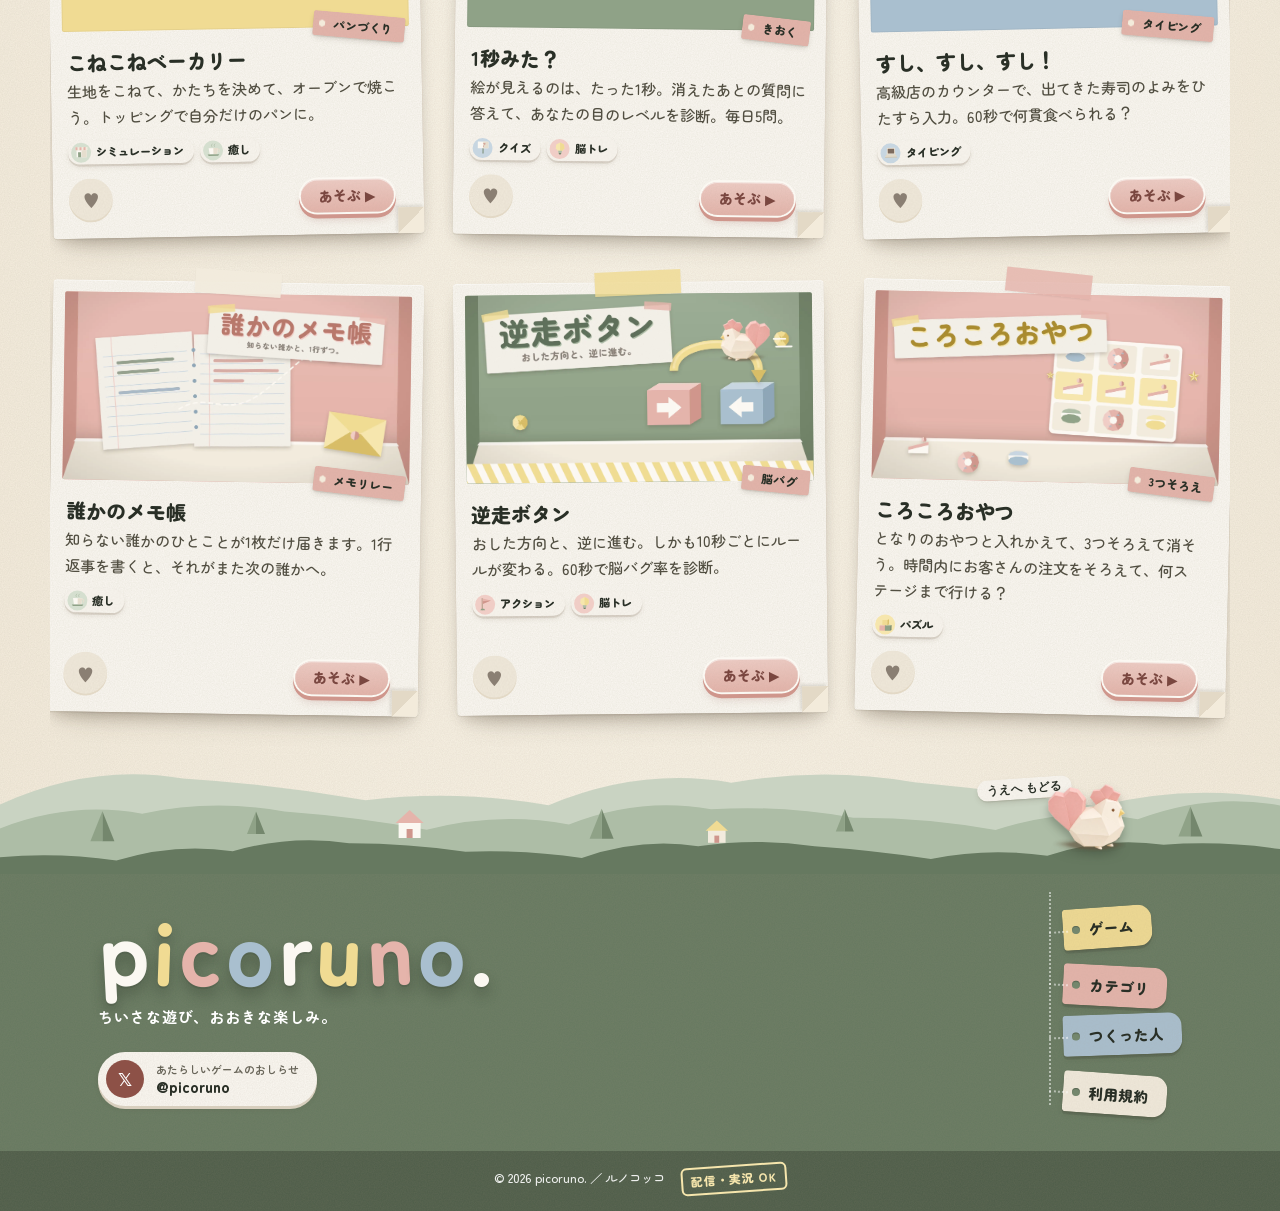
==== commit 15b3953e: "Add paper lantern, planter, and sailboat props" ====
--- a/index.html
+++ b/index.html
@@ -615,8 +615,10 @@
 .hero .cat-platform{--paper-front:#81463b;--paper-top:#ffe5b5}
 @media (prefers-reduced-motion:no-preference){
   .toy-stage .stage-arch{animation:stage-unfold .75s .07s var(--ease-out) both}
+  .toy-stage .stage-lantern{animation:lantern-light 1s .42s ease-out both}
   .toy-stage .stage-platform{animation:stage-unfold .65s var(--ease-out) both}
 }
+@keyframes lantern-light{from{opacity:.25}60%{opacity:.85}}
 @keyframes stage-unfold{from{opacity:.35;transform:scaleY(.12) skewX(-7deg)}}
 @media (max-width:900px){
   .hero .toy-stage{right:50%;transform:translateX(54%);bottom:37px;width:380px;height:320px}
@@ -658,6 +660,7 @@
   .spot:is(:hover,:focus-visible) .ic.mini > svg{animation:lift-landmark .42s var(--ease-pop)}
   .board:not(.map-visible) :is(.map-route-glow,.spot .ic.mini > svg){animation-play-state:paused}
   .spot.is-arriving .sign{animation:stamp-sign .45s var(--ease-pop)}
+  .board.map-revealed.map-visible > .map .map-boat{animation:boat-bob 1.9s ease-in-out 2}
   .board.map-visible:not(.folding) > .map .paper-cloud{animation:cloud-pass 3.9s ease-in-out both}
   .board.map-visible:not(.folding) > .map .paper-sparkle{animation:paper-glint .7s var(--twinkle-delay) ease-in-out 2 alternate both}
 }
@@ -671,6 +674,7 @@
 @keyframes raise-landmark{0%{transform:translateY(4px) scaleY(.87)}60%{transform:translateY(-5px) scaleY(1.04)}}
 @keyframes lift-landmark{45%{transform:translateY(-4px) rotate(-2deg)}}
 @keyframes stamp-sign{35%{transform:rotate(-4deg) scale(1.17)}}
+@keyframes boat-bob{50%{translate:3px -3px;rotate:-3deg}}
 @keyframes cloud-pass{50%{translate:10px -3px}}
 @keyframes paper-glint{from{opacity:.35}to{opacity:1}}
 .finder{
@@ -788,6 +792,25 @@
           <path d="M45 444l22-38h94l-9 38zm213 0 1-38h91l14 38z" fill="#cc8167"/>
           <path d="M90 332h320l-10 10H82z" fill="#c88f62"/>
           <path d="M48 421h404" stroke="#f8c691" stroke-width="2" opacity=".65"/>
+        </g>
+        <g class="stage-lantern" transform="translate(136 353)">
+          <path d="M-26 0l13-9h28l13 9-12 8h-33z" fill="#926344" opacity=".42"/>
+          <path d="M-4 0v-111h8V0z" fill="#355649"/>
+          <path d="M1 0v-111h3V0z" fill="#203c33"/>
+          <path d="M-17-114h34l-6 31h-22z" fill="#684b38"/>
+          <path d="M-12-111h24l-5 23H-7z" fill="#fff2b5"/>
+          <path d="M0-111h12l-5 23H0z" fill="#e7bc70"/>
+          <path d="M-21-114L0-132l21 18z" fill="#527761"/>
+          <path d="M-21-114L0-132v18z" fill="#70957b"/>
+        </g>
+        <g transform="translate(46 394) scale(.88)">
+          <ellipse rx="23" ry="7" fill="#926344" opacity=".38"/>
+          <path d="M0-21l-4-28h4l4 28zm3-10 15-19 3 2L7-28z" fill="#436953"/>
+          <path d="M-2-32Q-22-32-23-53Q-3-54-2-32Z" fill="#729776"/>
+          <path d="M7-34Q9-56 28-57Q28-39 7-34Z" fill="#638d6b"/>
+          <path d="M-14-23h32L12-2H-8z" fill="#a95148"/>
+          <path d="M-14-23h32v6h-32zM0-17h4V-2H0z" fill="#dc987e"/>
+          <path d="M-13-24h31l-6 4h-21z" fill="#f2b599"/>
         </g>
       </svg>
       <button class="prop cat" id="cat" type="button" aria-label="ねこに話しかける">
@@ -1501,6 +1524,16 @@
     <path class="paper-cloud" d="M-14-52h-41a5 5 0 0 1 0-10h8a9 9 0 0 1 17-2h16a6 6 0 0 1 0 12z" fill="#fffaed" stroke="#a6b49a"/>
     <path class="paper-sparkle" style="--twinkle-delay:${i*.47}s" d="M46-54l2 8 8 2-8 2-2 8-2-8-8-2 8-2z" fill="#e3ab63"/>
   </g>`).join("");
+  const boatX=sp?W*.5:W*.74, boatY=sp?top+rowH*1.5+8:top+rowH*(rows-1)+4;
+  const boat=`<g transform="translate(${boatX} ${boatY}) scale(${sp?.63:1})">
+    <path d="M-43 15q13 6 28 0m15 7q15 6 31-1m-76 3q10 4 18 0" fill="none" stroke="#f4ead2" stroke-width="2" stroke-linecap="round"/>
+    <g class="map-boat">
+      <path d="M-2-28L-19 4h17z" fill="#fff1d1" stroke="#8a715b" stroke-width="1.2"/>
+      <path d="M3-23L23 4H3z" fill="#e6a483"/>
+      <path d="M-30 6h60L18 19h-31z" fill="#9c554b"/>
+      <path d="M-30 6h60L8 12h-26z" fill="#f4c899"/>
+    </g>
+  </g>`;
   /* 入口ゲート */
   const g0=pts[0], gate=`<g transform="translate(${(g0[0]+(sp?6:10)).toFixed(1)} ${g0[1].toFixed(1)}) scale(${f})"><rect x="-22" y="-34" width="7" height="34" fill="#e5b4ab" stroke="#fbf8f2" stroke-width="1.5"/><rect x="15" y="-34" width="7" height="34" fill="#e5b4ab" stroke="#fbf8f2" stroke-width="1.5"/><path d="M-26 -32 q26 -22 52 0" fill="none" stroke="#f0db93" stroke-width="7" stroke-linecap="round"/><rect x="-20" y="-50" width="40" height="13" rx="3" fill="#fbf8f2"/><text y="-40" text-anchor="middle" font-size="9" font-weight="900" fill="#cf968c" font-family="Zen Maru Gothic,sans-serif">IN</text></g>`;
   /* 三つ折りパンフの折り目 */
@@ -1515,7 +1548,7 @@
     <path d="${road}" fill="none" stroke="#f9e6bd" stroke-width="${sp?15:21}" stroke-linecap="round" stroke-linejoin="round"/>
     <path d="${road}" fill="none" stroke="#bc9b70" stroke-width="1.6" stroke-dasharray="2 7" stroke-linecap="round"/>
     <path class="map-route-glow" d="${road}" pathLength="1" fill="none" stroke="#a15c43" stroke-width="2.8" stroke-linecap="round"/>
-    ${deco.join("")}${gate}${folds}`;
+    ${deco.join("")}${boat}${gate}${folds}`;
 }
 function pointAt(d){
   const {pts,cum}=MAP; d=Math.max(0,Math.min(cum[cum.length-1],d));
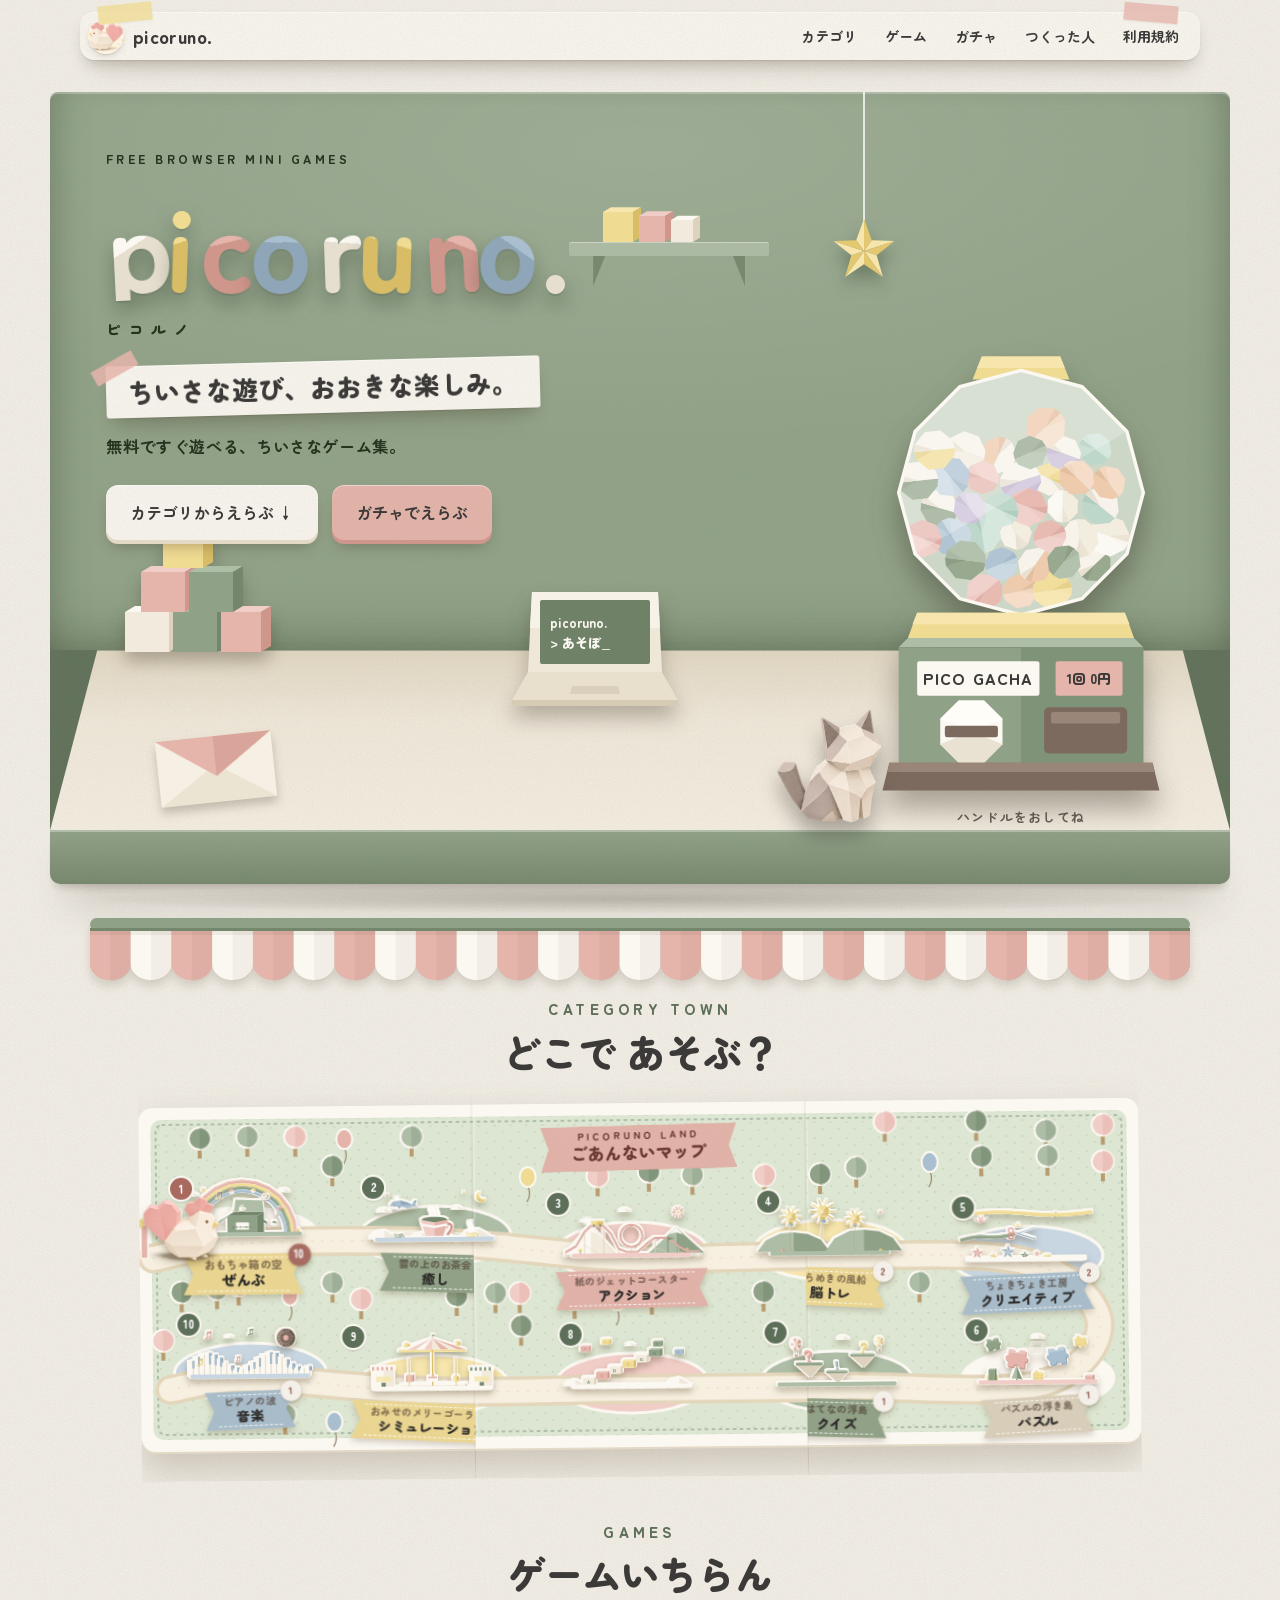
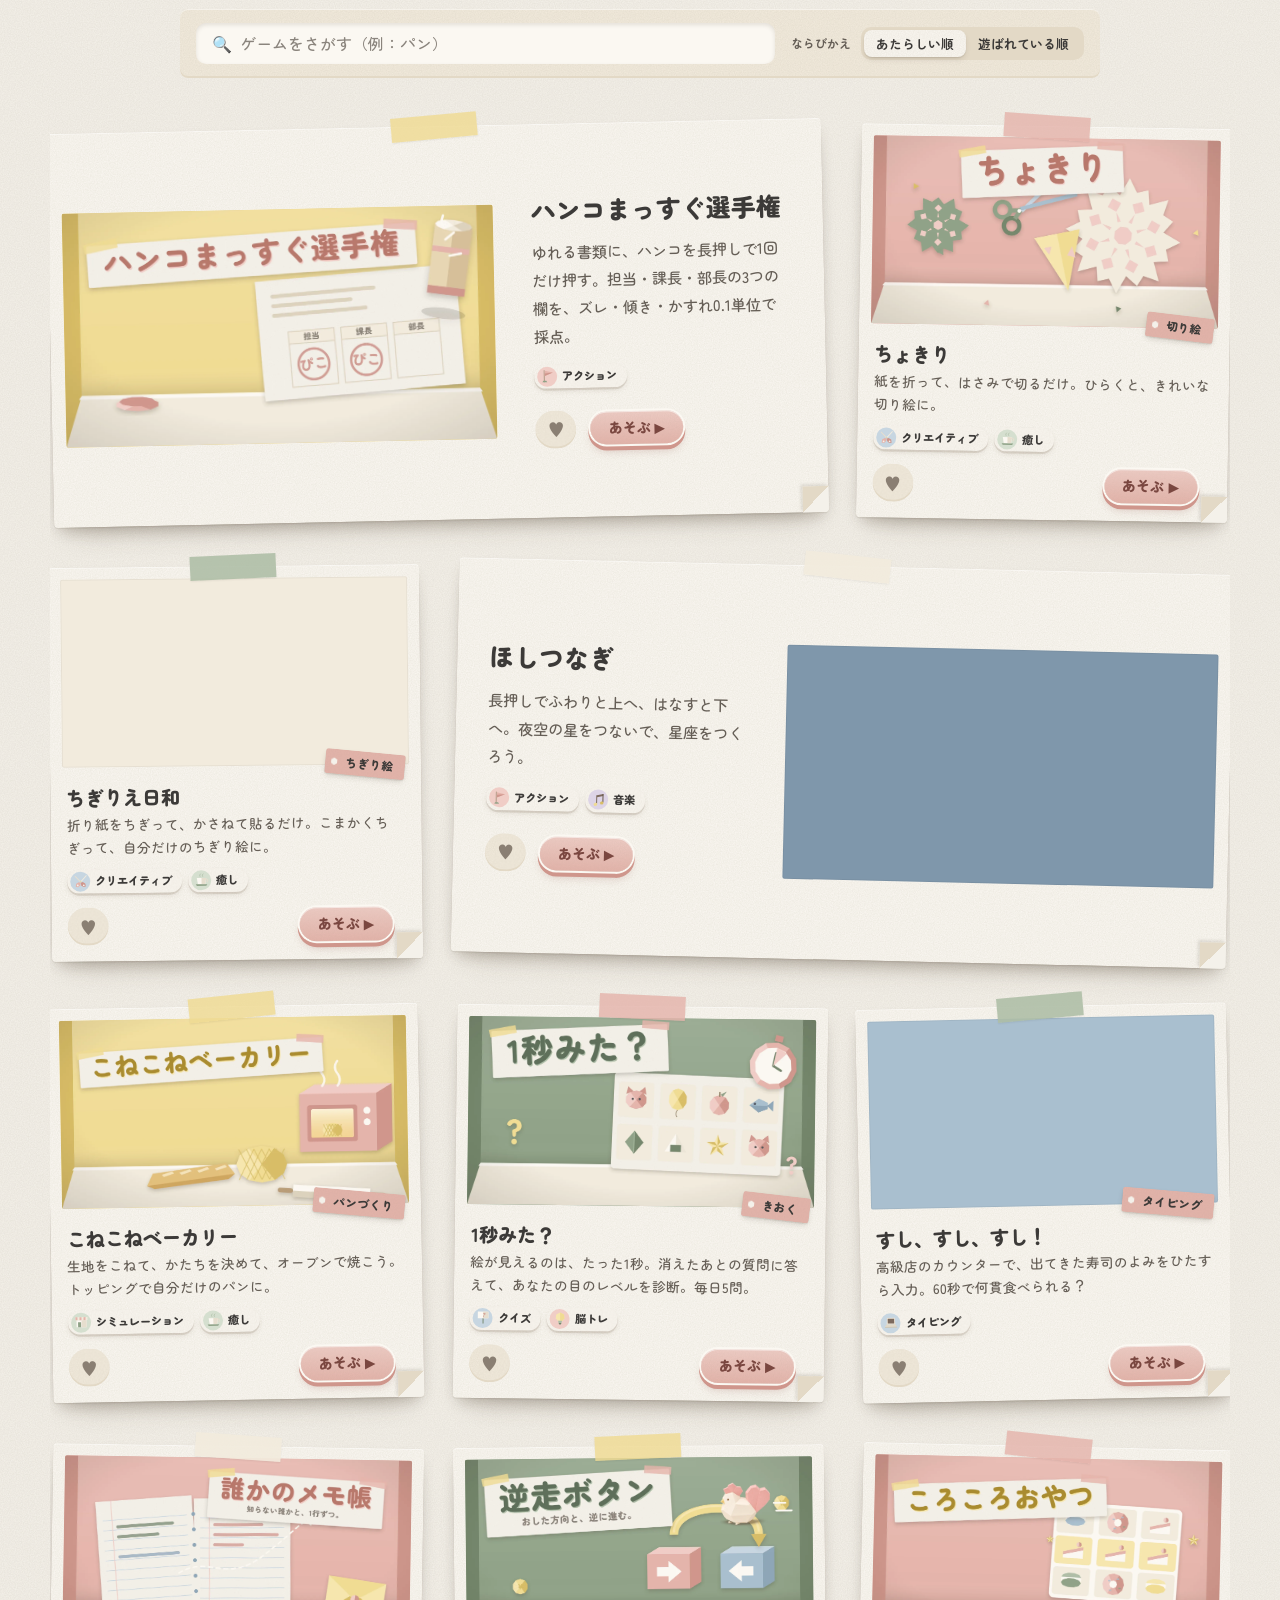
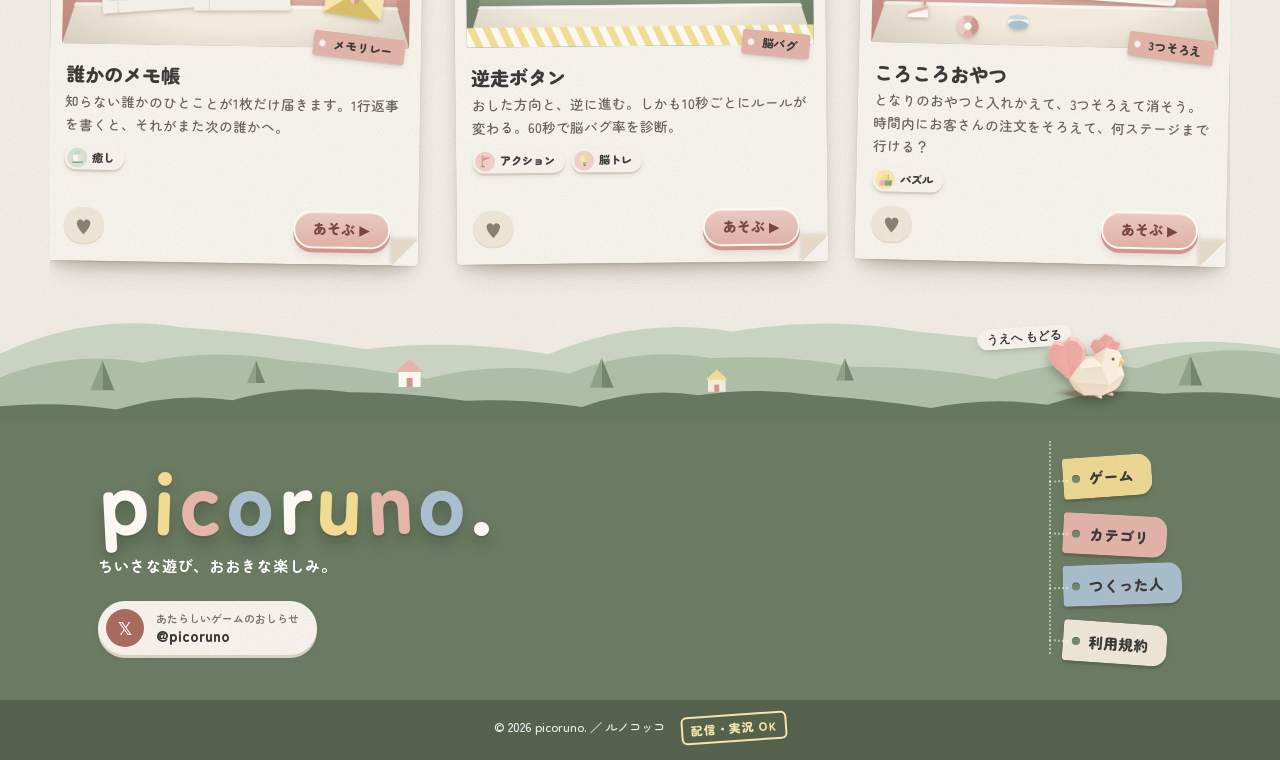
==== commit b50609b0: "Restore the original site and unfold its existing white floor" ====
--- a/index.html
+++ b/index.html
@@ -25,8 +25,7 @@
 <meta name="theme-color" content="#8fa287">
 <link rel="preconnect" href="https://fonts.googleapis.com">
 <link rel="preconnect" href="https://fonts.gstatic.com" crossorigin>
-<link href="https://fonts.googleapis.com/css2?family=Zen+Maru+Gothic:wght@500;700;900&display=swap" rel="stylesheet" media="print" onload="this.media='all'">
-<noscript><link href="https://fonts.googleapis.com/css2?family=Zen+Maru+Gothic:wght@500;700;900&display=swap" rel="stylesheet"></noscript>
+<link href="https://fonts.googleapis.com/css2?family=Zen+Maru+Gothic:wght@500;700;900&display=swap" rel="stylesheet">
 <link rel="stylesheet" href="site.css">
 <style>
 /* =========================================================
@@ -36,7 +35,8 @@
 
 /* ---------- ヒーロー：ふたを開けた緑の箱 ---------- */
 .hero{position:relative;padding:92px 0 0;--px:0;--py:0}
-.box{position:relative;width:min(1180px,calc(100% - 32px));margin:0 auto;isolation:isolate}
+.box{position:relative;width:min(1180px,calc(100% - 32px));margin:0 auto;animation:boxIn .9s var(--ease-out) both}
+@keyframes boxIn{from{opacity:0;transform:translateY(30px)}}
 .wall{
   position:relative;min-height:480px;padding:56px 56px 110px;border-radius:8px 8px 0 0;overflow:hidden;
   background:var(--grain),var(--fiber),radial-gradient(120% 90% at 50% 10%,rgba(255,255,255,.12),transparent 60%),var(--sage);
@@ -45,6 +45,18 @@
 .floor{position:relative;height:180px;background:var(--grain),var(--sage-dd)}
 .floor::before{content:"";position:absolute;inset:0;clip-path:polygon(4% 0,96% 0,100% 100%,0 100%);
   background:var(--grain),var(--fiber),linear-gradient(180deg,#e2d8c4,var(--cream) 40%,#f6f0e4)}
+/* 元の白い床を、奥の折り目から手前へひらく。 */
+@media (prefers-reduced-motion:no-preference){
+  .floor::before{
+    transform-origin:50% 0;
+    animation:unfold-floor .92s .12s var(--ease-out) backwards;
+  }
+  @keyframes unfold-floor{
+    0%{transform:perspective(950px) rotateX(-74deg)}
+    76%{transform:perspective(950px) rotateX(9deg)}
+    100%{transform:none}
+  }
+}
 .lip{position:relative;height:54px;border-radius:0 0 10px 10px;background:var(--grain),var(--fiber),linear-gradient(180deg,var(--sage) ,var(--sage-d));
   box-shadow:inset 0 2px 0 rgba(255,255,255,.3),0 30px 40px -20px rgba(60,50,35,.45),0 8px 10px -6px rgba(60,50,35,.3)}
 .lip::after{content:"";position:absolute;left:3%;right:3%;bottom:-30px;height:30px;border-radius:50%;background:radial-gradient(closest-side,rgba(60,50,35,.22),transparent);z-index:-1}
@@ -65,10 +77,13 @@
 @keyframes unfold{from{opacity:0;transform:rotateX(-95deg)}60%{opacity:1}to{opacity:1;transform:rotate(var(--r))}}
 .kana{font-weight:800;letter-spacing:.6em;font-size:.9rem;color:#26331f}
 .catch{display:inline-block;position:relative;margin-top:18px;font-weight:900;font-size:clamp(1.15rem,2.3vw,1.6rem);line-height:1.4;color:var(--ink);
-  padding:8px 22px;border-radius:3px;background:var(--grain),var(--fiber),var(--white);box-shadow:var(--edge),var(--shadow-m);transform:rotate(-1.5deg)}
+  padding:8px 22px;border-radius:3px;background:var(--grain),var(--fiber),var(--white);box-shadow:var(--edge),var(--shadow-m);transform:rotate(-1.5deg);
+  animation:place .7s 1s var(--ease-pop) both}
 .catch::before{content:"";position:absolute;left:-14px;top:-6px;width:46px;height:16px;background:rgba(229,180,171,.85);transform:rotate(-28deg)}
-.lead{margin-top:18px;max-width:32em;font-size:1.02rem;font-weight:700;letter-spacing:.04em;color:#26331f}
-.cta{display:flex;flex-wrap:wrap;gap:14px;margin-top:24px}
+@keyframes place{from{opacity:0;transform:translateY(-20px) rotate(-8deg) scale(1.08)}to{opacity:1;transform:rotate(-1.5deg)}}
+.lead{margin-top:18px;max-width:32em;font-size:1.02rem;font-weight:700;letter-spacing:.04em;color:#26331f;animation:fade .8s 1.15s both}
+.cta{display:flex;flex-wrap:wrap;gap:14px;margin-top:24px;animation:fade .8s 1.25s both}
+@keyframes fade{from{opacity:0;transform:translateY(14px)}}
 
 /* 箱の中のもの */
 .prop{position:absolute;z-index:2}
@@ -109,9 +124,10 @@
 .cat .say.on{transform:rotate(-2deg)}
 .cat .say::after{content:"";position:absolute;left:calc(50% - var(--sx,0px));bottom:-7px;width:14px;height:14px;margin-left:-7px;border-radius:0 0 4px 0;background:var(--grain),var(--white);transform:rotate(45deg);box-shadow:2px 2px 0 #e6dccb;z-index:-1}
 .machine{display:block;width:100%;padding:0;border:0;background:none;cursor:pointer;color:inherit;border-radius:24px;
-  filter:drop-shadow(0 18px 14px rgba(50,45,35,.38));transition:transform .35s var(--ease-pop)}
+  filter:drop-shadow(0 18px 14px rgba(50,45,35,.38));transition:transform .35s var(--ease-pop);animation:machineIn 1s .5s var(--ease-pop) both}
 .machine:hover{transform:translateY(-5px) rotate(-1deg)}
 .machine:active{transform:scale(.97)}
+@keyframes machineIn{from{opacity:0;transform:translateY(60px) scale(.9)}}
 .knob{transform-box:fill-box;transform-origin:50% 50%;transition:transform .9s cubic-bezier(.55,0,.25,1.2)}
 .dome-caps{transform-box:view-box}
 .machine.spinning .dome-caps{animation:shake .11s linear 8}
@@ -139,8 +155,7 @@
 .board{position:relative;width:min(1000px,100%);margin:0 auto;height:var(--h,460px);transform:rotate(-.6deg)}
 /* パンフをひらくモーション（たたんだ紙のコピーを動かして、終わったら本物を見せる） */
 .board.folding{perspective:1800px}
-.board.folding:not(:focus-within) > :not(.fold){opacity:0;pointer-events:none}
-.board.folding:focus-within > .fold{visibility:hidden}
+.board.folding > :not(.fold){visibility:hidden}
 .fold{position:absolute;inset:0;z-index:6;pointer-events:none;transform-style:preserve-3d}
 .fold .flap{position:absolute;inset:0;transform-style:preserve-3d;transition:transform .75s cubic-bezier(.45,0,.2,1)}
 .fold .face{position:absolute;inset:0;-webkit-backface-visibility:hidden;backface-visibility:hidden}
@@ -155,7 +170,10 @@
   font-weight:900;font-size:1.05rem;line-height:1.3;color:#6b3a33;background:var(--grain),var(--pink);box-shadow:0 3px 0 var(--pink-d),0 8px 12px -4px rgba(120,70,60,.35);
   clip-path:polygon(0 0,100% 0,96% 50%,100% 100%,0 100%,4% 50%)}
 .board .ribbon small{display:block;font-size:.62rem;letter-spacing:.3em;color:#6b3a33}
-@media (max-width:639px){.board .ribbon{font-size:.9rem;padding:3px 24px 5px}}
+.spot .no{position:absolute;z-index:2;left:-8px;top:-10px;display:grid;place-items:center;width:22px;height:22px;border-radius:50%;font-style:normal;font-weight:900;font-size:.72rem;line-height:1;color:#fff;
+  background:var(--sage-dd);box-shadow:0 0 0 2px #fbf8f2,0 2px 3px rgba(60,50,35,.3)}
+.spot[aria-pressed="true"] .no{background:#a8695f}
+@media (max-width:639px){.board .ribbon{font-size:.9rem;padding:3px 24px 5px}.spot .no{width:19px;height:19px;font-size:.64rem;left:-6px;top:-8px}}
 .board .tape{position:absolute;z-index:3;width:84px;height:24px;background:rgba(240,219,147,.78);box-shadow:0 1px 2px rgba(60,50,35,.15);pointer-events:none}
 .board .tape.a{left:-14px;top:8px;transform:rotate(-32deg)}
 .board .tape.b{right:-14px;top:8px;transform:rotate(30deg);background:rgba(229,180,171,.78)}
@@ -201,14 +219,14 @@
 @media (max-width:639px){.walker .chick{left:-27px;width:54px}.walker .chick svg{width:54px;height:54px}.walker .bubble{bottom:50px;font-size:.8rem}}
 
 /* ---------- 飛び出す街（カテゴリをえらぶと、絵本みたいに立ち上がる） ---------- */
-.map-dialog-open{overflow:hidden}
-.popup{position:fixed;inset:0;margin:auto;width:min(710px,100%);max-width:none;max-height:100dvh;
-  padding:40px 18px 24px;border:0;background:transparent;color:var(--ink);overflow:auto;overscroll-behavior:contain}
-.popup::backdrop{background:rgba(36,49,38,.64)}
+.popup{position:fixed;inset:0;z-index:60;display:grid;place-items:center;padding:24px 14px;overflow-y:auto;visibility:hidden;pointer-events:none;
+  background:rgba(244,241,234,0);transition:background .25s,visibility 0s .25s;overscroll-behavior:contain}
+.popup.open{visibility:visible;pointer-events:auto;background:rgba(244,241,234,.82);transition:background .25s}
+.popup{grid-template-columns:minmax(0,680px);justify-content:center}
+.popup .pop-in{width:100%;min-width:0}
 .pop-card{position:relative;padding:14px 16px 18px;border-radius:8px;background:var(--grain),var(--cream);box-shadow:var(--edge),var(--shadow-l);
   transform-origin:50% 50%;transform:translate(var(--fx,0px),var(--fy,28px)) scale(.16);opacity:0;transition:transform .45s var(--ease-pop),opacity .2s}
-.popup[open] .pop-card{animation:openBook .42s var(--ease-out) both}
-@keyframes openBook{to{transform:none;opacity:1}}
+.popup.open .pop-card{transform:none;opacity:1}
 .pop-card::before{content:"";position:absolute;left:50%;top:0;bottom:0;width:1px;background:linear-gradient(transparent,rgba(60,50,35,.12) 20%,rgba(60,50,35,.12) 80%,transparent)}
 .pop-title{position:relative;z-index:5;display:table;margin:-30px auto 6px;font-weight:900;font-size:clamp(1.05rem,2.6vw,1.35rem);padding:5px 20px;border-radius:4px;
   background:var(--grain),var(--white);box-shadow:var(--shadow-m);transform:rotate(-2deg)}
@@ -217,7 +235,7 @@
 .pop-stage .sky{position:absolute;inset:0 0 18px;border-radius:6px 6px 0 0;background:var(--grain),linear-gradient(180deg,var(--sky1,#e7efe3),var(--sky2,#f4f1ea))}
 .pop-stage .ly{position:absolute;left:0;right:0;bottom:var(--b,0);height:calc(100% - var(--b,0px));transform-origin:50% 100%;filter:drop-shadow(0 6px 5px rgba(60,50,35,.22))}
 .pop-stage .ly svg{width:100%;height:100%}
-.popup[open] .ly{animation:popUp .75s var(--ease-pop) both;animation-delay:var(--d,0s)}
+.popup.open .ly{animation:popUp .75s var(--ease-pop) both;animation-delay:var(--d,0s)}
 @keyframes popUp{0%{transform:scaleY(0)}100%{transform:none}}
 .pop-stage .ground{position:absolute;left:-6px;right:-6px;bottom:-4px;height:26px;border-radius:3px;background:var(--grain),var(--g1,var(--sage-l));box-shadow:inset 0 2px 0 rgba(255,255,255,.3),0 4px 6px rgba(60,50,35,.2)}
  .pop-stage .bob{transform-box:fill-box;transform-origin:50% 100%;animation:sway 3.2s ease-in-out infinite}
@@ -258,7 +276,7 @@
 .pop-games{scroll-padding-inline:16px}
 .pg{flex:0 0 156px;scroll-snap-align:start;display:flex;flex-direction:column;gap:6px;padding:7px 7px 9px;border-radius:6px;text-decoration:none;color:var(--ink);
   background:var(--grain),var(--white);box-shadow:var(--edge),var(--shadow-s);transition:transform .25s var(--ease-pop)}
-.popup[open] .pg{animation:pgIn .45s var(--ease-pop) both;animation-delay:calc(.35s + var(--i) * .06s)}
+.popup.open .pg{animation:pgIn .45s var(--ease-pop) both;animation-delay:calc(.35s + var(--i) * .06s)}
 @keyframes pgIn{from{opacity:0;transform:translateY(14px)}}
 .pg:hover{transform:translateY(-4px) rotate(-1deg)}
 .pg-art{display:block;aspect-ratio:900/487;border-radius:3px;overflow:hidden}
@@ -291,7 +309,7 @@
 .found button{margin-left:10px;font:inherit;font-weight:700;color:var(--ink);background:none;border:0;text-decoration:underline;text-decoration-color:var(--pink);text-underline-offset:3px;cursor:pointer}
 
 .town,.games{overflow-x:clip}
-.grid{display:grid;grid-template-columns:repeat(auto-fill,minmax(320px,1fr));gap:46px 34px;padding-top:10px}
+.grid{display:grid;grid-template-columns:repeat(auto-fill,minmax(300px,1fr));gap:46px 34px;padding-top:10px}
 /* 最後の段が1枚だけ余らないよう、何枚かを横長（2マス）にする。JS の balanceGrid が付ける */
 .card.wide{grid-column:span 2;display:grid;grid-template-columns:minmax(0,1.55fr) minmax(0,1fr);grid-template-rows:repeat(4,auto);column-gap:34px;align-content:center;padding:14px 18px 14px 14px}
 .card.wide .art{grid-row:1 / -1;align-self:center}
@@ -444,14 +462,21 @@
   .garland svg{height:50px}
   .finder{padding:12px;gap:10px}
   .grid{grid-template-columns:1fr;gap:26px}
+  .card{display:grid;grid-template-columns:42% minmax(0,1fr);column-gap:12px;align-items:start;padding:10px}
   .card::before{width:60px;height:18px;top:-8px}
   .card::after{width:18px;height:18px}
   .chip{display:none}
+  .card .art{grid-column:1;grid-row:1 / span 4;align-self:center}
+  .card h3,.card p,.card .genres,.card .foot{grid-column:2;margin:0}
   .card h3{font-size:1.05rem;line-height:1.35}
+  .card p{font-size:.78rem;line-height:1.55;margin-top:3px;display:-webkit-box;-webkit-line-clamp:3;-webkit-box-orient:vertical;overflow:hidden}
+  .card .genres{margin-top:5px;gap:4px}
   .card .genre{font-size:.7rem;padding:1px 8px 1px 3px}
   .card .genre i{width:17px;height:17px}
   .card .genre i svg{width:11px;height:11px}
+  .card .foot{padding-top:6px;margin-right:12px}
   .card .play{padding:8px 13px;font-size:.8rem}
+  .like{min-height:32px;padding:2px 10px}
   .maker{margin-top:80px}
   .note{padding:30px 22px}
   .maker-links{justify-content:center}
@@ -492,249 +517,9 @@
   .board .map .msw,.board .map .mbl,.walker .chick svg,.spot.has-mini .ic,.gfoot-word span,:is(.pop-stage,.ic.mini) *{animation:none!important}
   .confetti{display:none}
 }
-/* 箱庭の背板・折り目・切符 */
-.workshop{
-  --bg:#f3ebdb;
-  --ink:#292f26;
-  --sub:#514e41;
-  --focus:#713b39;
-  background:var(--grain),radial-gradient(ellipse at 50% 0,#fffcf3,transparent 56rem),var(--bg);
-}
-.workshop :focus-visible{outline:3px solid var(--focus);outline-offset:4px}
-.skip-games{
-  position:fixed;z-index:70;inset:12px auto auto 12px;
-  padding:10px 18px;background:var(--white);border-radius:6px;transform:translateY(-160%);
-}
-.skip-games:focus{transform:none}
-.workshop .gnav{padding-block:4px}
-.workshop .gnav::before,.workshop .gnav::after{pointer-events:none}
-.workshop .gnav nav a{min-height:44px;display:grid;place-items:center;white-space:nowrap}
-.workshop .gnav nav a.opt{display:none}
-@media (min-width:561px){.workshop .gnav nav a.opt{display:grid}}
-.workshop .brand{min-height:44px}
-.hero .wall{
-  background:var(--grain),linear-gradient(125deg,#374d3f 8%,#426050 62%,#59755e);
-  box-shadow:inset 0 2px 0 #c0c9a44a,inset 0 -12px 26px #192a243d;
-}
-.hero .wall::before{
-  content:"";position:absolute;inset:12px;border:1px dashed #f9efcf60;border-radius:5px;pointer-events:none;
-}
-.hero .wall::after{
-  content:"";position:absolute;right:1%;bottom:-26%;width:min(60%,39rem);aspect-ratio:1;pointer-events:none;
-  background:repeating-radial-gradient(circle,#ecddad35 0 1px,transparent 1px 25px);
-  mask-image:radial-gradient(circle,#000 30%,transparent 72%);
-}
-.hero .eyebrow,.hero .kana,.hero .lead{color:#f9f1dc}
-.hero .eyebrow{letter-spacing:.16em;font-size:.82rem}
-.hero h1 .ch{animation-delay:calc(var(--i)*42ms);animation-duration:.63s}
-@media (forced-colors:active){.hero h1 .ch{color:CanvasText;background:none;filter:none}}
-.hero .lead{font-size:clamp(.95rem,1.5vw,1.12rem);line-height:1.75;letter-spacing:.015em}
-.hero .cta .btn{min-height:46px}
-.hero .floor{background:var(--grain),#34483a}
-.hero .floor::before{
-  background:var(--grain),repeating-linear-gradient(90deg,transparent 0 14%,#92774a18 14% calc(14% + 1px)),linear-gradient(#d9c7a3,#f8ebd1 75%);
-}
-.hero .lip{
-  background:var(--grain),linear-gradient(#59765f,#3d5545);
-}
-.hero .lip::before{
-  content:"";position:absolute;inset:9px 12px;border:1px dashed #f9efcf70;border-radius:3px;
-}
-.hero .star:focus-visible,.hero .cta :focus-visible{outline-color:#ffedaf}
-.hero .star,.hero .laptop .cursor,.garland .flag,.walker:not(.walking) .chick svg{animation-iteration-count:1}
-.hero .star svg{transition-duration:.55s}
-.hero .cat{
-  --paper-top:#f3d9ad;
-  --paper-front:#ce9277;
-  border:0;padding:0;background:none;color:inherit;font:inherit;
-  margin-right:27px;margin-bottom:13px;
-  filter:none;
-}
-.cat-platform{
-  position:absolute;inset:auto -10% -16px;height:34px;
-  background:var(--grain),linear-gradient(165deg,#e6ac91,var(--paper-front));
-  clip-path:polygon(13% 0,87% 0,100% 54%,91% 100%,8% 100%,0 54%);
-  pointer-events:none;
-}
-.cat-platform::before{
-  content:"";position:absolute;inset:0 0 44%;
-  background:var(--grain),var(--paper-top);
-  clip-path:polygon(13% 0,87% 0,100% 100%,0 100%);
-}
-.cat-platform::after{
-  content:"";position:absolute;left:50%;top:56%;height:44%;
-  border-left:1px dashed #7b4c3a80;
-  transform:rotate(-15deg);
-}
-.cat picture{
-  position:relative;display:block;
-  filter:drop-shadow(0 6px 3px #533f343c);
-  transform-origin:center bottom;transition:transform .3s var(--ease-pop);
-}
-@media (prefers-reduced-motion:no-preference){
-  .cat:focus-visible picture{transform:translateY(-6px) rotate(-3deg)}
-  @media (hover:hover){.cat:hover picture{transform:translateY(-6px) rotate(-3deg)}}
-}
-@media (max-width:640px){
-  .hero .cat{margin-right:17px;margin-bottom:10px}
-  .cat-platform{height:25px;bottom:-11px}
-}
-@media (max-width:350px){
-  .workshop .brand span{display:inline}
-  .workshop .gnav{gap:4px}
-  .workshop .gnav nav a{padding-inline:6px}
-}
-.hero .gacha-hint{color:#443b2f;font-size:.8rem}
-.garland{margin-top:clamp(20px,4vw,48px)}
-.town{margin-top:clamp(8px,2vw,20px)}
-.sec-head{margin-bottom:clamp(14px,2.6vw,34px)}
-.sec-head h2{font-size:clamp(1.7rem,4.2vw,3rem);line-height:1.24}
-.sec-head p{margin:10px auto 0;max-width:34em;font-size:clamp(.92rem,1.6vw,1.05rem);padding-inline:8px}
-.sec-head h2::after{
-  content:"";display:block;width:3.5rem;height:5px;margin:12px auto 0;
-  background:#9f574a;border-radius:46% 42% 48% 40%;transform:rotate(-3deg);
-}
-#gamesH{scroll-margin-top:76px}
-#gamesH:focus{outline:none}
-.workshop .spot:focus-visible{outline:3px solid var(--focus);outline-offset:2px}
-.spot .rib small{color:#564334}
-
-@media (max-width:368px){.spot .rib em{font-size:.9rem}.spot .rib small{font-size:.65rem}}
-/* ガチャと猫を、箱の手前に立ち上がる一枚の舞台に */
-.hero .toy-stage{
-  position:absolute;z-index:2;right:3.7%;bottom:34px;
-  width:clamp(390px,43%,530px);height:clamp(440px,46vw,590px);
-  pointer-events:none;overflow:visible;
-}
-.toy-stage .stage-arch{transform-origin:50% 88%;transform-box:view-box}
-.toy-stage .stage-platform{transform-origin:50% 82%;transform-box:view-box}
-.hero .gacha-hint{
-  display:table;margin:6px auto 0;padding:2px 12px;border-radius:4px;
-  background:#fff4d9;color:#50372e;box-shadow:0 2px 0 #a45e4c;
-}
-.hero .cat-platform{--paper-front:#81463b;--paper-top:#ffe5b5}
-@media (prefers-reduced-motion:no-preference){
-  .toy-stage .stage-arch{animation:stage-unfold .75s .07s var(--ease-out) both}
-  .toy-stage .stage-lantern{animation:lantern-light 1s .42s ease-out both}
-  .toy-stage .stage-platform{animation:stage-unfold .65s var(--ease-out) both}
-}
-@keyframes lantern-light{from{opacity:.25}60%{opacity:.85}}
-@keyframes stage-unfold{from{opacity:.35;transform:scaleY(.12) skewX(-7deg)}}
-@media (max-width:900px){
-  .hero .toy-stage{right:50%;transform:translateX(54%);bottom:37px;width:380px;height:320px}
-}
-@media (max-width:640px){
-  .hero .toy-stage{width:min(93%,345px);height:auto;aspect-ratio:500 / 440;bottom:22px}
-  .hero .gacha-hint{padding-inline:7px;font-size:.72rem}
-}
-
-/* 切り抜きの広場、地図の折り目、道案内のアニメーション */
-.board .ribbon{
-  top:26px;padding:7px 32px 8px;
-  color:#fff8e7;background:var(--grain),#3f5f4d;
-}
-.board .ribbon small{color:#f2d699}
-.board .ribbon::after{
-  content:"";position:absolute;inset:4px 14px;
-  border-block:1px dashed #eadebc9c;pointer-events:none;
-}
-.board .map{filter:drop-shadow(0 3px 0 #ad9271) drop-shadow(0 14px 17px #50453437)}
-.spot .rib{
-  background:var(--grain),linear-gradient(160deg,#fff8ef57,transparent 52%),var(--d);
-}
-.spot .rib small{font-weight:900}
-.spot.has-mini .ic.mini{width:150px;height:65px}
-.spot.has-mini{--ic:65px}
-@media (max-width:639px){
-  .spot.has-mini .ic.mini{width:110px;height:48px}
-  .spot.has-mini{--ic:48px}
-}
-.spot[aria-pressed="true"] .rib{background:var(--grain),#f5d785}
-.spot:focus-visible,.spot:hover{z-index:5}
-.map-island{transform-box:fill-box;transform-origin:50% 100%}
-.map-route-glow{opacity:0;stroke-dasharray:1;stroke-dashoffset:1}
-@media (prefers-reduced-motion:no-preference){
-  .board.map-revealed > .map .map-island{animation:unfold-island .5s var(--island-delay) var(--ease-out) backwards}
-  .board.map-revealed .map-route-glow{animation:trace-route 1.45s .12s var(--ease-out) both}
-  .board.map-revealed > .spot .ic > svg{animation:raise-landmark .56s var(--ease-pop) backwards;animation-delay:var(--arrival)}
-  .spot:is(:hover,:focus-visible) .ic.mini > svg{animation:lift-landmark .42s var(--ease-pop)}
-  .board:not(.map-visible) :is(.map-route-glow,.spot .ic.mini > svg){animation-play-state:paused}
-  .spot.is-arriving .sign{animation:stamp-sign .45s var(--ease-pop)}
-  .board.map-revealed.map-visible > .map .map-boat{animation:boat-bob 1.9s ease-in-out 2}
-  .board.map-visible:not(.folding) > .map .paper-cloud{animation:cloud-pass 3.9s ease-in-out both}
-  .board.map-visible:not(.folding) > .map .paper-sparkle{animation:paper-glint .7s var(--twinkle-delay) ease-in-out 2 alternate both}
-}
-@keyframes unfold-island{from{transform:translateY(8px) scaleY(.82)}}
-@keyframes trace-route{
-  0%{opacity:0;stroke-dashoffset:1}
-  20%{opacity:.9}
-  78%{opacity:.9;stroke-dashoffset:0}
-  100%{opacity:0;stroke-dashoffset:0}
-}
-@keyframes raise-landmark{0%{transform:translateY(4px) scaleY(.87)}60%{transform:translateY(-5px) scaleY(1.04)}}
-@keyframes lift-landmark{45%{transform:translateY(-4px) rotate(-2deg)}}
-@keyframes stamp-sign{35%{transform:rotate(-4deg) scale(1.17)}}
-@keyframes boat-bob{50%{translate:3px -3px;rotate:-3deg}}
-@keyframes cloud-pass{50%{translate:10px -3px}}
-@keyframes paper-glint{from{opacity:.35}to{opacity:1}}
-.finder{
-  border:1px dashed #a39271;
-  background:var(--grain),#ebe0c9;
-  box-shadow:0 4px 0 #d0c0a1;
-}
-.search input{min-height:40px}
-.search input::placeholder{opacity:1}
-.search .clear,.sort,.like,.pop-close,.res-close{min-width:44px;min-height:44px}
-.search:focus-within{outline:2px solid var(--focus);outline-offset:2px}
-.card{min-width:0}
-.card:has(.cardlink:focus-visible){outline-color:var(--focus)}
-.card:focus-within{opacity:1;animation:none}
-.card h3{font-size:1.25rem}
-.card p{font-size:.95rem}
-.pop-title small{color:#4c654f}
-.workshop .foot-x b{background:#8d5147}
-.pop-foot .btn.sage{--c:#405e4a;--dk:#293e30}
-.pg b{white-space:normal;overflow:visible;text-overflow:clip}
-@media (min-width:901px){
-  .hero{padding-top:96px}
-  .hero .wall{padding-left:clamp(52px,7vw,98px)}
-  .hero .star{left:auto;right:19%}
-  .hero .shelf{left:54%}
-}
-@media (min-width:641px) and (max-width:900px){
-  .hero .wall{padding-bottom:44px}
-  .hero .floor{height:304px}
-  .hero .gacha{width:192px;bottom:64px}
-  .hero .blocks{bottom:168px;right:13%}
-}
-@media (max-width:640px){
-  .hero .wall{padding:44px 15px 166px}
-  .hero .catch{font-size:clamp(.9rem,4.1vw,1.15rem);padding-inline:14px}
-  .hero .floor{height:108px}
-  .hero .star{right:7%;width:40px}
-  .hero .star svg{width:40px}
-  .hero .star .string{height:21px}
-  .hero .gacha{bottom:48px}
-  .hero .cat{bottom:50px}
-  .hero .lead{max-width:27em}
-  .hero .cta{gap:8px}
-  .grid{gap:32px}
-  .card{
-    display:flex;flex-direction:column;padding:12px 12px 16px;
-  }
-  .card .art{align-self:stretch}
-  .card h3{margin:12px 4px 4px}
-  .card p{display:block;overflow:visible;font-size:.94rem;line-height:1.65;margin:0 4px}
-  .card .genres{margin:10px 4px 0}
-  .card .foot{margin:auto 14px 0 4px;padding-top:10px}
-  .card .play{font-size:.9rem}
-  .sortrow{flex-wrap:wrap;gap:4px 8px}
-}
-@media (max-width:360px){.hero .wall{padding-bottom:144px}}
 </style>
 </head>
-<body class="workshop">
-<a class="skip-games" href="#gamesH">ゲームいちらんへ移動</a>
+<body>
 
 <header class="gnav" id="gnav">
   <a class="brand" href="#top"><img src="img/brand.webp" width="36" height="36" alt=""><span>picoruno.</span></a>
@@ -746,18 +531,18 @@
     <div class="box">
       <div class="wall">
         <div class="hero-copy">
-          <p class="eyebrow">ブラウザであそべるミニゲーム</p>
+          <p class="eyebrow">FREE BROWSER MINI GAMES</p>
           <h1 id="title" aria-label="picoruno.">picoruno.</h1>
           <p class="kana" aria-hidden="true">ピコルノ</p>
           <p class="catch">ちいさな遊び、おおきな楽しみ。</p>
-          <p class="lead">地図をひらいて、気になる遊びを見つけよう。<br>どのゲームも無料で、すぐに遊べます。</p>
+          <p class="lead">無料ですぐ遊べる、ちいさなゲーム集。</p>
           <div class="cta">
-            <a class="btn white" href="#town">地図からえらぶ <span aria-hidden="true">↓</span></a>
-            <button class="btn pink" type="button" data-spin aria-haspopup="dialog">ガチャでえらぶ</button>
+            <a class="btn white" href="#town">カテゴリからえらぶ ↓</a>
+            <button class="btn pink" type="button" data-spin>ガチャでえらぶ</button>
           </div>
         </div>
         <div class="prop shelf" aria-hidden="true"><svg id="shelfBlocks" viewBox="0 0 120 50"></svg></div>
-        <button class="prop star" id="star" type="button" aria-label="紙の星を回す"><div class="string"></div><svg id="starSvg" viewBox="-50 -50 100 100"></svg></button>
+        <button class="prop star" id="star" type="button" aria-label="ほし" tabindex="-1"><div class="string"></div><svg id="starSvg" viewBox="-50 -50 100 100"></svg></button>
       </div>
       <div class="floor" aria-hidden="true"></div>
       <div class="lip" aria-hidden="true"></div>
@@ -774,57 +559,14 @@
         <rect x="2" y="2" width="116" height="66" fill="#f6f0e4"/><polygon points="2,68 60,30 118,68" fill="#ece4d3"/>
         <polygon points="2,2 118,2 60,42" fill="#e5b4ab"/><polygon points="60,42 118,2 60,2" fill="#d9a59b"/>
       </svg>
-      <svg class="toy-stage" viewBox="0 0 500 465" preserveAspectRatio="none" aria-hidden="true" focusable="false">
-        <g class="stage-arch">
-          <path d="M56 367V155C56 60 136 15 248 15S440 63 440 155V367Z" fill="#233e35" opacity=".55" transform="translate(12 12)"/>
-          <path d="M56 367V155C56 60 136 15 248 15S440 63 440 155V367Z" fill="#f3ce95"/>
-          <path d="M71 365V158C71 75 144 34 248 34S425 75 425 158V365Z" fill="#a75146"/>
-          <path d="M90 367V162C90 90 153 54 248 54S407 92 407 162V367Z" fill="#e7ab88"/>
-          <path d="M90 367V162C90 90 153 54 248 54V367Z" fill="#f0bc95"/>
-          <path d="M248 56V364M90 367H407" fill="none" stroke="#a55448" stroke-width="2" opacity=".5"/>
-          <path d="M124 128l6 18 18 6-18 6-6 18-6-18-18-6 18-6zm251 44 5 14 14 5-14 5-5 14-5-14-14-5 14-5z" fill="#fff0b7"/>
-          <path d="M67 359l27-78 34 78zM373 361l34-84 23 84z" fill="#a75146"/>
-        </g>
-        <g class="stage-platform">
-          <path d="M31 411l66-70h309l69 70-18 38H53Z" fill="#273b2d" opacity=".38" transform="translate(0 9)"/>
-          <path d="M22 406l68-74h320l68 74-22 38H45Z" fill="#a45043"/>
-          <path d="M22 406l68-74h320l68 74Z" fill="#fae2ac"/>
-          <path d="M45 444l22-38h94l-9 38zm213 0 1-38h91l14 38z" fill="#cc8167"/>
-          <path d="M90 332h320l-10 10H82z" fill="#c88f62"/>
-          <path d="M48 421h404" stroke="#f8c691" stroke-width="2" opacity=".65"/>
-        </g>
-        <g class="stage-lantern" transform="translate(136 353)">
-          <path d="M-26 0l13-9h28l13 9-12 8h-33z" fill="#926344" opacity=".42"/>
-          <path d="M-4 0v-111h8V0z" fill="#355649"/>
-          <path d="M1 0v-111h3V0z" fill="#203c33"/>
-          <path d="M-17-114h34l-6 31h-22z" fill="#684b38"/>
-          <path d="M-12-111h24l-5 23H-7z" fill="#fff2b5"/>
-          <path d="M0-111h12l-5 23H0z" fill="#e7bc70"/>
-          <path d="M-21-114L0-132l21 18z" fill="#527761"/>
-          <path d="M-21-114L0-132v18z" fill="#70957b"/>
-        </g>
-        <g transform="translate(46 394) scale(.88)">
-          <ellipse rx="23" ry="7" fill="#926344" opacity=".38"/>
-          <path d="M0-21l-4-28h4l4 28zm3-10 15-19 3 2L7-28z" fill="#436953"/>
-          <path d="M-2-32Q-22-32-23-53Q-3-54-2-32Z" fill="#729776"/>
-          <path d="M7-34Q9-56 28-57Q28-39 7-34Z" fill="#638d6b"/>
-          <path d="M-14-23h32L12-2H-8z" fill="#a95148"/>
-          <path d="M-14-23h32v6h-32zM0-17h4V-2H0z" fill="#dc987e"/>
-          <path d="M-13-24h31l-6 4h-21z" fill="#f2b599"/>
-        </g>
-      </svg>
-      <button class="prop cat" id="cat" type="button" aria-label="ねこに話しかける">
-        <span class="cat-platform" aria-hidden="true"></span>
-        <picture>
-          <source srcset="img/cat-still.webp" media="(prefers-reduced-motion: reduce)">
-          <img src="img/cat.webp" width="192" height="199" alt="" decoding="async">
-        </picture>
-        <span class="say" id="catSay" aria-hidden="true">にゃ</span>
-      </button>
+      <div class="prop cat" id="cat" aria-hidden="true">
+        <img src="img/cat.webp" width="236" height="245" alt="" decoding="async">
+        <span class="say" id="catSay">にゃ</span>
+      </div>
 
       <div class="prop gacha" id="gacha">
         <span class="say" id="gachaSay">まわしてね</span>
-        <button class="machine" id="machine" type="button" data-spin aria-haspopup="dialog" aria-label="PICO GACHA 1回 0円。ガチャをまわしてゲームをえらぶ">
+        <button class="machine" id="machine" type="button" data-spin aria-label="ガチャをまわして、遊ぶゲームをランダムにえらぶ">
           <svg viewBox="0 0 260 390" aria-hidden="true" focusable="false">
             <defs><clipPath id="domeClip"><polygon id="domeShape" points=""/></clipPath></defs>
             <polygon points="96,10 164,10 172,30 88,30" fill="#f0db93"/><polygon points="96,10 164,10 168,20 92,20" fill="#f6e6ad"/>
@@ -862,8 +604,8 @@
 
   <section class="town" id="town" aria-labelledby="townH">
     <div class="sec-head">
+      <p class="eyebrow">CATEGORY TOWN</p>
       <h2 id="townH">どこで あそぶ？</h2>
-      <p>地図の看板をえらぶと、その場所のゲームがひらきます。</p>
     </div>
     <div class="board-wrap">
       <div class="board" id="board" role="group" aria-label="カテゴリでしぼりこむ">
@@ -877,9 +619,9 @@
         </div>
       </div>
     </div>
-    <dialog class="popup" id="popup" aria-labelledby="popName">
+    <div class="popup" id="popup" role="dialog" aria-modal="true" aria-labelledby="popName" aria-hidden="true">
       <div class="pop-in"><div class="pop-card">
-        <button class="pop-close" id="popClose" type="button" autofocus aria-label="とじる">×</button>
+        <button class="pop-close" id="popClose" type="button" aria-label="とじる">×</button>
         <p class="pop-title"><small id="popEn"></small><span id="popName"></span></p>
         <div class="pop-stage" id="popStage" aria-hidden="true"></div>
         <div class="pop-games" id="popGames"></div>
@@ -888,12 +630,13 @@
           <button class="btn white" id="popBack" type="button">ほかの場所へ</button>
         </div>
       </div></div>
-    </dialog>
+    </div>
   </section>
 
   <section class="games" id="games" aria-labelledby="gamesH">
     <div class="sec-head">
-      <h2 id="gamesH" tabindex="-1">ゲームいちらん</h2>
+      <p class="eyebrow">GAMES</p>
+      <h2 id="gamesH">ゲームいちらん</h2>
     </div>
     <div class="finder" role="search">
       <label class="search"><span aria-hidden="true">🔍</span><input id="q" type="search" placeholder="ゲームをさがす（例：パン）" aria-label="ゲームをキーワードでさがす" autocomplete="off" enterkeyhint="search"><button class="clear" id="qClear" type="button" aria-label="キーワードを消す" hidden>×</button></label>
@@ -914,7 +657,7 @@
 
 <footer class="gfoot xfoot">
   <svg class="hills" id="footHills" aria-hidden="true"></svg>
-  <button class="foot-chick" id="footChick" type="button" aria-label="うえへ もどる"><span class="foot-say" aria-hidden="true">うえへ もどる</span><img src="img/chick.webp" width="64" height="64" alt=""></button>
+  <button class="foot-chick" id="footChick" type="button" aria-label="ページのいちばん上へ"><span class="foot-say">うえへ もどる</span><img src="img/chick.webp" width="64" height="64" alt=""></button>
   <div class="foot-in">
     <div class="foot-brand">
       <div class="gfoot-word" id="footWord" aria-hidden="true">picoruno.</div>
@@ -969,16 +712,16 @@
 /* ===== ゲームデータ：ここを編集すれば差し替えられます =====
    img … サムネ画像（900×487。img/ フォルダに入れる） / bg … 画像を読みこむまでの色 */
 const GAMES = [
-  { title:"ハンコまっすぐ選手権", genres:["action"], tag:"ハンコ", desc:"ゆれる書類に、ハンコを長押しで1回だけ押す。担当・課長・部長の3つの欄を、ズレ・傾き・かすれ0.1単位で採点。", url:"hanko.html", img:"img/hanko.webp", alt:"ハンコまっすぐ選手権の紙細工のタイトル画像", bg:"#f0db93" },
-  { title:"ちょきり", genres:["craft","relax"], tag:"切り絵", desc:"紙を折って、はさみで切るだけ。ひらくと、きれいな切り絵に。", url:"chokiri.html", img:"img/chokiri.webp", alt:"ちょきりの紙細工のタイトル画像", bg:"#e5b4ab" },
-  { title:"ちぎりえ日和", genres:["craft","relax"], tag:"ちぎり絵", desc:"折り紙をちぎって、かさねて貼るだけ。こまかくちぎって、自分だけのちぎり絵に。", url:"chigiriebiyori.html", img:"img/chigiriebiyori.webp", alt:"ちぎりえ日和の紙細工のタイトル画像", bg:"#f2ebdd" },
-  { title:"ほしつなぎ", genres:["action","music"], tag:"星座", desc:"長押しでふわりと上へ、はなすと下へ。夜空の星をつないで、星座をつくろう。", url:"hoshitsunagi.html", img:"img/hoshitsunagi.webp", alt:"ほしつなぎの紙細工のタイトル画像", bg:"#7f97ab" },
-  { title:"こねこねベーカリー", genres:["sim","relax"], tag:"パンづくり", desc:"生地をこねて、かたちを決めて、オーブンで焼こう。トッピングで自分だけのパンに。", url:"konekone-bakery.html", img:"img/konekone-bakery.webp", alt:"こねこねベーカリーの紙細工のタイトル画像", bg:"#f0db93" },
-  { title:"1秒みた？", genres:["quiz","memory"], tag:"きおく", desc:"絵が見えるのは、たった1秒。消えたあとの質問に答えて、あなたの目のレベルを診断。毎日5問。", url:"ichibyou.html", img:"img/ichibyou.webp", alt:"1秒みた？の紙細工のタイトル画像", bg:"#8fa287" },
-  { title:"すし、すし、すし！", genres:["typing"], tag:"タイピング", desc:"高級店のカウンターで、出てきた寿司のよみをひたすら入力。60秒で何貫食べられる？", url:"sushisushisushi.html", img:"img/sushisushisushi.webp", alt:"すし、すし、すし！の紙細工のタイトル画像", bg:"#a9bfcf" },
-  { title:"誰かのメモ帳", genres:["relax"], tag:"メモリレー", desc:"知らない誰かのひとことが1枚だけ届きます。1行返事を書くと、それがまた次の誰かへ。", url:"memo.html", img:"img/memo.webp", alt:"誰かのメモ帳の紙細工のタイトル画像", bg:"#e5b4ab" },
-  { title:"逆走ボタン", genres:["action","memory"], tag:"脳バグ", desc:"おした方向と、逆に進む。しかも10秒ごとにルールが変わる。60秒で脳バグ率を診断。", url:"gyakuso-button.html", img:"img/gyakuso-button.webp", alt:"逆走ボタンの紙細工のタイトル画像", bg:"#8fa287" },
-  { title:"ころころおやつ", genres:["puzzle"], tag:"3つそろえ", desc:"となりのおやつと入れかえて、3つそろえて消そう。時間内にお客さんの注文をそろえて、何ステージまで行ける？", url:"korokoro.html", img:"img/korokoro.webp", alt:"ころころおやつの紙細工のタイトル画像", bg:"#e5b4ab" },
+  { title:"ハンコまっすぐ選手権", genres:["action"], tag:"ハンコ", desc:"ゆれる書類に、ハンコを長押しで1回だけ押す。担当・課長・部長の3つの欄を、ズレ・傾き・かすれ0.1単位で採点。", url:"https://picoruno.com/hanko.html", img:"img/hanko.webp", alt:"ハンコまっすぐ選手権の紙細工のタイトル画像", bg:"#f0db93" },
+  { title:"ちょきり", genres:["craft","relax"], tag:"切り絵", desc:"紙を折って、はさみで切るだけ。ひらくと、きれいな切り絵に。", url:"https://picoruno.com/chokiri.html", img:"img/chokiri.webp", alt:"ちょきりの紙細工のタイトル画像", bg:"#e5b4ab" },
+  { title:"ちぎりえ日和", genres:["craft","relax"], tag:"ちぎり絵", desc:"折り紙をちぎって、かさねて貼るだけ。こまかくちぎって、自分だけのちぎり絵に。", url:"https://picoruno.com/chigiriebiyori.html", img:"img/chigiriebiyori.webp", alt:"ちぎりえ日和の紙細工のタイトル画像", bg:"#f2ebdd" },
+  { title:"ほしつなぎ", genres:["action","music"], tag:"星座", desc:"長押しでふわりと上へ、はなすと下へ。夜空の星をつないで、星座をつくろう。", url:"https://picoruno.com/hoshitsunagi.html", img:"img/hoshitsunagi.webp", alt:"ほしつなぎの紙細工のタイトル画像", bg:"#7f97ab" },
+  { title:"こねこねベーカリー", genres:["sim","relax"], tag:"パンづくり", desc:"生地をこねて、かたちを決めて、オーブンで焼こう。トッピングで自分だけのパンに。", url:"https://picoruno.com/konekone-bakery.html", img:"img/konekone-bakery.webp", alt:"こねこねベーカリーの紙細工のタイトル画像", bg:"#f0db93" },
+  { title:"1秒みた？", genres:["quiz","memory"], tag:"きおく", desc:"絵が見えるのは、たった1秒。消えたあとの質問に答えて、あなたの目のレベルを診断。毎日5問。", url:"https://picoruno.com/ichibyou.html", img:"img/ichibyou.webp", alt:"1秒みた？の紙細工のタイトル画像", bg:"#8fa287" },
+  { title:"すし、すし、すし！", genres:["typing"], tag:"タイピング", desc:"高級店のカウンターで、出てきた寿司のよみをひたすら入力。60秒で何貫食べられる？", url:"https://picoruno.com/sushisushisushi.html", img:"img/sushisushisushi.webp", alt:"すし、すし、すし！の紙細工のタイトル画像", bg:"#a9bfcf" },
+  { title:"誰かのメモ帳", genres:["relax"], tag:"メモリレー", desc:"知らない誰かのひとことが1枚だけ届きます。1行返事を書くと、それがまた次の誰かへ。", url:"https://picoruno.com/memo.html", img:"img/memo.webp", alt:"誰かのメモ帳の紙細工のタイトル画像", bg:"#e5b4ab" },
+  { title:"逆走ボタン", genres:["action","memory"], tag:"脳バグ", desc:"おした方向と、逆に進む。しかも10秒ごとにルールが変わる。60秒で脳バグ率を診断。", url:"https://picoruno.com/gyakuso-button.html", img:"img/gyakuso-button.webp", alt:"逆走ボタンの紙細工のタイトル画像", bg:"#8fa287" },
+  { title:"ころころおやつ", genres:["puzzle"], tag:"3つそろえ", desc:"となりのおやつと入れかえて、3つそろえて消そう。時間内にお客さんの注文をそろえて、何ステージまで行ける？", url:"https://picoruno.com/korokoro.html", img:"img/korokoro.webp", alt:"ころころおやつの紙細工のタイトル画像", bg:"#e5b4ab" },
 ];
 
 /* ===== 紙の色 ===== */
@@ -1074,20 +817,7 @@
 /* マウスで箱の中が少し動く */
 if(FINE && !RM){
   const hero=document.getElementById("hero");
-  let frame=0;
-  hero.addEventListener("pointermove",e=>{
-    cancelAnimationFrame(frame);
-    frame=requestAnimationFrame(()=>{
-      const r=hero.getBoundingClientRect();
-      hero.style.setProperty("--px",((e.clientX-r.left)/r.width-.5).toFixed(3));
-      hero.style.setProperty("--py",((e.clientY-r.top)/r.height-.5).toFixed(3));
-    });
-  },{passive:true});
-  hero.addEventListener("pointerleave",()=>{
-    cancelAnimationFrame(frame);
-    hero.style.removeProperty("--px");
-    hero.style.removeProperty("--py");
-  });
+  hero.addEventListener("pointermove",e=>{ const r=hero.getBoundingClientRect(); hero.style.setProperty("--px",((e.clientX-r.left)/r.width-.5).toFixed(3)); hero.style.setProperty("--py",((e.clientY-r.top)/r.height-.5).toFixed(3)); });
 }
 
 const ICONS = {
@@ -1147,11 +877,11 @@
 ["",...catKeys].forEach((k,i)=>{
   const b=document.createElement("button");
   b.type="button"; b.className="spot"; b.dataset.genre=k;
-  b.setAttribute("aria-haspopup","dialog");
   const col=TILE_COL[i%TILE_COL.length], n=k?counts[k]:GAMES.length, label=k?GENRES[k].label:"ぜんぶ";
   b.style.setProperty("--c",P[col][2]); b.style.setProperty("--d",P[col][col==="cream"?1:0]);
   b.style.setProperty("--r",[-3,2,-1,3,-2][i%5]+"deg");
-  b.innerHTML=`<span class="ic" aria-hidden="true">${ICONS[k||"all"]||ICONS.all}</span><span class="sign"><span class="rib"><small></small><em>${label}</em></span><b>${n}<span class="sr-only">こ</span></b></span>`;
+  b.setAttribute("aria-label",`${label}（${n}こ）`);
+  b.innerHTML=`<span class="ic">${ICONS[k||"all"]||ICONS.all}</span><span class="sign"><span class="rib"><small></small><em>${label}</em></span><b>${n}</b></span>`;
   board.appendChild(b);
 });
 const tiles=[...board.querySelectorAll(".spot")];
@@ -1351,7 +1081,7 @@
               f:L(T.blk(60,40,40,"butter"),T.blk(68,30,70,"sage"),T.blk(520,36,36,"pink"),T.jig(300,200,1,"butter",20,0,"bob"),ck(440,150))},
   };
   const town=document.getElementById("town"), pop=document.getElementById("popup"), stage=document.getElementById("popStage");
-
+  let open=false;
   function mini(g){
     const sc=SCENES[g]||SCENES[""], id="mg"+(g||"all");
     const strip=x=>x.replace(/<g class="[^"]*"><use href="#chickSvg"[^>]*\/><\/g>/g,"");
@@ -1360,7 +1090,7 @@
       `<rect x="20" y="238" width="560" height="20" rx="10" fill="${P[sc.g][2]}"/></svg>`;
   }
   function show(g,n,from){
-    const sc=SCENES[g]||SCENES[""];
+    const sc=SCENES[g]||SCENES[""], label=g?GENRES[g].label:"ぜんぶ";
     document.getElementById("popEn").textContent=sc.en;
     document.getElementById("popName").textContent=sc.name;
     const list=GAMES.filter(x=>!g||(x.genres||[]).includes(g)), pg=document.getElementById("popGames");
@@ -1374,32 +1104,23 @@
     const card=pop.querySelector(".pop-card");
     if(from){ const r=from.getBoundingClientRect(); card.style.setProperty("--fx",(r.left+r.width/2-innerWidth/2)+"px"); card.style.setProperty("--fy",(r.top+r.height/2-innerHeight/2)+"px"); }
     else { card.style.removeProperty("--fx"); card.style.removeProperty("--fy"); }
-    from?.closest("button")?.focus({preventScroll:true});
-    pop.showModal();
-    document.documentElement.classList.add("map-dialog-open");
+    pop.classList.remove("open"); void pop.offsetWidth;
+    pop.classList.add("open"); pop.setAttribute("aria-hidden","false"); open=true;
+    document.documentElement.style.overflow="hidden";
+    if(matchMedia("(hover:hover)").matches) setTimeout(()=>document.getElementById("popGo").focus({preventScroll:true}),RM?0:400);
   }
-  function hide(){ if(pop.open) pop.close(); }
-  pop.addEventListener("close",()=>document.documentElement.classList.toggle("map-dialog-open",pop.open));
-
-  let startedOutside=false;
-  pop.addEventListener("pointerdown",e=>{ startedOutside=e.target===pop; });
-  pop.addEventListener("click",e=>{ if(startedOutside && e.target===pop) hide(); });
-
+  function hide(){ if(!open) return; open=false; pop.classList.remove("open"); pop.setAttribute("aria-hidden","true"); document.documentElement.style.overflow=""; }
+  pop.addEventListener("click",e=>{ if(e.target===pop) hide(); });
   document.getElementById("popClose").addEventListener("click",hide);
-  document.getElementById("popBack").addEventListener("click",hide);
-  document.getElementById("popGo").addEventListener("click",e=>{
-    e.preventDefault();
-    hide();
-    const heading=document.getElementById("gamesH");
-    heading.focus({preventScroll:true});
-    heading.scrollIntoView({behavior:RM?"instant":"smooth",block:"start"});
-  });
-  return {show,hide,mini,name:g=>(SCENES[g]||SCENES[""]).name,get open(){return pop.open}};
+  document.getElementById("popBack").addEventListener("click",()=>{ hide(); board.querySelector('.spot[aria-pressed="true"]')?.focus({preventScroll:true}); });
+  document.getElementById("popGo").addEventListener("click",e=>{ e.preventDefault(); hide(); document.getElementById("games").scrollIntoView({behavior:RM?"auto":"smooth",block:"start"}); });
+  addEventListener("keydown",e=>{ if(e.key==="Escape") hide(); });
+  return {show,hide,mini,name:g=>(SCENES[g]||SCENES[""]).name,get open(){return open}};
 })();
 /* 地図のかんばんに、その場所の名前（パズルの浮き島など）も書く */
 tiles.forEach(t=>{ const sm=t.querySelector(".rib small"); if(sm) sm.textContent=POP.name(t.dataset.genre||""); });
 /* 地図の各場所に、そのカテゴリの小さな世界を置いておく */
-tiles.forEach(t=>{ const ic=t.querySelector(".ic"); ic.classList.add("mini"); ic.innerHTML=POP.mini(t.dataset.genre); t.classList.add("has-mini"); });
+tiles.forEach((t,i)=>{ const ic=t.querySelector(".ic"); t.insertAdjacentHTML("afterbegin",`<i class="no">${i+1}</i>`); ic.classList.add("mini"); ic.innerHTML=POP.mini(t.dataset.genre); t.classList.add("has-mini"); });
 /* ===== カテゴリ・キーワードでしぼりこむ ===== */
 const kana = x => String(x||"").toLowerCase().normalize("NFKC").replace(/[ァ-ヶ]/g, c=>String.fromCharCode(c.charCodeAt(0)-0x60));
 const cards = [...grid.children];
@@ -1455,8 +1176,8 @@
 const mapSvg=document.getElementById("map");
 const jit=(i,k)=>Math.sin(i*12.9898+k*78.233)*43758.5453%1;
 function layoutMap(){
-  const W=board.clientWidth, sp=W<640, cols=sp?2:4, n=tiles.length, rows=Math.ceil(n/cols);
-  const padX=sp?W*.245:W*.145, top=sp?162:190, rowH=sp?130:153, H=top+(rows-1)*rowH+(sp?77:95);
+  const W=board.clientWidth, sp=W<640, cols=sp?3:5, n=tiles.length, rows=Math.ceil(n/cols);
+  const padX=sp?Math.max(W*.15,64):W*.1, top=sp?140:150, rowH=sp?114:128, H=top+(rows-1)*rowH+(sp?60:66);
   board.style.setProperty("--h",H+"px");
   /* 道しるべの位置（へび行） */
   const A=tiles.map((t,i)=>{ const r=Math.floor(i/cols), c0=i%cols, c=r%2?cols-1-c0:c0;
@@ -1478,9 +1199,9 @@
   const cum=[0]; for(let i=1;i<pts.length;i++) cum.push(cum[i-1]+Math.hypot(pts[i][0]-pts[i-1][0],pts[i][1]-pts[i-1][1]));
   Object.assign(MAP,{pts,cum,spotD:spotIdx.map(i=>cum[i]),W,H,sp});
   tiles.forEach((t,i)=>{ t.style.left=A[i][0]+"px"; t.style.top=A[i][1]+"px"; });
-  drawMap(A,rows,top,rowH);
-}
-function drawMap(A,rows,top,rowH){
+  drawMap(A,rows,cols,padX,top,rowH);
+}
+function drawMap(A,rows,cols,padX,top,rowH){
   const {W,H,pts,sp}=MAP, f=sp?.72:1, m=sp?8:12;
   const road="M"+pts.map(p=>p[0].toFixed(1)+" "+p[1].toFixed(1)).join(" L");
   const near=(x,y,r)=>pts.some((p,i)=>i%3===0 && Math.hypot(p[0]-x,p[1]-y)<r);
@@ -1492,63 +1213,27 @@
   const deco=[]; let k=0; const step=sp?34:40;
   for(let y=m+26;y<H-m-6;y+=step) for(let x=m+20;x<W-m-14;x+=step){
     const jx=x+jit(x,y)*14, jy=y+jit(y,x)*10;
-    if(Math.abs(jit(x*.7,y*.3))<.68) continue;
+    if(Math.abs(jit(x*.7,y*.3))<.42) continue;
     if(jy<(sp?62:70) && Math.abs(jx-W/2)<(sp?120:190)) continue;
     if(near(jx,jy,sp?26:32) || nearSpot(jx,jy)) continue;
     deco.push(k%7===3?balloon(jx,jy,k):tree(jx,jy,k)); k++;
   }
-  /* 島を段ごとに重ね、紙の断面を手前に見せる。 */
-  const islandColors=[["#b6cbaa","#729779"],["#f2c995","#ba8253"],["#c9d9e7","#748fac"],["#e7c0bf","#b17d82"],["#d0c6e3","#927fa7"]];
-  const islands=Array.from({length:rows},(_,row)=>{
-    const y=top+row*rowH, left=sp?18:26, right=W-left, depth=sp?12:17;
-    const edge=`M${left} ${y-39}L${W*.18} ${y-65} ${W*.64} ${y-61} ${right-20} ${y-45} ${right} ${y+20} ${W*.86} ${y+48} ${W*.35} ${y+49} ${left+4} ${y+33}Z`;
-    const [face,cut]=islandColors[row%islandColors.length];
-    return `<g class="map-island" style="--island-delay:${row*95}ms"><path d="${edge}" fill="#496359" opacity=".2" transform="translate(2 ${depth+5})"/>
-      <path d="${edge}" fill="${cut}" transform="translate(0 ${depth})"/>
-      <path d="${edge}" fill="${face}" stroke="#fff6dc" stroke-width="2"/>
-      <path d="M${left+6} ${y+33}L${W*.35} ${y+49} ${W*.86} ${y+48} ${right-4} ${y+21}" stroke="${cut}" stroke-width="2.5" fill="none"/></g>`;
-  }).join("");
-  /* 台紙を重ねた広場と、地図上部の切り抜き */
-  const plaza=A.map(([x,y],i)=>{
-    const rx=sp?48:76, ry=sp?21:30;
-    return `<g transform="translate(${x.toFixed(1)} ${(y-5).toFixed(1)})">
-      <ellipse cy="3" rx="${rx}" ry="${ry}" fill="#716347" opacity=".22"/>
-      <ellipse rx="${rx}" ry="${ry}" fill="${tiles[i].style.getPropertyValue("--c")}" stroke="#fff8e7" stroke-width="2"/>
-      <ellipse rx="${rx-5}" ry="${ry-5}" fill="none" stroke="#867251" stroke-opacity=".54" stroke-dasharray="2 4"/>
-    </g>`;
-  }).join("");
-  const skyline=[W*.17,W*.83].map((x,i)=>`<g transform="translate(${x} 59) scale(${sp?.48:.8})">
-    <path d="M-62 0l28-29 16 17 28-36 49 48z" fill="#9cb095" stroke="#fcf5df" stroke-width="3"/>
-    <path d="M-13-19l23-29 18 19-16-8-8 13z" fill="#f9efda"/>
-    <path d="M-67 3h129" stroke="#7a957a" stroke-width="2" stroke-linecap="round"/>
-    <path class="paper-cloud" d="M-14-52h-41a5 5 0 0 1 0-10h8a9 9 0 0 1 17-2h16a6 6 0 0 1 0 12z" fill="#fffaed" stroke="#a6b49a"/>
-    <path class="paper-sparkle" style="--twinkle-delay:${i*.47}s" d="M46-54l2 8 8 2-8 2-2 8-2-8-8-2 8-2z" fill="#e3ab63"/>
-  </g>`).join("");
-  const boatX=sp?W*.5:W*.74, boatY=sp?top+rowH*1.5+8:top+rowH*(rows-1)+4;
-  const boat=`<g transform="translate(${boatX} ${boatY}) scale(${sp?.63:1})">
-    <path d="M-43 15q13 6 28 0m15 7q15 6 31-1m-76 3q10 4 18 0" fill="none" stroke="#f4ead2" stroke-width="2" stroke-linecap="round"/>
-    <g class="map-boat">
-      <path d="M-2-28L-19 4h17z" fill="#fff1d1" stroke="#8a715b" stroke-width="1.2"/>
-      <path d="M3-23L23 4H3z" fill="#e6a483"/>
-      <path d="M-30 6h60L18 19h-31z" fill="#9c554b"/>
-      <path d="M-30 6h60L8 12h-26z" fill="#f4c899"/>
-    </g>
-  </g>`;
+  /* 各アトラクションの広場 */
+  const plaza=A.map((a,i)=>`<ellipse cx="${a[0].toFixed(1)}" cy="${(a[1]-(sp?4:6)).toFixed(1)}" rx="${sp?56:76}" ry="${sp?24:30}" fill="${tiles[i].style.getPropertyValue("--c")}" stroke="#fbf8f2" stroke-width="3"/>`).join("");
   /* 入口ゲート */
   const g0=pts[0], gate=`<g transform="translate(${(g0[0]+(sp?6:10)).toFixed(1)} ${g0[1].toFixed(1)}) scale(${f})"><rect x="-22" y="-34" width="7" height="34" fill="#e5b4ab" stroke="#fbf8f2" stroke-width="1.5"/><rect x="15" y="-34" width="7" height="34" fill="#e5b4ab" stroke="#fbf8f2" stroke-width="1.5"/><path d="M-26 -32 q26 -22 52 0" fill="none" stroke="#f0db93" stroke-width="7" stroke-linecap="round"/><rect x="-20" y="-50" width="40" height="13" rx="3" fill="#fbf8f2"/><text y="-40" text-anchor="middle" font-size="9" font-weight="900" fill="#cf968c" font-family="Zen Maru Gothic,sans-serif">IN</text></g>`;
   /* 三つ折りパンフの折り目 */
   const folds=(sp?[W/2]:[W/3,W*2/3]).map(x=>`<rect x="${x-1}" y="0" width="2" height="${H}" fill="#7a6648" opacity=".08"/><rect x="${x+1}" y="0" width="1.5" height="${H}" fill="#fff" opacity=".35"/>`).join("");
   mapSvg.setAttribute("viewBox",`0 0 ${W} ${H}`);
-  mapSvg.innerHTML=`<defs><pattern id="lawn" width="16" height="16" patternUnits="userSpaceOnUse"><rect width="16" height="16" fill="#7da699"/><circle cx="4" cy="5" r="1.1" fill="#9abbb0"/><circle cx="12" cy="12" r="1.1" fill="#9abbb0"/></pattern></defs>
-    <rect x="0" y="0" width="${W}" height="${H}" rx="14" fill="#f4e4c7" stroke="#b8a183"/>
-    <rect x="${m}" y="${m}" width="${W-2*m}" height="${H-2*m}" rx="10" fill="url(#lawn)" stroke="#8da086"/>
+  mapSvg.innerHTML=`<defs><pattern id="lawn" width="16" height="16" patternUnits="userSpaceOnUse"><rect width="16" height="16" fill="#dde6d2"/><circle cx="4" cy="5" r="1.1" fill="#c9d6bd"/><circle cx="12" cy="12" r="1.1" fill="#c9d6bd"/></pattern></defs>
+    <rect x="0" y="0" width="${W}" height="${H}" rx="14" fill="#fbf8f2"/>
+    <rect x="${m}" y="${m}" width="${W-2*m}" height="${H-2*m}" rx="10" fill="url(#lawn)"/>
     <rect x="${m+5}" y="${m+5}" width="${W-2*m-10}" height="${H-2*m-10}" rx="7" fill="none" stroke="#adbda6" stroke-width="2" stroke-dasharray="2 5" stroke-linecap="round"/>
-    ${skyline}${islands}${plaza}
-    <path d="${road}" fill="none" stroke="#80694d" stroke-width="${sp?20:26}" stroke-linecap="round" stroke-linejoin="round"/>
-    <path d="${road}" fill="none" stroke="#f9e6bd" stroke-width="${sp?15:21}" stroke-linecap="round" stroke-linejoin="round"/>
-    <path d="${road}" fill="none" stroke="#bc9b70" stroke-width="1.6" stroke-dasharray="2 7" stroke-linecap="round"/>
-    <path class="map-route-glow" d="${road}" pathLength="1" fill="none" stroke="#a15c43" stroke-width="2.8" stroke-linecap="round"/>
-    ${deco.join("")}${boat}${gate}${folds}`;
+    ${plaza}
+    <path d="${road}" fill="none" stroke="#e3d6bb" stroke-width="${sp?24:30}" stroke-linecap="round" stroke-linejoin="round"/>
+    <path d="${road}" fill="none" stroke="#f7f0e1" stroke-width="${sp?18:23}" stroke-linecap="round" stroke-linejoin="round"/>
+    <path d="${road}" fill="none" stroke="#efe4cd" stroke-width="2" stroke-dasharray="1 9" stroke-linecap="round"/>
+    ${deco.join("")}${gate}${folds}`;
 }
 function pointAt(d){
   const {pts,cum}=MAP; d=Math.max(0,Math.min(cum[cum.length-1],d));
@@ -1579,11 +1264,7 @@
   const t=e.target.closest(".spot"); if(!t) return;
   const g=t.dataset.genre;
   POP.hide();
-  tiles.forEach(b=>{
-    b.setAttribute("aria-pressed", b===t);
-    b.classList.remove("is-arriving");
-  });
-  t.classList.add("is-arriving");
+  tiles.forEach(b=>b.setAttribute("aria-pressed", b===t));
   goTo(t,()=>{
     FILTER.genre=g; applyFilter();
     const n=cards.filter(c=>!c.hidden).length;
@@ -1624,41 +1305,35 @@
   applyFilter();
   let lastW=0;
   const start=()=>{ if(board.clientWidth===lastW) return; lastW=board.clientWidth; layoutMap(); placeWalker(tiles.find(t=>t.dataset.genre===FILTER.genre)||tiles[0]); };
-  start();
+  start(); addEventListener("load",()=>{ lastW=0; start(); });
   if(window.ResizeObserver) new ResizeObserver(start).observe(board.parentElement);
-  if("IntersectionObserver" in window){
-    const animationObserver=new IntersectionObserver(([entry])=>{
-      board.classList.toggle("map-visible",entry.isIntersecting);
-    });
-    animationObserver.observe(board);
-  }
   /* スクロールで地図が見えてきたら、たたんだパンフがパタパタひらく */
   if(!RM && window.IntersectionObserver){
-    tiles.forEach((tile,i)=>tile.style.setProperty("--arrival",`${i*55}ms`));
     let built=false, opened=false;
     const build=()=>{
       if(built) return; built=true;
       const W=board.clientWidth, H=board.clientHeight, sp=W<640;
       const xs=sp?[0,W/2,W]:[0,W/3,W*2/3,W];
       const html=[...board.children].map(n=>n.outerHTML).join("").replace(/id="lawn"/g,'data-keep="lawnF"').replace(/#lawn\b/g,"#lawnF").replace(/ id="[^"]*"/g,"").replace(/data-keep="lawnF"/g,'id="lawnF"');
-      const panel=(i)=>`<div class="face" style="clip-path:inset(-40px ${W-xs[i+1]}px -30px ${xs[i]}px)">${html.replaceAll("lawnF",`lawnF${i}`)}</div>`;
+      const panel=(i)=>`<div class="face" style="clip-path:inset(-40px ${W-xs[i+1]}px -30px ${xs[i]}px)">${html}</div>`;
       const back=(i,cover)=>`<div class="back" style="left:${xs[i]}px;width:${xs[i+1]-xs[i]}px;height:${H}px">${cover?`<small>PICORUNO LAND</small><img src="img/brand.webp" alt=""><b>ごあんないマップ</b>`:""}</div>`;
       /* 動かないパネル（PCはまん中、スマホは左）と、たたまれたフラップ */
       const fixed=sp?0:1, flaps=sp?[1]:[2,0];   /* 後ろから順に重ねる（最後がいちばん上＝表紙） */
       let out=`<div class="flap">${panel(fixed)}</div>`;
       flaps.forEach((i,k)=>{ const hinge=i<fixed?xs[i+1]:xs[i], dir=i<fixed?1:-1, cover=k===flaps.length-1;
         out+=`<div class="flap" data-dir="${dir}" style="transform-origin:${hinge}px 50%;transform:translateZ(${(k+1)*2}px) rotateY(${dir*179.9}deg)">${panel(i)}${back(i,cover)}</div>`; });
-      const f=document.createElement("div"); f.className="fold"; f.inert=true; f.setAttribute("aria-hidden","true"); f.innerHTML=out; board.appendChild(f); board.classList.add("folding");
+      const f=document.createElement("div"); f.className="fold"; f.innerHTML=out; board.appendChild(f); board.classList.add("folding");
     };
     const open=()=>{
       if(opened) return; opened=true; build();
       const f=board.querySelector(".fold"), fl=[...f.querySelectorAll(".flap[data-dir]")].reverse();
-      fl.forEach((el,k)=>setTimeout(()=>{ el.style.transform="translateZ(0px) rotateY(0deg)"; },100+k*180));
-      setTimeout(()=>{ f.remove(); board.classList.remove("folding"); board.classList.add("map-revealed"); },100+(fl.length-1)*180+780);
+      fl.forEach((el,k)=>setTimeout(()=>{ el.style.transform="translateZ(0px) rotateY(0deg)"; },350+k*600));
+      setTimeout(()=>{ f.remove(); board.classList.remove("folding"); },350+fl.length*600+800);
     };
+    const near=new IntersectionObserver(es=>{ if(es.some(e=>e.isIntersecting)){ build(); near.disconnect(); } },{rootMargin:"0px 0px 600px 0px"});
     const seen=new IntersectionObserver(es=>{ if(es.some(e=>e.isIntersecting)){ open(); seen.disconnect(); } },{threshold:.25});
     /* すでに画面内にあるとき（?genre= で来たときなど）は、たたまない */
-    const r=board.getBoundingClientRect(); if(r.top>innerHeight*.9){ seen.observe(board); } else { board.classList.add("map-revealed"); }
+    const r=board.getBoundingClientRect(); if(r.top>innerHeight*.9){ near.observe(board); seen.observe(board); }
   }
 }
 
@@ -1844,7 +1519,7 @@
   document.getElementById("resClose").addEventListener("click",()=>dlg.close());
   dlg.addEventListener("click",e=>{ if(e.target===dlg) dlg.close(); });
   dlg.addEventListener("close",()=>{ drop.classList.remove("go"); });
-  setTimeout(()=>{ if(!spinning) say("まわしてね"); },2200);
+  setTimeout(()=>say("まわしてね"),2200);
 }
 
 /* ===== うごき：見出しの文字がぽんっと出る・紙ふぶき・フッターの文字 ===== */
@@ -1859,7 +1534,7 @@
   const io=new IntersectionObserver(es=>es.forEach(e=>{ if(e.isIntersecting){ e.target.classList.add("on"); io.unobserve(e.target); } }),{threshold:.4});
   document.querySelectorAll(".sec-head,.gfoot-word").forEach(el=>io.observe(el));
   setTimeout(()=>{ if(navigator.webdriver) document.querySelectorAll(".sec-head,.gfoot-word").forEach(el=>el.classList.add("on")); },1500);
-
+  tiles.forEach((t,i)=>t.style.setProperty("--n",i));
 
 })();
 </script>
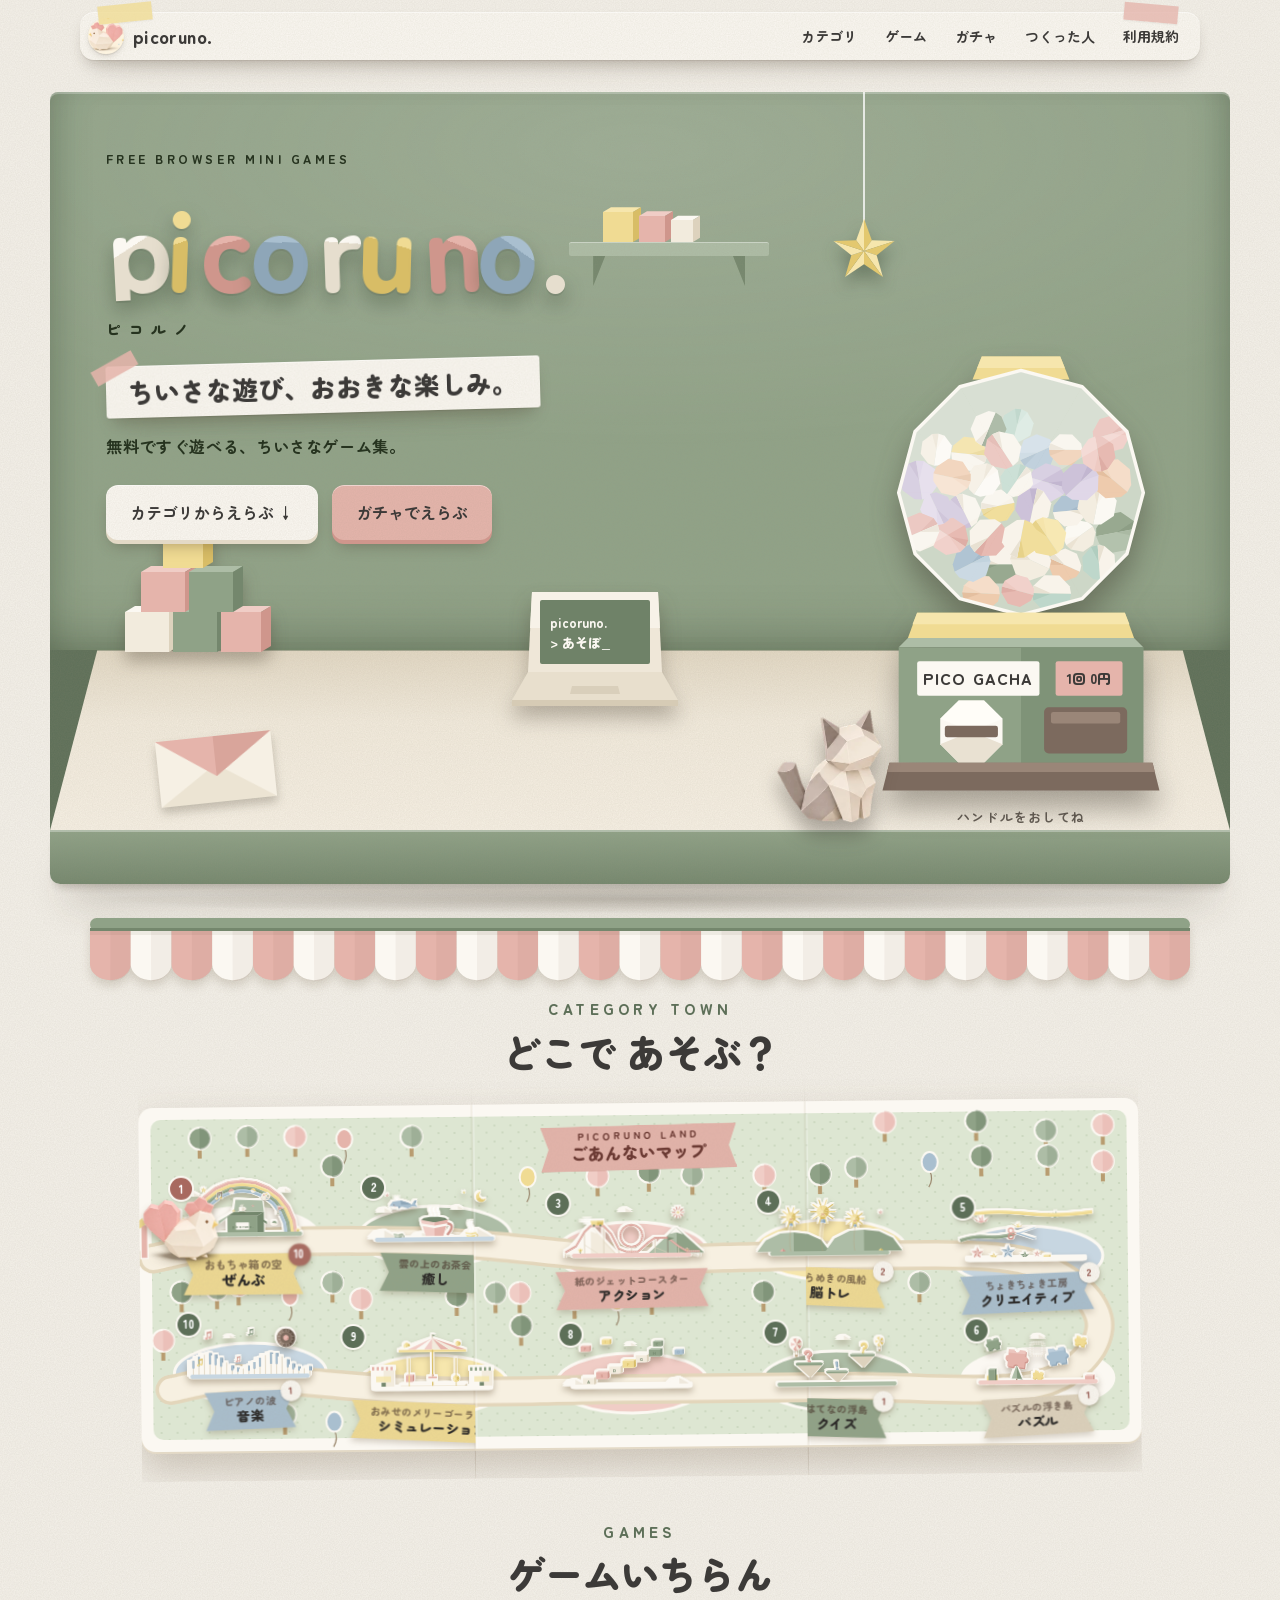
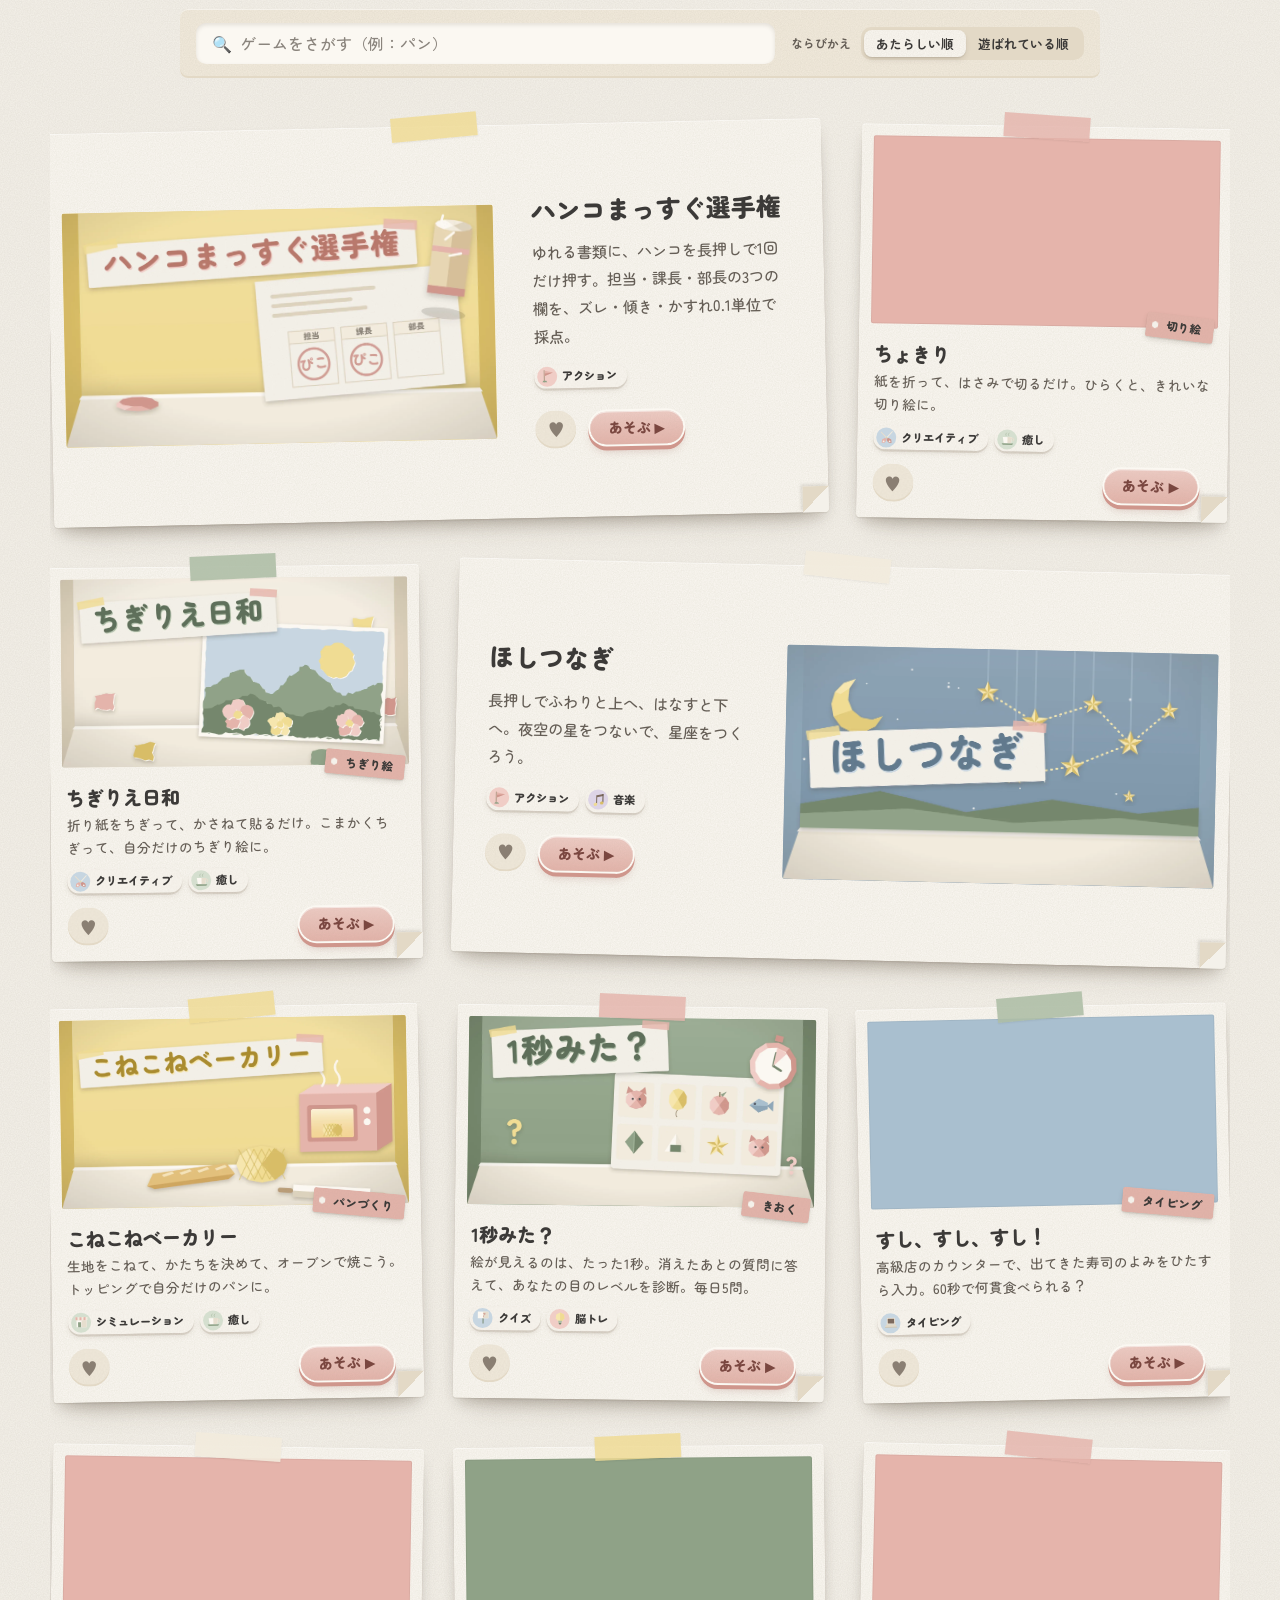
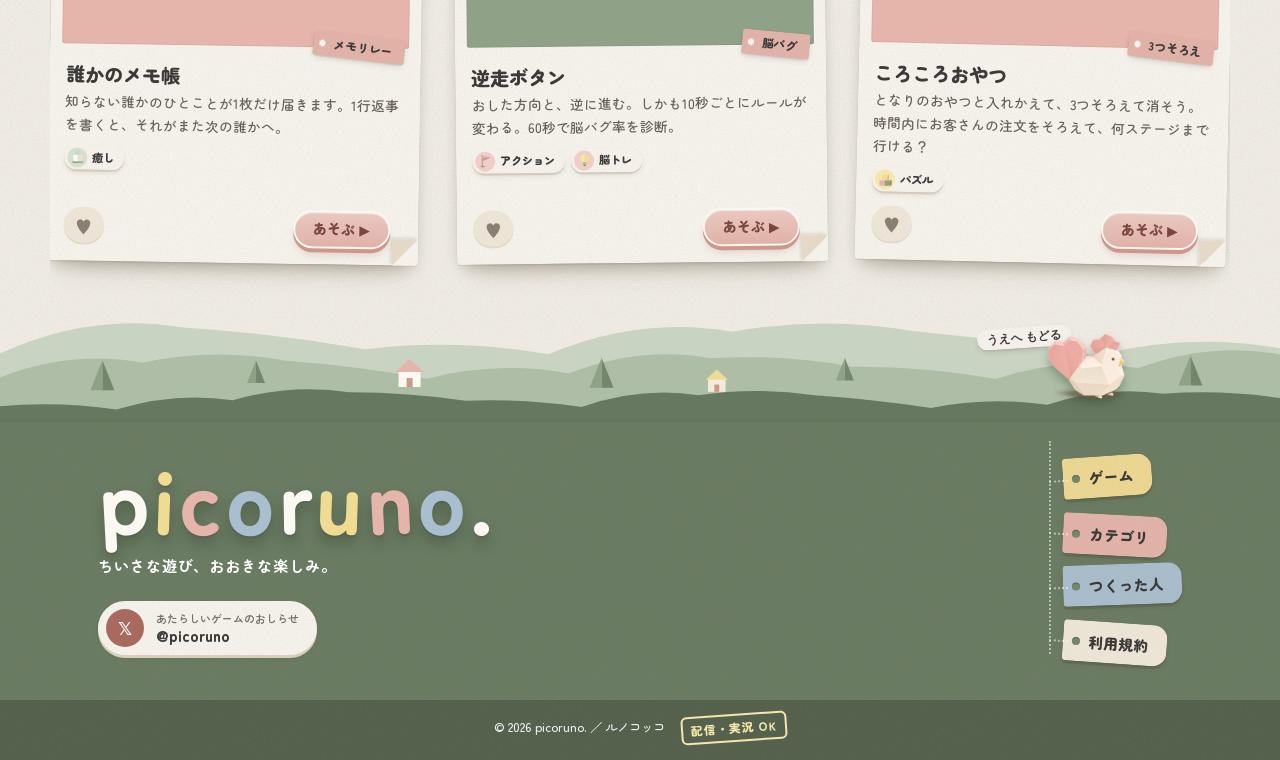
==== commit edf8fd21: "Remove dotted decoration from the map" ====
--- a/index.html
+++ b/index.html
@@ -186,7 +186,6 @@
 .spot .ic svg{position:relative;width:100%;height:100%;filter:drop-shadow(0 0 0 #fbf8f2) drop-shadow(1.5px 0 0 #fbf8f2) drop-shadow(-1.5px 0 0 #fbf8f2) drop-shadow(0 -1.5px 0 #fbf8f2) drop-shadow(0 4px 3px rgba(80,60,30,.3))}
 .spot .sign{position:relative;display:block;margin-top:10px;white-space:nowrap;filter:drop-shadow(0 3px 3px rgba(80,60,30,.24));transform:rotate(var(--r,0deg));transition:transform .3s var(--ease-pop)}
 .spot .rib{display:block;position:relative;padding:4px 19px 5px;text-align:center;line-height:1.25;background:var(--grain),var(--d);clip-path:polygon(0 0,100% 0,calc(100% - 9px) 50%,100% 100%,0 100%,9px 50%);transition:background .2s}
-.spot .rib::before{content:"";position:absolute;inset:3px 13px;border-top:1.5px dashed rgba(255,255,255,.8);border-bottom:1.5px dashed rgba(255,255,255,.8);pointer-events:none}
 .spot .rib small{display:block;font-size:.62rem;font-weight:800;color:rgba(70,50,40,.62);letter-spacing:.04em}
 .spot .rib em{display:block;font-style:normal;font-weight:900;font-size:.84rem;color:#2c2a28;letter-spacing:.04em}
 .spot .sign b{position:absolute;right:-7px;top:-9px;display:grid;place-items:center;min-width:21px;height:21px;padding:0 5px;border-radius:11px;background:var(--grain),var(--white);font-size:.66rem;font-weight:900;line-height:1;color:#985f56;box-shadow:0 1px 2px rgba(80,60,30,.25)}
@@ -206,7 +205,7 @@
 .spot.has-mini .sign{margin-top:12px}
 .spot.has-mini:hover .ic,.spot.has-mini:focus-visible .ic{transform:translateY(-5px) rotate(-2deg)}
 @media (max-width:639px){.spot.has-mini{--ic:40px}.spot .ic.mini{width:92px;height:40px}}
-@media (max-width:639px){.spot{--ic:42px}.spot .rib{padding:3px 12px 4px;clip-path:polygon(0 0,100% 0,calc(100% - 7px) 50%,100% 100%,0 100%,7px 50%)}.spot .rib::before{inset:2px 10px}.spot .rib em{font-size:.76rem;letter-spacing:0}.spot .rib small{font-size:.55rem;letter-spacing:-.02em}.spot .sign{margin-top:9px}.spot .sign b{min-width:18px;height:18px;font-size:.6rem;top:-8px;right:-6px}.board .tape{width:64px;height:20px}}
+@media (max-width:639px){.spot{--ic:42px}.spot .rib{padding:3px 12px 4px;clip-path:polygon(0 0,100% 0,calc(100% - 7px) 50%,100% 100%,0 100%,7px 50%)}.spot .rib em{font-size:.76rem;letter-spacing:0}.spot .rib small{font-size:.55rem;letter-spacing:-.02em}.spot .sign{margin-top:9px}.spot .sign b{min-width:18px;height:18px;font-size:.6rem;top:-8px;right:-6px}.board .tape{width:64px;height:20px}}
 
 .walker{position:absolute;left:0;top:0;width:0;height:0;z-index:4;pointer-events:none}
 .walker .chick{position:absolute;left:-38px;bottom:-6px;width:76px;transform-origin:50% 100%;transform:scaleX(var(--dir,1))}
@@ -1228,11 +1227,9 @@
   mapSvg.innerHTML=`<defs><pattern id="lawn" width="16" height="16" patternUnits="userSpaceOnUse"><rect width="16" height="16" fill="#dde6d2"/><circle cx="4" cy="5" r="1.1" fill="#c9d6bd"/><circle cx="12" cy="12" r="1.1" fill="#c9d6bd"/></pattern></defs>
     <rect x="0" y="0" width="${W}" height="${H}" rx="14" fill="#fbf8f2"/>
     <rect x="${m}" y="${m}" width="${W-2*m}" height="${H-2*m}" rx="10" fill="url(#lawn)"/>
-    <rect x="${m+5}" y="${m+5}" width="${W-2*m-10}" height="${H-2*m-10}" rx="7" fill="none" stroke="#adbda6" stroke-width="2" stroke-dasharray="2 5" stroke-linecap="round"/>
     ${plaza}
     <path d="${road}" fill="none" stroke="#e3d6bb" stroke-width="${sp?24:30}" stroke-linecap="round" stroke-linejoin="round"/>
     <path d="${road}" fill="none" stroke="#f7f0e1" stroke-width="${sp?18:23}" stroke-linecap="round" stroke-linejoin="round"/>
-    <path d="${road}" fill="none" stroke="#efe4cd" stroke-width="2" stroke-dasharray="1 9" stroke-linecap="round"/>
     ${deco.join("")}${gate}${folds}`;
 }
 function pointAt(d){
